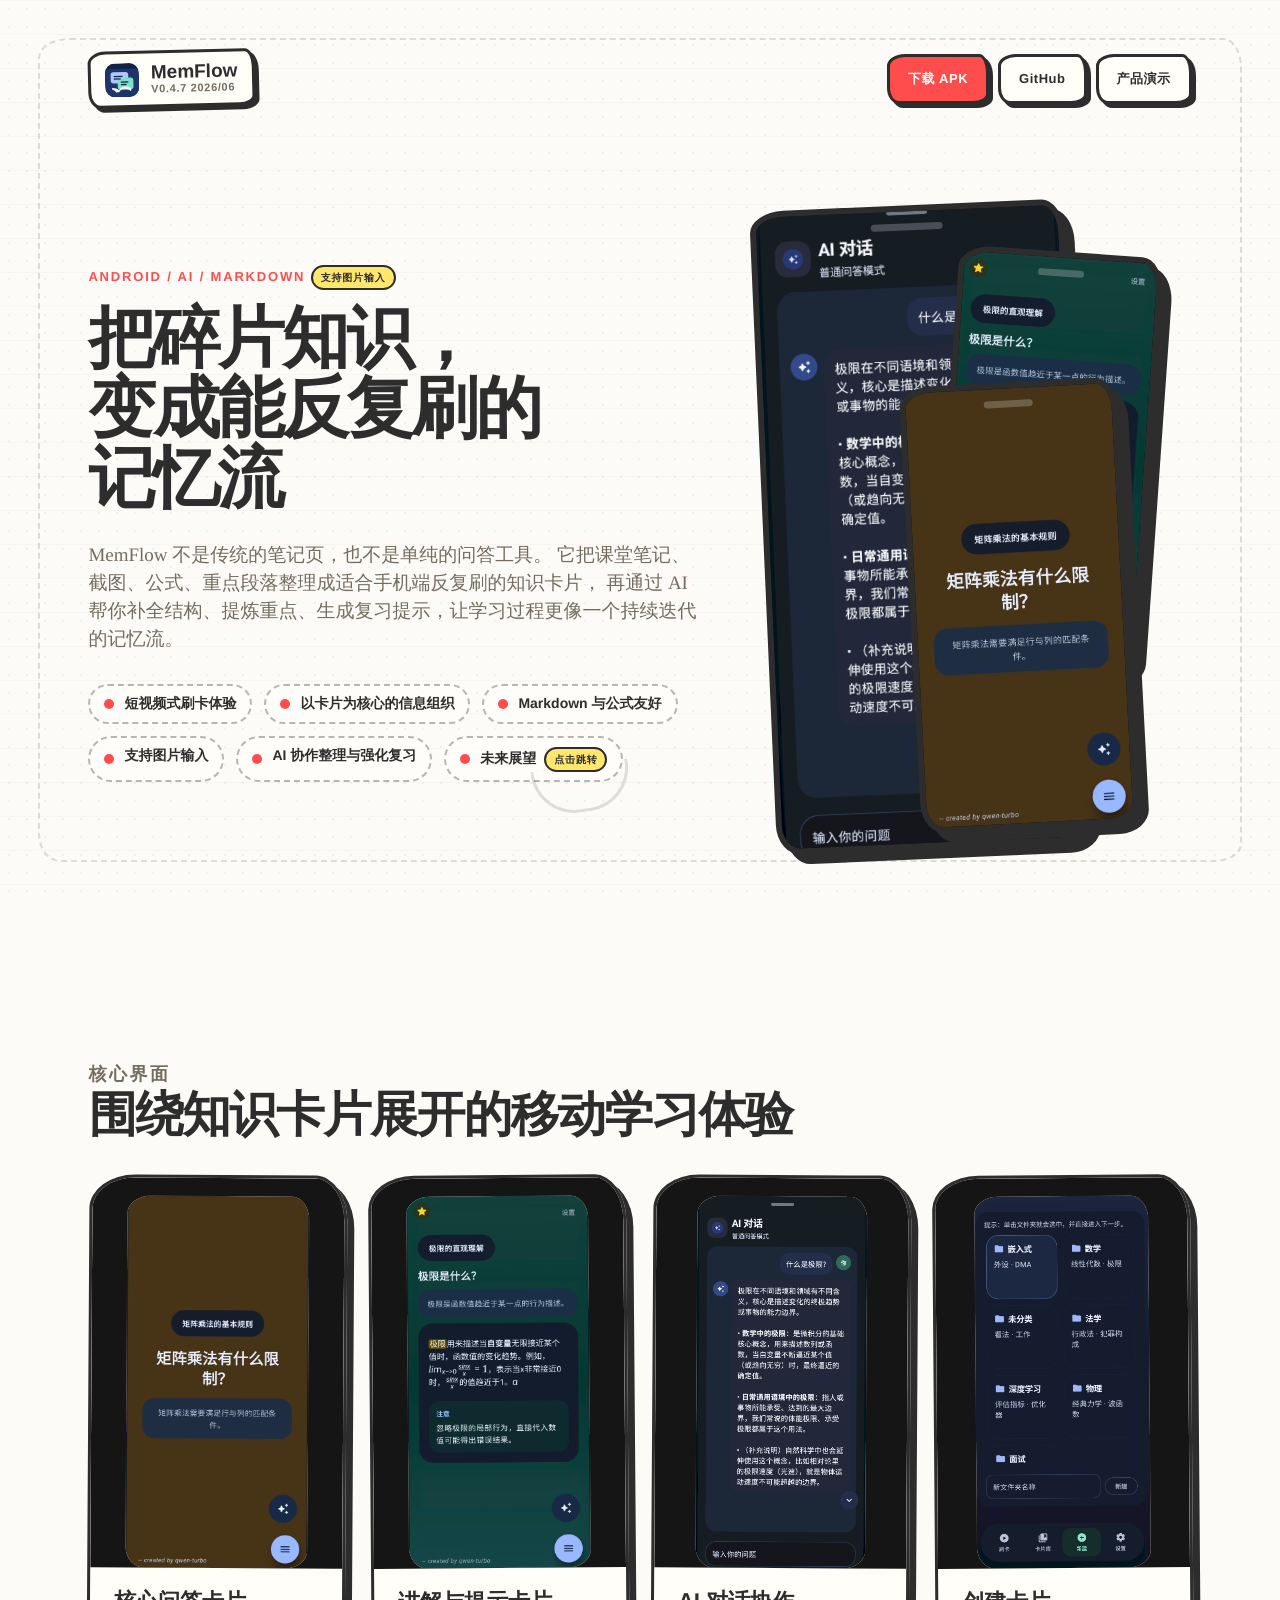
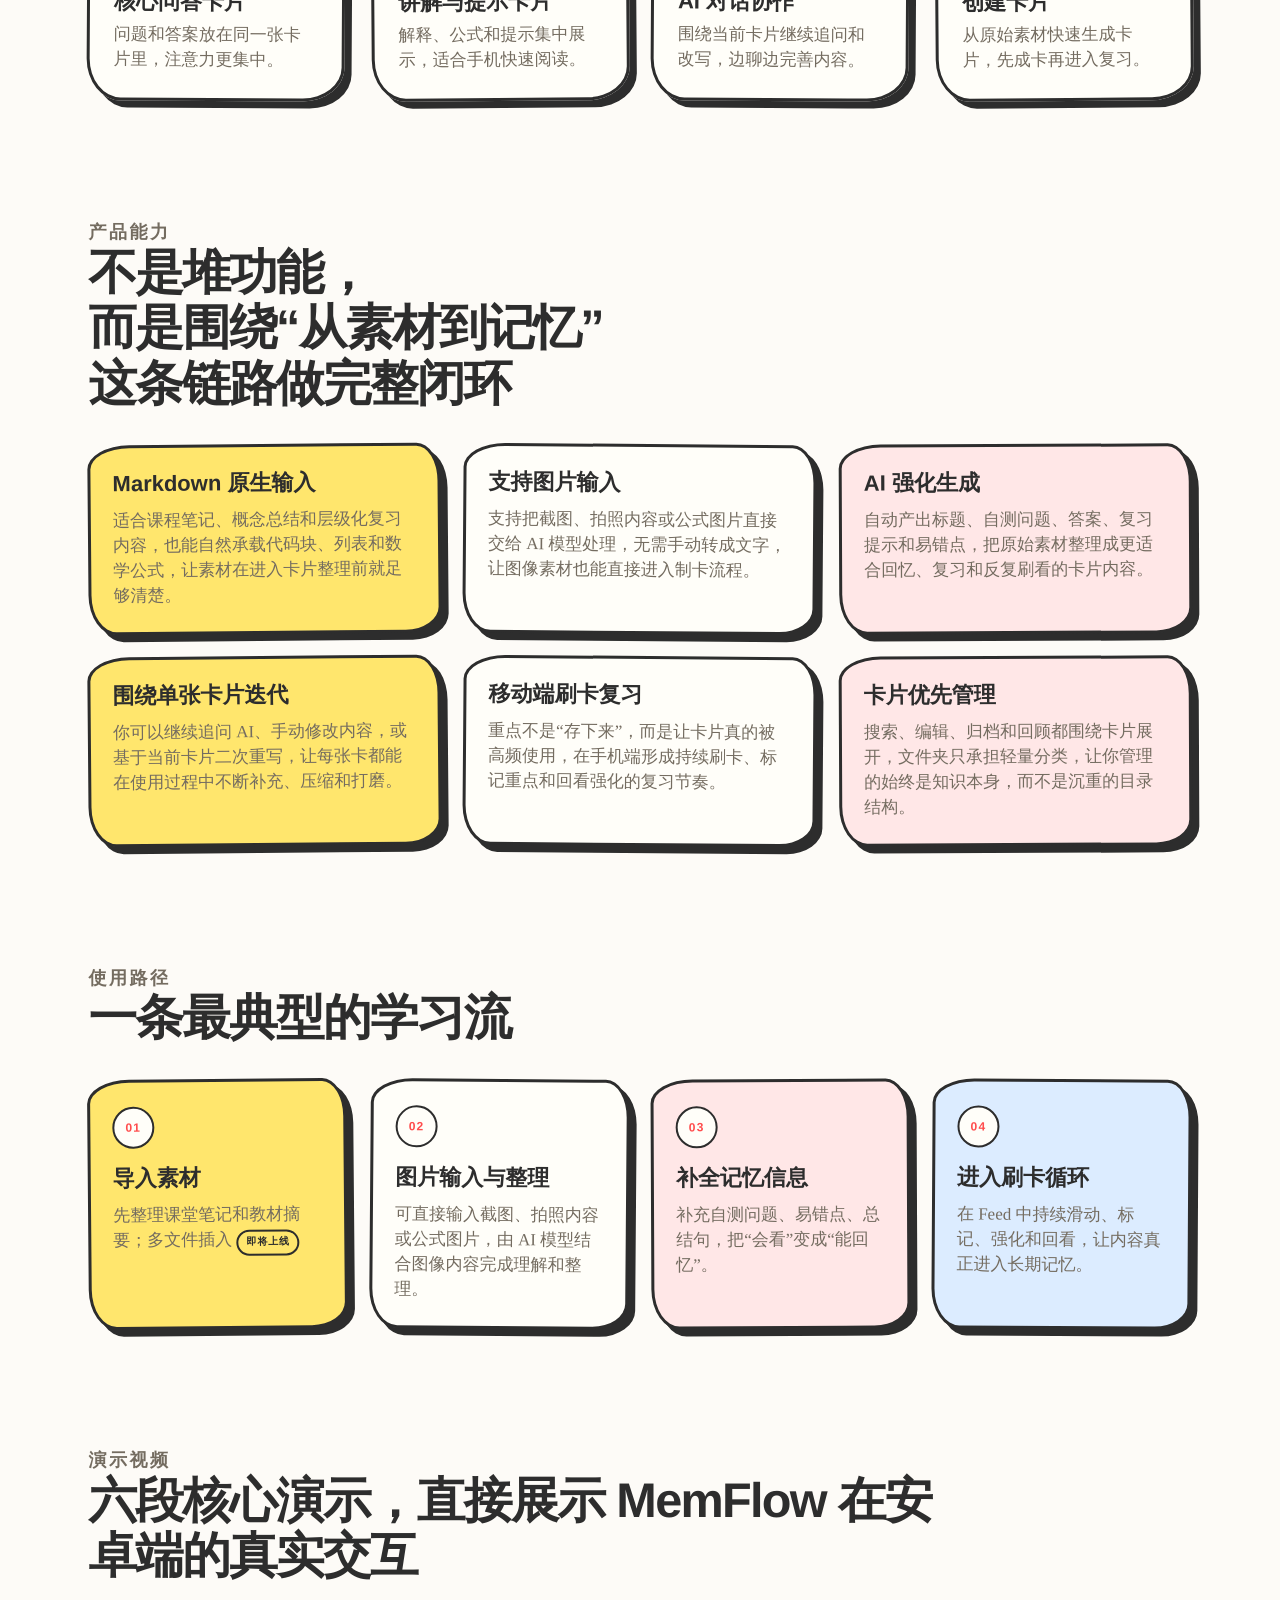
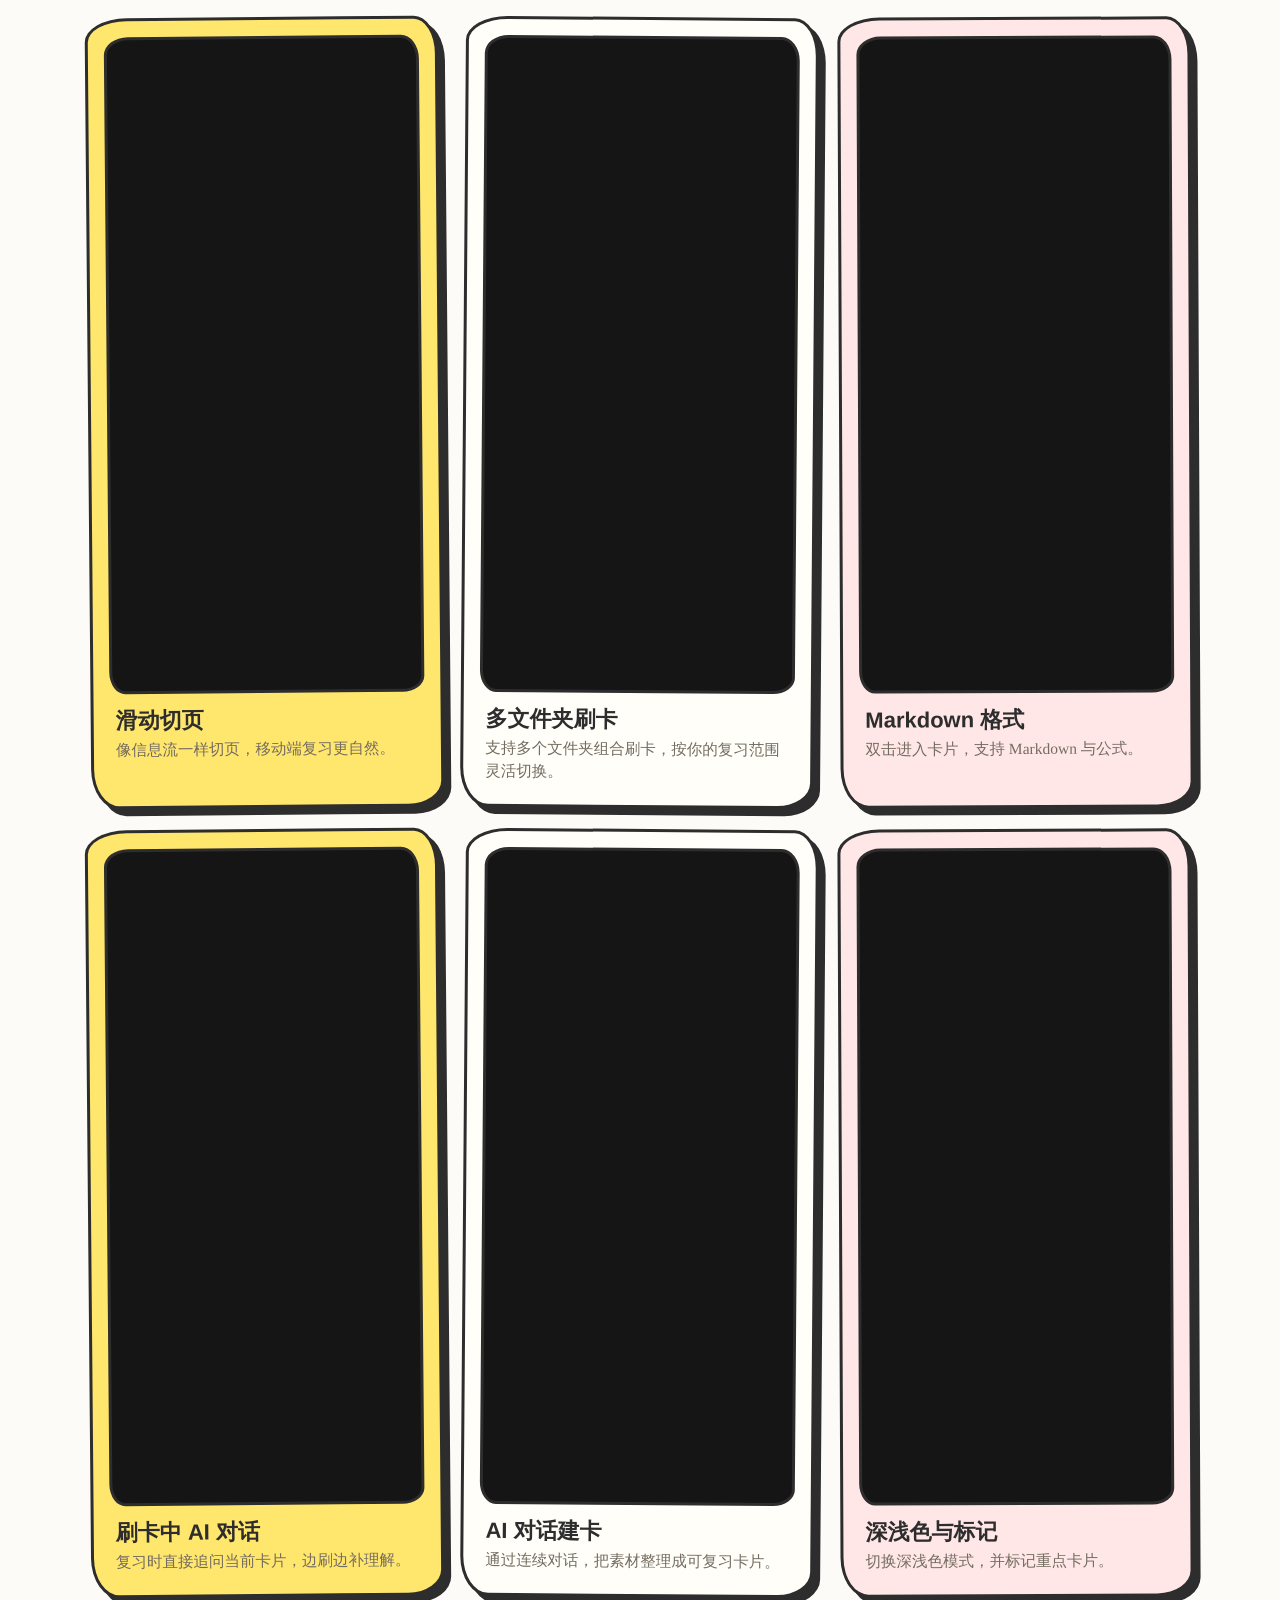
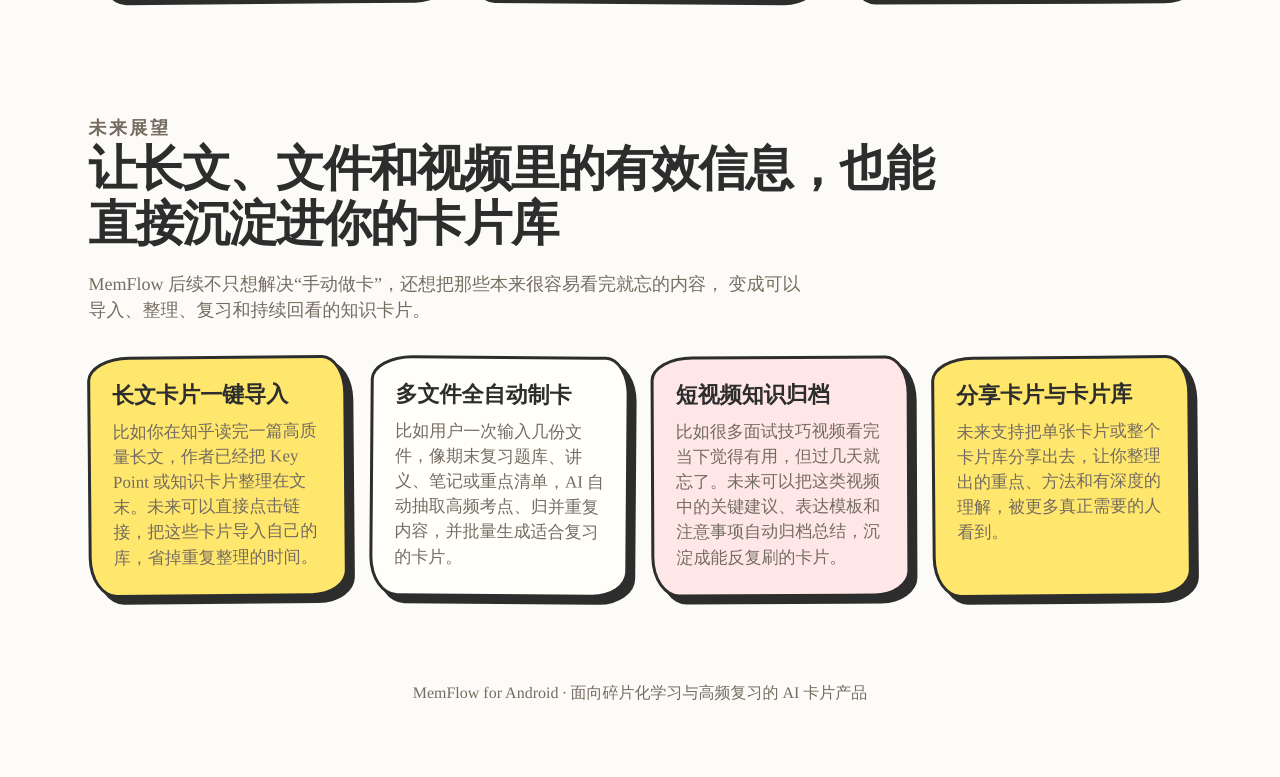
==== index.html @ 42849e8e "Fit preview cards to screenshot proportions" ====
<!DOCTYPE html>
<html lang="zh-CN">
<head>
  <meta charset="UTF-8">
  <meta name="viewport" content="width=device-width, initial-scale=1.0">
  <title>MemFlow | 让碎片知识变成可反复刷的记忆流</title>
  <meta
    name="description"
    content="MemFlow 是一款面向安卓端的 AI 学习卡片应用，支持 Markdown、图片输入、AI 强化整理与短视频式刷卡复习；多文件导入即将上线。"
  >
  <meta name="color-scheme" content="light">
  <meta name="theme-color" content="#fdfbf7">
  <link rel="stylesheet" href="./styles.css?v=20260608-preview-ratio-1">
</head>
<body>
  <div class="page-shell">
    <header class="hero" id="top">
      <nav class="topbar" aria-label="主导航">
        <a class="brand" href="#top">
          <img class="brand-logo" src="./logo.svg" alt="MemFlow 标志">
          <span class="brand-copy">
            <strong>MemFlow</strong>
            <span> V0.4.7  2026/06</span>
            <span class="brand-credit">--created by Michel Johnson</span>
          </span>
        </a>

        <div class="topnav">
          <a class="button button-primary button-nav" href="./MemFlow-latest.apk" download="MemFlow-latest.apk">下载 APK</a>
          <a class="button button-secondary button-nav" href="https://github.com/Michel-Johnson/MemFlow" target="_blank" rel="noreferrer">GitHub</a>
          <a class="button button-secondary button-nav" href="#demo">产品演示</a>
        </div>
      </nav>

      <div class="hero-panel">
        <section class="hero-copy">
          <p class="eyebrow">Android / AI / Markdown <span class="badge badge-link">支持图片输入</span></p>
          <h1>把碎片知识，<br>变成能反复刷的<br>记忆流</h1>
          <p class="hero-text">
            MemFlow 不是传统的笔记页，也不是单纯的问答工具。
            它把课堂笔记、截图、公式、重点段落整理成适合手机端反复刷的知识卡片，
            再通过 AI 帮你补全结构、提炼重点、生成复习提示，让学习过程更像一个持续迭代的记忆流。
          </p>

          <ul class="hero-tags" aria-label="产品关键词">
            <li>短视频式刷卡体验</li>
            <li>以卡片为核心的信息组织</li>
            <li>Markdown 与公式友好</li>
            <li>支持图片输入</li>
            <li>AI 协作整理与强化复习</li>
            <li>
              <a class="hero-tag-link" href="#future">
                未来展望
                <span class="badge badge-link">点击跳转</span>
              </a>
            </li>
          </ul>
        </section>

        <section class="hero-devices" aria-label="MemFlow 安卓端界面预览">
          <article class="device-frame device-main">
            <img src="./card-3.jpg" alt="MemFlow AI 对话卡片界面">
          </article>
          <article class="device-frame device-create">
            <img src="./card-2.jpg" alt="MemFlow 讲解卡片界面">
          </article>
          <article class="device-frame device-feed">
            <img src="./card-1.jpg" alt="MemFlow 问答卡片界面">
          </article>
        </section>
      </div>
    </header>

    <main>
      <section id="overview" class="section">
        <div class="section-heading">
          <p class="section-label">核心界面</p>
          <h2>围绕知识卡片展开的移动学习体验</h2>
        </div>

        <div class="screen-grid">
          <figure class="screen-card">
            <button class="screen-card-media" type="button" aria-label="预览 MemFlow 问答卡片界面">
              <img src="./card-1.jpg" alt="MemFlow 问答卡片界面">
            </button>
            <figcaption>
              <strong>核心问答卡片</strong>
              <span>问题和答案放在同一张卡片里，注意力更集中。</span>
            </figcaption>
          </figure>

          <figure class="screen-card">
            <button class="screen-card-media" type="button" aria-label="预览 MemFlow 讲解卡片界面">
              <img src="./card-2.jpg" alt="MemFlow 讲解卡片界面">
            </button>
            <figcaption>
              <strong>讲解与提示卡片</strong>
              <span>解释、公式和提示集中展示，适合手机快速阅读。</span>
            </figcaption>
          </figure>

          <figure class="screen-card">
            <button class="screen-card-media" type="button" aria-label="预览 MemFlow AI 对话界面">
              <img src="./card-3.jpg" alt="MemFlow AI 对话界面">
            </button>
            <figcaption>
              <strong>AI 对话协作</strong>
              <span>围绕当前卡片继续追问和改写，边聊边完善内容。</span>
            </figcaption>
          </figure>

          <figure class="screen-card">
            <button class="screen-card-media" type="button" aria-label="预览 MemFlow 创建卡片界面">
              <img src="./memflow_create.png" alt="MemFlow 创建卡片界面">
            </button>
            <figcaption>
              <strong>创建卡片</strong>
              <span>从原始素材快速生成卡片，先成卡再进入复习。</span>
            </figcaption>
          </figure>
        </div>
      </section>

      <section id="features" class="section">
        <div class="section-heading">
          <p class="section-label">产品能力</p>
          <h2>不是堆功能，<br>而是围绕“从素材到记忆”<br>这条链路做完整闭环</h2>
        </div>

        <div class="feature-grid features-grid">
          <article class="feature-card tone-blue">
            <h3>Markdown 原生输入</h3>
            <p>适合课程笔记、概念总结和层级化复习内容，也能自然承载代码块、列表和数学公式，让素材在进入卡片整理前就足够清楚。</p>
          </article>

          <article class="feature-card tone-mint">
            <h3>支持图片输入</h3>
            <p>支持把截图、拍照内容或公式图片直接交给 AI 模型处理，无需手动转成文字，让图像素材也能直接进入制卡流程。</p>
          </article>

          <article class="feature-card tone-indigo">
            <h3>AI 强化生成</h3>
            <p>自动产出标题、自测问题、答案、复习提示和易错点，把原始素材整理成更适合回忆、复习和反复刷看的卡片内容。</p>
          </article>

          <article class="feature-card tone-peach">
            <h3>围绕单张卡片迭代</h3>
            <p>你可以继续追问 AI、手动修改内容，或基于当前卡片二次重写，让每张卡都能在使用过程中不断补充、压缩和打磨。</p>
          </article>

          <article class="feature-card tone-rose">
            <h3>移动端刷卡复习</h3>
            <p>重点不是“存下来”，而是让卡片真的被高频使用，在手机端形成持续刷卡、标记重点和回看强化的复习节奏。</p>
          </article>

          <article class="feature-card tone-butter">
            <h3>卡片优先管理</h3>
            <p>搜索、编辑、归档和回顾都围绕卡片展开，文件夹只承担轻量分类，让你管理的始终是知识本身，而不是沉重的目录结构。</p>
          </article>
        </div>
      </section>

      <section class="section workflow">
        <div class="section-heading">
          <p class="section-label">使用路径</p>
          <h2>一条最典型的学习流</h2>
        </div>

        <div class="timeline">
          <article class="timeline-step">
            <span class="step-index">01</span>
            <h3>导入素材</h3>
            <p>先整理课堂笔记和教材摘要；多文件插入 <span class="badge badge-soon">即将上线</span></p>
          </article>

          <article class="timeline-step">
            <span class="step-index">02</span>
            <h3>图片输入与整理</h3>
            <p>可直接输入截图、拍照内容或公式图片，由 AI 模型结合图像内容完成理解和整理。</p>
          </article>

          <article class="timeline-step">
            <span class="step-index">03</span>
            <h3>补全记忆信息</h3>
            <p>补充自测问题、易错点、总结句，把“会看”变成“能回忆”。</p>
          </article>

          <article class="timeline-step">
            <span class="step-index">04</span>
            <h3>进入刷卡循环</h3>
            <p>在 Feed 中持续滑动、标记、强化和回看，让内容真正进入长期记忆。</p>
          </article>
        </div>
      </section>

      <section id="demo" class="section">
        <div class="section-heading">
          <p class="section-label">演示视频</p>
          <h2>六段核心演示，直接展示 MemFlow 在安卓端的真实交互</h2>
        </div>

        <div class="demo-grid">
          <article class="demo-item">
            <div class="video-shell">
              <video class="demo-video" autoplay muted loop playsinline preload="metadata">
                <source src="./demo-swipe.mp4" type="video/mp4">
                你的浏览器暂不支持 HTML5 视频播放。
              </video>
            </div>
            <div class="demo-caption">
              <strong>滑动切页</strong>
              <span>像信息流一样切页，移动端复习更自然。</span>
            </div>
          </article>

          <article class="demo-item">
            <div class="video-shell">
              <video class="demo-video" autoplay muted loop playsinline preload="metadata">
                <source src="./demo-multi-folder.mp4" type="video/mp4">
                你的浏览器暂不支持 HTML5 视频播放。
              </video>
            </div>
            <div class="demo-caption">
              <strong>多文件夹刷卡</strong>
              <span>支持多个文件夹组合刷卡，按你的复习范围灵活切换。</span>
            </div>
          </article>

          <article class="demo-item">
            <div class="video-shell">
              <video class="demo-video" autoplay muted loop playsinline preload="metadata">
                <source src="./demo-markdown.mp4" type="video/mp4">
                你的浏览器暂不支持 HTML5 视频播放。
              </video>
            </div>
            <div class="demo-caption">
              <strong>Markdown 格式</strong>
              <span>双击进入卡片，支持 Markdown 与公式。</span>
            </div>
          </article>

          <article class="demo-item">
            <div class="video-shell">
              <video class="demo-video" autoplay muted loop playsinline preload="metadata">
                <source src="./demo-feed-ai.mp4" type="video/mp4">
                你的浏览器暂不支持 HTML5 视频播放。
              </video>
            </div>
            <div class="demo-caption">
              <strong>刷卡中 AI 对话</strong>
              <span>复习时直接追问当前卡片，边刷边补理解。</span>
            </div>
          </article>

          <article class="demo-item">
            <div class="video-shell">
              <video class="demo-video" autoplay muted loop playsinline preload="metadata">
                <source src="./demo-ai-card.mp4" type="video/mp4">
                你的浏览器暂不支持 HTML5 视频播放。
              </video>
            </div>
            <div class="demo-caption">
              <strong>AI 对话建卡</strong>
              <span>通过连续对话，把素材整理成可复习卡片。</span>
            </div>
          </article>

          <article class="demo-item">
            <div class="video-shell">
              <video class="demo-video" autoplay muted loop playsinline preload="metadata">
                <source src="./demo-theme-mark.mp4" type="video/mp4">
                你的浏览器暂不支持 HTML5 视频播放。
              </video>
            </div>
            <div class="demo-caption">
              <strong>深浅色与标记</strong>
              <span>切换深浅色模式，并标记重点卡片。</span>
            </div>
          </article>
        </div>
      </section>

      <section id="future" class="section">
        <div class="section-heading">
          <p class="section-label future-section-label">未来展望</p>
          <h2>让长文、文件和视频里的有效信息，也能直接沉淀进你的卡片库</h2>
          <p>
            MemFlow 后续不只想解决“手动做卡”，还想把那些本来很容易看完就忘的内容，
            变成可以导入、整理、复习和持续回看的知识卡片。
          </p>
        </div>

        <div class="feature-grid future-grid">
          <article class="feature-card tone-blue">
            <h3>长文卡片一键导入</h3>
            <p>比如你在知乎读完一篇高质量长文，作者已经把 Key Point 或知识卡片整理在文末。未来可以直接点击链接，把这些卡片导入自己的库，省掉重复整理的时间。</p>
          </article>

          <article class="feature-card tone-mint">
            <h3>多文件全自动制卡</h3>
            <p>比如用户一次输入几份文件，像期末复习题库、讲义、笔记或重点清单，AI 自动抽取高频考点、归并重复内容，并批量生成适合复习的卡片。</p>
          </article>

          <article class="feature-card tone-indigo">
            <h3>短视频知识归档</h3>
            <p>比如很多面试技巧视频看完当下觉得有用，但过几天就忘了。未来可以把这类视频中的关键建议、表达模板和注意事项自动归档总结，沉淀成能反复刷的卡片。</p>
          </article>

          <article class="feature-card tone-rose">
            <h3>分享卡片与卡片库</h3>
            <p>未来支持把单张卡片或整个卡片库分享出去，让你整理出的重点、方法和有深度的理解，被更多真正需要的人看到。</p>
          </article>
        </div>
      </section>

    </main>

    <footer class="footer">
      <p>MemFlow for Android · 面向碎片化学习与高频复习的 AI 卡片产品</p>
    </footer>
  </div>
  <script>
    (() => {
      const heroDevices = document.querySelector(".hero-devices");
      if (!heroDevices || !window.matchMedia("(pointer: fine)").matches) return;

      const deviceFrames = Array.from(heroDevices.querySelectorAll(".device-frame"));
      if (deviceFrames.length === 0) return;

      const setActiveFrame = (nextActive) => {
        deviceFrames.forEach((frame) => {
          frame.classList.toggle("is-active", frame === nextActive);
        });
        heroDevices.classList.toggle("is-interacting", Boolean(nextActive));
      };

      heroDevices.addEventListener("mousemove", (event) => {
        const pointedFrame = document
          .elementsFromPoint(event.clientX, event.clientY)
          .find((element) => element.classList?.contains("device-frame"));

        if (pointedFrame && heroDevices.contains(pointedFrame)) {
          setActiveFrame(pointedFrame);
          return;
        }

        let nearestFrame = null;
        let nearestDistance = Number.POSITIVE_INFINITY;

        deviceFrames.forEach((frame) => {
          const rect = frame.getBoundingClientRect();
          const centerX = rect.left + rect.width / 2;
          const centerY = rect.top + rect.height / 2;
          const distance = Math.hypot(event.clientX - centerX, event.clientY - centerY);

          if (distance < nearestDistance) {
            nearestDistance = distance;
            nearestFrame = frame;
          }
        });

        setActiveFrame(nearestFrame);
      });

      heroDevices.addEventListener("mouseleave", () => {
        setActiveFrame(null);
      });
    })();
  </script>
</body>
</html>
---- styles.css ----
:root {
  color-scheme: only light;
  --bg: #fdfbf7;
  --paper: #fffef9;
  --paper-deep: #f3ead7;
  --ink: #2d2d2d;
  --muted: #746c60;
  --red: #ff4d4d;
  --yellow: #ffe66d;
  --mint: #ddfbef;
  --blue: #dcecff;
  --pink: #ffe7e7;
  --shadow: 7px 7px 0 #2d2d2d;
  --shadow-small: 4px 4px 0 #2d2d2d;
  --wobble-big: 42px 24px 36px 28px / 24px 38px 26px 40px;
  --wobble-small: 18px 10px 16px 12px / 12px 18px 10px 16px;
  --max-width: 1180px;
}

* { box-sizing: border-box; }

html { scroll-behavior: smooth; }

body {
  margin: 0;
  background: var(--bg);
  color: var(--ink);
  font-family: ui-sans-serif, -apple-system, BlinkMacSystemFont, "SF Pro Display", "SF Pro Text", "PingFang SC", "Hiragino Sans GB", "Microsoft YaHei", sans-serif;
  font-weight: 500;
  -webkit-font-smoothing: antialiased;
  text-rendering: geometricPrecision;
}

body::before {
  content: "";
  position: fixed;
  inset: 0;
  z-index: 0;
  pointer-events: none;
  opacity: .5;
  background-image:
    linear-gradient(rgba(45, 45, 45, .055) 1px, transparent 1px),
    radial-gradient(rgba(45, 45, 45, .11) .7px, transparent 1px);
  background-size: 100% 34px, 18px 18px;
}

img,
video { display: block; max-width: 100%; }
a { color: inherit; text-decoration: none; }

.page-shell {
  position: relative;
  z-index: 1;
  width: min(var(--max-width), 100%);
  margin: 0 auto;
  padding: clamp(18px, 3vw, 44px);
}

.page-shell::before {
  content: "";
  position: fixed;
  inset: clamp(16px, 3vw, 38px);
  z-index: -1;
  pointer-events: none;
  border: 2px dashed rgba(45, 45, 45, .15);
  border-radius: 32px 18px 28px 22px / 20px 30px 18px 28px;
}

.topbar {
  display: flex;
  align-items: center;
  justify-content: space-between;
  gap: 18px;
}

.brand {
  display: inline-flex;
  align-items: center;
  gap: 12px;
  border: 3px solid var(--ink);
  border-radius: var(--wobble-small);
  padding: 9px 14px 8px;
  background: var(--paper);
  box-shadow: var(--shadow-small);
  font-weight: 900;
  transform: rotate(-1.4deg);
}

.brand-logo {
  width: 34px;
  height: 34px;
  border-radius: 10px;
  object-fit: cover;
}

.brand-copy {
  display: grid;
  gap: 1px;
  line-height: 1.05;
}

.brand-copy strong { font-size: 19px; }
.brand-copy span {
  color: var(--muted);
  font-size: 11px;
  font-weight: 900;
  letter-spacing: .06em;
  text-transform: uppercase;
}

.brand-credit { display: none; }

.topnav {
  display: flex;
  align-items: center;
  gap: 9px;
}

.button {
  display: inline-flex;
  align-items: center;
  justify-content: center;
  min-height: 50px;
  border: 3px solid var(--ink);
  border-radius: var(--wobble-small);
  padding: 0 18px;
  box-shadow: var(--shadow-small);
  font-size: 13px;
  font-weight: 800;
  letter-spacing: .04em;
  -webkit-tap-highlight-color: transparent;
  transition:
    transform 110ms cubic-bezier(.2, .9, .25, 1),
    box-shadow 110ms cubic-bezier(.2, .9, .25, 1),
    background 140ms ease;
}

.button-primary { background: var(--red); color: #fffef9; }
.button-secondary { background: var(--paper); }
.button:hover { box-shadow: 5px 5px 0 var(--ink); transform: translate(-1px, -1px); }
.button:active { box-shadow: 1px 1px 0 var(--ink); transform: translate(4px, 4px); }

.hero { padding-top: 12px; }

.hero-panel {
  display: grid;
  grid-template-columns: minmax(0, 1.12fr) minmax(340px, .78fr);
  gap: clamp(28px, 5vw, 58px);
  align-items: center;
  min-height: calc(100vh - 112px);
  padding: clamp(40px, 7vw, 86px) 0 clamp(54px, 7vw, 90px);
}

.hero-copy { position: relative; }

.hero-copy::after {
  content: "";
  position: absolute;
  right: 12%;
  bottom: -30px;
  width: 92px;
  height: 44px;
  border: 3px solid var(--ink);
  border-top: 0;
  border-radius: 0 0 44px 44px;
  opacity: .14;
  transform: rotate(-8deg);
}

.eyebrow,
.section-label {
  margin: 0 0 14px;
  color: var(--red);
  font-size: 13px;
  font-weight: 900;
  letter-spacing: .14em;
  text-transform: uppercase;
}

.hero-copy h1,
.section-heading h2 {
  margin: 0;
  font-weight: 850;
  letter-spacing: -.045em;
}

.hero-copy h1 {
  max-width: 780px;
  font-size: clamp(48px, 5.25vw, 74px);
  line-height: 1.04;
  letter-spacing: -.04em;
}

.hero-text,
.section-heading p,
.screen-card figcaption span,
.feature-card p,
.timeline-step p,
.demo-caption span,
.footer {
  color: var(--muted);
  font-family: ui-serif, Georgia, "Times New Roman", "Songti SC", "Noto Serif CJK SC", serif;
  line-height: 1.48;
}

.hero-text {
  max-width: 650px;
  margin: 28px 0 0;
  font-size: 19px;
}

.hero-tags {
  display: flex;
  flex-wrap: wrap;
  gap: 12px;
  margin: 30px 0 0;
  padding: 0;
  list-style: none;
}

.hero-tags li {
  position: relative;
  border: 2px dashed rgba(45, 45, 45, .34);
  border-radius: 999px;
  padding: 9px 14px 8px 34px;
  background: rgba(255, 254, 249, .7);
  color: var(--ink);
  font-size: 14px;
  font-weight: 900;
}

.hero-tags li::before {
  content: "";
  position: absolute;
  left: 14px;
  top: 50%;
  width: 10px;
  height: 10px;
  border-radius: 999px;
  background: var(--red);
  transform: translateY(-50%);
}

.hero-tag-link { display: inline-flex; align-items: center; gap: 8px; }

.badge {
  display: inline-flex;
  align-items: center;
  justify-content: center;
  border: 2px solid var(--ink);
  border-radius: 999px;
  padding: 4px 8px 3px;
  background: var(--yellow);
  color: var(--ink);
  font-size: 10px;
  font-weight: 900;
  letter-spacing: .08em;
  text-transform: uppercase;
}

.hero-devices {
  position: relative;
  min-height: 660px;
  isolation: isolate;
}

.device-frame {
  position: absolute;
  overflow: hidden;
  aspect-ratio: 1080 / 2215;
  border: 6px solid var(--ink);
  border-radius: 34px 22px 30px 24px / 22px 34px 24px 30px;
  background: #151515;
  box-shadow: 10px 10px 0 var(--ink);
  cursor: pointer;
  transition: transform 180ms cubic-bezier(.2, .9, .25, 1), box-shadow 180ms ease, filter 180ms ease;
}

.device-frame::before {
  content: "";
  position: absolute;
  top: 12px;
  left: 50%;
  z-index: 2;
  width: 24%;
  height: 7px;
  border-radius: 999px;
  background: rgba(255, 255, 255, .22);
  transform: translateX(-50%);
}

.device-frame img { width: 100%; height: 100%; object-fit: cover; }
.device-frame:hover,
.device-frame.is-active { z-index: 20; filter: none; box-shadow: 14px 14px 0 var(--ink); }
.hero-devices:hover .device-frame:not(:hover),
.hero-devices.is-interacting .device-frame:not(.is-active) { filter: saturate(.7) brightness(.94); }

.device-main { width: 314px; left: 0; top: 12px; z-index: 2; transform: rotate(-2.5deg); }
.device-create { width: 205px; right: 42px; top: 58px; z-index: 3; transform: rotate(4deg); }
.device-feed { width: 218px; right: 64px; bottom: 24px; z-index: 5; transform: rotate(-3deg); }
.device-main:hover,
.device-main.is-active { transform: translate(-12px, -16px) scale(1.08) rotate(-2.5deg); }
.device-create:hover,
.device-create.is-active { transform: translate(18px, -22px) scale(1.22) rotate(4deg); }
.device-feed:hover,
.device-feed.is-active { transform: translate(14px, -28px) scale(1.28) rotate(-3deg); }

.section { padding-top: clamp(70px, 8vw, 100px); }
.section-heading { max-width: 850px; margin-bottom: 32px; }
.section-heading h2 {
  max-width: 920px;
  font-size: clamp(34px, 3.8vw, 52px);
  line-height: 1.14;
  letter-spacing: -.035em;
}
.section-heading p { margin: 18px 0 0; max-width: 720px; font-size: 18px; }
.future-section-label { color: var(--red); }

.screen-grid,
.feature-grid,
.timeline,
.demo-grid { display: grid; gap: 22px; }

.screen-grid {
  width: min(100%, 1120px);
  margin: 0 auto;
  grid-template-columns: repeat(4, minmax(0, 1fr));
  gap: 24px;
}
.features-grid { grid-template-columns: repeat(3, minmax(0, 1fr)); }
.future-grid,
.workflow .timeline { grid-template-columns: repeat(4, minmax(0, 1fr)); }
.demo-grid { grid-template-columns: repeat(3, minmax(0, 1fr)); }

.screen-card,
.feature-card,
.timeline-step,
.demo-item {
  position: relative;
  border: 3px solid var(--ink);
  border-radius: var(--wobble-big);
  background: rgba(255, 254, 249, .82);
  box-shadow: var(--shadow);
}

.screen-card { margin: 0; overflow: hidden; border-width: 3px; border-radius: 46px 32px 42px 34px / 34px 46px 34px 42px; box-shadow: 7px 7px 0 var(--ink); transition: transform 140ms ease, box-shadow 140ms ease; }
.screen-card:nth-child(odd) { transform: rotate(.35deg); }
.screen-card:nth-child(even) { transform: rotate(-.45deg); }
.screen-card:hover { z-index: 5; box-shadow: 10px 10px 0 var(--ink); transform: translate(-2px, -2px) scale(1.025); }

.screen-card-media {
  display: flex;
  align-items: flex-start;
  justify-content: center;
  width: 100%;
  height: clamp(390px, 29vw, 470px);
  padding: 18px 18px 0;
  border: 0;
  background: #151515;
  overflow: hidden;
  cursor: default;
}
.screen-card-media::after { content: ""; display: none; }
.screen-card img {
  width: auto;
  height: 100%;
  max-width: 100%;
  object-fit: contain;
  object-position: top center;
  border-radius: 24px 18px 22px 18px / 18px 24px 18px 22px;
  background: var(--paper-deep);
}
.screen-card figcaption { display: grid; gap: 8px; padding: 22px 24px 26px; }
.screen-card figcaption strong,
.feature-card h3,
.timeline-step h3,
.demo-caption strong { font-size: 22px; line-height: 1.08; font-weight: 820; }
.screen-card figcaption span { font-size: 17px; }

.feature-card,
.timeline-step { padding: 24px 22px; }
.feature-card:nth-child(3n + 1), .timeline-step:nth-child(4n + 1), .demo-item:nth-child(3n + 1) { background: var(--yellow); transform: rotate(-.5deg); }
.feature-card:nth-child(3n + 2), .timeline-step:nth-child(4n + 2), .demo-item:nth-child(3n + 2) { background: var(--paper); transform: rotate(.45deg); }
.feature-card:nth-child(3n), .timeline-step:nth-child(4n + 3), .demo-item:nth-child(3n) { background: var(--pink); transform: rotate(-.25deg); }
.timeline-step:nth-child(4n) { background: var(--blue); transform: rotate(.35deg); }
.feature-card h3,
.timeline-step h3 { margin: 0 0 12px; }
.feature-card p,
.timeline-step p { margin: 0; font-size: 17px; }

.step-index {
  display: inline-flex;
  align-items: center;
  justify-content: center;
  width: 42px;
  height: 42px;
  margin-bottom: 18px;
  border: 2px solid var(--ink);
  border-radius: 999px;
  background: var(--paper);
  color: var(--red);
  font-size: 12px;
  font-weight: 900;
  letter-spacing: .1em;
}

.demo-item { padding: 16px; }
.video-shell { padding: 8px; border: 3px solid var(--ink); border-radius: 24px 18px 22px 16px / 18px 24px 16px 22px; background: #151515; }
.demo-video { width: 100%; aspect-ratio: 9 / 19.5; object-fit: cover; border-radius: 16px; background: #151515; }
.demo-caption { display: grid; gap: 7px; padding: 15px 6px 4px; }
.demo-caption span { font-size: 15.5px; }

.footer {
  padding: 70px 0 16px;
  text-align: center;
  font-size: 16px;
}

@media (max-width: 1120px) {
  .hero-panel { grid-template-columns: 1fr; min-height: auto; }
  .hero-devices { min-height: 650px; max-width: 560px; }
  .screen-grid,
  .workflow .timeline,
  .demo-grid { grid-template-columns: repeat(2, minmax(0, 1fr)); }
  .features-grid,
  .future-grid { grid-template-columns: repeat(2, minmax(0, 1fr)); }
}

@media (max-width: 760px) {
  .page-shell { padding: 18px; }
  .page-shell::before { inset: 12px; border-radius: 28px 18px 24px 20px / 18px 26px 16px 24px; }
  .topbar { align-items: flex-start; flex-direction: column; gap: 18px; }
  .topnav { width: 100%; gap: 10px; flex-wrap: wrap; }
  .button { min-height: 48px; padding: 0 14px; font-size: 12px; }
  .brand { padding: 8px 12px 7px; font-size: 14px; }
  .hero-panel { gap: 46px; padding: 62px 0 78px; }
  .hero-copy h1 { max-width: 350px; font-size: clamp(36px, 10.6vw, 48px); line-height: 1.12; letter-spacing: -.035em; }
  .hero-text { margin-top: 24px; font-size: 17px; line-height: 1.55; }
  .hero-tags { display: grid; gap: 12px; }
  .hero-tags li { width: 100%; }
  .hero-devices { min-height: auto; display: grid; gap: 20px; max-width: none; }
  .device-frame { position: static; width: 100%; max-width: 330px; margin: 0 auto; transform: none !important; box-shadow: 5px 5px 0 var(--ink); }
  .device-frame:hover { transform: none !important; box-shadow: 5px 5px 0 var(--ink); }
  .section { padding-top: 72px; }
  .section-heading { margin-bottom: 26px; }
  .section-heading h2 { font-size: clamp(38px, 11vw, 56px); text-align: left; }
  .screen-grid,
  .features-grid,
  .future-grid,
  .workflow .timeline,
  .demo-grid { grid-template-columns: 1fr; gap: 24px; }
  .screen-card:nth-child(n),
  .feature-card:nth-child(n),
  .timeline-step:nth-child(n),
  .demo-item:nth-child(n) { transform: none; }
  .screen-card:hover { transform: none; box-shadow: var(--shadow); }
  .screen-card-media { padding: 18px 18px 0; }
  .screen-card img { width: min(100%, 260px); max-height: none; }
  .screen-card figcaption { padding: 20px 18px 21px; }
  .feature-card,
  .timeline-step { padding: 24px 20px; }
}
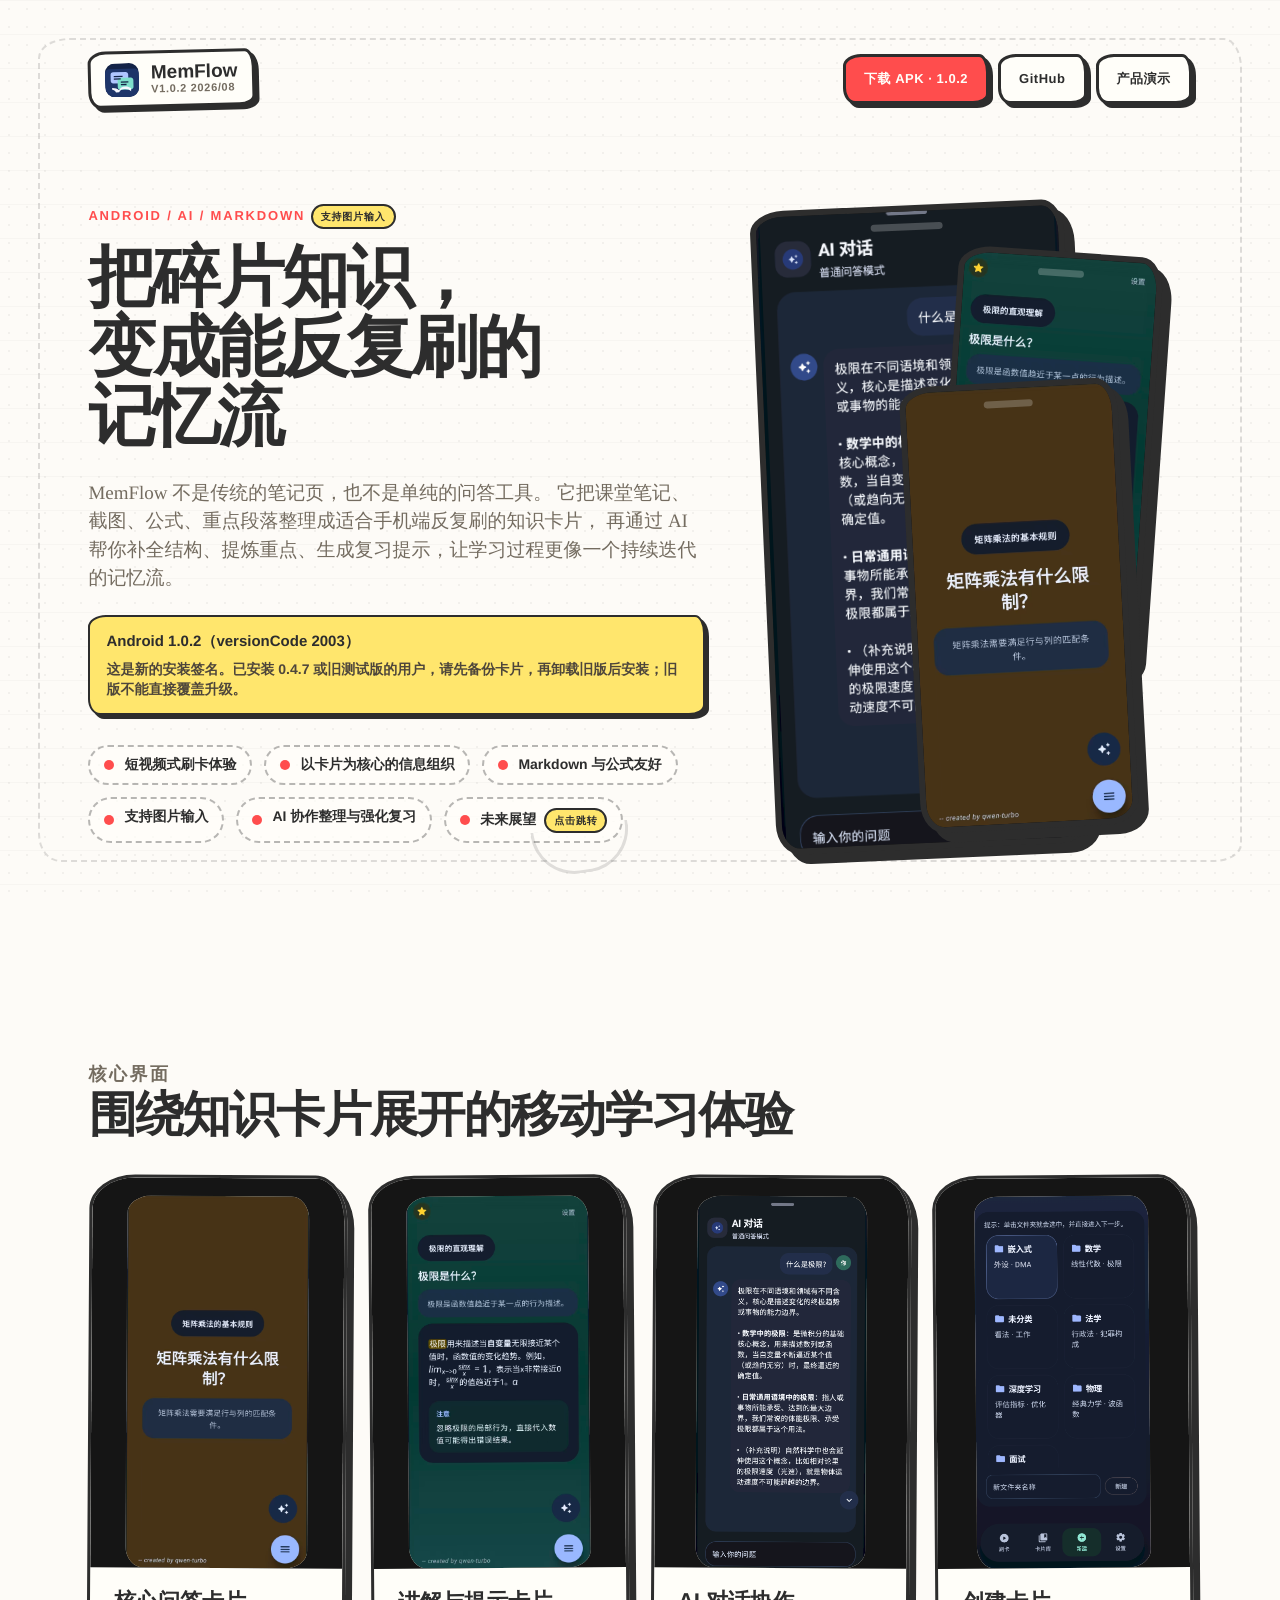
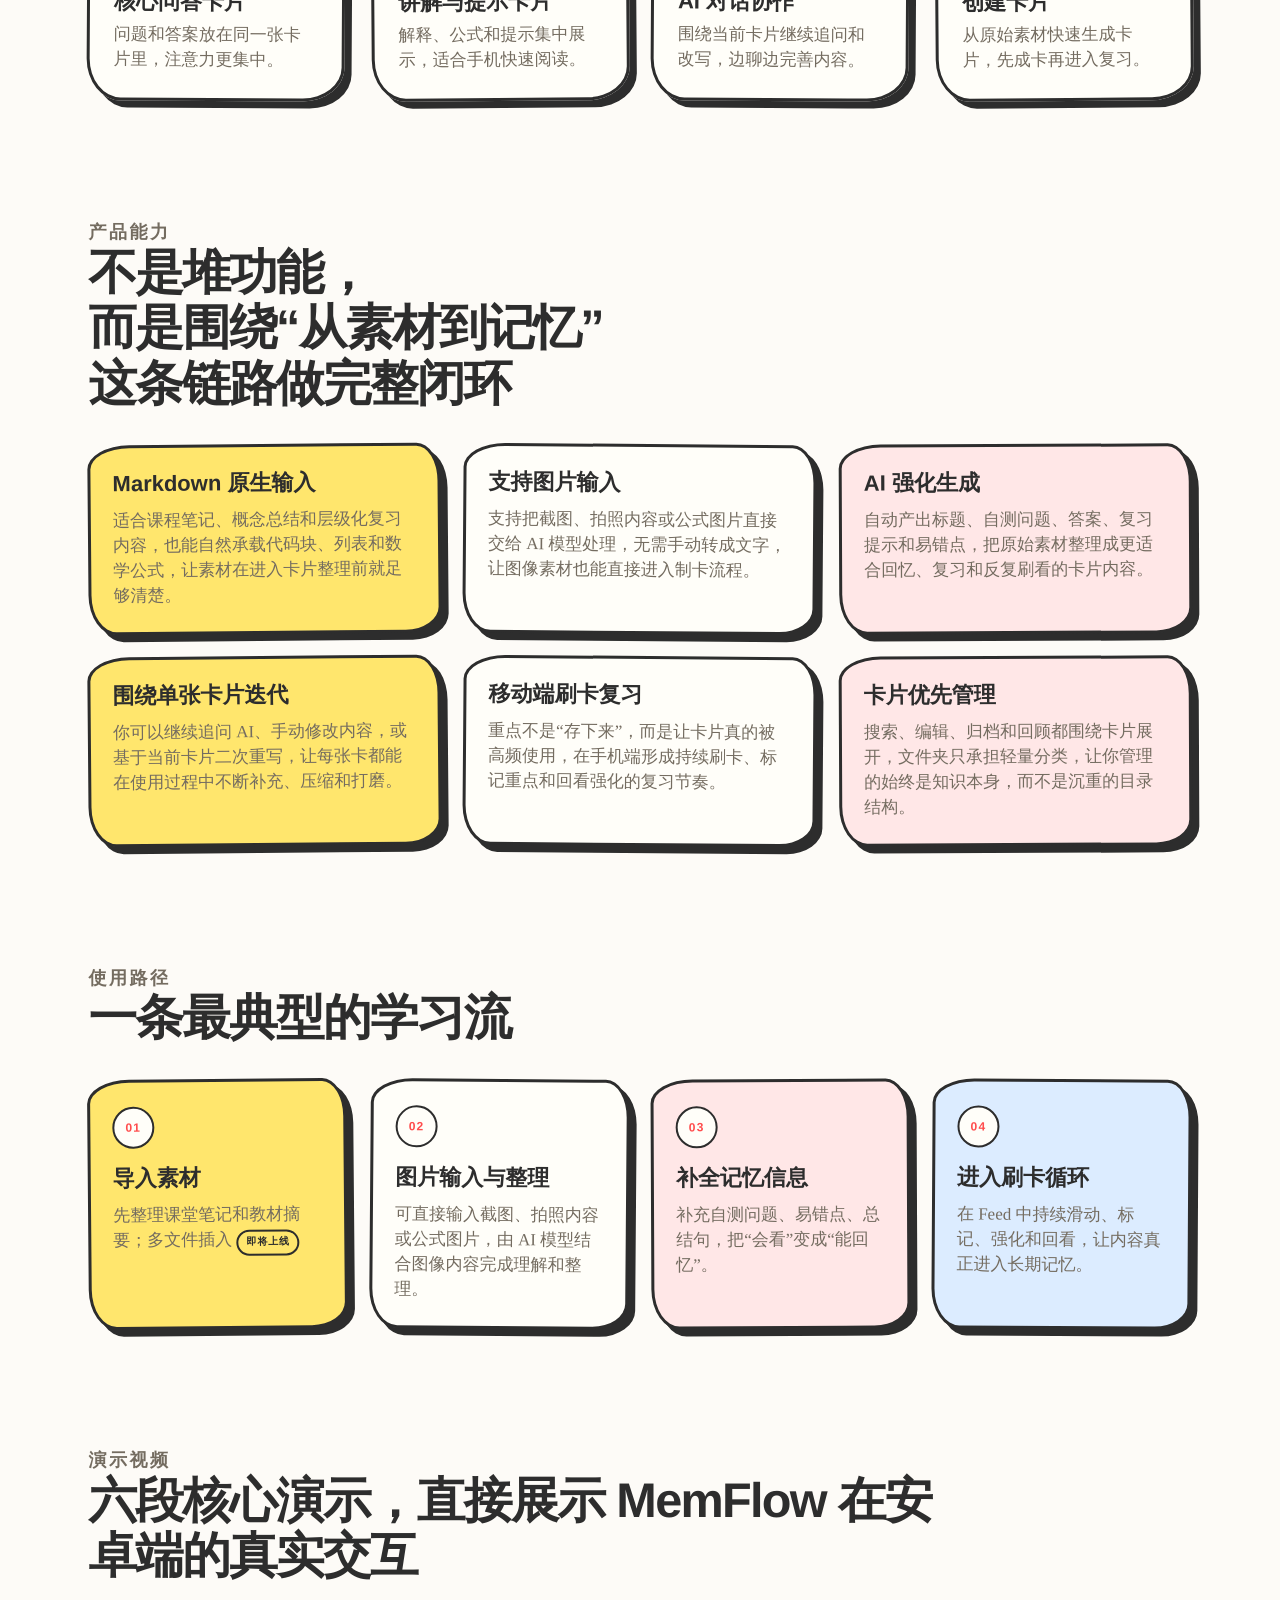
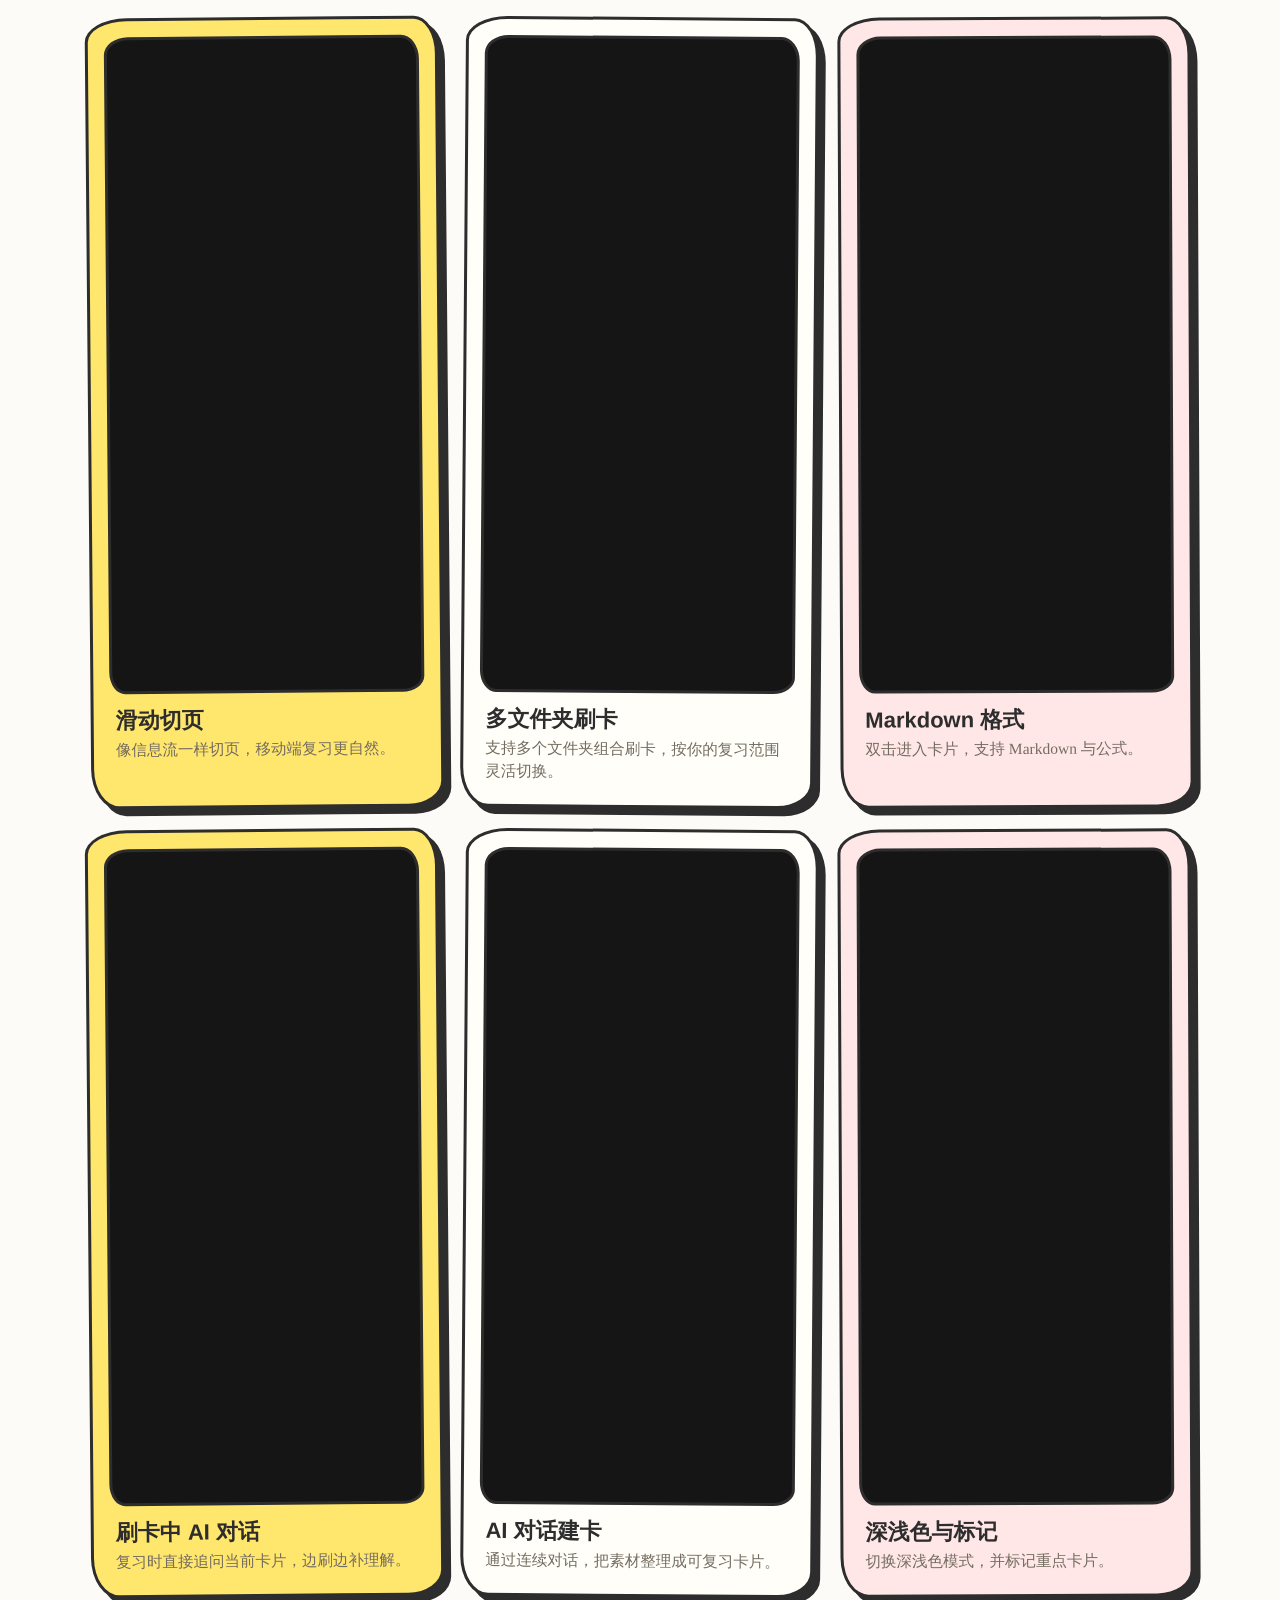
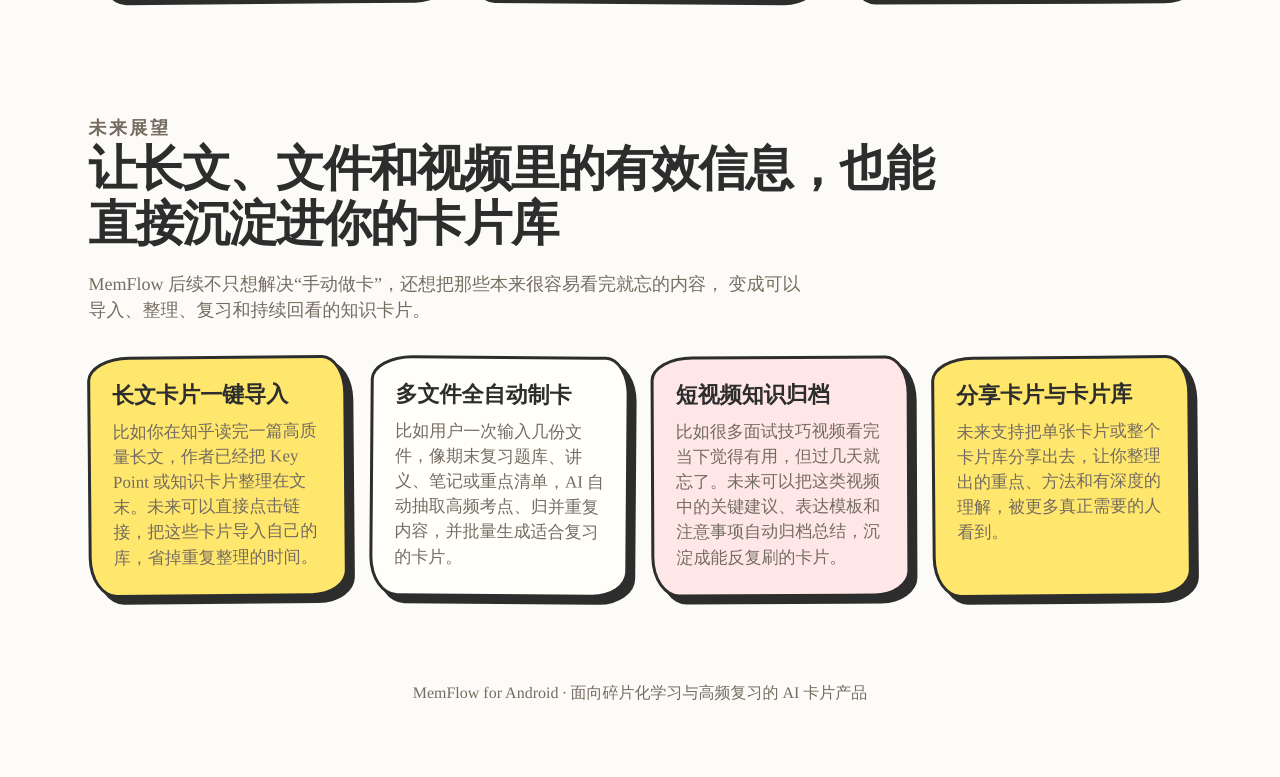
==== commit 386949eb: "Publish MemFlow Android 1.0.2" ====
--- a/index.html
+++ b/index.html
@@ -10,7 +10,7 @@
   >
   <meta name="color-scheme" content="light">
   <meta name="theme-color" content="#fdfbf7">
-  <link rel="stylesheet" href="./styles.css?v=20260608-preview-ratio-1">
+  <link rel="stylesheet" href="./styles.css?v=20260816-android-102">
 </head>
 <body>
   <div class="page-shell">
@@ -20,13 +20,13 @@
           <img class="brand-logo" src="./logo.svg" alt="MemFlow 标志">
           <span class="brand-copy">
             <strong>MemFlow</strong>
-            <span> V0.4.7  2026/06</span>
+            <span> V1.0.2  2026/08</span>
             <span class="brand-credit">--created by Michel Johnson</span>
           </span>
         </a>
 
         <div class="topnav">
-          <a class="button button-primary button-nav" href="./MemFlow-latest.apk" download="MemFlow-latest.apk">下载 APK</a>
+          <a class="button button-primary button-nav" href="./MemFlow-latest.apk" download="MemFlow-latest.apk">下载 APK · 1.0.2</a>
           <a class="button button-secondary button-nav" href="https://github.com/Michel-Johnson/MemFlow" target="_blank" rel="noreferrer">GitHub</a>
           <a class="button button-secondary button-nav" href="#demo">产品演示</a>
         </div>
@@ -41,6 +41,11 @@
             它把课堂笔记、截图、公式、重点段落整理成适合手机端反复刷的知识卡片，
             再通过 AI 帮你补全结构、提炼重点、生成复习提示，让学习过程更像一个持续迭代的记忆流。
           </p>
+
+          <aside class="release-notice" aria-label="APK 安装提示">
+            <strong>Android 1.0.2（versionCode 2003）</strong>
+            <span>这是新的安装签名。已安装 0.4.7 或旧测试版的用户，请先备份卡片，再卸载旧版后安装；旧版不能直接覆盖升级。</span>
+          </aside>
 
           <ul class="hero-tags" aria-label="产品关键词">
             <li>短视频式刷卡体验</li>
--- a/styles.css
+++ b/styles.css
@@ -208,6 +208,22 @@
   margin: 28px 0 0;
   font-size: 19px;
 }
+
+.release-notice {
+  display: grid;
+  gap: 6px;
+  max-width: 650px;
+  margin-top: 22px;
+  padding: 14px 16px;
+  border: 2px solid var(--ink);
+  border-radius: var(--wobble-small);
+  background: var(--yellow);
+  box-shadow: var(--shadow-small);
+  line-height: 1.45;
+}
+
+.release-notice strong { font-size: 15px; }
+.release-notice span { color: #4e463b; font-size: 14px; font-weight: 700; }
 
 .hero-tags {
   display: flex;
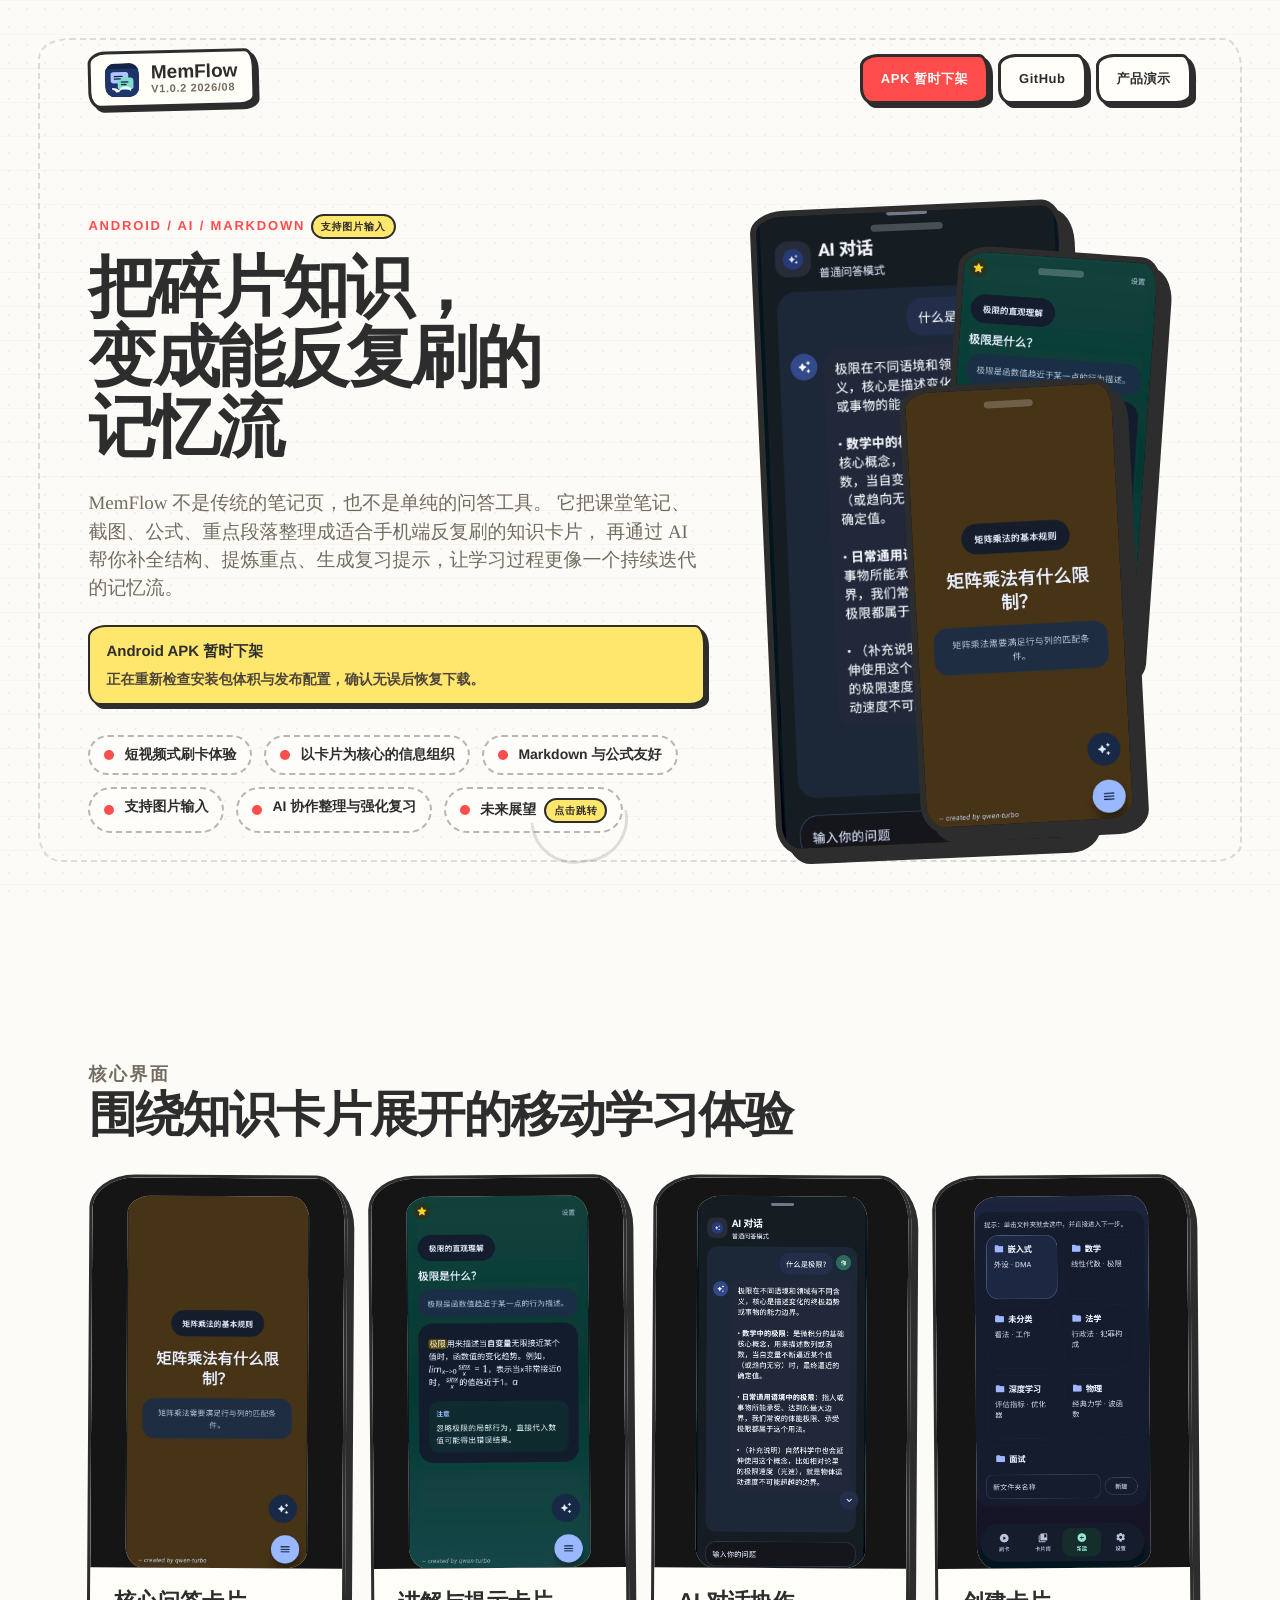
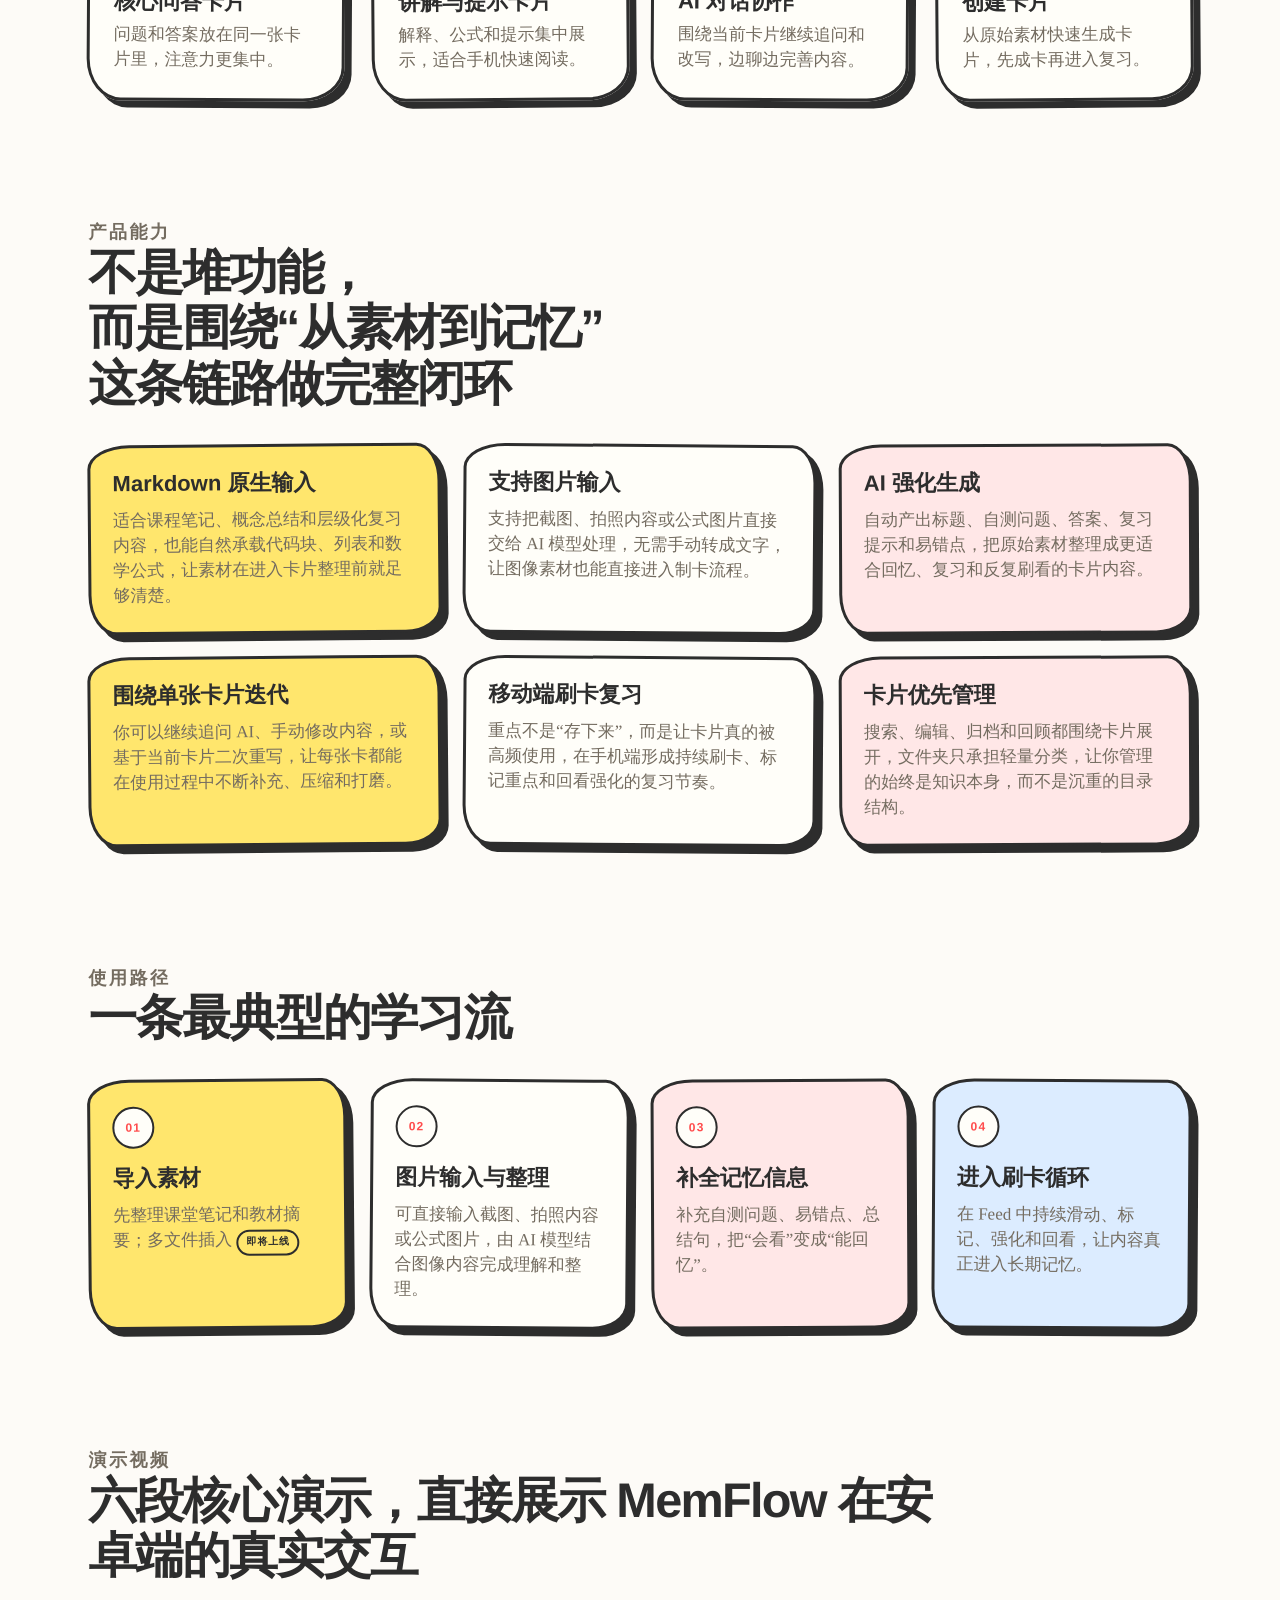
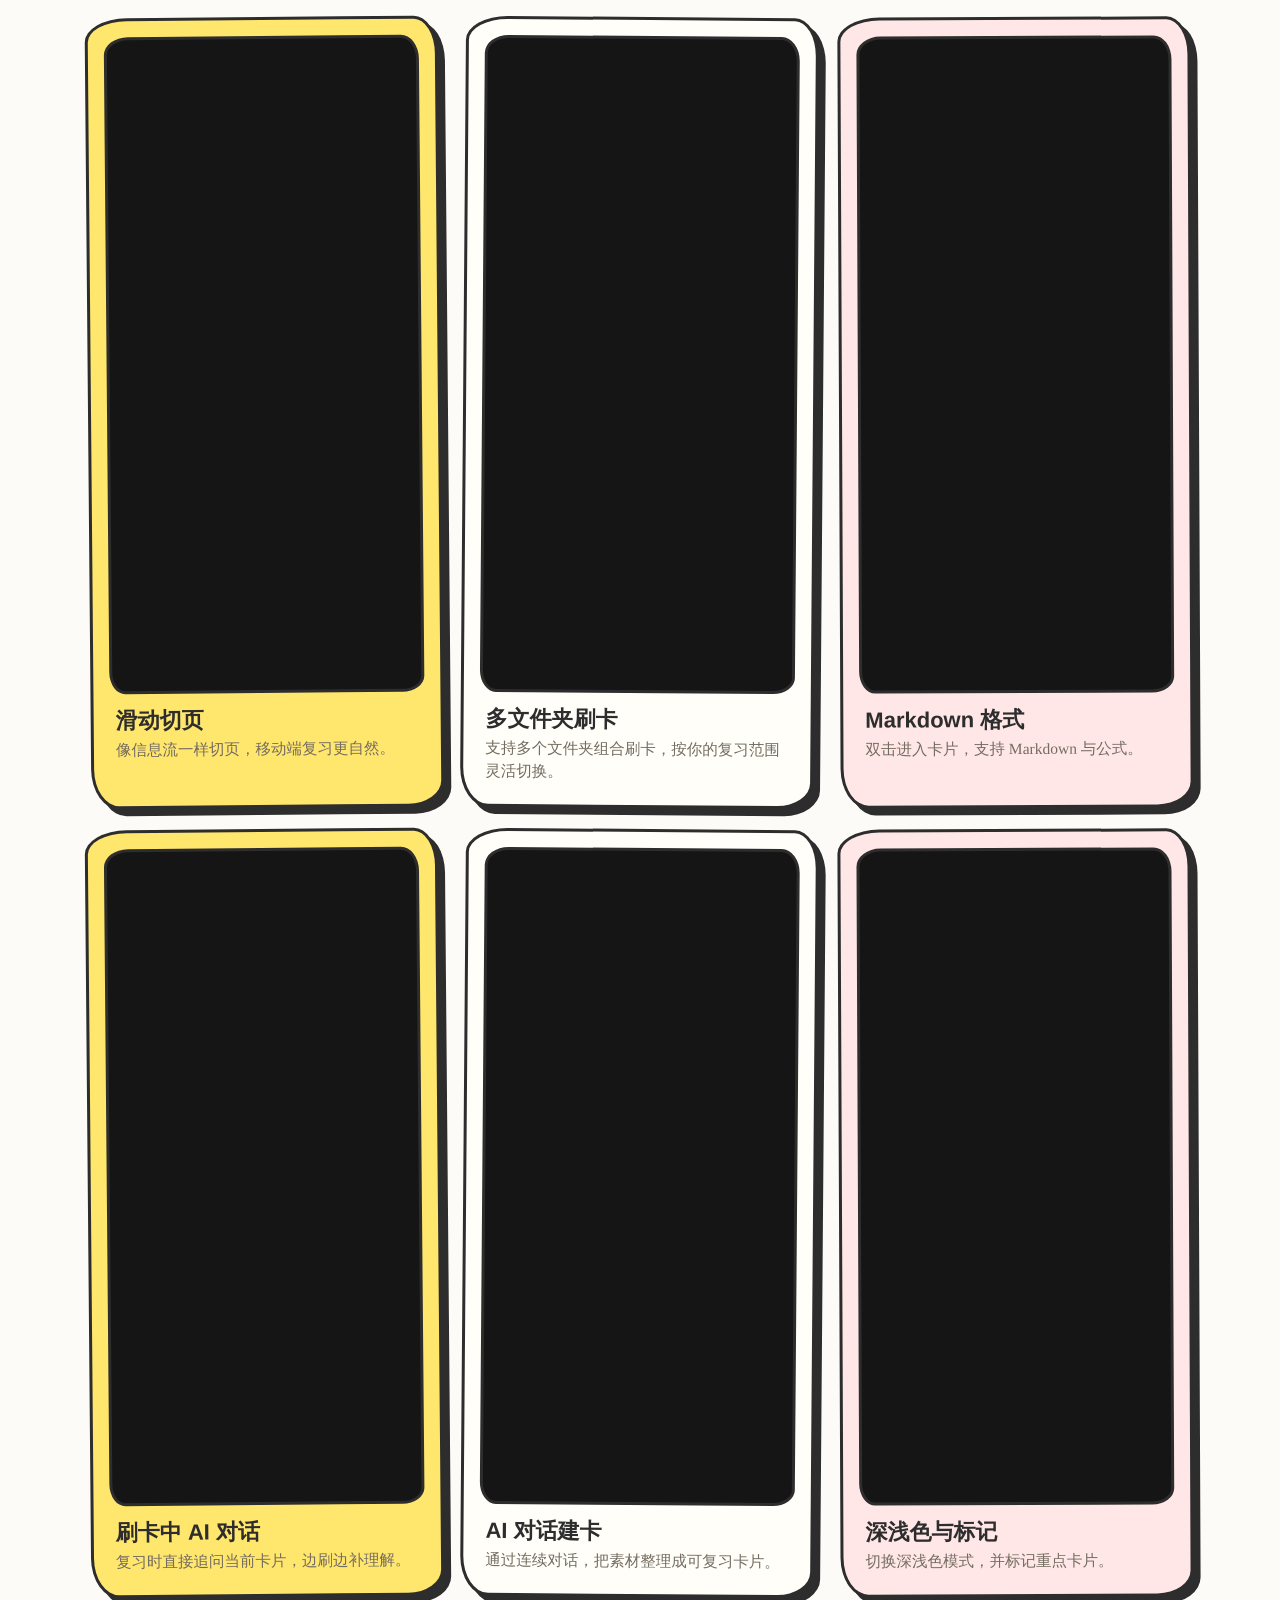
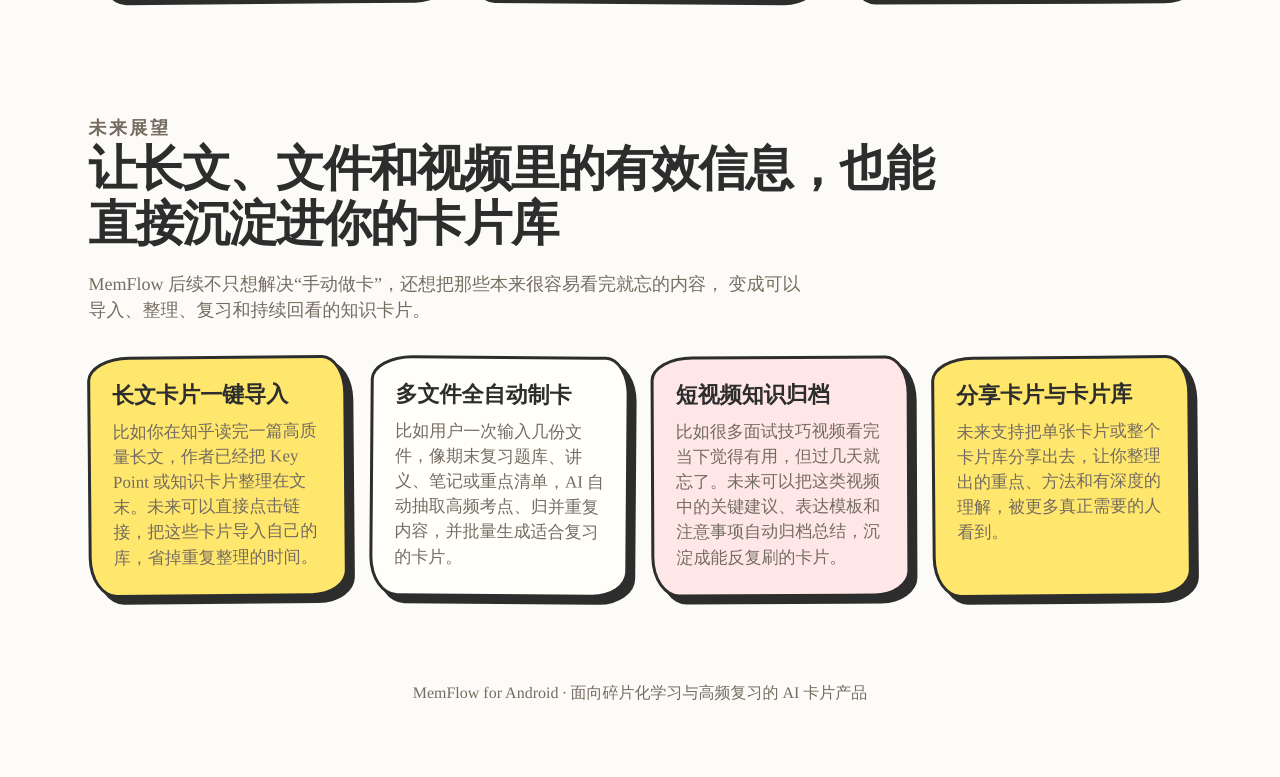
==== commit 51458f73: "Remove oversized Android APK" ====
--- a/index.html
+++ b/index.html
@@ -26,7 +26,7 @@
         </a>
 
         <div class="topnav">
-          <a class="button button-primary button-nav" href="./MemFlow-latest.apk" download="MemFlow-latest.apk">下载 APK · 1.0.2</a>
+          <span class="button button-primary button-nav" aria-disabled="true">APK 暂时下架</span>
           <a class="button button-secondary button-nav" href="https://github.com/Michel-Johnson/MemFlow" target="_blank" rel="noreferrer">GitHub</a>
           <a class="button button-secondary button-nav" href="#demo">产品演示</a>
         </div>
@@ -42,9 +42,9 @@
             再通过 AI 帮你补全结构、提炼重点、生成复习提示，让学习过程更像一个持续迭代的记忆流。
           </p>
 
-          <aside class="release-notice" aria-label="APK 安装提示">
-            <strong>Android 1.0.2（versionCode 2003）</strong>
-            <span>这是新的安装签名。已安装 0.4.7 或旧测试版的用户，请先备份卡片，再卸载旧版后安装；旧版不能直接覆盖升级。</span>
+          <aside class="release-notice" aria-label="APK 发布状态">
+            <strong>Android APK 暂时下架</strong>
+            <span>正在重新检查安装包体积与发布配置，确认无误后恢复下载。</span>
           </aside>
 
           <ul class="hero-tags" aria-label="产品关键词">
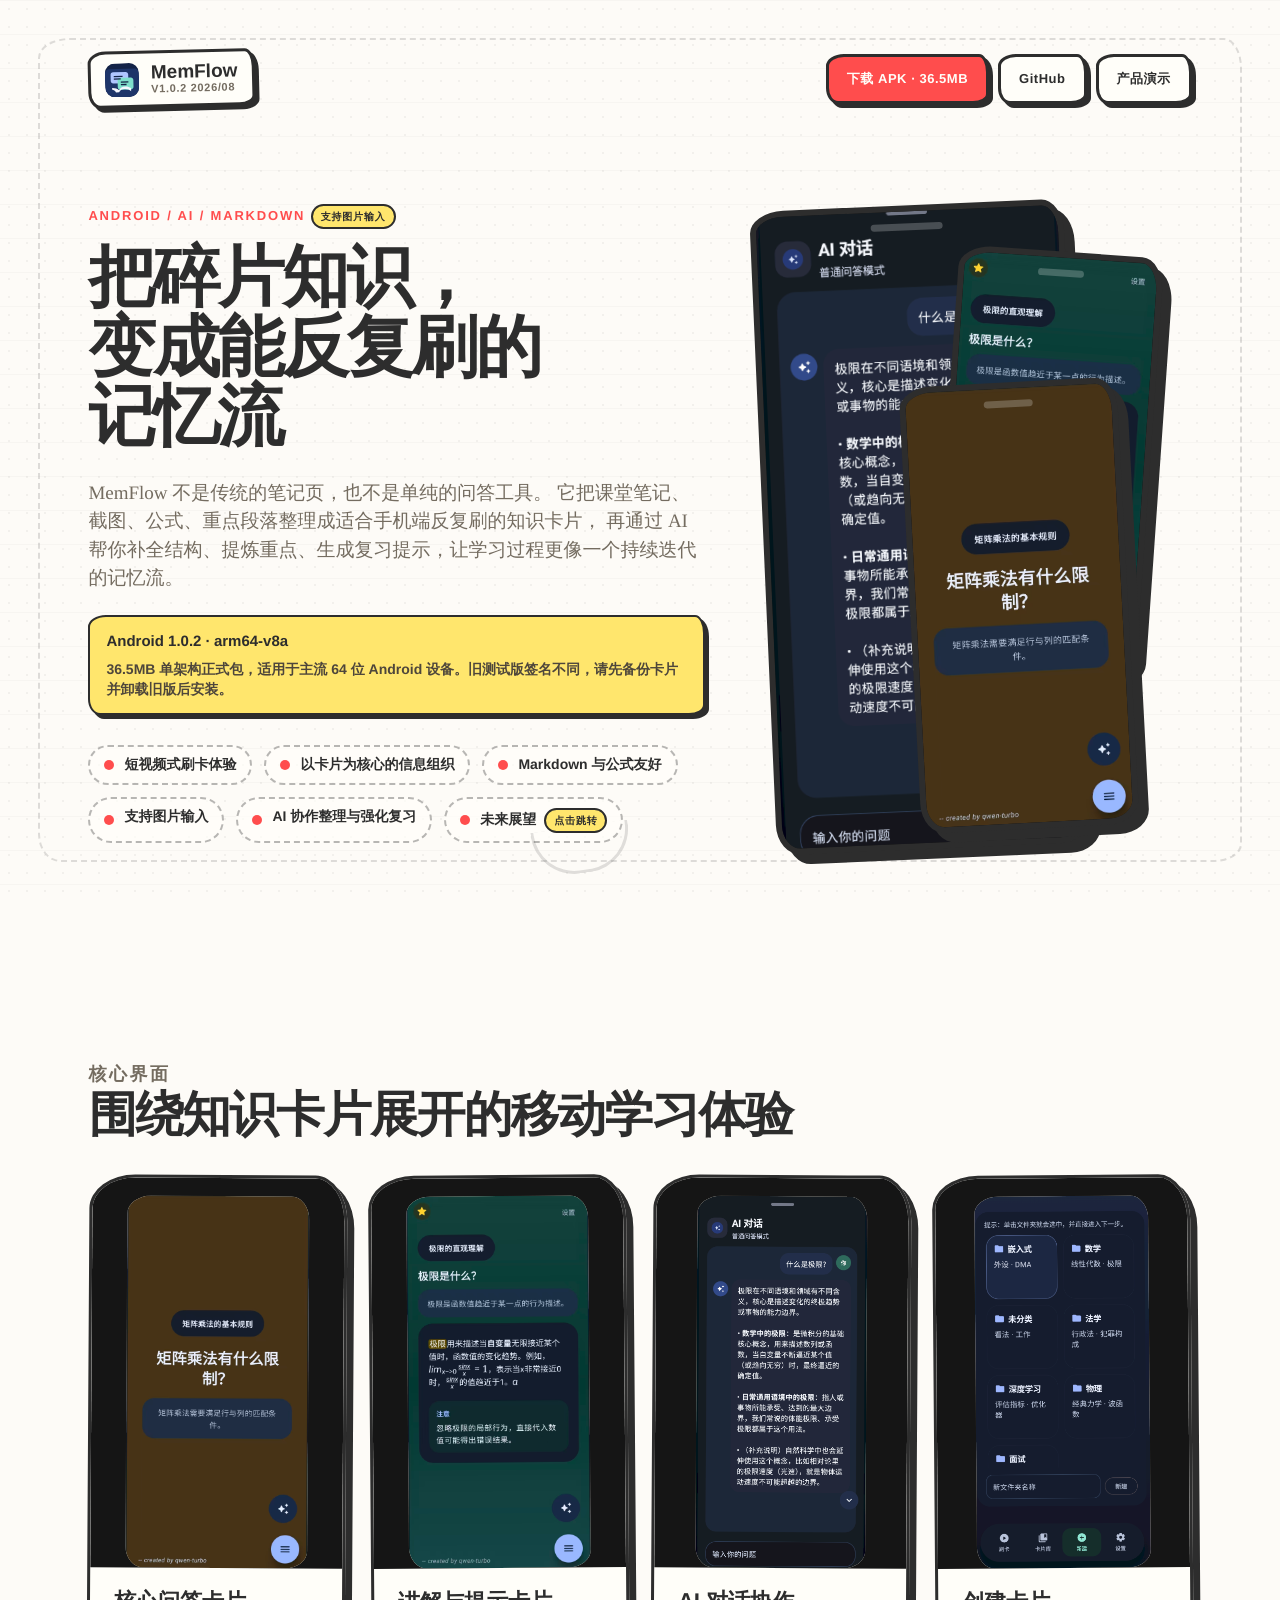
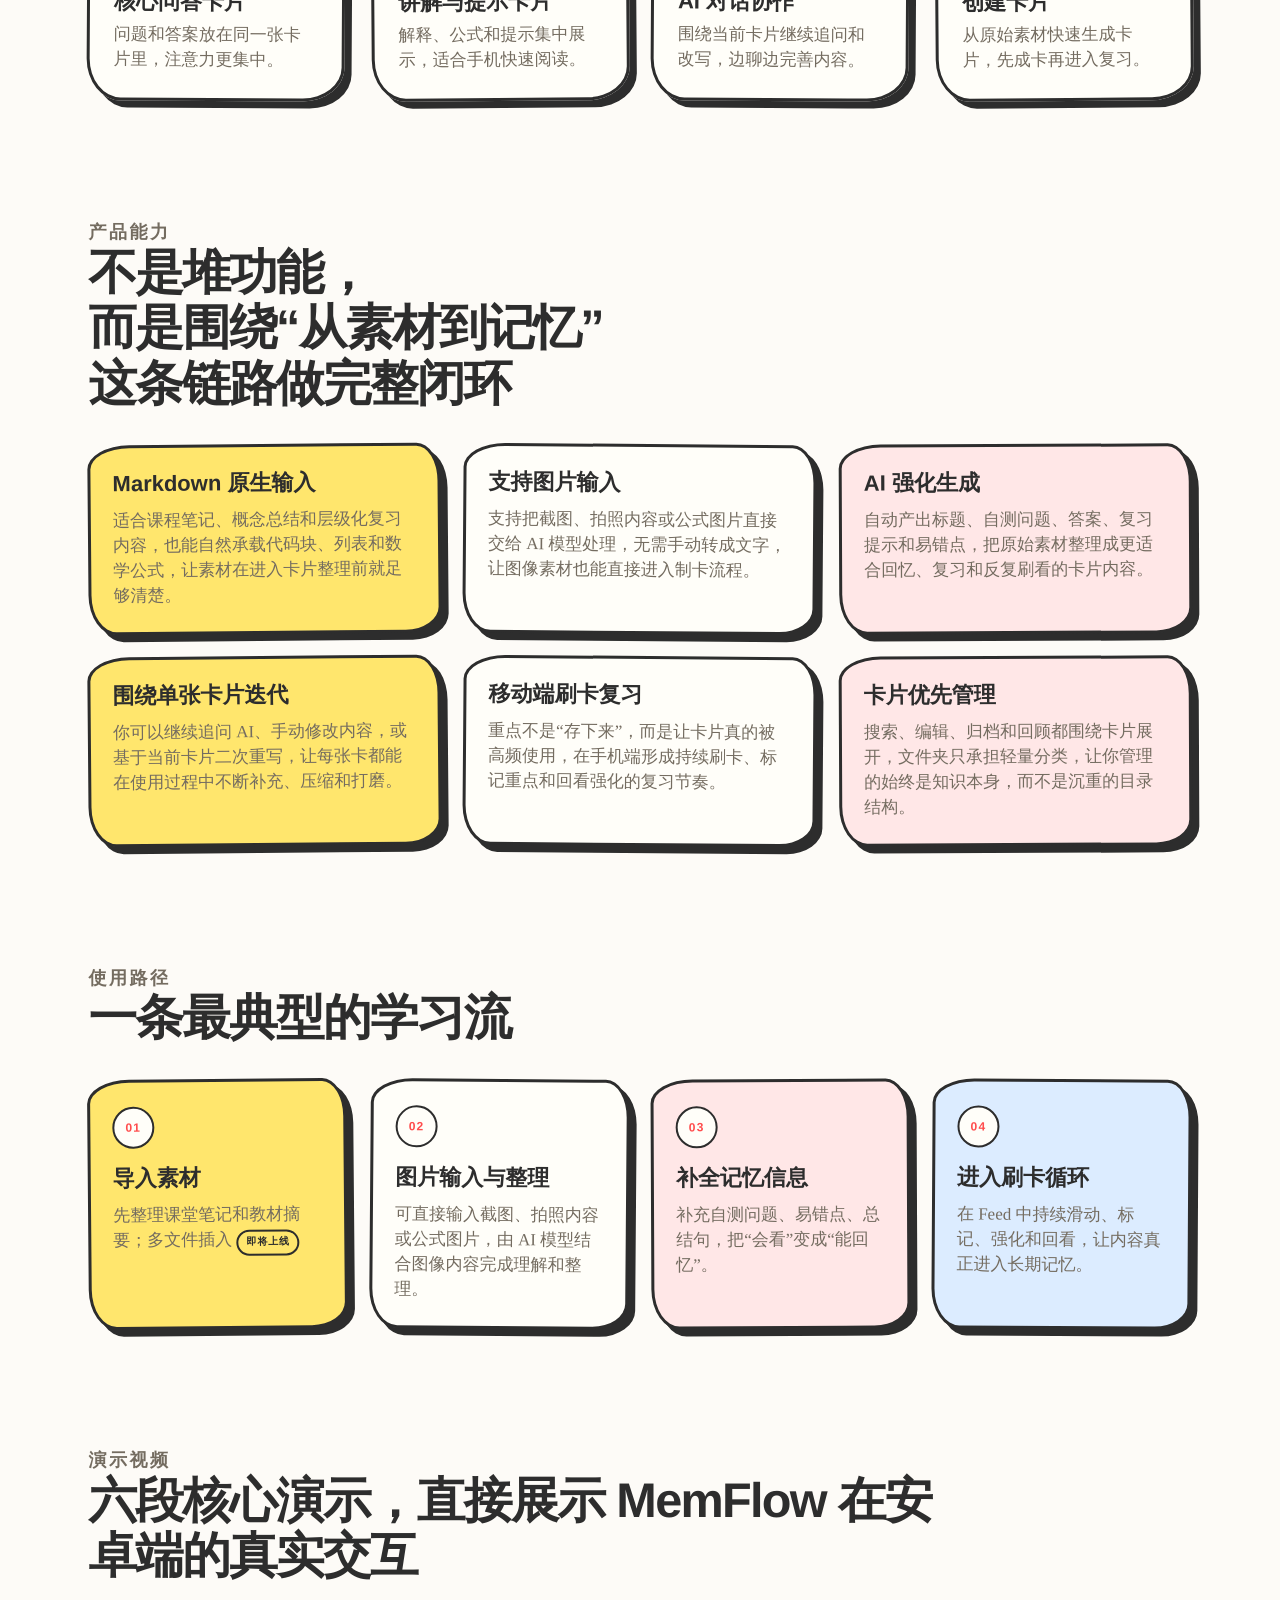
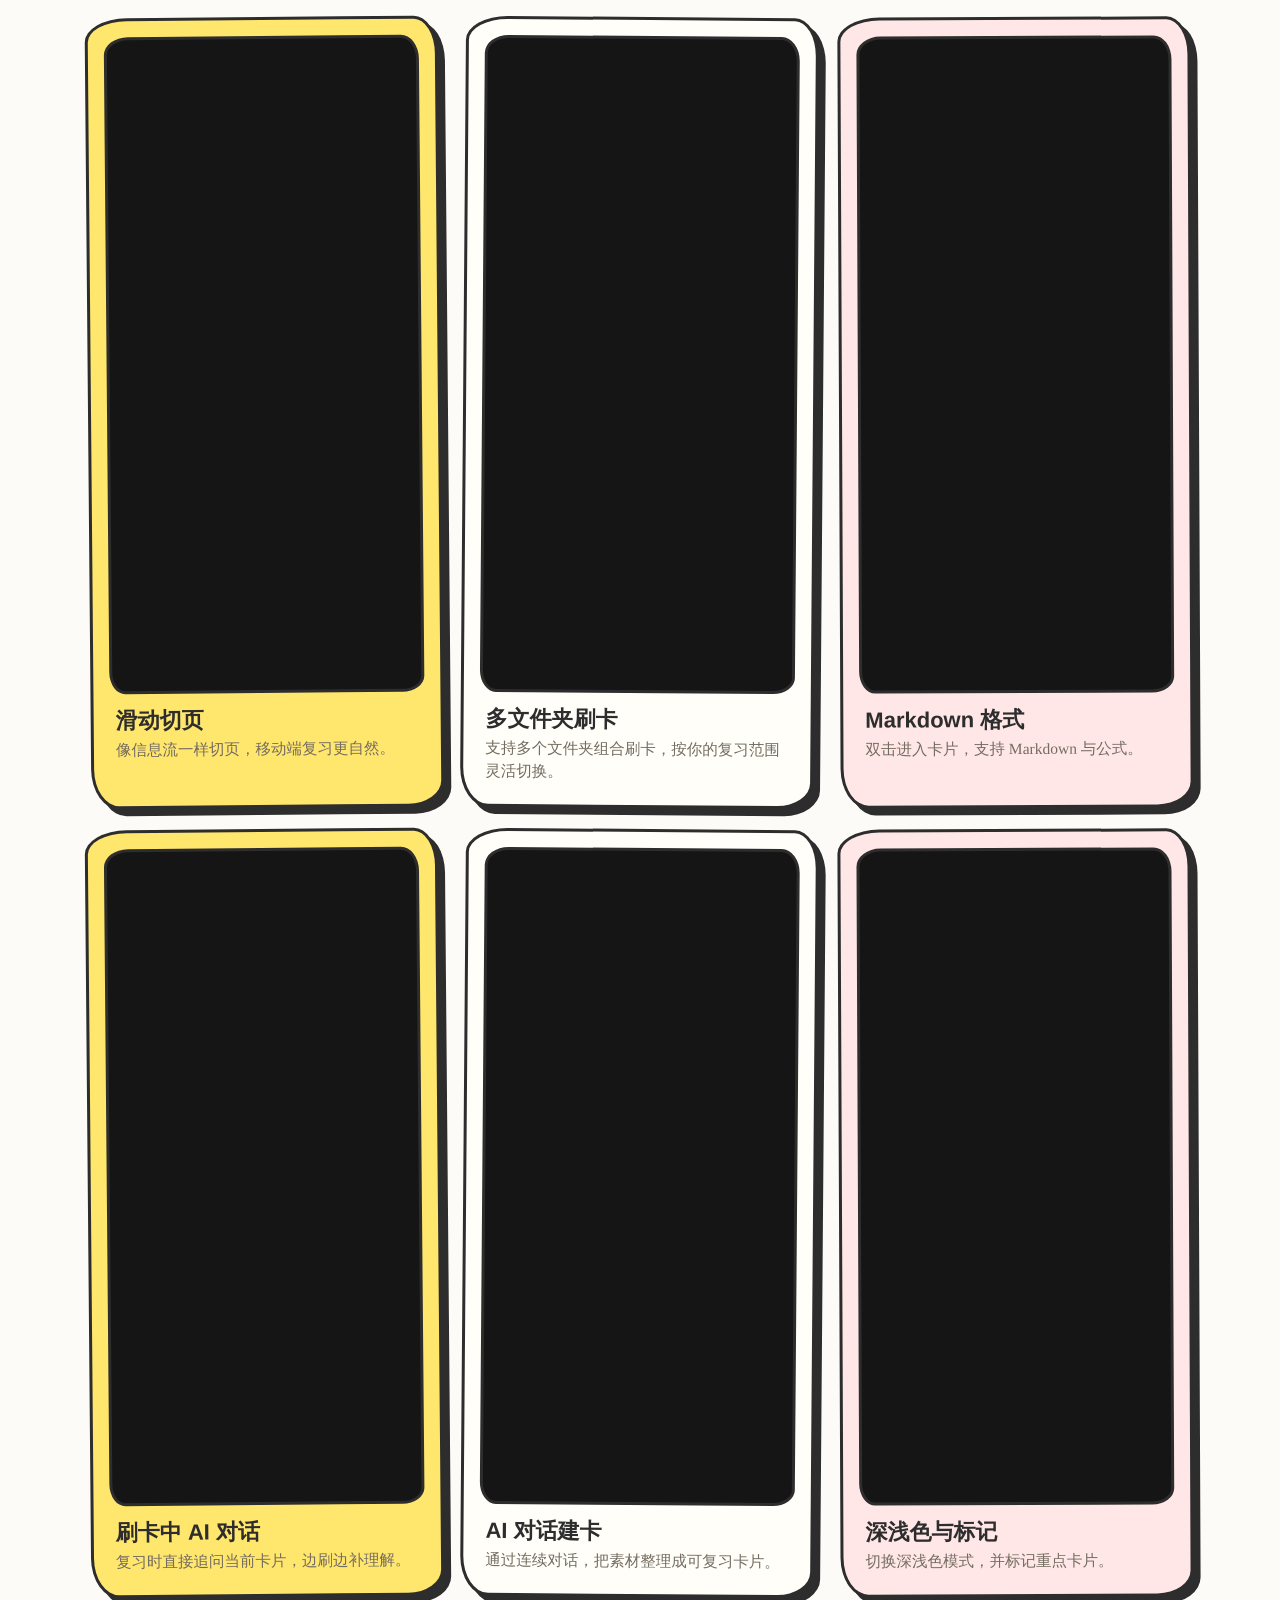
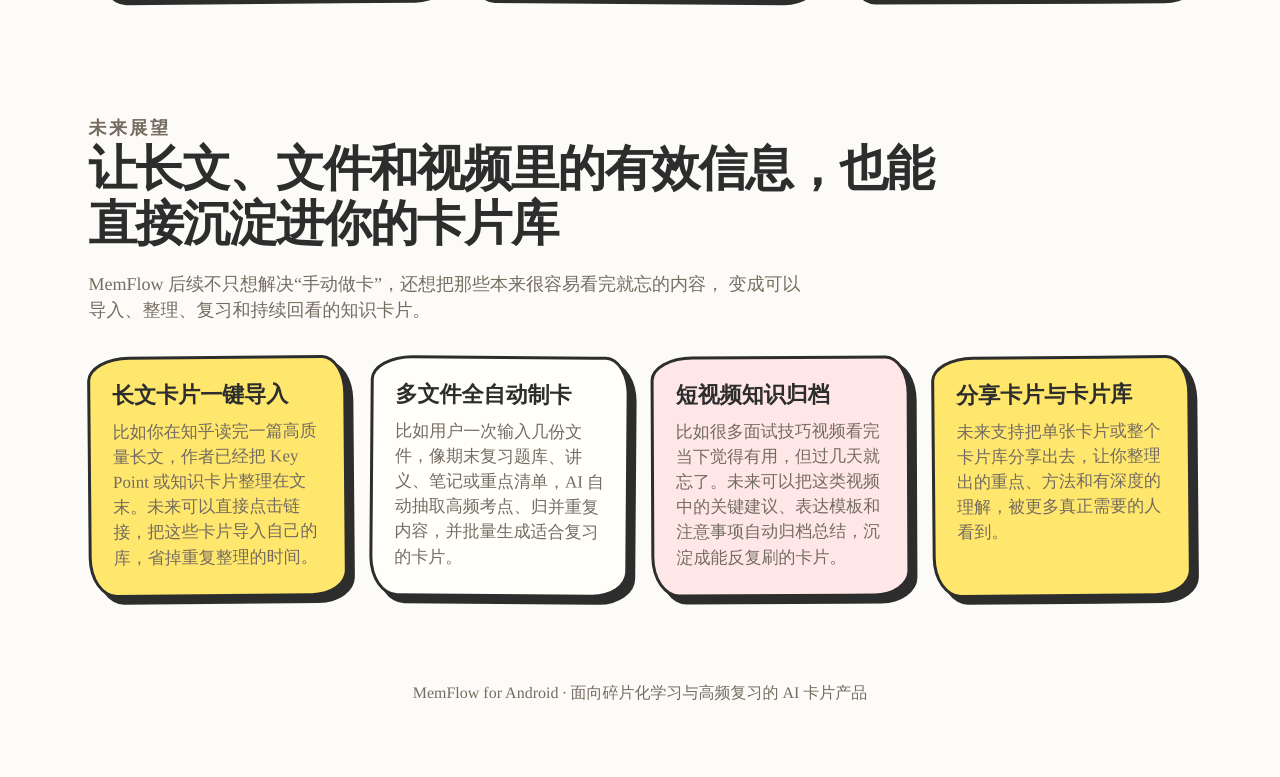
==== commit 3fc4dc59: "Publish arm64 Android APK" ====
--- a/index.html
+++ b/index.html
@@ -26,7 +26,7 @@
         </a>
 
         <div class="topnav">
-          <span class="button button-primary button-nav" aria-disabled="true">APK 暂时下架</span>
+          <a class="button button-primary button-nav" href="./MemFlow-v1.0.2-arm64.apk" download="MemFlow-v1.0.2-arm64.apk">下载 APK · 36.5MB</a>
           <a class="button button-secondary button-nav" href="https://github.com/Michel-Johnson/MemFlow" target="_blank" rel="noreferrer">GitHub</a>
           <a class="button button-secondary button-nav" href="#demo">产品演示</a>
         </div>
@@ -43,8 +43,8 @@
           </p>
 
           <aside class="release-notice" aria-label="APK 发布状态">
-            <strong>Android APK 暂时下架</strong>
-            <span>正在重新检查安装包体积与发布配置，确认无误后恢复下载。</span>
+            <strong>Android 1.0.2 · arm64-v8a</strong>
+            <span>36.5MB 单架构正式包，适用于主流 64 位 Android 设备。旧测试版签名不同，请先备份卡片并卸载旧版后安装。</span>
           </aside>
 
           <ul class="hero-tags" aria-label="产品关键词">
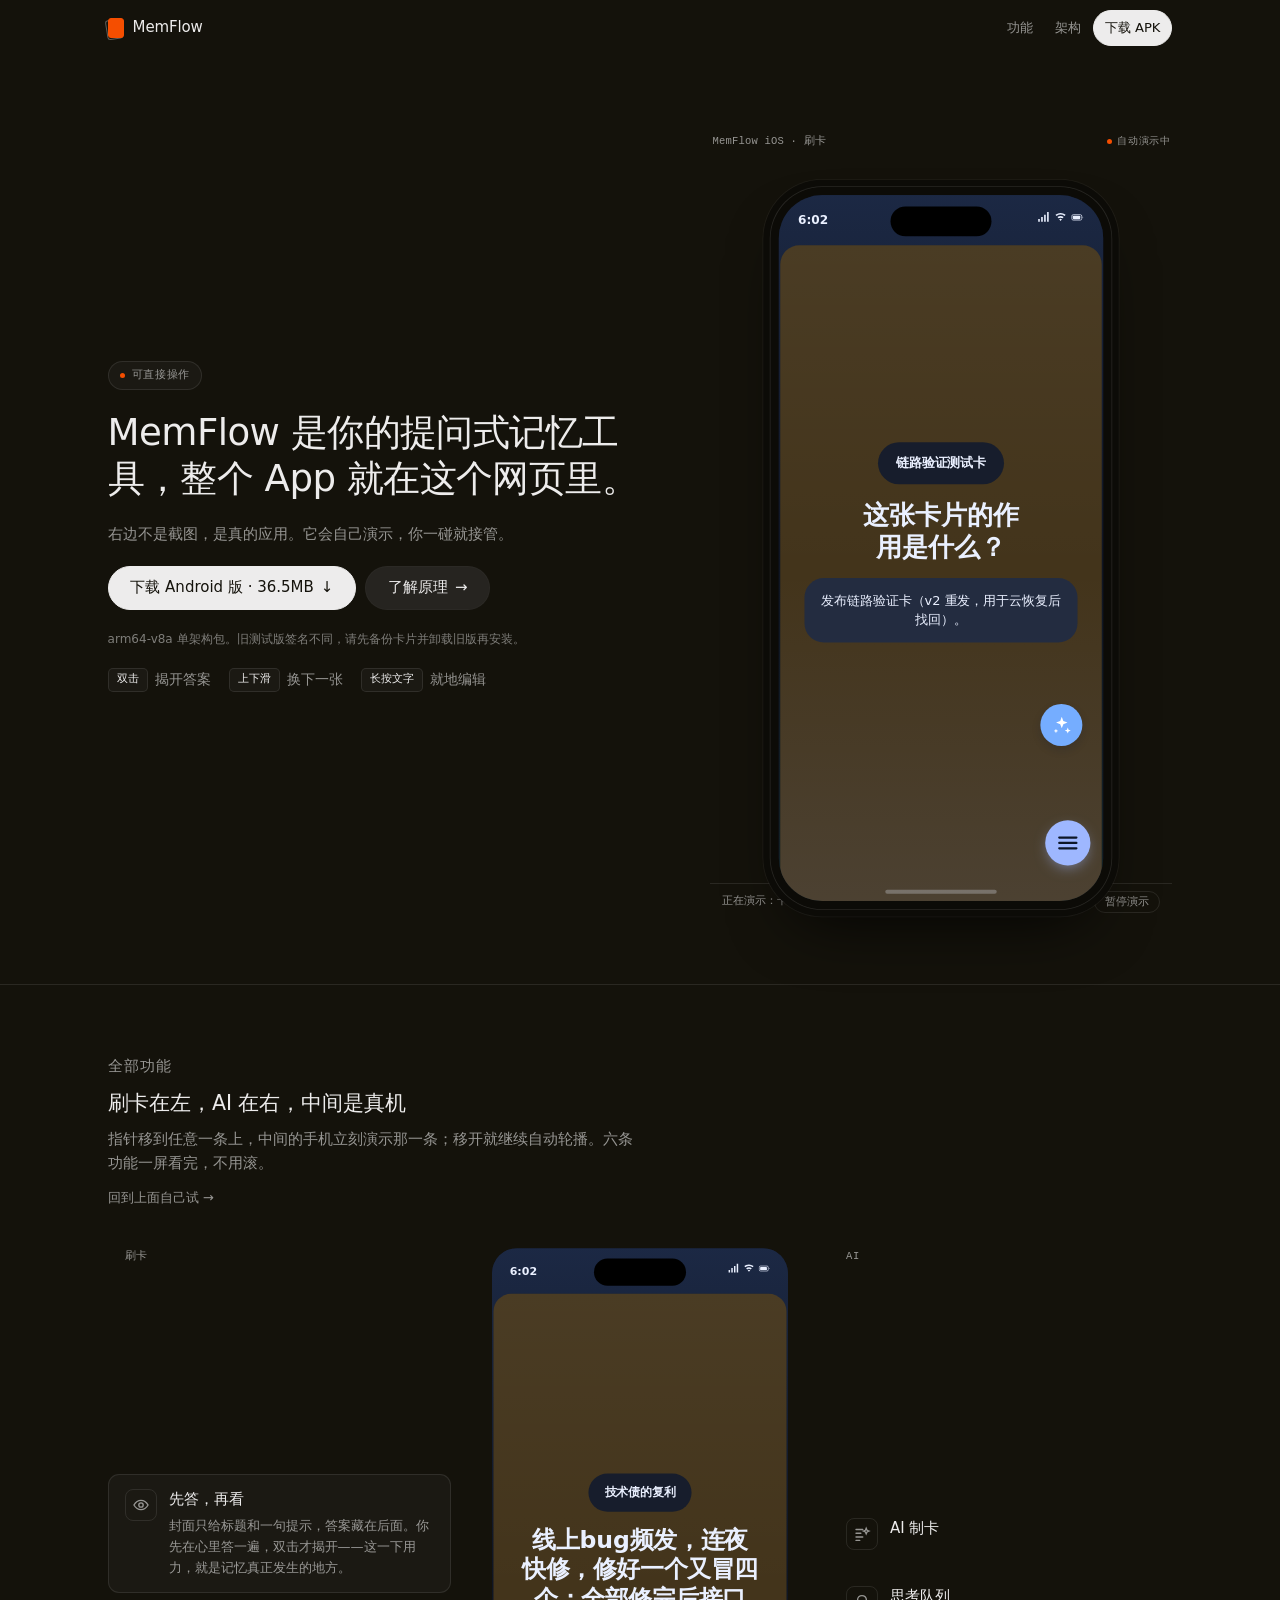
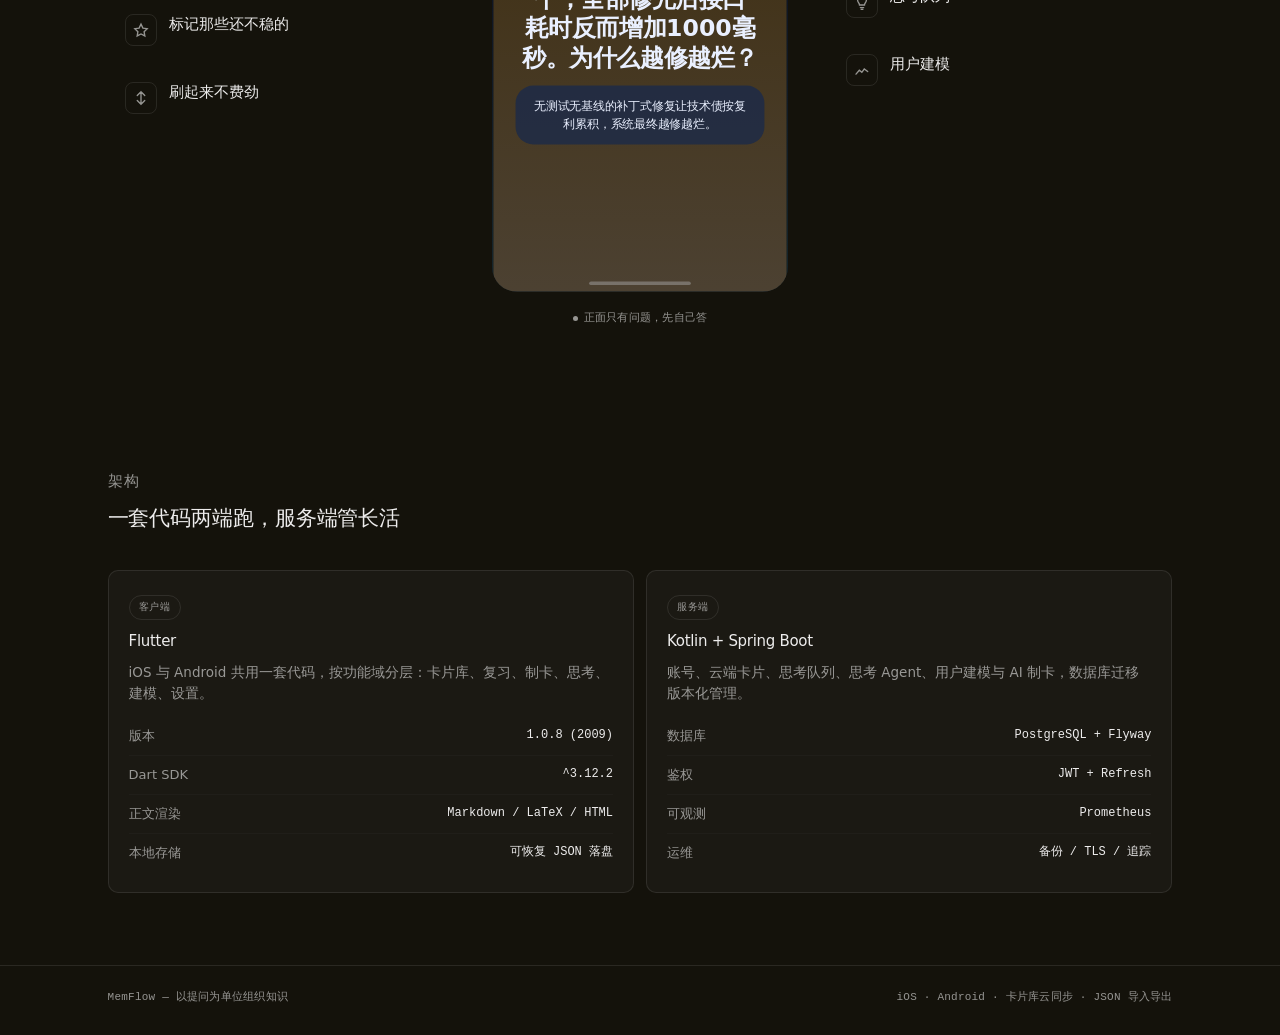
==== commit 2c4cf91c: "Replace landing page with interactive in-page app demo - Rebuild index.html as a self-contained sing" ====
--- a/index.html
+++ b/index.html
@@ -1,376 +1,4354 @@
 <!DOCTYPE html>
 <html lang="zh-CN">
 <head>
-  <meta charset="UTF-8">
-  <meta name="viewport" content="width=device-width, initial-scale=1.0">
-  <title>MemFlow | 让碎片知识变成可反复刷的记忆流</title>
-  <meta
-    name="description"
-    content="MemFlow 是一款面向安卓端的 AI 学习卡片应用，支持 Markdown、图片输入、AI 强化整理与短视频式刷卡复习；多文件导入即将上线。"
-  >
-  <meta name="color-scheme" content="light">
-  <meta name="theme-color" content="#fdfbf7">
-  <link rel="stylesheet" href="./styles.css?v=20260816-android-102">
+<meta charset="UTF-8">
+<meta name="viewport" content="width=device-width, initial-scale=1.0">
+<meta name="theme-color" content="#14120B">
+<title>MemFlow — 在这里直接试，不用下载</title>
+<meta name="description" content="MemFlow 是一款以提问为单位组织知识的卡片复习应用。双击揭示答案，双击标记，上下滑动换卡。整个 App 就在这个网页里，直接试。">
+
+<link rel="stylesheet" href="https://miaoda.feishu.cn/fonts/css2?family=Noto+Sans+SC:wght@300;400;500;700;800;900&family=Inter:wght@400;500;600&family=IBM+Plex+Mono:wght@400;500&display=swap">
+
+<style>
+/* ============================================================
+   Tokens — app_theme.dart / card_palette.dart / library_models.dart
+   / thinking_palette.dart
+   ============================================================ */
+:root{
+  /* 严格照 AppColors + ColorScheme.light(...) 取值，不再目测近似 */
+  --canvas:#F6F8FC;
+  --panel:#FFFFFF;               /* tokens.panel  = AppColors.white */
+  --raised:#EAF1FF;              /* tokens.raised = Color(0xFFEAF1FF)，不是白 */
+  --ink:#172033;                 /* scheme.onSurface */
+  --muted:#5E6B84;               /* tokens.mutedInk / onSurfaceVariant */
+  --primary:#5B8CFF;
+  --on-primary:#FFFFFF;
+  --secondary:#8AE5D1;
+  --tertiary:#6E5BFF;
+  --surface:#FFFFFF;
+  --surface-highest:#EAF1FF;     /* surfaceContainerHighest = AppColors.blue */
+  --edge:#D9E2F2;                /* tokens.edge */
+  --outline:#D9E2F2;             /* scheme.outline，与 edge 同值 */
+  --outline-variant:#CAC4D0;
+  --selected:#EEF3FF;
+  --primary-container:#EEF3FF;   /* primaryContainer = AppColors.selected */
+  --on-primary-container:#172033;/* onPrimaryContainer = AppColors.ink */
+  --secondary-container:#E8FBF6; /* secondaryContainer = AppColors.mint */
+  --error:#FF8F8F;
+  --c-blue:#EAF1FF;
+  --c-mint:#E8FBF6;
+  --c-lavender:#F0EDFF;
+  --c-peach:#FFE7DE;
+  --nav-sel-bg:#DDE9FF;
+  --nav-sel-fg:#4F86FF;
+  --fab:#75ADFF;
+  --star:#FFC107;
+  --star-glow:#FFE082;
+  --mark-text:#5B4300;
+  --badge-bg:rgba(106,86,0,.8);
+  /* thinkingPanelAlt = selected @ .82 / thinkingPill = white @ .74 */
+  --th-panel-alt:rgba(238,243,255,.82);
+  --th-pill:rgba(255,255,255,.74);
+  --th-field:#FFFFFF;             /* thinkingField 浅色 = scheme.surface */
+  --exit-edge:#FFB4B9;            /* 退出按钮描边（浅色写死值） */
+  --msg-me-bg:rgba(91,140,255,.18);/* thinkingUserBubble = primary@.18 */
+  /* AI 助手面板专属四色（memflow_assistant_sheet.dart:166）——
+     与思考页气泡是两套色，之前误用了思考页的值 */
+  --as-sheet:#FFFFFF;             /* sheetColor 浅 = scheme.surface */
+  --as-conv:#FFFFFF;              /* conversationColor 浅 = scheme.surface */
+  --as-bub-ai:#F1F3F8;            /* assistantBubbleColor 浅 */
+  --as-bub-me:#DDE7FF;            /* userBubbleColor 浅 */
+  --as-input:rgba(226,233,246,.72);/* inputColor 浅 = surfaceContainerHighest@.72 */
+  --circ-fg:#33465F;              /* surfaceButtonForeground 浅色 */
+  --circ-back-fg:#33465F;         /* backButtonForeground 浅色 */
+  --actgroup-bg:rgba(255,255,255,.9);
+  --actgroup-edge:rgba(215,225,243,.9);
+  --circ-dg-fg:#6D160E;
+  --cr-sub:#5E6B84;                /* 浅色 scheme.onSurfaceVariant */
+  --cr-pill-bg:rgba(234,241,255,.36);/* raised@.36 */
+  --cr-pill-edge:rgba(217,226,242,.18);/* outline@.18 */
+  --cr-bub-edge:rgba(217,226,242,.5);/* outlineVariant@.5 */
+  --cr-av-ai:rgba(138,229,209,.92); /* AppColors.secondary #8AE5D1 @.92 */
+  --cr-av-me:rgba(110,91,255,.92);  /* AppColors.tertiary #6E5BFF @.92 */
+  --cr-spin-bg:rgba(138,229,209,.18);
+  --cr-bar-bg:rgba(226,233,246,.55);/* surfaceContainerHighest@.55 */
+  --on-secondary:#172033;          /* 浅色 onSecondary = AppColors.ink */
+  --on-tertiary:#FFFFFF;
+  --on-primary-container:#172033;  /* 浅色 = AppColors.ink */
+  /* 源码里大量使用 scheme.surface / onSurface / edge 的 withValues(alpha:)，
+     用 RGB 三元组暴露出来，深浅两套主题才能共用同一批 alpha 规则 */
+  --surface-rgb:255,255,255;
+  --card-grad-top:.18;             /* 浅色 white@.18 */
+  --card-grad-bot:4%;              /* 浅色 primary@.04 */
+  --cover-sum-bg:rgba(255,255,255,.82);
+  --cover-sum-fg:#172033;          /* titleMedium → onSurface */
+  --asum-bg:rgba(255,255,255,.82);
+  --pit-bg:rgba(232,251,246,.6);    /* mint@.60 */
+  --dlgi-bg:rgba(226,233,246,.52);  /* surfaceContainerHighest@.52 */
+  --dlgi-hl-bg:rgba(238,243,255,.7);/* primaryContainer@.7 */
+  --dlgi-hl-fg:#172033;
+  --dlgi-dg-bg:#FFDAD6;            /* M3 浅色 errorContainer */
+  --dlgi-dg-fg:#410002;            /* M3 浅色 onErrorContainer */
+  --c-err:#B3261E;
+  --sw-track:rgba(217,226,242,.5);
+  --ink-rgb:23,32,51;
+  --edge-rgb:217,226,242;
+
+  /* ---- 站点外壳：对齐 cursor.com 实测 token ----
+     底色是暖近黑 #14120b（不是蓝黑），卡片 #1b1913、hover #201e18，
+     文字 #edecec、次级为其 60% 混色，描边为其 10%，强调色 #f54e00。
+     标题一律 font-weight 400 + 负字距，这是 Cursor 观感的关键。 */
+  --site-bg:#14120B;
+  --site-card:#1B1913;
+  --site-card-hover:#201E18;
+  --site-ink:#EDECEC;
+  --site-muted:color-mix(in oklab,#EDECEC 60%,transparent);
+  --site-line:color-mix(in oklab,#EDECEC 10%,transparent);
+  --site-line-soft:color-mix(in oklab,#EDECEC 2.5%,transparent);
+  --site-line-bright:color-mix(in oklab,#EDECEC 20%,transparent);
+  --site-accent:#F54E00;
+  --site-green:#1F8A65;
+  --site-red:#CF2D56;
+  --site-dur:.14s;
+
+  --sans:"Inter","Noto Sans SC","PingFang SC","Hiragino Sans GB",system-ui,-apple-system,"Helvetica Neue",Arial,sans-serif;
+  --serif:"Inter","Noto Sans SC",system-ui,sans-serif;
+  --mono:"IBM Plex Mono",ui-monospace,SFMono-Regular,Menlo,Monaco,Consolas,monospace;
+  --gut:clamp(18px,4.5vw,72px);
+
+  /* 设备安全区 —— 按 iPhone 17 Pro（iOS 26.5）模拟器实测标定：
+     屏幕 1206×2622 @3x = 逻辑 402×874；
+     灵动岛实测 top 14 / 高 36.7 / 宽 125.3；
+     底部导航实测距屏底 44.3 = safe-bottom 34 + nav bottom 10，与源码一致；
+     顶部：搜索框上边实测在 y=76，源码 SafeArea + SliverPadding top:14
+     → safe-top = 76 - 14 = 62（灵动岛机型的实际值，不是 47）。 */
+  --safe-top:62px;
+  --safe-bottom:34px;
+}
+*{box-sizing:border-box;}
+html{-webkit-text-size-adjust:100%;scroll-behavior:smooth;}
+body{
+  margin:0;background:var(--site-bg);color:var(--site-ink);
+  font-family:var(--sans);line-height:1.7;-webkit-font-smoothing:antialiased;text-wrap:pretty;
+}
+p{margin:0;}
+/* Cursor 的标题全是 weight 400 + 负字距，靠字号和留白建立层级，不靠加粗 */
+h1,h2,h3,h4{margin:0;font-weight:400;letter-spacing:-.02em;text-wrap:balance;}
+.wrap{max-width:1180px;margin:0 auto;padding:0 var(--gut);}
+.eyebrow{font-family:var(--mono);font-size:11.5px;font-weight:400;letter-spacing:.08em;
+  text-transform:uppercase;color:var(--site-muted);margin:0;}
+
+/* 顶栏：固定、纯色不透明、无毛玻璃、无描边（cursor.com 实测 56px / bg 同底色） */
+.nav{position:sticky;top:0;z-index:90;background:var(--site-bg);}
+.nav-in{max-width:1180px;margin:0 auto;padding:0 var(--gut);height:56px;
+  display:flex;align-items:center;justify-content:space-between;gap:18px;}
+.brand{display:flex;align-items:center;gap:9px;text-decoration:none;color:inherit;
+  font-weight:400;font-size:15px;letter-spacing:-.01em;}
+.brand-mk{position:relative;width:16px;height:20px;flex:none;}
+.brand-mk i{position:absolute;inset:0;border-radius:3px;border:1.4px solid currentColor;}
+.brand-mk i:nth-child(1){transform:rotate(-9deg) translate(-2px,1px);opacity:.34;}
+.brand-mk i:nth-child(2){background:var(--site-accent);border-color:var(--site-accent);}
+.nav-r{display:flex;align-items:center;gap:2px;}
+.nav-r a{font-size:13.125px;color:var(--site-muted);text-decoration:none;padding:6px 10px;
+  border-radius:999px;transition:color var(--site-dur),background var(--site-dur);}
+.nav-r a:hover{color:var(--site-ink);background:var(--site-card-hover);}
+/* 主按钮是浅底深字的胶囊，13.125px / weight 400 / 高 27 */
+.nav-r .cta{background:var(--site-ink);color:var(--site-bg);border:1px solid var(--site-ink);
+  padding:6px 11px;font-weight:400;}
+.nav-r .cta:hover{background:#fff;color:var(--site-bg);}
+@media (max-width:860px){.nav-hide{display:none;}}
+
+/* Hero：无彩色光晕，靠留白和字号，标题 weight 400 */
+.hero{padding:clamp(44px,6vw,92px) 0 clamp(44px,5vw,76px);}
+.hero-in{display:grid;grid-template-columns:1fr auto;gap:clamp(32px,4.6vw,72px);align-items:center;}
+/* 用绝对值限宽，不用 ch —— ch 跟随容器字号(16px)而非标题字号，
+   52ch 只有 525px，40px 的中文标题一行仅剩 ~11 字，会断成 3 行。 */
+.hero-copy{display:flex;flex-direction:column;gap:20px;max-width:680px;}
+.hero-copy h1{font-size:clamp(28px,2.9vw,40px);line-height:1.24;letter-spacing:-.015em;
+  font-weight:400;text-wrap:balance;}
+.hero-copy .sub{font-size:15px;line-height:1.6;color:var(--site-muted);}
+.hero-cta{display:flex;flex-wrap:wrap;gap:9px;}
+/* 实测：主/次按钮同为 44px 高胶囊，padding 13.35/21.75，字号 15 weight 400 */
+.btn-p,.btn-s{display:inline-flex;align-items:center;gap:7px;height:44px;padding:0 21.75px;
+  border-radius:999px;font-family:var(--sans);font-size:15px;font-weight:400;
+  text-decoration:none;cursor:pointer;transition:background var(--site-dur),border-color var(--site-dur);}
+.btn-p{background:var(--site-ink);color:var(--site-bg);border:1px solid var(--site-ink);}
+.btn-p:hover{background:#fff;}
+.btn-s{background:#262420;color:var(--site-ink);border:1px solid var(--site-line-soft);}
+.btn-s:hover{background:var(--site-card-hover);border-color:var(--site-line);}
+.live-badge{display:inline-flex;align-items:center;gap:7px;align-self:flex-start;
+  font-family:var(--mono);font-size:11px;letter-spacing:.06em;text-transform:uppercase;
+  color:var(--site-muted);background:var(--site-card);border:1px solid var(--site-line);
+  padding:4px 11px;border-radius:999px;}
+.live-dot{width:5px;height:5px;border-radius:50%;background:var(--site-accent);animation:pulse 2s ease-in-out infinite;}
+@keyframes pulse{0%,100%{opacity:1;}50%{opacity:.3;}}
+/* 精简到三条最核心的手势后改横排单行：
+   竖排三行占 88px，横排只要 24px，hero 不再被提示清单压住。
+   原先六行竖排时曾用两列 grid 解决 kbd 宽度不一导致的文字参差；
+   现在每项 kbd 紧跟自己的说明，不存在跨行对齐问题，用 flex 即可。
+   flex-wrap 保留：窄屏放不下时自动折行，不会溢出。 */
+/* 安装提示：签名不同导致的覆盖安装失败是真实会踩的坑，
+   放在下载按钮下方、提示列表上方。 */
+.apk-note{margin:0;font-size:12px;line-height:1.5;color:var(--site-muted);opacity:.82;}
+.try-list{list-style:none;margin:0;padding:0;
+  display:flex;flex-wrap:wrap;gap:9px 18px;align-items:center;}
+.try-list li{display:inline-flex;align-items:center;gap:7px;}
+.try-list kbd{flex:none;font-family:var(--mono);font-size:10.5px;font-weight:400;
+  background:var(--site-card);border:1px solid var(--site-line);color:var(--site-ink);
+  padding:2px 8px;border-radius:5px;white-space:nowrap;}
+.try-list li>span{font-size:13.5px;line-height:1.55;color:var(--site-muted);white-space:nowrap;}
+
+/* ============================================================
+   设备外壳
+   ============================================================ */
+/* 演示区外框：对齐 cursor.com 的做法——卡片底 #1b1913、圆角 10、1px 描边，
+   顶部一条 26px 高的标签栏，底部一条状态行。设备壳嵌在这个容器里。 */
+.stage{display:flex;flex-direction:column;align-items:stretch;}
+/* 去掉外框描边与标题栏分隔线：这两条 1px 亮线在深色底上很显眼，
+   而真机 App 本身没有这层「浏览器窗口」装饰，属于多余边框。 */
+/* 透明容器：不再画「窗口外壳」。手机自己已有边框和圆角，
+   外面再套底色+圆角会显出多余边界（mini-demo 已同样处理）。 */
+.demo-frame{background:none;border:0;border-radius:0;overflow:visible;}
+/* 状态行：保留「在演示什么 / 是否在播」的信息，但不再做成窗口标题栏 */
+.demo-bar{height:auto;display:flex;align-items:center;gap:8px;padding:0 2px 10px;}
+/* 三个红绿灯圆点属于「窗口」装饰，去掉外框后就不该留 */
+.demo-dots{display:none !important;}
+.demo-dots i{width:7px;height:7px;border-radius:50%;background:var(--site-line-bright);}
+.demo-tag{font-family:var(--mono);font-size:10.5px;color:var(--site-muted);letter-spacing:.02em;}
+.demo-live{margin-left:auto;display:inline-flex;align-items:center;gap:5px;
+  font-family:var(--mono);font-size:10px;color:var(--site-muted);text-transform:uppercase;letter-spacing:.06em;}
+.demo-live i{width:5px;height:5px;border-radius:50%;background:var(--site-green);}
+.demo-live.playing i{background:var(--site-accent);animation:pulse 1.4s ease-in-out infinite;}
+.demo-body{display:flex;justify-content:center;padding:26px 20px;}
+.demo-foot{border-top:1px solid var(--site-line);padding:7px 12px;display:flex;
+  align-items:center;justify-content:space-between;gap:12px;
+  font-family:var(--mono);font-size:10.5px;color:var(--site-muted);}
+.demo-foot button{font-family:var(--mono);font-size:10.5px;color:var(--site-muted);
+  background:transparent;border:1px solid var(--site-line);border-radius:999px;
+  padding:3px 10px;cursor:pointer;transition:color var(--site-dur),border-color var(--site-dur);}
+.demo-foot button:hover{color:var(--site-ink);border-color:var(--site-line-bright);}
+
+.phone{
+  /* iPhone 17 Pro 逻辑分辨率 402×874（实测 1206×2622 @3x）。
+     注意：402×874 是**屏幕**尺寸，边框要加在外面，
+     所以外壳宽高 = 屏幕 + 2×padding，否则屏幕会被边框吃掉变成 382。 */
+  position:relative;width:422px;height:894px;flex:none;box-sizing:border-box;
+  background:#0C0B07;border-radius:64px;padding:10px;
+  box-shadow:0 0 0 1px color-mix(in oklab,#EDECEC 12%,transparent),
+    0 0 0 9px #0C0B07,0 0 0 10px color-mix(in oklab,#EDECEC 6%,transparent),
+    0 40px 80px -32px rgba(0,0,0,.9);
+}
+.phone-screen{
+  /* 圆角必须与外壳**同心**：外壳 border-radius 64 - padding 10 = 54。
+     写 44 会让屏幕的圆角比边框内圈更"方"，四角各漏出约 4px 楔形
+     （45° 对角线上 22.37 - 18.23），浅色卡面就从黑色边框外缘透出来。 */
+  position:relative;width:100%;height:100%;border-radius:54px;overflow:hidden;
+  background:var(--canvas);font-family:var(--sans);color:var(--ink);line-height:1.6;isolation:isolate;
+}
+
+/* ============================================================
+   深色主题 —— 严格照 buildMemFlowTheme(Brightness.dark) 的
+   ColorScheme.dark(...) 与 MemFlowThemeContext 的 dark 分支取值。
+   模拟器实测 appearance=dark，App 默认跟随系统，故这里默认开启。
+   只作用于手机壳内部，站点外壳的 --site-* 不受影响。
+   ============================================================ */
+.phone-screen[data-appearance="dark"]{
+  --canvas:#0F1523;              /* AppColors.darkCanvas */
+  --panel:#151C2D;               /* AppColors.darkPanel */
+  --raised:#212C44;              /* AppColors.darkRaised */
+  --ink:#EAF0FF;                 /* AppColors.darkInk = scheme.onSurface */
+  --muted:#B8C3DA;               /* AppColors.darkMutedInk */
+  --primary:#9EB7FF;
+  --on-primary:#0D1627;
+  --secondary:#90E7D4;
+  --tertiary:#C4BAFF;
+  --surface:#151C2D;             /* scheme.surface = darkPanel */
+  --surface-highest:#212C44;     /* surfaceContainerHighest = darkRaised */
+  --edge:#33415E;                /* tokens.edge（dark） */
+  --outline:#33415E;
+  --outline-variant:#49454F;
+  --selected:#173B34;            /* tokens.selected（dark） */
+  --primary-container:#1C2945;
+  --on-primary-container:#E8EEFF;
+  --secondary-container:#17312B;
+  --error:#FFA7A7;
+  /* 卡片色板深色六色（card_palette.dart memFlowDarkCardPalette）。
+     注意：深色板是按**下标**与浅色板对应的，不是按色相匹配——
+     浅色 [mint,blue,lavender,peach,rose,butter] 对应
+     深色 [#202D47,#173A34,#312545,#43341B,#402736,#243244]。 */
+  --c-mint:#202D47;              /* 下标 0，对应浅色 mint */
+  --c-blue:#173A34;              /* 下标 1，对应浅色 blue */
+  --c-lavender:#312545;          /* 下标 2 */
+  --c-peach:#43341B;             /* 下标 3 */
+  /* thinkingPanelAlt = surfaceContainerHighest@.72 / thinkingPill = 同@.9 */
+  --th-panel-alt:rgba(33,44,68,.72);
+  --th-pill:rgba(33,44,68,.9);
+  --th-field:rgba(33,44,68,.64);  /* 深色 = surfaceContainerHighest@.64 */
+  --exit-edge:rgba(255,167,167,.5);/* 深色 error 派生 */
+  /* 导航选中态：深色 = secondaryContainer@.92 + scheme.secondary */
+  --nav-sel-bg:rgba(23,49,43,.92);
+  --nav-sel-fg:#90E7D4;
+  --circ-fg:#D7E0F0;              /* 深色 surfaceButtonForeground */
+  --circ-back-fg:#F4F7FB;         /* 深色 backButtonForeground */
+  --actgroup-bg:rgba(18,26,40,.82);/* #121A28@.82 */
+  --actgroup-edge:rgba(60,64,85,.28);
+  --circ-dg-fg:#FFA7A7;
+  --cr-sub:#C0C9D7;                /* 深色写死值，非 onSurfaceVariant */
+  --cr-pill-bg:#141922;
+  --cr-pill-edge:rgba(255,255,255,.05);
+  --cr-bub-edge:rgba(73,69,79,.5);  /* outlineVariant@.5 */
+  --cr-av-ai:rgba(144,231,212,.92); /* secondary@.92 */
+  --cr-av-me:rgba(196,186,255,.92); /* tertiary@.92 */
+  --cr-spin-bg:rgba(144,231,212,.18);
+  --cr-bar-bg:rgba(33,44,68,.55);
+  --on-secondary:#11211D;
+  --on-tertiary:#332D41;  /* dark scheme 未覆写，取 M3 默认 */
+  --on-primary-container:#E8EEFF;
+  --msg-me-bg:rgba(28,41,69,.76);  /* 深色 = primaryContainer@.76 */
+  --as-sheet:#1F2531;             /* sheetColor 深（源码写死）*/
+  --as-conv:#222C3D;              /* conversationColor 深 */
+  --as-bub-ai:#222C3D;            /* assistantBubbleColor 深 */
+  --as-bub-me:#334A73;            /* userBubbleColor 深 */
+  --as-input:#131924;             /* inputColor 深（源码写死）*/
+  --surface-rgb:21,28,45;        /* darkPanel */
+  --card-grad-top:.04;             /* 深色 white@.04 */
+  --card-grad-bot:10%;             /* 深色 primary@.10 */
+  --cover-sum-bg:rgba(33,44,68,.92);/* darkRaised #212C44 @.92 */
+  --cover-sum-fg:#EAF0FF;          /* darkInk */
+  --asum-bg:#212C44;               /* 深色是不透明 raised */
+  --pit-bg:rgba(23,49,43,.6);      /* #17312B@.60 */
+  --dlgi-bg:#202A3D;               /* 源码深色写死值 */
+  --dlgi-hl-bg:#22385F;            /* 源码深色写死值 */
+  --dlgi-hl-fg:#EAF1FF;
+  --dlgi-dg-bg:rgba(147,0,10,.82); /* M3 深色 errorContainer@.82 */
+  --dlgi-dg-fg:#FFDAD6;            /* M3 深色 onErrorContainer */
+  --c-err:#FFA7A7;                 /* dark scheme.error */
+  --sw-track:rgba(51,65,94,.6);     /* 深色轨道 */
+  /* Mark 庆祝动画：源码 light/dark 四色各不相同 */
+  --star:#FFD54F;                  /* 深色 starTint */
+  --star-glow:#FFF3B0;             /* 深色 glowTint */
+  --mark-text:#FFF4C2;             /* 深色 textTint */
+  --badge-bg:rgba(54,39,0,.42);    /* 深色 0x6B362700 */
+  --ink-rgb:234,240,255;         /* darkInk */
+  --edge-rgb:51,65,94;           /* dark edge */
+}
+/* 灵动岛：实测 top 14 / 宽 125.3 / 高 36.7 */
+.notch{position:absolute;top:14px;left:50%;transform:translateX(-50%);
+  width:125px;height:37px;background:#000;border-radius:999px;z-index:60;}
+/* 状态栏：实测时间文字占 logical y 31–38，左右分列在灵动岛两侧 */
+.statusbar{
+  position:absolute;top:0;left:0;right:0;height:var(--safe-top);padding:19px 24px 0;
+  display:flex;align-items:flex-start;justify-content:space-between;
+  font-size:15px;font-weight:600;z-index:59;pointer-events:none;letter-spacing:0;
+}
+.sb-icons{display:flex;align-items:center;gap:5px;}
+.sb-icons svg{width:16px;height:16px;}
+.homebar{position:absolute;bottom:9px;left:50%;transform:translateX(-50%);width:138px;height:5px;border-radius:999px;background:rgba(var(--ink-rgb),.28);z-index:58;pointer-events:none;}
+
+.app{position:absolute;inset:0;overflow:hidden;}
+/* 复刻 MainShellFrame._buildTabStage：所有已挂载 tab 常驻，Offstage 控制可见性，
+   转场期间当前页与上一页同时在场，由 JS 按 fastOutSlowIn 分段驱动 */
+.app>.screen{position:absolute;inset:0;display:flex;flex-direction:column;}
+.app>.screen.offstage{display:none;}
+.app>.screen.notick{pointer-events:none;}
+
+@media (max-width:1120px){.hero-in{grid-template-columns:1fr;justify-items:center;}.hero-copy{max-width:680px;}}
+@media (max-width:460px){
+  .phone{width:100%;max-width:352px;height:min(762px,160vw);border-radius:46px;padding:9px;
+    box-shadow:0 0 0 1px color-mix(in oklab,#EDECEC 12%,transparent),0 0 0 8px #0C0B07,0 24px 50px -20px rgba(0,0,0,.85);}
+  .phone-screen{border-radius:37px;}  /* = 46 - 9，保持同心 */
+  .demo-body{padding:16px 10px;}
+}
+
+/* ============================================================
+   刷卡页
+   ============================================================ */
+/* 背景渐变 = primaryContainer@.96 → tokens.canvas → secondaryContainer@.5，
+   三个色标在深浅两套主题下都不同，必须走变量而不是写死浅色值 */
+.review{background:linear-gradient(to bottom,
+  color-mix(in srgb,var(--primary-container) 96%,transparent),
+  var(--canvas) 52%,
+  color-mix(in srgb,var(--secondary-container) 50%,transparent));}
+.pager{position:absolute;inset:0;overflow-y:scroll;scroll-snap-type:y mandatory;scrollbar-width:none;-webkit-overflow-scrolling:touch;}
+.pager::-webkit-scrollbar{display:none;}
+.pager.locked{overflow-y:hidden;}
+.page{height:100%;scroll-snap-align:start;scroll-snap-stop:always;padding:var(--safe-top) 2px 0;display:flex;}
+.rcard{
+  position:relative;flex:1;border-radius:24px;overflow:hidden;cursor:pointer;
+  user-select:none;-webkit-user-select:none;-webkit-tap-highlight-color:transparent;
+}
+/* 卡面渐变：源码顶部是纯白叠加（深色 .04 / 浅色 .18），不是 surface；
+   底部是 primary（深色 .10 / 浅色 .04）。之前误用 surface-rgb，
+   深色下把暖色卡面染成了藏青，肉眼看就是「配色不对」。 */
+.rcard::before{content:"";position:absolute;inset:0;pointer-events:none;z-index:1;
+  background:linear-gradient(to bottom,
+    rgba(255,255,255,var(--card-grad-top)),
+    transparent 50%,
+    color-mix(in srgb,var(--primary) var(--card-grad-bot),transparent));}
+
+/* _ReviewCardPage 的揭示是 InkWell/GestureDetector 直接换 widget —— 无任何过渡动画。
+   这里必须瞬切，加 transition 反而不像真机。 */
+.face{position:absolute;inset:0;display:flex;flex-direction:column;z-index:2;}
+.face-answer{display:none;}
+.rcard.open .face-cover{display:none;}
+.rcard.open .face-answer{display:flex;}
+/* _CoverFace padding: EdgeInsets.fromLTRB(30, maxHeight*0.30, 30, 0)
+   注意：CSS 的 padding-top:% 是相对**宽度**解析的，Flutter 这里是相对**高度**。
+   直接写 30% 会少掉一百多像素，badge/问题/summary 整体上移，排版完全不对。
+   卡面是绝对定位铺满，用 top:30% 定位内容层才能对上高度基准。 */
+.face-cover{padding:0 30px 0;}
+.face-cover .cover-inner{position:absolute;left:30px;right:30px;top:30%;
+  display:flex;flex-direction:column;align-items:stretch;}
+.badge{align-self:center;background:rgba(var(--surface-rgb),.94);border-radius:999px;padding:14px 22px;font-size:16px;font-weight:800;line-height:1.5;}
+/* headlineLarge.copyWith(fontSize:32, height:1.25)；w800 来自 headlineLarge */
+.cover-q{margin-top:18px;font-size:32px;font-weight:800;line-height:1.25;text-align:center;letter-spacing:0;}
+/* summary 用 titleMedium.copyWith(16/1.5)，titleMedium 的 color 是 mutedInk 且 w500 */
+/* summary 盒：深色 surfaceContainerHighest@.92，浅色 white@.82（源码两条分支不同色） */
+.cover-sum{margin-top:18px;align-self:center;background:var(--cover-sum-bg);border-radius:24px;
+  padding:16px 18px;font-size:16px;line-height:1.5;font-weight:500;color:var(--cover-sum-fg);text-align:center;}
+
+.face-answer{padding:18px 20px;}
+.a-inner{position:relative;flex:1;min-height:0;}
+.a-col{position:absolute;left:0;right:0;top:64px;bottom:22px;display:flex;flex-direction:column;}
+.a-scroll{flex:1;min-height:0;overflow-y:auto;padding-bottom:16px;scrollbar-width:none;}
+.a-scroll::-webkit-scrollbar{display:none;}
+/* 必须是块级盒：作为 inline <span> 时垂直 padding 不参与行高，
+   52px 的盒子塞进 24px 行盒会上溢 ~14px，被 .a-scroll 的 overflow 裁掉顶部圆角。
+   源码对应 Align(child:_Badge)，是独立块级盒，不是 inline。 */
+.a-badge{display:inline-block;align-self:flex-start;margin-right:auto;
+  background:rgba(var(--surface-rgb),.94);border-radius:999px;padding:14px 22px;
+  font-size:16px;font-weight:800;line-height:1.5;}
+/* 让徽标独占一行并左对齐，等价于源码的 Align(centerLeft) */
+.a-scroll>.a-badge{display:table;}
+/* titleLarge.copyWith(22/1.27/w700) */
+.a-q{margin-top:12px;font-size:22px;font-weight:700;line-height:1.27;letter-spacing:0;}
+/* titleMedium.copyWith(16/1.5) → w500 + mutedInk，textAlign center 但 Align 靠左 */
+/* 答案面 summary：深色是不透明 tokens.raised，浅色才是 white@.82；
+   而且源码这里 textAlign 用的是默认左对齐，不是 center */
+.a-sum{margin-top:12px;align-self:flex-start;background:var(--asum-bg);border-radius:24px;
+  padding:16px 18px;font-size:16px;line-height:1.5;font-weight:500;color:var(--cover-sum-fg);text-align:left;}
+.a-surface{margin-top:12px;background:rgba(var(--surface-rgb),.96);border-radius:28px;padding:20px;}
+/* bodyLarge.copyWith(16/1.5)：无 fontWeight → 常规字重，色为 ink */
+.a-body{font-size:16px;line-height:1.5;color:var(--ink);letter-spacing:0;}
+.a-body p+p{margin-top:8px;}
+/* secondaryContainer(#E8FBF6) @ .60 */
+/* pitfall 块：源码是 secondaryContainer@.60；浅色 mint #E8FBF6、深色 #17312B。
+   之前写死了浅色 mint，深色下这块会发亮，明显跳出主题。 */
+.a-pit{margin-top:16px;background:var(--pit-bg);border-radius:20px;padding:14px;}
+.a-pit b{display:block;color:var(--primary);font-size:14px;font-weight:700;line-height:calc(20/14);margin-bottom:6px;}
+.a-pit span{font-size:16px;line-height:1.5;color:var(--ink);}
+.sig{flex:none;padding:6px 0 0 8px;font-size:12px;line-height:calc(16/12);font-style:italic;color:var(--muted);opacity:.84;}
+
+.editable{cursor:text;border-radius:8px;}
+.editing-lab{position:absolute;top:0;left:0;font-size:12px;font-weight:500;color:#D2645F;}
+.ta{width:100%;font-family:var(--sans);color:var(--ink);background:rgba(var(--surface-rgb),.5);
+  border:1px dashed var(--primary);border-radius:8px;padding:4px 6px;resize:none;display:block;}
+.ta:focus{outline:2px solid var(--primary);outline-offset:0;}
+
+.a-actions{position:absolute;top:21px;right:-12px;display:flex;gap:6px;z-index:4;}
+.a-actions button{min-width:58px;min-height:40px;padding:0 12px;border:0;background:transparent;
+  font-family:var(--sans);font-size:14px;line-height:calc(20/14);font-weight:500;color:var(--muted);border-radius:14px;cursor:pointer;}
+.a-actions button:hover{background:rgba(var(--surface-rgb),.62);}
+
+/* _MarkedStarOverlay：badge 240ms fastOutSlowIn，庆祝 980ms。
+   所有分段进度由 JS 按 _segment/_envelope + Curves.fastOutSlowIn 逐帧算，
+   不用 CSS keyframes——keyframes 的线性插值和 Flutter 的曲线对不上。 */
+.markwrap{position:absolute;top:21px;left:-12px;width:148px;height:44px;z-index:4;pointer-events:none;}
+.markbadge{position:absolute;left:4px;top:4px;width:34px;height:34px;border-radius:999px;background:var(--badge-bg);
+  display:grid;place-items:center;opacity:0;transform:scale(.76);}
+.markbadge svg{width:24px;height:24px;fill:var(--star);}
+.burst{position:absolute;inset:0;}
+.glow{position:absolute;left:2px;top:2px;width:40px;height:40px;opacity:0;}
+.glow svg{width:100%;height:100%;fill:var(--star-glow);}
+.burst i{position:absolute;opacity:0;}
+.burst i svg{width:100%;height:100%;fill:var(--star);}
+.burst b{position:absolute;font-size:17px;font-weight:800;color:var(--mark-text);white-space:nowrap;opacity:0;}
+
+/* ============================================================
+   卡片库
+   ============================================================ */
+.lib{background:var(--canvas);}
+.lib-scroll{flex:1;min-height:0;overflow-y:auto;padding:calc(var(--safe-top) + 14px) 12px 158px;scrollbar-width:none;}
+.lib-scroll::-webkit-scrollbar{display:none;}
+.search{
+  margin:0 4px;height:56px;border-radius:24px;border:1.2px solid var(--edge);
+  background:rgba(var(--surface-rgb),.92);display:flex;align-items:center;gap:10px;padding:0 16px;
+}
+.search svg{width:24px;height:24px;flex:none;color:var(--muted);}
+.search input{flex:1;min-width:0;border:0;background:transparent;font-family:var(--sans);font-size:16px;color:var(--ink);}
+.search input:focus{outline:none;}
+.search input::placeholder{color:var(--muted);}
+/* focusedBorder：primary 1.5px */
+.search:focus-within{border:1.5px solid var(--primary);}
+.lib-h{margin:24px 0 8px;font-size:24px;font-weight:700;line-height:calc(32/24);}
+/* 命中计数用 bodyMedium(14/1.43) + onSurfaceVariant，常规字重；上下各 8 */
+.lib-found{margin:8px 0 8px;padding:0 4px;font-size:14px;line-height:1.43;font-weight:400;color:var(--muted);}
+
+/* 搜索结果：_LibrarySearchResultCard，surface@.97、圆角 24、padding 16、间距 12 */
+.search-results{margin:4px 4px 0;display:flex;flex-direction:column;gap:12px;}
+.screscard{width:100%;background:rgba(var(--surface-rgb),.97);border:0;border-radius:24px;padding:16px;
+  cursor:pointer;text-align:left;font-family:var(--sans);display:flex;flex-direction:column;}
+/* titleMedium.copyWith(w800) → 17/1.45，但 titleMedium 色是 muted，w800 覆盖字重 */
+.sres-t{font-size:17px;line-height:1.45;font-weight:800;color:var(--muted);
+  overflow:hidden;display:-webkit-box;-webkit-line-clamp:2;-webkit-box-orient:vertical;}
+/* bodyMedium + scheme.primary */
+.sres-f{margin-top:8px;font-size:14px;line-height:1.43;color:var(--primary);
+  overflow:hidden;text-overflow:ellipsis;white-space:nowrap;}
+/* bodyLarge 17/1.55 ink，最多 4 行 */
+.sres-s{margin-top:8px;font-size:17px;line-height:1.55;color:var(--ink);
+  overflow:hidden;display:-webkit-box;-webkit-line-clamp:4;-webkit-box-orient:vertical;}
+/* bodySmall + onSurfaceVariant */
+.sres-h{margin-top:8px;font-size:12px;line-height:1.33;color:var(--muted);}
+/* 搜索无结果：居中 titleLarge w800 + bodyLarge muted */
+.search-empty{padding:24px 24px 158px;text-align:center;}
+.search-empty b{display:block;font-size:22px;line-height:1.3;font-weight:800;color:var(--ink);}
+.search-empty span{display:block;margin-top:8px;font-size:17px;line-height:1.55;color:var(--muted);}
+/* 按钮行：外层触控区高 56（SizedBox height:56），内部可视按钮高 48（居中）。
+   之前只做了 48，导致这一行整体上移 8px、后续所有区块都跟着偏。 */
+.lib-btns{display:flex;gap:10px;height:56px;align-items:center;}
+.libact{
+  flex:1;min-width:0;height:48px;border:0;border-radius:18px;cursor:pointer;
+  font-family:var(--sans);font-size:15px;font-weight:700;
+  display:inline-flex;align-items:center;justify-content:center;gap:6px;
+}
+.libact svg{width:19px;height:19px;flex:none;}
+.libact-start{background:#DDF5EC;color:#155240;}
+.libact-trash{background:#F2F5FB;color:#334155;}
+.libact-new{background:#E2EBFF;color:#2450B8;}
+/* 深色下三个按钮换成另一套底/字色（源码 darkMode 分支） */
+[data-appearance="dark"] .libact-start{background:#0F5A4A;color:#F2FFF8;}
+[data-appearance="dark"] .libact-trash{background:#171D33;color:#DCE5FF;}
+[data-appearance="dark"] .libact-new{background:#1F4FBF;color:#F5F8FF;}
+.libact:focus-visible{outline:2px solid var(--primary);outline-offset:2px;}
+
+/* SliverPadding fromLTRB(12,6,12,14) + 上一段 SizedBox(height:7)
+   → Mark 通栏顶部间距 6+7=13、底部 14；网格再有 top:6。
+   注意用 padding 而非 margin，否则相邻 margin 会折叠导致网格上移。 */
+.markfolder{position:relative;height:118px;margin:13px 0 0;cursor:pointer;border:0;padding:0;background:none;display:block;width:100%;}
+.folders{margin-top:20px;display:grid;grid-template-columns:1fr 1fr;gap:14px;}
+/* AnimatedScale 0.972 / 90ms fastOutSlowIn（AnimatedPositioned 同为 90ms） */
+.folder{position:relative;height:136px;cursor:pointer;border:0;padding:0;background:none;
+  transition:transform .09s cubic-bezier(.4,0,.2,1);}
+.markfolder{transition:transform .09s cubic-bezier(.4,0,.2,1);}
+.folder.press,.markfolder.press{transform:scale(.972);}
+.folder:focus-visible,.markfolder:focus-visible{outline:2px solid var(--primary);outline-offset:4px;}
+.deck-back,.deck-mid,.deck-front{position:absolute;border-radius:18px;}
+.folder .deck-back{left:10px;right:10px;top:-9px;bottom:22px;}
+.folder .deck-mid{left:5px;right:5px;top:-4px;bottom:11px;}
+.folder .deck-front{inset:0;}
+.markfolder .deck-back{left:12px;right:12px;top:-10px;bottom:18px;border-radius:20px;}
+.markfolder .deck-mid{left:6px;right:6px;top:-5px;bottom:9px;border-radius:20px;}
+.markfolder .deck-front{inset:0;border-radius:20px;}
+.deck-front{border:1.2px solid;box-shadow:0 2px 6px rgba(14,27,54,.08);
+  padding:16px;display:flex;flex-direction:column;justify-content:space-between;text-align:left;}
+.markfolder .deck-front{padding:16px 20px;}
+/* Mark 通栏标题行 gap 源码是 SizedBox(width:10)，普通 tile 是 8 */
+.deck-top{display:flex;align-items:center;gap:8px;}
+.markfolder .deck-top{gap:10px;}
+/* 名称 18/1.2/w800 letterSpacing 0，单行省略 */
+.deck-top>b{flex:1;min-width:0;font-size:18px;font-weight:800;line-height:1.2;letter-spacing:0;
+  overflow:hidden;text-overflow:ellipsis;white-space:nowrap;}
+.markfolder .deck-top>b{font-size:21px;line-height:calc(24/21);}
+.deck-top svg{width:24px;height:24px;flex:none;}
+/* 计数徽章：非展开 fontSize 11、padding h10/v5、圆角 12、无 height */
+.deck-badge{flex:none;border-radius:12px;padding:5px 10px;font-size:11px;font-weight:800;}
+.markfolder .deck-badge{padding:5px 13px;}
+/* preview 非展开 12/1.45，两行省略 */
+.deck-prev{font-size:12px;line-height:1.45;overflow:hidden;display:-webkit-box;-webkit-line-clamp:2;-webkit-box-orient:vertical;}
+.markfolder .deck-prev{-webkit-line-clamp:1;}
+
+/* 文件夹详情：route transitionDuration 1000ms，_detailProgress = fastOutSlowIn。
+   整页淡入只占 Interval(0,0.16)，其余靠内部分段动画。JS 逐帧驱动。 */
+.detail{position:absolute;inset:0;z-index:44;display:none;flex-direction:column;background:var(--canvas);}
+.detail.on{display:flex;}
+.detail-scroll{flex:1;min-height:0;overflow-y:auto;padding:calc(var(--safe-top) + 10px) 16px 158px;scrollbar-width:none;}
+.detail-scroll::-webkit-scrollbar{display:none;}
+.detail-acts{display:flex;align-items:center;justify-content:space-between;}
+/* 详情页操作按钮：surfaceButtonForeground 浅 #33465F / 深 #D7E0F0；
+   返回键 backButtonForeground 浅 #33465F / 深 #F4F7FB；
+   容器底 浅 white@.9 / 深 #121A28@.82，描边 浅 #D7E1F3@.9 / 深 folderTheme.border@.28 */
+.circ{width:40px;height:40px;border-radius:999px;border:0;background:transparent;cursor:pointer;
+  display:grid;place-items:center;color:var(--circ-fg);flex:none;}
+.circ svg{width:22px;height:22px;}
+.circ-out{border:1px solid;}
+.act-group{display:flex;align-items:center;gap:6px;background:var(--actgroup-bg);
+  border:1px solid var(--actgroup-edge);border-radius:999px;padding:6px 8px;}
+.circ-sel{border-radius:999px;}
+/* destructiveForeground：浅 #6D160E / 深 scheme.error #FFA7A7 */
+.circ-dg{color:var(--circ-dg-fg);}
+/* Hero 飞行：由 JS 做 FLIP，从网格原位补间到这里 */
+.detail-hero{position:relative;height:176px;margin-top:6px;transform-origin:top left;}
+.detail-hero .deck-front{inset:0;border-radius:24px;padding:18px;justify-content:flex-start;}
+.dh-text,.dh-meta{will-change:transform,opacity;}
+.dh-row{display:flex;align-items:flex-start;gap:12px;width:100%;}
+.dh-col{flex:1;min-width:0;}
+.dh-name{font-size:28px;font-weight:800;line-height:1.2;letter-spacing:0;overflow:hidden;text-overflow:ellipsis;white-space:nowrap;}
+.dh-prev{margin-top:8px;font-size:14px;line-height:calc(20/14);overflow:hidden;display:-webkit-box;-webkit-line-clamp:2;-webkit-box-orient:vertical;}
+/* 展开态徽章：19px / height 1 / 圆角 10 / padding h12 v6，只有数字 */
+.dh-badge{flex:none;border-radius:10px;padding:6px 12px;font-size:19px;font-weight:800;line-height:1;}
+.dh-meta{position:absolute;left:18px;bottom:18px;display:flex;gap:10px;}
+/* white @ .9，14px w700 mutedInk */
+.dh-pill{background:rgba(var(--surface-rgb),.9);color:var(--muted);border-radius:999px;padding:8px 12px;font-size:14px;font-weight:700;}
+.detail-grid{margin-top:14px;display:grid;grid-template-columns:1fr 1fr;gap:14px;}
+/* 卡片瓦片边框：scheme.outline@.26（library_screen.dart:5355），
+   浅色 outline #D9E2F2、深色 #33415E；之前写死浅色 rgba 在深色下偏亮 */
+.lcard{position:relative;height:164px;border-radius:26px;
+  border:1px solid color-mix(in srgb,var(--edge) 26%,transparent);
+  overflow:hidden;cursor:pointer;padding:0;text-align:left;font-family:var(--sans);
+  will-change:transform,opacity;}
+.lcard-accent{position:absolute;top:0;left:0;right:0;height:6px;}
+.lcard-in{position:absolute;inset:0;padding:18px 52px 16px 16px;display:flex;flex-direction:column;}
+.lcard-t{font-size:16px;line-height:1.5;font-weight:800;color:var(--ink);
+  overflow:hidden;display:-webkit-box;-webkit-line-clamp:2;-webkit-box-orient:vertical;}
+.lcard-q{margin-top:10px;flex:1;min-height:0;font-size:16px;line-height:1.5;color:var(--muted);
+  overflow:hidden;display:-webkit-box;-webkit-line-clamp:4;-webkit-box-orient:vertical;}
+.lcard-menu{position:absolute;top:8px;right:8px;width:30px;height:30px;border:0;background:transparent;
+  cursor:pointer;display:grid;place-items:center;color:var(--muted);border-radius:999px;}
+.lcard-menu svg{width:24px;height:24px;}
+.detail-empty{margin-top:28px;text-align:center;padding:0 12px;}
+.detail-empty b{display:block;font-size:18px;font-weight:800;}
+.detail-empty span{display:block;margin-top:8px;font-size:14px;line-height:calc(20/14);color:var(--muted);}
+
+/* ============================================================
+   思考
+   ============================================================ */
+.think{background:var(--canvas);}
+/* SafeArea 包在 CustomScrollView 外层 → 视口从安全区下沿开始，吸顶 header 也钉在这里 */
+.think-scroll{position:absolute;left:0;right:0;bottom:0;top:var(--safe-top);overflow-y:auto;scrollbar-width:none;}
+.think-scroll::-webkit-scrollbar{display:none;}
+.th-pad{padding:18px 16px 0;}
+.th-hero{background:var(--th-panel-alt);border-radius:28px;padding:16px 18px;display:flex;align-items:flex-start;gap:12px;}
+.th-hero b{flex:1;min-width:0;font-size:24px;font-weight:700;line-height:calc(28/24);letter-spacing:0;
+  color:rgba(var(--ink-rgb),.94);overflow:hidden;text-overflow:ellipsis;white-space:nowrap;}
+/* labelLarge 16/1.25/w700，padding h13 v9 */
+.th-agent{flex:none;border:0;border-radius:999px;background:var(--primary);color:var(--on-primary);cursor:pointer;
+  font-family:var(--sans);font-size:16px;line-height:1.25;font-weight:700;padding:9px 13px;
+  display:inline-flex;align-items:center;gap:6px;}
+.th-agent svg{width:16px;height:16px;}
+/* 输入框：height 64，切到推荐阅读时折叠 */
+.th-input-collapse{overflow:hidden;transition:height .22s cubic-bezier(.4,0,.2,1),opacity .22s ease;}
+.th-input-collapse.collapsed{height:0 !important;opacity:0;}
+.th-input-wrap{padding:12px 0;}
+/* thinkingField：浅色 = scheme.surface；深色 = surfaceContainerHighest@.64 */
+.th-field{position:relative;height:64px;background:var(--th-field);border:1px solid var(--edge);border-radius:24px;
+  display:flex;align-items:center;padding-left:18px;padding-right:8px;}
+.th-field input{flex:1;min-width:0;border:0;background:transparent;font-family:var(--sans);font-size:16px;color:var(--ink);}
+.th-field input:focus{outline:none;}
+.th-field input::placeholder{color:var(--muted);}
+.th-rec{flex:none;height:48px;padding:0 12px;border:0;border-radius:18px;background:var(--primary);color:var(--on-primary);
+  font-family:var(--sans);font-size:16px;font-weight:700;cursor:pointer;display:inline-flex;align-items:center;gap:6px;}
+.th-rec svg{width:17px;height:17px;}
+.th-rec:disabled{background:rgba(var(--ink-rgb),.12);color:rgba(var(--ink-rgb),.38);cursor:default;}
+/* 吸顶 Tab header：68px 高，内 padding 24/12 */
+.th-tabs{position:sticky;top:0;z-index:6;background:var(--canvas);height:68px;padding:12px 24px;display:flex;gap:12px;}
+/* _TabButton：AnimatedContainer 220ms fastOutSlowIn */
+.th-tab{flex:1;height:44px;border-radius:999px;border:1px solid var(--edge);background:var(--panel);
+  font-family:var(--sans);font-size:16px;font-weight:800;color:var(--ink);cursor:pointer;
+  transition:background-color .22s cubic-bezier(.4,0,.2,1),color .22s cubic-bezier(.4,0,.2,1);}
+.th-tab.on{background:var(--primary);color:var(--on-primary);}
+.th-list{padding:12px 16px calc(var(--safe-bottom) + 132px);display:flex;flex-direction:column;gap:12px;}
+.qcard{background:var(--panel);border:1px solid rgba(var(--edge-rgb),.58);border-radius:24px;padding:16px;
+  cursor:pointer;text-align:left;font-family:var(--sans);width:100%;}
+.qcard-top{display:flex;align-items:flex-start;gap:12px;}
+.qcard-top>b{flex:1;min-width:0;font-size:16px;line-height:1.5;font-weight:900;color:var(--ink);
+  overflow:hidden;display:-webkit-box;-webkit-line-clamp:3;-webkit-box-orient:vertical;}
+.pill{flex:none;background:var(--th-pill);border:1px solid rgba(var(--edge-rgb),.46);border-radius:999px;
+  padding:6px 10px;font-size:12px;line-height:calc(16/12);font-weight:700;color:rgba(var(--ink-rgb),.78);}
+.qmenu{flex:none;width:34px;height:34px;border-radius:999px;background:var(--th-pill);
+  border:1px solid rgba(var(--edge-rgb),.46);cursor:pointer;display:grid;place-items:center;
+  color:rgba(var(--ink-rgb),.72);margin-left:6px;padding:0;}
+.qmenu svg{width:18px;height:18px;}
+.qsrc{margin-top:10px;font-size:14px;line-height:calc(20/14);color:var(--muted);
+  overflow:hidden;text-overflow:ellipsis;white-space:nowrap;}
+.qstages{margin-top:10px;display:flex;gap:8px;flex-wrap:wrap;}
+/* 新入队那张卡的入场动画：不加这个，卡片是"凭空出现"，
+   看不出"刚被记录进队列"这件事。 */
+@keyframes thfresh{
+  from{opacity:0;transform:translateY(-10px) scale(.985);}
+  to{opacity:1;transform:none;}
+}
+.qcard.th-fresh{animation:thfresh .34s cubic-bezier(.4,0,.2,1) both;}
+/* 状态胶囊在多轮推进时会反复改字，给它一点过渡，读起来像在推进 */
+.qcard .pill{transition:background-color .22s ease,color .22s ease;}
+.mini{background:var(--th-pill);border-radius:999px;padding:6px 10px;font-size:12px;line-height:calc(16/12);font-weight:700;color:var(--muted);}
+.th-empty{background:var(--th-panel-alt);border:1px solid rgba(var(--edge-rgb),.42);border-radius:22px;padding:18px;}
+.th-empty b{display:block;font-size:16px;line-height:1.5;font-weight:900;}
+.th-empty span{display:block;margin-top:8px;font-size:14px;line-height:calc(20/14);color:var(--muted);}
+
+/* 思考详情（长文 HTML） */
+.tdetail{position:absolute;inset:0;z-index:44;display:none;flex-direction:column;background:var(--canvas);}
+.tdetail.on{display:flex;}
+.tdetail-bar{flex:none;padding:calc(var(--safe-top) + 10px) 16px 10px;display:flex;align-items:center;gap:10px;}
+.tdetail-bar b{flex:1;min-width:0;font-size:17px;font-weight:800;
+  overflow:hidden;text-overflow:ellipsis;white-space:nowrap;}
+.tdetail-body{flex:1;min-height:0;overflow-y:auto;padding:4px 20px calc(var(--safe-bottom) + 140px);scrollbar-width:none;}
+.tdetail-body::-webkit-scrollbar{display:none;}
+
+/* ── AI 制卡页 create_card_screen.dart ──
+   整页路由从右滑入：_CreateCardPageRoute transitionDuration 320ms + fastOutSlowIn */
+.create{position:absolute;inset:0;z-index:46;display:none;flex-direction:column;
+  background:var(--canvas);transform:translateX(100%);}
+.create.on{display:flex;}
+.create.anim{transition:transform .32s cubic-bezier(.4,0,.2,1);}
+.create.shown{transform:translateX(0);}
+/* _CreateHeader padding EdgeInsets.fromLTRB(14,7,14,7) */
+.cr-head{flex:none;display:flex;align-items:center;gap:8px;
+  padding:calc(var(--safe-top) + 7px) 14px 7px;}
+/* 返回键 TextButton.icon：min-h 48、padding 10、bg tokens.raised、fg primary、StadiumBorder */
+.cr-back{display:inline-flex;align-items:center;gap:7px;min-height:48px;padding:0 10px;
+  border:0;border-radius:999px;background:var(--raised);color:var(--primary);
+  font:inherit;font-size:15px;font-weight:700;cursor:pointer;}
+.cr-back svg{width:16px;height:16px;}
+.cr-folder{flex:1;min-width:0;text-align:center;font-size:13px;color:var(--muted);
+  overflow:hidden;text-overflow:ellipsis;white-space:nowrap;}
+/* 右侧动作键：FilledButton 风格，随 busyState 换文案 */
+.cr-act{min-height:44px;padding:0 16px;border:0;border-radius:999px;
+  background:var(--primary);color:var(--on-primary);font:inherit;font-size:15px;
+  font-weight:700;cursor:pointer;white-space:nowrap;}
+.cr-act[data-busy="1"]{background:var(--raised);color:var(--muted);}
+.cr-body{flex:1;min-height:0;overflow-y:auto;scrollbar-width:none;}
+.cr-body::-webkit-scrollbar{display:none;}
+/* _EmptyCreateState padding symmetric(horizontal:22, vertical:24) */
+.cr-empty{padding:24px 22px;}
+.cr-empty h3{font-size:30px;line-height:1.22;font-weight:700;margin:0;}
+.cr-empty>p{margin:16px 0 16px;font-size:17px;line-height:1.55;color:var(--cr-sub);}
+.cr-sugs{display:flex;flex-direction:column;align-items:flex-start;gap:14px;}
+/* _SuggestionPill：padding 16/12、圆角 999、深色底 #141922、描边 white@.05 */
+.cr-sug{display:inline-flex;align-items:center;gap:9px;padding:12px 16px;
+  border-radius:999px;border:1px solid var(--cr-pill-edge);background:var(--cr-pill-bg);
+  color:var(--ink);font:inherit;font-size:15px;font-weight:500;cursor:pointer;text-align:left;}
+.cr-sug em{font-style:normal;font-size:16px;}
+.cr-msgs{display:none;flex-direction:column;gap:14px;padding:14px 16px 8px;}
+.cr-msgs.on{display:flex;}
+/* _MessageBubble：Row + 34px 头像 + 8px 间距，气泡 maxWidth (w-42).clamp(0,292) */
+.cr-row{display:flex;align-items:flex-start;gap:8px;}
+.cr-row.me{justify-content:flex-end;}
+.cr-av{flex:none;width:34px;height:34px;border-radius:999px;display:grid;place-items:center;
+  font-size:12px;font-weight:700;}
+.cr-av.ai{background:var(--cr-av-ai);color:var(--on-secondary);}
+.cr-av.ai svg{width:18px;height:18px;}
+.cr-av.me{background:var(--cr-av-me);color:var(--on-tertiary);}
+/* 气泡：user=primaryContainer 无描边；ai=surface + outlineVariant@.5，圆角 20，padding 14/12 */
+.cr-bub{max-width:292px;padding:12px 14px;border-radius:20px;font-size:17px;line-height:1.55;}
+.cr-row.ai .cr-bub{background:var(--surface);border:1px solid var(--cr-bub-edge);color:var(--ink);}
+.cr-row.me .cr-bub{background:var(--primary-container);color:var(--on-primary-container);}
+/* _StreamingAssistantIndicator：28px spinner strokeWidth 2.5 + 6px + labelMedium */
+.cr-load{display:flex;flex-direction:column;align-items:flex-start;gap:6px;}
+.cr-spin{width:28px;height:28px;border-radius:50%;
+  border:2.5px solid var(--cr-spin-bg);border-top-color:var(--secondary);
+  animation:crspin .9s linear infinite;}
+@keyframes crspin{to{transform:rotate(360deg)}}
+.cr-load span{font-size:12px;line-height:1.33;color:var(--muted);}
+/* 抽屉里的小号 spinner + 等待文案，与卡内问答共用 */
+.cr-spin.sm{width:16px;height:16px;border-width:2px;display:inline-block;vertical-align:-3px;}
+.msg-wait{margin-left:8px;color:var(--muted);font-size:14px;}
+.msg .cur{display:inline-block;width:2px;height:1em;margin-left:1px;
+  background:var(--primary);vertical-align:-2px;animation:crcur 1s steps(1) infinite;}
+/* 打字光标：模拟流式输出时的插入符 */
+.cr-bub .cur{display:inline-block;width:2px;height:1em;margin-left:1px;
+  background:var(--primary);vertical-align:-2px;animation:crcur 1s steps(1) infinite;}
+@keyframes crcur{50%{opacity:0}}
+/* _CreateInlineGenerationProgress：padding fromLTRB(18,0,18,10) */
+.cr-prog{flex:none;display:none;padding:0 18px 10px;}
+.cr-prog.on{display:block;}
+.cr-prog b{display:block;font-size:16px;font-weight:600;}
+.cr-prog span{display:block;margin-top:2px;font-size:13px;color:var(--muted);}
+.cr-bar{margin-top:8px;height:5px;border-radius:999px;overflow:hidden;
+  background:var(--cr-bar-bg);}
+.cr-bar i{display:block;height:100%;background:var(--primary);width:0;
+  transition:width .3s cubic-bezier(.4,0,.2,1);}
+.cr-bar.indet i{width:35%;animation:crindet 1.1s ease-in-out infinite;}
+@keyframes crindet{0%{margin-left:-35%}100%{margin-left:100%}}
+.cr-input{flex:none;display:flex;align-items:center;gap:10px;
+  padding:8px 16px calc(var(--safe-bottom) + 10px);}
+.cr-field{flex:1;min-height:46px;display:flex;align-items:center;padding:0 16px;
+  border-radius:999px;background:var(--th-field);border:1px solid var(--edge);
+  font-size:16px;color:var(--muted);}
+.cr-field.has{color:var(--ink);}
+.cr-caret{display:none;width:2px;height:18px;margin-left:1px;background:var(--primary);
+  animation:crcur 1s steps(1) infinite;}
+.cr-field.typing .cr-caret{display:inline-block;}
+.cr-send{flex:none;width:46px;height:46px;border-radius:999px;border:0;
+  background:var(--primary);color:var(--on-primary);display:grid;place-items:center;cursor:pointer;}
+.cr-send svg{width:22px;height:22px;}
+.art h2{font-size:20px;font-weight:800;line-height:1.4;margin:18px 0 8px;}
+.art h3{font-size:17px;font-weight:800;line-height:1.45;margin:16px 0 8px;}
+.art p{font-size:16px;line-height:1.62;margin:10px 0;}
+.art strong{font-weight:800;}
+.art blockquote{margin:14px 0;padding:12px 16px;border-left:3px solid var(--primary);
+  background:var(--th-panel-alt);border-radius:0 14px 14px 0;font-size:15.5px;line-height:1.6;}
+.art ul,.art ol{margin:10px 0;padding-left:22px;}
+.art li{font-size:16px;line-height:1.62;margin:6px 0;}
+.art mark{background:rgba(138,229,209,.5);color:inherit;padding:1px 4px;border-radius:5px;}
+
+/* ============================================================
+   设置
+   ============================================================ */
+/* 设置页顶：primaryContainer@.58 → tokens.canvas（源码 settings_screen.dart:267）*/
+.setting{background:linear-gradient(to bottom,
+  color-mix(in srgb,var(--primary-container) 58%,transparent),var(--canvas));}
+.set-scroll{flex:1;min-height:0;overflow-y:auto;padding:calc(var(--safe-top) + 16px) 16px calc(var(--safe-bottom) + 142px);scrollbar-width:none;}
+.set-scroll::-webkit-scrollbar{display:none;}
+.panel{background:var(--panel);border-radius:24px;padding:14px 16px;}
+.panel+.panel{margin-top:12px;}
+.sec-t{font-size:23px;font-weight:800;line-height:1.3;margin-bottom:10px;}
+/* 账号卡：tokens.raised 底、圆角 22、padding h12/v10 */
+.acct{background:var(--raised);border-radius:22px;padding:10px 12px;display:flex;align-items:center;gap:12px;}
+/* _AccountInitial：25px w800 且色为 scheme.primary（不是 onPrimaryContainer） */
+.avatar{width:56px;height:56px;border-radius:999px;background:var(--primary-container);
+  display:grid;place-items:center;font-size:25px;font-weight:800;color:var(--primary);flex:none;cursor:pointer;border:0;}
+.acct-col{flex:1;min-width:0;}
+.acct-col b{display:block;font-size:18px;font-weight:800;overflow:hidden;text-overflow:ellipsis;white-space:nowrap;}
+.iconbtn{width:40px;height:40px;border:0;background:transparent;border-radius:999px;cursor:pointer;
+  display:grid;place-items:center;color:var(--muted);flex:none;}
+.iconbtn svg{width:22px;height:22px;}
+/* OutlinedButton 默认 labelLarge 16/w700 */
+.exit{min-width:70px;height:42px;border-radius:999px;border:1px solid var(--exit-edge);background:transparent;
+  color:var(--error);font-family:var(--sans);font-size:16px;line-height:1.25;font-weight:700;cursor:pointer;flex:none;}
+/* 画像行 */
+.prof{display:flex;align-items:center;gap:12px;}
+.prof-ic{width:42px;height:42px;border-radius:14px;background:var(--primary-container);
+  display:grid;place-items:center;color:var(--on-primary-container);flex:none;}
+.prof-ic svg{width:22px;height:22px;}
+.prof-col{flex:1;min-width:0;}
+.prof-col b{display:block;font-size:16px;font-weight:900;}
+.prof-col span{display:block;margin-top:2px;font-size:12.5px;line-height:1.35;color:var(--muted);}
+/* 云端状态块 */
+.cloud-head{display:flex;align-items:center;gap:8px;}
+.cloud-head .sec-t{flex:1;margin-bottom:0;}
+.cstat{margin-top:8px;border-radius:8px;padding:10px 12px;border:1px solid;}
+.cstat b{display:block;font-size:14px;font-weight:900;}
+.cstat span{display:block;margin-top:4px;font-size:13px;line-height:1.4;color:var(--muted);}
+.cnote{margin-top:10px;font-size:13px;line-height:1.45;color:var(--muted);}
+.crow{margin-top:12px;display:flex;gap:8px;}
+.btn-out{flex:1;height:40px;border-radius:999px;border:1px solid var(--edge);background:transparent;
+  color:var(--muted);font-family:var(--sans);font-size:15px;font-weight:600;cursor:pointer;
+  display:inline-flex;align-items:center;justify-content:center;gap:6px;}
+.btn-fill{flex:1;height:40px;border-radius:999px;border:0;background:var(--primary);color:var(--on-primary);
+  font-family:var(--sans);font-size:15px;font-weight:600;cursor:pointer;
+  display:inline-flex;align-items:center;justify-content:center;gap:6px;}
+.btn-out svg,.btn-fill svg{width:19px;height:19px;}
+.btn-wide{width:100%;margin-top:8px;}
+/* 外观分组 */
+.lwrap{min-height:44px;display:flex;flex-wrap:wrap;align-items:center;gap:7px;}
+.lwrap>b{font-size:17px;font-weight:800;}
+.cchip{min-width:56px;min-height:30px;padding:5px 10px;border-radius:999px;border:1px solid var(--outline);
+  background:transparent;font-family:var(--sans);font-size:12px;font-weight:700;color:var(--muted);cursor:pointer;}
+.cchip.on{background:var(--primary-container);border-color:color-mix(in srgb,var(--primary) 55%,transparent);color:var(--ink);}
+.swrow{margin-top:12px;display:flex;align-items:center;gap:12px;}
+.swrow>b{flex:1;font-size:17px;font-weight:800;}
+/* Switch 未选中轨道：项目未覆写 SwitchTheme，走 M3 默认（深浅不同色） */
+.sw{flex:none;width:52px;height:32px;border-radius:999px;background:var(--sw-track);
+  border:0;cursor:pointer;position:relative;transition:background .2s;}
+.sw::after{content:"";position:absolute;top:4px;left:4px;width:24px;height:24px;border-radius:50%;background:#fff;
+  box-shadow:0 1px 3px rgba(0,0,0,.24);transition:transform .2s cubic-bezier(.4,0,.2,1);}
+.sw.on{background:var(--primary);}
+.sw.on::after{transform:translateX(20px);}
+/* 应用更新 */
+.up-head{display:flex;align-items:center;gap:8px;}
+.up-head .sec-t{flex:1;margin-bottom:0;}
+.rchip{flex:none;border:1px solid var(--edge);border-radius:999px;padding:4px 10px;
+  font-family:var(--mono);font-size:11.5px;font-weight:500;color:var(--muted);}
+.up-note{font-size:13.5px;line-height:1.45;color:var(--muted);}
+.up-act{margin-top:12px;display:flex;justify-content:flex-end;}
+.up-act .btn-out{flex:none;padding:0 16px;}
+
+/* ============================================================
+   底部导航 / FAB
+   ============================================================ */
+/* MemFlowBottomNav：800ms fastOutSlowIn，五条分段进度各管一件事
+   widthProgress p/.65 · heightProgress (p-.18)/.82 · colorProgress (p-.52)/.48
+   iconAlpha 1-(p-.58)/.18 · itemsAlpha (p-.72)/.22
+   CSS transition 无法表达「同一时间轴上不同属性走不同区间」，故由 JS 逐帧驱动 */
+.navbar{
+  position:absolute;right:16px;bottom:calc(var(--safe-bottom) + 10px);height:56px;width:56px;border-radius:999px;
+  background:var(--primary);z-index:50;overflow:hidden;
+  box-shadow:0 6px 18px -6px rgba(91,140,255,.7);
+  will-change:width,height,background-color;
+}
+.nav-burger{position:absolute;right:0;top:0;width:56px;height:56px;border:0;background:transparent;cursor:pointer;
+  display:grid;place-items:center;color:var(--on-primary);}
+.nav-burger svg{width:32px;height:32px;}
+.nav-items{position:absolute;inset:0;display:flex;align-items:center;padding:8px 10px;opacity:0;pointer-events:none;}
+.nav-item{flex:1;min-width:0;height:65px;border:0;background:transparent;cursor:pointer;border-radius:20px;
+  display:flex;flex-direction:column;align-items:center;justify-content:center;gap:4px;
+  font-family:var(--sans);font-size:13px;font-weight:500;color:var(--muted);}
+.nav-item svg{width:24px;height:24px;}
+.nav-item.on{background:var(--nav-sel-bg);color:var(--nav-sel-fg);}
+
+/* MemFlowAiFab：AnimatedOpacity 220ms；按压无位移（仅 Mondrian 有） */
+.fab{position:absolute;right:26px;bottom:calc(var(--safe-bottom) + 158px);width:52px;height:52px;border-radius:50%;border:0;cursor:pointer;
+  background:var(--fab);display:grid;place-items:center;box-shadow:0 5px 10px rgba(14,27,54,.19);z-index:48;
+  transition:opacity .22s cubic-bezier(.4,0,.2,1);touch-action:none;}
+/* FAB 底色与图标色在深浅两套主题下都不变：#75ADFF + 纯白图标 */
+.fab svg{width:27px;height:27px;color:#FFFFFF;}
+
+/* 对话框 */
+.dlg{position:absolute;inset:0;z-index:70;display:flex;align-items:center;justify-content:center;padding:24px 40px;
+  opacity:0;pointer-events:none;transition:opacity .22s ease;}
+.dlg.on{opacity:1;pointer-events:auto;}
+.dlg-veil{position:absolute;inset:0;background:rgba(15,21,35,.42);border:0;cursor:pointer;}
+.dlg-box{position:relative;width:100%;max-height:100%;overflow-y:auto;scrollbar-width:none;
+  background:var(--panel);border-radius:30px;padding:20px;
+  box-shadow:0 12px 34px -10px rgba(23,32,51,.4);transform:scale(.96);transition:transform .22s cubic-bezier(.4,0,.2,1);}
+.dlg-box::-webkit-scrollbar{display:none;}
+.dlg.on .dlg-box{transform:none;}
+.dlg-t{font-size:22px;font-weight:800;}
+.dlg-p{margin-top:12px;font-size:16px;line-height:1.5;}
+.dlg-sub{margin-top:14px;font-size:15px;line-height:1.45;color:var(--muted);}
+.dlg-lab{margin-top:14px;font-size:16px;}
+.dlg-chips{margin-top:10px;display:flex;gap:8px;flex-wrap:wrap;}
+.fchip{border:1px solid var(--outline);background:transparent;font-family:var(--sans);font-size:14px;color:var(--ink);
+  padding:0 14px;height:36px;border-radius:999px;cursor:pointer;}
+/* FilterChip selectedColor = scheme.secondaryContainer，源码没有 alpha，
+   之前写死浅色 mint@.7，深色下会发亮 */
+.fchip.on{background:var(--secondary-container);border-color:transparent;font-weight:600;}
+.dlg-acts{margin-top:20px;display:flex;justify-content:flex-end;gap:8px;}
+.dlg-btn{border:0;background:transparent;font-family:var(--sans);font-size:15px;font-weight:600;color:var(--primary);
+  padding:0 16px;height:42px;border-radius:18px;cursor:pointer;}
+.dlg-btn:hover{background:var(--c-blue);}
+.dlg-list{margin-top:14px;display:flex;flex-direction:column;gap:12px;}
+/* _FolderQuickAction：三种状态各有独立底色，且深浅两套不同（library_screen.dart:1557）
+   普通 深 #202A3D / 浅 surfaceContainerHighest@.52
+   高亮 深 #22385F / 浅 primaryContainer@.7
+   危险 errorContainer（深 @.82 / 浅 @1），前景 onErrorContainer */
+.dlg-item{width:100%;border:1px solid var(--edge);background:var(--dlgi-bg);border-radius:22px;padding:13px 14px;
+  display:flex;align-items:center;gap:12px;cursor:pointer;font-family:var(--sans);text-align:left;color:var(--ink);}
+.dlg-ic{width:40px;height:40px;border-radius:14px;display:grid;place-items:center;flex:none;background:var(--selected);}
+.dlg-ic svg{width:21px;height:21px;}
+.dlg-item b{flex:1;font-size:15px;font-weight:800;}
+.dlg-item.hl{background:var(--dlgi-hl-bg);border-color:color-mix(in srgb,var(--primary) 22%,transparent);color:var(--dlgi-hl-fg);}
+.dlg-item.dg{background:var(--dlgi-dg-bg);border-color:color-mix(in srgb,var(--c-err) 28%,transparent);color:var(--dlgi-dg-fg);}
+.dlg-item.dg .dlg-ic{background:color-mix(in srgb,var(--c-err) 22%,transparent);color:var(--c-err);}
+.dlg-head{display:flex;align-items:center;gap:12px;margin-top:14px;}
+.dlg-head .dlg-ic{width:46px;height:46px;border-radius:16px;}
+.dlg-head-col{flex:1;min-width:0;}
+.dlg-head-col b{display:block;font-size:17px;font-weight:800;}
+.dlg-head-col span{display:block;font-size:13px;color:var(--muted);}
+.dlg-count{flex:none;font-size:24px;font-weight:800;}
+.dlg-count em{font-size:13px;font-style:normal;font-weight:600;color:var(--muted);margin-left:3px;}
+.dlg-radio{margin-left:auto;width:12px;height:12px;border-radius:999px;border:2px solid var(--outline);flex:none;}
+.dlg-item.sel .dlg-radio{background:var(--primary);border-color:var(--primary);}
+
+/* AI 抽屉 */
+/* showModalBottomSheet sheetAnimationStyle：360ms 进 / 320ms 出 */
+.sheet{position:absolute;inset:0;z-index:65;display:flex;flex-direction:column;justify-content:flex-end;
+  opacity:0;pointer-events:none;transition:opacity .32s cubic-bezier(.4,0,.2,1);}
+.sheet.on{opacity:1;pointer-events:auto;transition-duration:.36s;}
+.sheet-veil{position:absolute;inset:0;background:rgba(0,0,0,.34);border:0;cursor:pointer;}
+/* 面板本体（memflow_assistant_sheet.dart:202）：
+   AnimatedContainer margin fromLTRB(18,8,18,8)、四角全圆 radius 28、
+   height = 屏高 * _expandedFraction(.96)，非贴底铺满。
+   之前实现成「贴底 + 上圆角 + max-height 78%」，结构就不对。 */
+.sheet-panel{position:relative;background:var(--as-sheet);border-radius:28px;
+  margin:8px 18px;height:96%;padding:16px 18px 112px;
+  transform:translateY(100%);transition:transform .32s cubic-bezier(.4,0,.2,1);
+  display:flex;flex-direction:column;box-shadow:0 10px 24px rgba(0,0,0,.2);overflow:hidden;}
+.sheet.on .sheet-panel{transform:none;transition-duration:.36s;}
+/* 拖拽把手：52x6，容器 72x24，mutedInk@.48 */
+.sheet-grip{width:52px;height:6px;border-radius:999px;background:color-mix(in srgb,var(--muted) 48%,transparent);
+  margin:9px auto;flex:none;}
+/* 标题：Align.centerLeft + titleMedium w600，源码无「关闭」按钮同排 */
+.sheet-h{display:block;margin-top:2px;flex:none;}
+.sheet-h b{display:block;font-size:16px;font-weight:600;line-height:1.5;text-align:left;}
+/* 会话面板：conversationColor + radius 26，包住消息列表 */
+.sheet-body{margin-top:14px;flex:1;min-height:0;overflow-y:auto;scrollbar-width:none;
+  display:flex;flex-direction:column;gap:10px;
+  background:var(--as-conv);border-radius:26px;padding:14px;}
+.sheet-body::-webkit-scrollbar{display:none;}
+/* 气泡：padding 14h/12v、radius 20、maxWidth = 屏宽*.76（源码 :398-408）*/
+.msg{border-radius:20px;padding:12px 14px;font-size:15px;line-height:1.55;max-width:76%;}
+/* thinkingAssistantBubble = selected@.82 / thinkingUserBubble = primary@.18 */
+.msg-ai{background:var(--as-bub-ai);align-self:flex-start;}
+.msg-me{background:var(--as-bub-me);align-self:flex-end;}
+.sheet-quick{display:flex;gap:8px;flex-wrap:wrap;margin-top:12px;flex:none;}
+.sheet-quick button{border:1px solid var(--edge);background:transparent;font-family:var(--sans);font-size:13px;
+  color:var(--muted);padding:0 14px;height:40px;border-radius:999px;cursor:pointer;}
+.sheet-quick button:hover{background:var(--canvas);color:var(--ink);}
+/* 输入壳（源码 :309）：绝对定位 left/right 18、bottom 16、minHeight 56、radius 26 */
+.sheet-input{position:absolute;left:18px;right:18px;bottom:16px;min-height:56px;
+  background:var(--as-input);border:1.5px solid color-mix(in srgb,var(--outline) 82%,transparent);
+  border-radius:26px;display:flex;align-items:center;padding:8px 62px 8px 14px;}
+.sheet-input-hint{font-size:15px;color:var(--muted);}
+/* 收起按钮（源码 :365）：right 18、bottom 132 */
+.sheet-collapse{position:absolute;right:18px;bottom:132px;width:40px;height:40px;border-radius:999px;
+  border:1px solid var(--edge);background:var(--as-sheet);color:var(--muted);
+  display:grid;place-items:center;cursor:pointer;z-index:3;}
+.sheet-collapse svg{width:20px;height:20px;}
+
+/* SnackBar */
+/* SnackBar 用 Material 默认深色底 + 固定浅色字，两套主题一致，不跟 onPrimary 走 */
+.snack{position:absolute;left:16px;right:16px;bottom:16px;background:#2E3440;color:#FFFFFF;border-radius:6px;
+  padding:14px 16px;font-size:15px;line-height:1.4;z-index:80;opacity:0;transform:translateY(10px);
+  transition:opacity .2s ease,transform .2s ease;pointer-events:none;}
+.snack.on{opacity:1;transform:none;}
+
+/* ============================================================
+   站点区块
+   ============================================================ */
+/* 区块：Cursor 用「小标题 + 说明 + 演示」的重复节奏，标题只有 20.625px，
+   不靠大字号砸人；分区靠 1px 描边和卡片底色区分，不用大色块 */
+.band{padding:clamp(48px,5.6vw,88px) 0;}
+.band-panel{border-top:1px solid var(--site-line);}
+.sec-head{display:flex;flex-direction:column;gap:10px;max-width:52ch;margin-bottom:clamp(26px,3vw,40px);}
+.sec-head h2{font-size:20.625px;line-height:1.3;letter-spacing:-.005em;font-weight:400;}
+.sec-head p{font-size:15px;line-height:1.6;color:var(--site-muted);}
+.sec-link{align-self:flex-start;margin-top:2px;font-size:13.125px;color:var(--site-muted);
+  text-decoration:none;transition:color var(--site-dur);}
+.sec-link:hover{color:var(--site-ink);}
+.trio{display:grid;grid-template-columns:repeat(3,1fr);gap:12px;}
+/* ---- combo：一个功能块一台手机 + 三条要点 ----
+   之前是「一个细节一整行、每行一台手机」（6 行 6 台），页面被拉得极长，
+   每个小细节都占满一屏。现在按功能族合并成 2 块，手机轮播三个子功能，
+   左侧三条要点跟着高亮，可点切换。 */
+/* 悬停不再压缩内部动画速度。
+   之前用 * 规则把所有 transition 统一压到 .22s，真机是 .18~.32s 各不同，
+   统一压短后动作看着赶。现在悬停只负责"立即开始播放"，
+   内部动画按各自写死的真机原速播。is-fast 类仍保留，仅用于触摸指示器。 */
+
+/* ---- V02 三栏：左三条 · 中真机 · 右三条 ----
+   指针悬停某条即切到该功能的演示，移开恢复自动轮播。 */
+/* 中栏必须固定宽：写 auto 时轨道会塌成 ~57px，
+   因为 .fdemo 用 width:100%+max-width，百分比宽度对 auto 轨道贡献为 0。
+   （combo 布局踩过同一个坑，这里不要再写 auto） */
+.split{display:grid;grid-template-columns:minmax(0,1fr) 296px minmax(0,1fr);
+  gap:clamp(24px,3.2vw,56px);
+  /* start 而非 center：center 会让两栏各按自身高度居中，
+     左右「刷卡 / AI」标签就错开了（实测差 11px） */
+  align-items:start;justify-content:center;margin-top:22px;}
+.sp-col{display:flex;flex-direction:column;gap:6px;min-width:0;
+  /* 两栏撑到与手机等高并均分：否则手机高出 283px，左右大片留白 */
+  align-self:stretch;
+  /* 栏本身用 1fr 自适应，内容限 380 可读宽 —— 写死 380px 轨道时
+     三栏合计 1168 > wrap 可用 1036，gap 会被挤没 */
+  max-width:380px;}
+.sp-col:first-of-type{margin-left:auto;}
+.sp-col:last-of-type{margin-right:auto;}
+.sp-col .pt:first-of-type{margin-top:auto;}
+.sp-col .pt:last-of-type{margin-bottom:auto;}
+.sp-cap{font-family:var(--mono);font-size:10.5px;letter-spacing:.08em;
+  text-transform:uppercase;color:var(--site-muted);padding:0 17px 4px;}
+.sp-mid{display:flex;flex-direction:column;align-items:center;gap:9px;
+  /* 手机吸顶：否则滚到下面几条要点时手机已被顶出视口，
+     指过去看不到任何演示（表现为"没反应"）。 */
+  position:sticky;top:clamp(12px,4vh,40px);align-self:start;}
+.sp-mid .fdemo{margin-top:0;width:296px;max-width:296px;height:644px;
+  /* 这台手机纯展示、不接受操作。让它不拦指针：
+     万一将来布局变动与要点重叠，指针仍能落到要点上。 */
+  pointer-events:none;}
+.sp-mid .fdemo-cap{justify-content:center;}
+
+/* 要点：默认低对比，命中（悬停或当前演示）才提亮 */
+.pt{display:grid;grid-template-columns:32px 1fr;gap:12px;align-items:start;
+  padding:14px 16px;border-radius:11px;border:1px solid transparent;background:none;
+  text-align:left;cursor:pointer;font-family:inherit;color:inherit;width:100%;
+  transition:background var(--site-dur),border-color var(--site-dur);}
+.pt:hover,.pt:focus-visible{background:var(--site-card);border-color:var(--site-line);}
+.pt.on{background:var(--site-card);border-color:var(--site-line);}
+.pt:focus-visible{outline:2px solid var(--site-accent);outline-offset:2px;}
+/* 点击锁定：移开指针也不切走，用左侧 accent 条标出来 */
+.pt.locked{background:var(--site-card);border-color:var(--site-line);
+  box-shadow:inset 2px 0 0 var(--site-accent);}
+.pt .feat-ic{width:32px;height:32px;}
+.pt-tx{display:flex;flex-direction:column;gap:4px;min-width:0;}
+.pt-tx b{font-size:15px;font-weight:500;line-height:1.45;}
+.pt-tx i{font-style:normal;font-size:13px;line-height:1.62;color:var(--site-muted);}
+/* 只有命中项展开正文；用 grid-template-rows 过渡而不是 display:none，
+   否则条目高度会在 62↔98 之间跳，六条位置跟着抖。 */
+.pt-tx i{display:block;overflow:hidden;
+  max-height:0;opacity:0;
+  transition:max-height .18s ease,opacity .18s ease,margin-top .18s ease;}
+.pt.on .pt-tx i,.pt:hover .pt-tx i,.pt:focus-visible .pt-tx i{
+  max-height:8em;opacity:1;}
+
+@media (max-width:1000px){
+  .split{grid-template-columns:minmax(0,1fr);gap:18px;justify-items:center;}
+  /* 单列下必须取消 sticky：否则手机会浮在要点之上，
+     指针命中的是手机内部元素，要点收不到 pointerenter（表现为"没反应"）。 */
+  .sp-mid{order:-1;position:static;}
+  .sp-col{width:100%;max-width:420px;}
+  .sp-cap{padding-left:0;}
+  .pt-tx i{max-height:8em;opacity:1;}   /* 窄屏全展开，纵向读更完整 */
+}
+
+/* ---- 功能行：纵向堆叠 + 文案/演示左右分栏（替代三列并排）----
+   三列并排时每列仅 ~230px，文案被压成 4 行、手机也缩得很小；
+   改成一行一个功能，文案与 demo 各占一半，阅读和演示都能舒展。 */
+.trio.stacked{grid-template-columns:1fr;gap:14px;}
+.trio.stacked .feat{display:grid;
+  /* 文案栏不再无限拉宽：宽屏下会把标题孤立在左边、与手机之间留下大片空白。
+     用 auto 让文案只占所需宽度，手机栏固定，整体靠 justify-content 收紧。 */
+  /* 手机栏必须给固定宽度：写 auto 时轨道会塌成 ~80px，
+     因为 .fdemo 用的是 width:100%+max-width，百分比宽度对 auto 轨道贡献为 0。 */
+  grid-template-columns:minmax(0,520px) 340px;
+  gap:clamp(28px,3.4vw,64px);align-items:center;padding:28px 32px;
+  justify-content:center;}
+.trio.stacked .feat-copy{max-width:520px;}
+/* 偶数行左右对调，避免一路看下来节奏单调 */
+.trio.stacked .feat:nth-child(even){grid-template-columns:340px minmax(0,520px);}
+.trio.stacked .feat:nth-child(even) .feat-copy{order:2;}
+.trio.stacked .feat:nth-child(even) .feat-visual{order:1;}
+.feat-copy{display:flex;flex-direction:column;gap:10px;min-width:0;}
+.feat-visual{display:flex;flex-direction:column;min-width:0;}
+/* 分栏后文案有更多横向空间，字号可以回到正常阅读尺寸 */
+.trio.stacked .feat h3{font-size:19px;line-height:1.4;font-weight:500;}
+.trio.stacked .feat p{font-size:14.5px;line-height:1.7;}
+/* 堆叠布局下手机可以更大：258px 宽时正文只有 10.3px，基本读不了。
+   放宽到 340px，缩放比从 0.64 提到约 0.85，正文回到 13px 以上。 */
+.trio.stacked .fdemo{margin-top:0;max-width:366px;height:710px;}
+@media (max-width:860px){
+  /* 窄屏回退成上下堆叠，避免两栏都挤 */
+  .trio.stacked .feat,
+  .trio.stacked .feat:nth-child(even){grid-template-columns:1fr;gap:18px;}
+  .trio.stacked .feat-copy{max-width:none;}
+  .trio.stacked .feat:nth-child(even) .feat-copy{order:1;}
+  .trio.stacked .feat:nth-child(even) .feat-visual{order:2;}
+  .trio.stacked .fdemo{max-width:366px;height:710px;margin-left:auto;margin-right:auto;}
+}
+.feat{background:var(--site-card);border:1px solid var(--site-line);border-radius:10px;
+  padding:20px;display:flex;flex-direction:column;gap:10px;transition:background var(--site-dur);}
+.feat:hover{background:var(--site-card-hover);}
+.feat-ic{width:34px;height:34px;border-radius:8px;display:grid;place-items:center;flex:none;
+  border:1px solid var(--site-line);color:var(--site-muted);}
+.feat-ic svg{width:18px;height:18px;}
+.ic-b,.ic-v,.ic-m{background:transparent;}
+.feat h3{font-size:15px;line-height:1.5;font-weight:400;}
+.feat p{font-size:13.5px;line-height:1.6;color:var(--site-muted);}
+.flow{display:flex;flex-direction:column;}
+.fl{display:grid;grid-template-columns:52px 1fr 168px;gap:clamp(14px,2.2vw,28px);
+  padding:16px 0;border-top:1px solid var(--site-line);align-items:baseline;}
+.fl:last-child{border-bottom:1px solid var(--site-line);}
+.fl-n{font-family:var(--mono);font-size:15px;color:var(--site-muted);}
+.fl-m h4{font-size:15px;font-weight:400;margin-bottom:5px;}
+.fl-m p{font-size:13.5px;line-height:1.6;color:var(--site-muted);}
+.fl-t{font-family:var(--mono);font-size:10.5px;letter-spacing:.04em;color:var(--site-muted);}
+.fl-t b{display:block;color:var(--site-ink);font-weight:400;margin-bottom:3px;}
+.fl-kill .fl-t b{color:var(--site-accent);}
+.stack3{display:grid;grid-template-columns:repeat(3,1fr);gap:12px;}
+/* 架构只剩客户端 / 服务端两张卡：仍用 3 列会留一条空轨道，
+   两张卡被挤在左侧 2/3。改成两等列铺满。 */
+.stack3.stack2{grid-template-columns:repeat(2,1fr);}
+.st{background:var(--site-card);border:1px solid var(--site-line);border-radius:10px;padding:20px;}
+.st h3{font-size:15px;font-weight:400;margin:9px 0 7px;}
+.st>p{font-size:13.5px;line-height:1.6;color:var(--site-muted);}
+.tag{display:inline-block;font-family:var(--mono);font-size:10px;letter-spacing:.07em;text-transform:uppercase;
+  padding:3px 9px;border-radius:999px;border:1px solid var(--site-line);color:var(--site-muted);background:transparent;}
+.tag-w{border-color:color-mix(in oklab,#F54E00 40%,transparent);color:var(--site-accent);}
+.kv{margin-top:12px;}
+.kv div{display:flex;justify-content:space-between;gap:14px;padding:8px 0;border-bottom:1px solid var(--site-line-soft);font-size:13px;}
+.kv div:last-child{border-bottom:0;}
+.kv span:first-child{color:var(--site-muted);}
+.kv span:last-child{font-family:var(--mono);font-size:12px;text-align:right;}
+.foot{border-top:1px solid var(--site-line);padding:22px 0 30px;}
+.foot-in{max-width:1180px;margin:0 auto;padding:0 var(--gut);display:flex;flex-wrap:wrap;gap:10px 22px;
+  align-items:center;justify-content:space-between;font-family:var(--mono);font-size:11px;
+  letter-spacing:.02em;color:var(--site-muted);}
+/* ============================================================
+   功能级 mini-demo（仿 Cursor：每个功能配自己的动画，而非共用一条长演示）
+   做法：克隆已对齐真机的真实 DOM，用 transform:scale 缩到卡片里，
+   由 IntersectionObserver 在滚动进入时播放、离开时暂停并复位。
+   ============================================================ */
+/* 纯定位容器：不画描边 / 不铺底色 / 不加圆角。
+   手机本身已有 34px 圆角外壳和深色底，外面再套一层框会显出多余边界。
+   宽度按竖屏收窄（否则 402x874 塞进宽横盒只能缩到 40% 利用率），
+   高度不超过视口，否则 IntersectionObserver 的 ratio 到不了阈值就不播。 */
+.fdemo{position:relative;margin-top:16px;background:none;border:0;overflow:visible;
+  height:520px;width:100%;max-width:286px;align-self:center;}
+.fdemo-stage{position:absolute;inset:0;}
+/* 缩放舞台：内部始终按 402x874 真机尺寸布局，再整体缩放 */
+/* 关键：scaler 必须同时是 .phone-screen 并带 data-appearance，
+   否则主题 CSS 变量（作用域在 .phone-screen[data-appearance]）不生效，
+   clone 出来的屏会掉回浅色默认值。 */
+.fdemo-scaler{width:402px;height:874px;transform-origin:0 0;flex:none;
+  border-radius:34px;overflow:hidden;position:absolute;left:0;top:0;background:var(--surface);}
+/* caption 放在手机下方独立一行，不再 absolute 悬浮 ——
+   悬浮时会压住手机底部导航栏，遮挡真实 UI。 */
+/* ---- 触摸指示器 ----
+   演示是脚本驱动的，画面会自己变，但看不出"手指点在哪"。
+   这一层把每次点击 / 双击 / 滑动的落点画出来。
+   它是 .fdemo-scaler 的直接子级，所以坐标直接用 402x874 逻辑像素，
+   不必再换算缩放。深色主题下用白色描边 + 深色外阴影保证任何底色上都可见。 */
+.tapdot{position:absolute;left:0;top:0;width:0;height:0;z-index:90;pointer-events:none;}
+.tapdot i,.tapdot b{position:absolute;left:0;top:0;border-radius:999px;opacity:0;}
+.tapdot i{width:56px;height:56px;margin:-28px 0 0 -28px;
+  background:radial-gradient(circle,rgba(255,255,255,.46) 0 36%,rgba(255,255,255,.13) 37% 63%,transparent 64%);
+  box-shadow:0 0 0 2.5px rgba(255,255,255,.85),0 0 0 4px rgba(0,0,0,.34),0 3px 14px rgba(0,0,0,.45);}
+/* 点击涟漪：缩放 + 淡出，落点一目了然 */
+@keyframes tapring{
+  0%{opacity:0;transform:scale(.42);}
+  20%{opacity:1;transform:scale(.96);}
+  100%{opacity:0;transform:scale(1.55);}
+}
+.tapdot i.go{animation:tapring .46s cubic-bezier(.4,0,.2,1) both;}
+/* 滑动/拖拽：一个持续可见的圆点沿路径移动 */
+.tapdot b{width:42px;height:42px;margin:-21px 0 0 -21px;
+  background:rgba(255,255,255,.26);
+  box-shadow:0 0 0 2.5px rgba(255,255,255,.85),0 0 0 4px rgba(0,0,0,.34),0 3px 14px rgba(0,0,0,.45);}
+.tapdot b.on{opacity:1;}
+.tapdot b.mv{transition:left .46s cubic-bezier(.4,0,.2,1),top .46s cubic-bezier(.4,0,.2,1),opacity .18s linear;}
+/* 悬停加速时，指示器也跟着变快，否则它会拖在动作后面 */
+.fdemo.is-fast .tapdot i.go{animation-duration:.42s!important;}
+.fdemo.is-fast .tapdot b.mv{transition-duration:.42s!important;}
+
+.fdemo-cap{display:flex;align-items:center;gap:6px;margin-top:8px;
+  font-family:var(--mono);font-size:11px;letter-spacing:.02em;color:var(--site-muted);
+  min-height:16px;
+  /* 跟手机同宽并对齐：否则字幕会甩到手机外面很远（实测 693 vs 340） */
+  max-width:296px;width:100%;}
+.combo .fdemo-cap{justify-content:center;align-self:center;}
+.fdemo-cap i{width:5px;height:5px;border-radius:50%;background:var(--site-green);flex:none;}
+.fdemo-cap.idle i{background:var(--site-muted);}
+.feat-demo{margin-top:14px;}
+@media (max-width:960px){.fdemo{height:560px;width:100%;max-width:300px;}}
+/* 主舞台等比缩放：真机 402x874 在 phone 外框后是 422x894，
+   比常见视口高度还高，首屏放不下。用 --hero-k 按可用高度缩放。 */
+/* 只缩 .phone；.demo-body 自身不缩，这样它的 height 才能精确
+   等于缩放后的视觉高度（若缩 body，它设的 height 会再被缩一次）。 */
+.hero .phone{transform:scale(var(--hero-k,1));transform-origin:top center;}
+.demo-body{display:flex;justify-content:center;}
+@media (max-width:1120px){.stage{align-items:center;}.demo-frame{max-width:100%;}}
+@media (max-width:960px){.trio,.stack3{grid-template-columns:1fr;}.fl{grid-template-columns:48px 1fr;}.fl-t{grid-column:2;}}
+@media (prefers-reduced-motion:reduce){html{scroll-behavior:auto;}*{animation-duration:.01ms !important;transition-duration:.01ms !important;}}
+</style>
 </head>
 <body>
-  <div class="page-shell">
-    <header class="hero" id="top">
-      <nav class="topbar" aria-label="主导航">
-        <a class="brand" href="#top">
-          <img class="brand-logo" src="./logo.svg" alt="MemFlow 标志">
-          <span class="brand-copy">
-            <strong>MemFlow</strong>
-            <span> V1.0.2  2026/08</span>
-            <span class="brand-credit">--created by Michel Johnson</span>
-          </span>
-        </a>
-
-        <div class="topnav">
-          <a class="button button-primary button-nav" href="./MemFlow-v1.0.2-arm64.apk" download="MemFlow-v1.0.2-arm64.apk">下载 APK · 36.5MB</a>
-          <a class="button button-secondary button-nav" href="https://github.com/Michel-Johnson/MemFlow" target="_blank" rel="noreferrer">GitHub</a>
-          <a class="button button-secondary button-nav" href="#demo">产品演示</a>
+
+<header class="nav">
+  <div class="nav-in">
+    <a class="brand" href="#top"><span class="brand-mk" aria-hidden="true"><i></i><i></i></span>MemFlow</a>
+    <nav class="nav-r" aria-label="主导航">
+      <a class="nav-hide" href="#how">功能</a>
+      <a class="nav-hide" href="#stack">架构</a>
+      <a class="cta" href="./MemFlow-v1.0.2-arm64.apk" download>下载 APK</a>
+    </nav>
+  </div>
+</header>
+
+<section class="hero" id="top">
+  <div class="wrap hero-in">
+    <div class="hero-copy">
+      <span class="live-badge"><i class="live-dot"></i>可直接操作</span>
+      <h1>MemFlow 是你的提问式记忆工具，整个 App 就在这个网页里。</h1>
+      <p class="sub">右边不是截图，是真的应用。它会自己演示，你一碰就接管。</p>
+      <div class="hero-cta">
+        <!-- 真实下载：download 属性让浏览器直接下载而非导航。
+             APK 与本页同目录（仓库根），故用相对路径。
+             文件名跟随仓库当前发布包，改版本时需同步这里。 -->
+        <a class="btn-p" href="./MemFlow-v1.0.2-arm64.apk" download>
+          下载 Android 版 · 36.5MB<span aria-hidden="true">↓</span></a>
+        <a class="btn-s" href="#how">了解原理<span aria-hidden="true">→</span></a>
+      </div>
+      <p class="apk-note">arm64-v8a 单架构包。旧测试版签名不同，请先备份卡片并卸载旧版再安装。</p>
+      <ul class="try-list">
+        <li><kbd>双击</kbd><span>揭开答案</span></li>
+        <li><kbd>上下滑</kbd><span>换下一张</span></li>
+        <li><kbd>长按文字</kbd><span>就地编辑</span></li>
+      </ul>
+    </div>
+
+    <div class="stage">
+      <div class="demo-frame">
+        <div class="demo-bar">
+          <span class="demo-dots" aria-hidden="true"><i></i><i></i><i></i></span>
+          <span class="demo-tag" id="demoTag">MemFlow iOS · 刷卡</span>
+          <span class="demo-live playing" id="demoLive"><i></i><span id="demoLiveText">自动演示中</span></span>
         </div>
-      </nav>
-
-      <div class="hero-panel">
-        <section class="hero-copy">
-          <p class="eyebrow">Android / AI / Markdown <span class="badge badge-link">支持图片输入</span></p>
-          <h1>把碎片知识，<br>变成能反复刷的<br>记忆流</h1>
-          <p class="hero-text">
-            MemFlow 不是传统的笔记页，也不是单纯的问答工具。
-            它把课堂笔记、截图、公式、重点段落整理成适合手机端反复刷的知识卡片，
-            再通过 AI 帮你补全结构、提炼重点、生成复习提示，让学习过程更像一个持续迭代的记忆流。
-          </p>
-
-          <aside class="release-notice" aria-label="APK 发布状态">
-            <strong>Android 1.0.2 · arm64-v8a</strong>
-            <span>36.5MB 单架构正式包，适用于主流 64 位 Android 设备。旧测试版签名不同，请先备份卡片并卸载旧版后安装。</span>
-          </aside>
-
-          <ul class="hero-tags" aria-label="产品关键词">
-            <li>短视频式刷卡体验</li>
-            <li>以卡片为核心的信息组织</li>
-            <li>Markdown 与公式友好</li>
-            <li>支持图片输入</li>
-            <li>AI 协作整理与强化复习</li>
-            <li>
-              <a class="hero-tag-link" href="#future">
-                未来展望
-                <span class="badge badge-link">点击跳转</span>
-              </a>
-            </li>
-          </ul>
-        </section>
-
-        <section class="hero-devices" aria-label="MemFlow 安卓端界面预览">
-          <article class="device-frame device-main">
-            <img src="./card-3.jpg" alt="MemFlow AI 对话卡片界面">
-          </article>
-          <article class="device-frame device-create">
-            <img src="./card-2.jpg" alt="MemFlow 讲解卡片界面">
-          </article>
-          <article class="device-frame device-feed">
-            <img src="./card-1.jpg" alt="MemFlow 问答卡片界面">
-          </article>
-        </section>
+        <div class="demo-body">
+      <div class="phone">
+        <div class="phone-screen" data-appearance="dark">
+          <div class="notch" aria-hidden="true"></div>
+          <div class="statusbar" aria-hidden="true">
+            <span id="clock">9:41</span>
+            <span class="sb-icons">
+              <svg viewBox="0 0 24 24" fill="currentColor"><path d="M2 16h3v5H2zM7.5 12h3v9h-3zM13 8h3v13h-3zM18.5 3h3v18h-3z"></path></svg>
+              <svg viewBox="0 0 24 24" fill="currentColor"><path d="M12 19.5l2.6-3.2a4.2 4.2 0 0 0-5.2 0zM6.3 12.4l1.9 2.3a7.2 7.2 0 0 1 7.6 0l1.9-2.3a10.2 10.2 0 0 0-11.4 0zM2.6 7.9l1.9 2.3a13.2 13.2 0 0 1 15 0l1.9-2.3a16.2 16.2 0 0 0-18.8 0z"></path></svg>
+              <svg viewBox="0 0 26 24" fill="none"><rect x="1.5" y="7.5" width="20" height="11" rx="3" stroke="currentColor" stroke-width="1.4"></rect><rect x="3.5" y="9.5" width="15" height="7" rx="1.6" fill="currentColor"></rect><path d="M23.4 11.2v3.6a2.4 2.4 0 0 0 0-3.6z" fill="currentColor"></path></svg>
+            </span>
+          </div>
+
+          <div class="app" id="app">
+            <section class="screen review on" data-screen="review" aria-label="刷卡">
+              <div class="pager" id="pager"></div>
+            </section>
+
+            <section class="screen lib" data-screen="library" aria-label="卡片库">
+              <div class="lib-scroll" id="libScroll">
+                <div class="search">
+                  <svg viewBox="0 0 24 24" fill="none" stroke="currentColor" stroke-width="2" stroke-linecap="round"><circle cx="11" cy="11" r="6.6"></circle><path d="M19.4 19.4l-3.6-3.6"></path></svg>
+                  <input id="libSearch" type="search" placeholder="搜索卡片库" aria-label="搜索卡片库">
+                </div>
+                <h2 class="lib-h" id="libTitle">知识文件夹</h2>
+                <div class="lib-btns" id="libBtns">
+                  <button class="libact libact-start" type="button" id="libStart">
+                    <svg viewBox="0 0 24 24" fill="currentColor"><path d="M12 2.6A9.4 9.4 0 1 0 21.4 12 9.41 9.41 0 0 0 12 2.6zM9.9 16.6V7.4L16.6 12z"></path></svg>开始刷
+                  </button>
+                  <button class="libact libact-trash" type="button" id="libTrash">
+                    <svg viewBox="0 0 24 24" fill="none" stroke="currentColor" stroke-width="1.9" stroke-linecap="round"><path d="M4.6 7.6h14.8M9 7.6V5.6h6v2M6.6 7.6l1 11.8h8.8l1-11.8"></path></svg>回收站
+                  </button>
+                  <button class="libact libact-new" type="button" id="libNew">
+                    <svg viewBox="0 0 24 24" fill="none" stroke="currentColor" stroke-width="1.9" stroke-linecap="round"><path d="M3 7.4A1.4 1.4 0 0 1 4.4 6h4L10.5 8.3h9.1A1.4 1.4 0 0 1 21 9.7v7.9A1.4 1.4 0 0 1 19.6 19H4.4A1.4 1.4 0 0 1 3 17.6z"></path><path d="M12 11.4v4.4M9.8 13.6h4.4"></path></svg>新建
+                  </button>
+                </div>
+                <div id="markFolderHost"></div>
+                <div class="folders" id="folders"></div>
+                <div class="search-results" id="searchResults" style="display:none"></div>
+              </div>
+            </section>
+
+            <section class="screen think" data-screen="thinking" aria-label="思考">
+              <div class="think-scroll" id="thinkScroll">
+                <div class="th-pad">
+                  <div class="th-hero">
+                    <b>思考</b>
+                    <button class="th-agent" type="button" id="thAgent">
+                      <svg viewBox="0 0 24 24" fill="currentColor"><path d="M12 2.6A9.4 9.4 0 1 0 21.4 12 9.41 9.41 0 0 0 12 2.6zm1 13.4h-2v-3H8v-2h3V8h2v3h3v2h-3z"></path></svg>对话
+                    </button>
+                  </div>
+                  <div class="th-input-collapse" id="thCollapse">
+                    <div class="th-input-wrap">
+                      <div class="th-field">
+                        <input id="jotInput" type="text" placeholder="记下一个暂时不懂的问题" aria-label="记下一个暂时不懂的问题">
+                        <button class="th-rec" type="button" id="jotBtn" disabled>
+                          <svg viewBox="0 0 24 24" fill="currentColor"><path d="M12 2.6A9.4 9.4 0 1 0 21.4 12 9.41 9.41 0 0 0 12 2.6zm1 13.4h-2v-3H8v-2h3V8h2v3h3v2h-3z"></path></svg>记录
+                        </button>
+                      </div>
+                    </div>
+                  </div>
+                </div>
+                <div class="th-tabs" role="tablist" aria-label="思考视图">
+                  <button class="th-tab on" type="button" data-think="queue" role="tab" aria-selected="true">思考队列 <span id="qCount">2</span></button>
+                  <button class="th-tab" type="button" data-think="recommended" role="tab" aria-selected="false">推荐阅读 <span id="rCount">3</span></button>
+                </div>
+                <div class="th-list" id="thinkList"></div>
+              </div>
+            </section>
+
+            <section class="screen setting" data-screen="settings" aria-label="设置">
+              <div class="set-scroll">
+                <!-- 账号 -->
+                <div class="panel">
+                  <div class="acct">
+                    <button class="avatar" type="button" id="avatarBtn" aria-label="更换头像">体</button>
+                    <div class="acct-col"><b>体验模式</b></div>
+                    <button class="exit" type="button" data-snack="退出后本机卡片仍保留，可重新登录同步。">退出</button>
+                  </div>
+                </div>
+                <!-- AI 用户画像 -->
+                <div class="panel">
+                  <div class="prof">
+                    <span class="prof-ic" aria-hidden="true"><svg viewBox="0 0 24 24" fill="none" stroke="currentColor" stroke-width="1.8" stroke-linecap="round"><path d="M12 3.6a5.9 5.9 0 0 1 5.9 5.9c0 2.1-1.2 3.3-1.9 4.4-.6.9-.7 1.7-.7 2.3H8.7c0-.6-.1-1.4-.7-2.3-.7-1.1-1.9-2.3-1.9-4.4A5.9 5.9 0 0 1 12 3.6z"></path><path d="M9.8 19.4h4.4M10.8 21.8h2.4"></path></svg></span>
+                    <div class="prof-col"><b>AI 用户画像</b><span>查看、导出或重置个性化数据</span></div>
+                    <button class="iconbtn" type="button" data-snack="建模数据要在真实使用后才有意义。" aria-label="管理用户画像">
+                      <svg viewBox="0 0 24 24" fill="none" stroke="currentColor" stroke-width="2" stroke-linecap="round"><path d="M9.5 6l6 6-6 6"></path></svg>
+                    </button>
+                  </div>
+                </div>
+                <!-- 云端卡片 -->
+                <div class="panel">
+                  <div class="cloud-head">
+                    <p class="sec-t">云端卡片</p>
+                    <button class="iconbtn" type="button" data-snack="正在比较本机与云端版本。" aria-label="重新检查">
+                      <svg viewBox="0 0 24 24" fill="none" stroke="currentColor" stroke-width="1.9" stroke-linecap="round"><path d="M20 11.5A8 8 0 1 0 12 20a8 8 0 0 0 5.7-2.4"></path><path d="M20 5.5v6h-6"></path></svg>
+                    </button>
+                  </div>
+                  <div class="cstat" style="background:rgba(199,122,0,.09);border-color:rgba(199,122,0,.45)">
+                    <b style="color:#C77A00">本机有待备份改动</b>
+                    <span>云端版本没有变化，但本机卡片已修改。确认后可备份到云端。</span>
+                  </div>
+                  <p class="cnote">同步只在你确认后执行，避免后台自动覆盖另一台设备的内容。</p>
+                  <div class="crow">
+                    <button class="btn-out" type="button" data-snack="恢复前会自动保留本机版本，可随时撤销恢复。">
+                      <svg viewBox="0 0 24 24" fill="currentColor"><path d="M12 16.5l-4-4h2.6V8h2.8v4.5H16zM6 19h12v2H6z"></path></svg>从云端恢复
+                    </button>
+                    <button class="btn-fill" type="button" data-snack="已备份 4 个文件夹、11 张卡片到云端。">
+                      <svg viewBox="0 0 24 24" fill="currentColor"><path d="M12 7.5l4 4h-2.6V16h-2.8v-4.5H8zM6 19h12v2H6z"></path></svg>备份到云端
+                    </button>
+                  </div>
+                </div>
+                <!-- 外观与 AI 入口 -->
+                <div class="panel">
+                  <p class="sec-t">外观与 AI 入口</p>
+                  <div class="lwrap">
+                    <b>语言：</b>
+                    <button class="cchip on" type="button" data-lang="中文">中文</button>
+                    <button class="cchip" type="button" data-lang="English">English</button>
+                  </div>
+                  <div class="lwrap" style="margin-top:8px">
+                    <b>外观：</b>
+                    <button class="cchip on" type="button" data-theme="跟随系统">跟随系统</button>
+                    <button class="cchip" type="button" data-theme="浅色">浅色</button>
+                    <button class="cchip" type="button" data-theme="深色">深色</button>
+                    <button class="cchip" type="button" data-theme="蒙德里安">蒙德里安</button>
+                  </div>
+                  <div class="swrow">
+                    <b>显示 AI 图标</b>
+                    <button class="sw on" type="button" id="aiToggle" role="switch" aria-checked="true" aria-label="显示 AI 图标"></button>
+                  </div>
+                </div>
+                <!-- 应用更新 -->
+                <div class="panel">
+                  <div class="up-head">
+                    <p class="sec-t">应用更新</p>
+                    <span class="rchip">ios v1.0.6 (2007)</span>
+                  </div>
+                  <p class="up-note" id="upNote">检查当前平台是否有可用的新版本。</p>
+                  <div class="up-act">
+                    <button class="btn-out" type="button" id="upCheck">
+                      <svg viewBox="0 0 24 24" fill="currentColor"><path d="M12 16l-4.5-4.5h3V4h3v7.5h3zM5 18h14v2H5z"></path></svg>检查更新
+                    </button>
+                  </div>
+                </div>
+                <!-- 操作引导 -->
+                <div class="panel">
+                  <button class="btn-out btn-wide" type="button" id="guideBtn" style="margin-top:0">进入操作引导</button>
+                </div>
+              </div>
+            </section>
+
+            <!-- 文件夹详情 -->
+            <section class="detail" id="detail" aria-label="文件夹详情">
+              <div class="detail-scroll">
+                <div class="detail-acts">
+                  <button class="circ circ-out" type="button" id="detailBack" aria-label="返回">
+                    <svg viewBox="0 0 24 24" fill="none" stroke="currentColor" stroke-width="2" stroke-linecap="round"><path d="M14.5 6l-6 6 6 6"></path></svg>
+                  </button>
+                  <div class="act-group" id="detailActs"></div>
+                </div>
+                <div class="detail-hero" id="detailHero"></div>
+                <div id="detailBody"></div>
+              </div>
+            </section>
+
+            <!-- 思考详情（长文） -->
+            <section class="tdetail" id="tdetail" aria-label="思考详情">
+              <div class="tdetail-bar">
+                <button class="circ circ-out" type="button" id="tdetailBack" aria-label="返回">
+                  <svg viewBox="0 0 24 24" fill="none" stroke="currentColor" stroke-width="2" stroke-linecap="round"><path d="M14.5 6l-6 6 6 6"></path></svg>
+                </button>
+                <b id="tdetailTitle"></b>
+                <span class="pill" id="tdetailStatus"></span>
+              </div>
+              <div class="tdetail-body"><div class="art" id="tdetailBody"></div></div>
+            </section>
+
+            <!-- AI 制卡（create_card_screen.dart）：从右侧滑入的整页路由，
+                 320ms fastOutSlowIn，与 _CreateCardPageRoute 一致 -->
+            <section class="create" id="create" aria-label="AI 制卡">
+              <!-- _CreateHeader：padding 14/7，返回键 TextButton.icon min-h 48 -->
+              <div class="cr-head">
+                <button class="cr-back" type="button" id="crBack">
+                  <svg viewBox="0 0 24 24" fill="none" stroke="currentColor" stroke-width="2" stroke-linecap="round"><path d="M14.5 6l-6 6 6 6"></path></svg>
+                  <span id="crBackLabel">卡片库</span>
+                </button>
+                <span class="cr-folder" id="crFolder">AI Infra</span>
+                <button class="cr-act" type="button" id="crAct">生成卡片</button>
+              </div>
+              <!-- 会话区：空态是 _EmptyCreateState，有消息后换成气泡流 -->
+              <div class="cr-body" id="crBody">
+                <div class="cr-empty" id="crEmpty">
+                  <h3>需要我帮你做什么？</h3>
+                  <p>把问题、素材或目标交给 DeepSeek Agent，我会先和你确认，再帮你生成卡片。</p>
+                  <div class="cr-sugs" id="crSugs"></div>
+                </div>
+                <div class="cr-msgs" id="crMsgs"></div>
+              </div>
+              <!-- _CreateInlineGenerationProgress：padding 18/0/18/10 -->
+              <div class="cr-prog" id="crProg">
+                <b id="crProgT">正在解析制卡方案</b>
+                <span id="crProgD">AI 正在分析素材并规划卡片</span>
+                <div class="cr-bar"><i id="crBarFill"></i></div>
+              </div>
+              <div class="cr-input">
+                <div class="cr-field"><span id="crFieldText">把想记住的内容发给我</span><i class="cr-caret"></i></div>
+                <button class="cr-send" type="button" id="crSend" aria-label="发送">
+                  <svg viewBox="0 0 24 24" fill="currentColor"><path d="M4 20l16-8L4 4v5l10 3-10 3z"></path></svg>
+                </button>
+              </div>
+            </section>
+
+            <button class="fab" type="button" id="fab" aria-label="AI 助手">
+              <svg viewBox="0 0 24 24" fill="currentColor"><path d="M12 2.6l1.7 4.6 4.6 1.7-4.6 1.7L12 15.2l-1.7-4.6-4.6-1.7 4.6-1.7zM18.6 14.4l.9 2.4 2.4.9-2.4.9-.9 2.4-.9-2.4-2.4-.9 2.4-.9zM5.6 15.6l.7 1.8 1.8.7-1.8.7-.7 1.8-.7-1.8-1.8-.7 1.8-.7z"></path></svg>
+            </button>
+
+            <div class="navbar" id="navbar">
+              <button class="nav-burger" type="button" id="burger" aria-label="显示导航" aria-expanded="false">
+                <svg viewBox="0 0 24 24" fill="none" stroke="currentColor" stroke-width="2" stroke-linecap="round"><path d="M4 7h16M4 12h16M4 17h16"></path></svg>
+              </button>
+              <div class="nav-items" id="navItems" role="tablist" aria-label="主导航">
+                <button class="nav-item on" type="button" data-tab="review" role="tab" aria-selected="true">
+                  <svg viewBox="0 0 24 24" fill="currentColor"><path d="M12 2.6A9.4 9.4 0 1 0 21.4 12 9.41 9.41 0 0 0 12 2.6zM9.9 16.6V7.4L16.6 12z"></path></svg>刷卡
+                </button>
+                <button class="nav-item" type="button" data-tab="library" role="tab" aria-selected="false">
+                  <svg viewBox="0 0 24 24" fill="currentColor"><path d="M4 5h2.6v13H4zM8 4h2.6v15H8zM12.4 4.6l2.5-.5 2.9 14.3-2.5.5z"></path></svg>卡片库
+                </button>
+                <button class="nav-item" type="button" data-tab="thinking" role="tab" aria-selected="false">
+                  <svg viewBox="0 0 24 24" fill="currentColor"><path d="M6 2h12v6l-4 4 4 4v6H6v-6l4-4-4-4zm2 1.6v3.6l4 4 4-4V3.6z"></path></svg>思考
+                </button>
+                <button class="nav-item" type="button" data-tab="settings" role="tab" aria-selected="false">
+                  <svg viewBox="0 0 24 24" fill="none" stroke="currentColor" stroke-width="1.9" stroke-linecap="round"><circle cx="12" cy="12" r="3.1"></circle><path d="M12 4.2v2M12 17.8v2M4.2 12h2M17.8 12h2M6.5 6.5l1.4 1.4M16.1 16.1l1.4 1.4M17.5 6.5l-1.4 1.4M7.9 16.1L6.5 17.5"></path></svg>设置
+                </button>
+              </div>
+            </div>
+
+            <!-- 刷卡设置 -->
+            <div class="dlg" id="dlgReview" role="dialog" aria-modal="true" aria-label="刷卡设置">
+              <button class="dlg-veil" type="button" data-close="dlgReview" aria-label="关闭"></button>
+              <div class="dlg-box">
+                <p class="dlg-t">刷卡设置</p>
+                <p class="dlg-lab">选择要刷的文件夹</p>
+                <div class="dlg-chips" id="revFolders"></div>
+                <p class="dlg-sub">系统会优先推荐已到期、刚学还不稳，以及已加入 Mark 的卡片。</p>
+                <p class="dlg-lab">刷卡顺序</p>
+                <div class="dlg-chips">
+                  <button class="fchip on" type="button" data-order="顺序刷">顺序刷</button>
+                  <button class="fchip" type="button" data-order="随机刷">随机刷</button>
+                </div>
+                <div class="dlg-acts"><button class="dlg-btn" type="button" data-close="dlgReview">完成</button></div>
+              </div>
+            </div>
+
+            <!-- 文件夹操作 -->
+            <div class="dlg" id="dlgFolder" role="dialog" aria-modal="true" aria-label="文件夹操作">
+              <button class="dlg-veil" type="button" data-close="dlgFolder" aria-label="关闭"></button>
+              <div class="dlg-box">
+                <p class="dlg-t">文件夹操作</p>
+                <div class="dlg-head">
+                  <span class="dlg-ic" id="dlgFolderIc"></span>
+                  <span class="dlg-head-col"><b id="dlgFolderName"></b><span id="dlgFolderKind">文件夹</span></span>
+                  <span class="dlg-count"><span id="dlgFolderCount">0</span><em>卡片</em></span>
+                </div>
+                <div class="dlg-list">
+                  <button class="dlg-item hl" type="button" data-fa="开始刷卡">
+                    <span class="dlg-ic"><svg viewBox="0 0 24 24" fill="currentColor"><path d="M12 2.6A9.4 9.4 0 1 0 21.4 12 9.41 9.41 0 0 0 12 2.6zM9.9 16.6V7.4L16.6 12z"></path></svg></span><b>开始刷卡</b>
+                  </button>
+                  <button class="dlg-item" type="button" data-fa="在此制卡">
+                    <span class="dlg-ic"><svg viewBox="0 0 24 24" fill="none" stroke="currentColor" stroke-width="2" stroke-linecap="round"><path d="M12 5.5v13M5.5 12h13"></path></svg></span><b>在此制卡</b>
+                  </button>
+                  <button class="dlg-item" type="button" data-fa="重命名">
+                    <span class="dlg-ic"><svg viewBox="0 0 24 24" fill="none" stroke="currentColor" stroke-width="1.9" stroke-linecap="round"><path d="M4 20h4l10-10-4-4L4 16zM14.5 5.5l4 4"></path></svg></span><b>重命名</b>
+                  </button>
+                  <button class="dlg-item dg" type="button" data-fa="删除文件夹">
+                    <span class="dlg-ic"><svg viewBox="0 0 24 24" fill="none" stroke="currentColor" stroke-width="1.9" stroke-linecap="round"><path d="M4.6 7.6h14.8M9 7.6V5.6h6v2M6.6 7.6l1 11.8h8.8l1-11.8"></path></svg></span><b>删除文件夹</b>
+                  </button>
+                </div>
+              </div>
+            </div>
+
+            <!-- 选择要刷的文件夹 -->
+            <div class="dlg" id="dlgPick" role="dialog" aria-modal="true" aria-label="选择要刷的文件夹">
+              <button class="dlg-veil" type="button" data-close="dlgPick" aria-label="关闭"></button>
+              <div class="dlg-box">
+                <p class="dlg-t">选择要刷的文件夹</p>
+                <div class="dlg-list" id="pickList"></div>
+                <div class="dlg-acts">
+                  <button class="dlg-btn" type="button" data-close="dlgPick">取消</button>
+                  <button class="dlg-btn" type="button" id="pickGo">请选择</button>
+                </div>
+              </div>
+            </div>
+
+            <!-- 回收站 -->
+            <div class="dlg" id="dlgTrash" role="dialog" aria-modal="true" aria-label="回收站">
+              <button class="dlg-veil" type="button" data-close="dlgTrash" aria-label="关闭"></button>
+              <div class="dlg-box">
+                <p class="dlg-t">回收站</p>
+                <p class="dlg-p">回收站目前是空的。卡片移入这里后，10 天会自动彻底清除。</p>
+                <div class="dlg-acts"><button class="dlg-btn" type="button" data-close="dlgTrash">关闭</button></div>
+              </div>
+            </div>
+
+            <!-- 重新生成长文 -->
+            <div class="dlg" id="dlgRerun" role="dialog" aria-modal="true" aria-label="重新生成长文">
+              <button class="dlg-veil" type="button" data-close="dlgRerun" aria-label="关闭"></button>
+              <div class="dlg-box">
+                <p class="dlg-t">重新生成长文？</p>
+                <p class="dlg-p">后台将从 10 篇候选长文重新开始生成。</p>
+                <div class="dlg-acts">
+                  <button class="dlg-btn" type="button" data-close="dlgRerun">取消</button>
+                  <button class="dlg-btn" type="button" id="rerunGo">重新生成</button>
+                </div>
+              </div>
+            </div>
+
+            <!-- 操作引导 -->
+            <div class="dlg" id="dlgGuide" role="dialog" aria-modal="true" aria-label="操作引导">
+              <button class="dlg-veil" type="button" data-close="dlgGuide" aria-label="关闭"></button>
+              <div class="dlg-box">
+                <p class="dlg-t">操作引导</p>
+                <p class="dlg-p">刷卡页双击卡片揭示答案，再双击可以加入 Mark。</p>
+                <p class="dlg-p">长按卡片上的问题、摘要、答案或注意，可以直接修改。</p>
+                <p class="dlg-p">卡片库长按文件夹能重命名、制卡或删除。</p>
+                <div class="dlg-acts"><button class="dlg-btn" type="button" data-close="dlgGuide">知道了</button></div>
+              </div>
+            </div>
+
+            <div class="sheet" id="sheet" role="dialog" aria-modal="true" aria-label="AI 助手">
+              <button class="sheet-veil" type="button" id="sheetVeil" aria-label="关闭"></button>
+              <div class="sheet-panel">
+                <span class="sheet-grip" aria-hidden="true"></span>
+                <div class="sheet-h"><b>hi user， 对当前页面有什么疑问？</b></div>
+                <div class="sheet-body" id="sheetBody">
+                  <p class="msg msg-ai">我会结合当前页面帮你梳理问题。你可以继续补充目标、已有材料或最困惑的部分。</p>
+                </div>
+                <div class="sheet-quick" id="sheetQuick">
+                  <button type="button" data-q="总结">总结这张卡片</button>
+                  <button type="button" data-q="误区">它的常见误区</button>
+                  <button type="button" data-q="解释">再解释一遍</button>
+                </div>
+                <!-- 输入壳：left/right 18、bottom 16、minHeight 56、radius 26、
+                     描边 outline@.82 1.5px，contentPadding 14/8/62/8（源码 :309）-->
+                <div class="sheet-input" aria-hidden="true">
+                  <span class="sheet-input-hint">结合当前卡片追问</span>
+                </div>
+                <!-- 收起按钮：right 18、bottom 132（源码 :365）-->
+                <button class="sheet-collapse" type="button" id="sheetClose" aria-label="收起">
+                  <svg viewBox="0 0 24 24" fill="none" stroke="currentColor" stroke-width="2"
+                    stroke-linecap="round"><path d="M6 9l6 6 6-6"></path></svg>
+                </button>
+              </div>
+            </div>
+
+            <div class="snack" id="snack" role="status" aria-live="polite"></div>
+          </div>
+
+          <div class="homebar" aria-hidden="true"></div>
+        </div>
       </div>
-    </header>
-
-    <main>
-      <section id="overview" class="section">
-        <div class="section-heading">
-          <p class="section-label">核心界面</p>
-          <h2>围绕知识卡片展开的移动学习体验</h2>
         </div>
-
-        <div class="screen-grid">
-          <figure class="screen-card">
-            <button class="screen-card-media" type="button" aria-label="预览 MemFlow 问答卡片界面">
-              <img src="./card-1.jpg" alt="MemFlow 问答卡片界面">
-            </button>
-            <figcaption>
-              <strong>核心问答卡片</strong>
-              <span>问题和答案放在同一张卡片里，注意力更集中。</span>
-            </figcaption>
-          </figure>
-
-          <figure class="screen-card">
-            <button class="screen-card-media" type="button" aria-label="预览 MemFlow 讲解卡片界面">
-              <img src="./card-2.jpg" alt="MemFlow 讲解卡片界面">
-            </button>
-            <figcaption>
-              <strong>讲解与提示卡片</strong>
-              <span>解释、公式和提示集中展示，适合手机快速阅读。</span>
-            </figcaption>
-          </figure>
-
-          <figure class="screen-card">
-            <button class="screen-card-media" type="button" aria-label="预览 MemFlow AI 对话界面">
-              <img src="./card-3.jpg" alt="MemFlow AI 对话界面">
-            </button>
-            <figcaption>
-              <strong>AI 对话协作</strong>
-              <span>围绕当前卡片继续追问和改写，边聊边完善内容。</span>
-            </figcaption>
-          </figure>
-
-          <figure class="screen-card">
-            <button class="screen-card-media" type="button" aria-label="预览 MemFlow 创建卡片界面">
-              <img src="./memflow_create.png" alt="MemFlow 创建卡片界面">
-            </button>
-            <figcaption>
-              <strong>创建卡片</strong>
-              <span>从原始素材快速生成卡片，先成卡再进入复习。</span>
-            </figcaption>
-          </figure>
+        <div class="demo-foot">
+          <span id="demoStep">正在演示：双击卡片揭示答案</span>
+          <button type="button" id="demoToggle">暂停演示</button>
         </div>
-      </section>
-
-      <section id="features" class="section">
-        <div class="section-heading">
-          <p class="section-label">产品能力</p>
-          <h2>不是堆功能，<br>而是围绕“从素材到记忆”<br>这条链路做完整闭环</h2>
+      </div>
+    </div>
+  </div>
+</section>
+
+<section class="band band-panel" id="how">
+  <div class="wrap">
+    <div class="sec-head">
+      <p class="eyebrow">全部功能</p>
+      <h2>刷卡在左，AI 在右，中间是真机</h2>
+      <p>指针移到任意一条上，中间的手机立刻演示那一条；移开就继续自动轮播。六条功能一屏看完，不用滚。</p>
+      <a class="sec-link" href="#top">回到上面自己试 →</a>
+    </div>
+    <div class="split" id="splitDemo">
+      <div class="sp-col">
+        <span class="sp-cap">刷卡</span>
+          <button class="pt on" type="button" data-pt="reveal">
+            <span class="feat-ic ic-b" aria-hidden="true"><svg viewBox="0 0 24 24" fill="none" stroke="currentColor" stroke-width="1.8" stroke-linecap="round"><path d="M2.6 12S6.2 5.8 12 5.8 21.4 12 21.4 12 17.8 18.2 12 18.2 2.6 12 2.6 12z"></path><circle cx="12" cy="12" r="2.9"></circle></svg></span>
+            <span class="pt-tx"><b>先答，再看</b><i>封面只给标题和一句提示，答案藏在后面。你先在心里答一遍，双击才揭开——这一下用力，就是记忆真正发生的地方。</i></span>
+          </button>
+          <button class="pt" type="button" data-pt="mark">
+            <span class="feat-ic ic-m" aria-hidden="true"><svg viewBox="0 0 24 24" fill="none" stroke="currentColor" stroke-width="1.8" stroke-linecap="round"><path d="M12 4.2l2.55 5.2 5.7.83-4.12 4.03.97 5.7L12 17.28 6.9 19.96l.97-5.7L3.75 10.23l5.7-.83z"></path></svg></span>
+            <span class="pt-tx"><b>标记那些还不稳的</b><i>答完双击就能标记。系统会优先推荐已到期、刚学还不稳，以及被你标记过的卡片，而不是从头到尾平均地过一遍。</i></span>
+          </button>
+          <button class="pt" type="button" data-pt="swipe">
+            <span class="feat-ic ic-v" aria-hidden="true"><svg viewBox="0 0 24 24" fill="none" stroke="currentColor" stroke-width="1.8" stroke-linecap="round"><path d="M12 3.6v16.8M7 8.6l5-5 5 5M7 15.4l5 5 5-5"></path></svg></span>
+            <span class="pt-tx"><b>刷起来不费劲</b><i>上下滑动换卡，一屏一张，带触觉反馈。手感接近刷短视频，区别是每一屏都要你先回答，而不是被动往下看。</i></span>
+          </button>
+      </div>
+      <div class="sp-mid">
+        <div class="fdemo" data-fdemo="combo_all"><div class="fdemo-stage"><div class="fdemo-scaler phone-screen" data-appearance="dark"></div></div></div>
+        <div class="fdemo-cap idle"><i></i><span>自动演示</span></div>
+      </div>
+      <div class="sp-col">
+        <span class="sp-cap">AI</span>
+          <button class="pt" type="button" data-pt="create">
+            <span class="feat-ic ic-b" aria-hidden="true"><svg viewBox="0 0 24 24" fill="none" stroke="currentColor" stroke-width="1.8" stroke-linecap="round"><path d="M4 6h9M4 11h6.5M4 16h9M4 20.5h5"></path><path d="M17.6 4.4l1.1 2.6 2.6 1.1-2.6 1.1-1.1 2.6-1.1-2.6-2.6-1.1 2.6-1.1z"></path></svg></span>
+            <span class="pt-tx"><b>AI 制卡</b><i>粘一段笔记、导入一篇文章，或直接拍一张书页。图片经文字识别转成文本，再由模型逐字段拆成卡片：问题、摘要、答案、注意分开生成。生成后每个字段都能长按就地修改。</i></span>
+          </button>
+          <button class="pt" type="button" data-pt="think">
+            <span class="feat-ic ic-v" aria-hidden="true"><svg viewBox="0 0 24 24" fill="none" stroke="currentColor" stroke-width="1.8" stroke-linecap="round"><path d="M12 3.4a5.9 5.9 0 0 1 5.9 5.9c0 2.1-1.2 3.3-1.9 4.4-.6.9-.7 1.7-.7 2.3H8.7c0-.6-.1-1.4-.7-2.3-.7-1.1-1.9-2.3-1.9-4.4A5.9 5.9 0 0 1 12 3.4z"></path><path d="M9.8 19.4h4.4M10.8 21.8h2.4"></path></svg></span>
+            <span class="pt-tx"><b>思考队列</b><i>随手记下一个还没搞懂的问题，它进入队列。服务端为它生成 10 篇候选长文，再做多轮重写、评审、择优，完成后回到你的列表，还能继续追问或重新生成。</i></span>
+          </button>
+          <button class="pt" type="button" data-pt="model">
+            <span class="feat-ic ic-m" aria-hidden="true"><svg viewBox="0 0 24 24" fill="none" stroke="currentColor" stroke-width="1.8" stroke-linecap="round"><path d="M4 17.5l4.4-5.2 3.4 2.8 3.2-4.4 4.6 3.4"></path></svg></span>
+            <span class="pt-tx"><b>用户建模</b><i>复习记录、标记行为和思考队列里的问题，汇成一份你自己的知识画像，用来决定推荐什么、先问什么。画像数据在设置里可以查看、导出或重置。</i></span>
+          </button>
+      </div>
+    </div>
+  </div>
+</section>
+
+
+
+<section class="band" id="stack">
+  <div class="wrap">
+    <div class="sec-head"><p class="eyebrow">架构</p><h2>一套代码两端跑，服务端管长活</h2></div>
+    <div class="stack3 stack2">
+      <div class="st">
+        <span class="tag">客户端</span><h3>Flutter</h3>
+        <p>iOS 与 Android 共用一套代码，按功能域分层：卡片库、复习、制卡、思考、建模、设置。</p>
+        <div class="kv">
+          <div><span>版本</span><span>1.0.8 (2009)</span></div>
+          <div><span>Dart SDK</span><span>^3.12.2</span></div>
+          <div><span>正文渲染</span><span>Markdown / LaTeX / HTML</span></div>
+          <div><span>本地存储</span><span>可恢复 JSON 落盘</span></div>
         </div>
-
-        <div class="feature-grid features-grid">
-          <article class="feature-card tone-blue">
-            <h3>Markdown 原生输入</h3>
-            <p>适合课程笔记、概念总结和层级化复习内容，也能自然承载代码块、列表和数学公式，让素材在进入卡片整理前就足够清楚。</p>
-          </article>
-
-          <article class="feature-card tone-mint">
-            <h3>支持图片输入</h3>
-            <p>支持把截图、拍照内容或公式图片直接交给 AI 模型处理，无需手动转成文字，让图像素材也能直接进入制卡流程。</p>
-          </article>
-
-          <article class="feature-card tone-indigo">
-            <h3>AI 强化生成</h3>
-            <p>自动产出标题、自测问题、答案、复习提示和易错点，把原始素材整理成更适合回忆、复习和反复刷看的卡片内容。</p>
-          </article>
-
-          <article class="feature-card tone-peach">
-            <h3>围绕单张卡片迭代</h3>
-            <p>你可以继续追问 AI、手动修改内容，或基于当前卡片二次重写，让每张卡都能在使用过程中不断补充、压缩和打磨。</p>
-          </article>
-
-          <article class="feature-card tone-rose">
-            <h3>移动端刷卡复习</h3>
-            <p>重点不是“存下来”，而是让卡片真的被高频使用，在手机端形成持续刷卡、标记重点和回看强化的复习节奏。</p>
-          </article>
-
-          <article class="feature-card tone-butter">
-            <h3>卡片优先管理</h3>
-            <p>搜索、编辑、归档和回顾都围绕卡片展开，文件夹只承担轻量分类，让你管理的始终是知识本身，而不是沉重的目录结构。</p>
-          </article>
+      </div>
+      <div class="st">
+        <span class="tag">服务端</span><h3>Kotlin + Spring Boot</h3>
+        <p>账号、云端卡片、思考队列、思考 Agent、用户建模与 AI 制卡，数据库迁移版本化管理。</p>
+        <div class="kv">
+          <div><span>数据库</span><span>PostgreSQL + Flyway</span></div>
+          <div><span>鉴权</span><span>JWT + Refresh</span></div>
+          <div><span>可观测</span><span>Prometheus</span></div>
+          <div><span>运维</span><span>备份 / TLS / 追踪</span></div>
         </div>
-      </section>
-
-      <section class="section workflow">
-        <div class="section-heading">
-          <p class="section-label">使用路径</p>
-          <h2>一条最典型的学习流</h2>
-        </div>
-
-        <div class="timeline">
-          <article class="timeline-step">
-            <span class="step-index">01</span>
-            <h3>导入素材</h3>
-            <p>先整理课堂笔记和教材摘要；多文件插入 <span class="badge badge-soon">即将上线</span></p>
-          </article>
-
-          <article class="timeline-step">
-            <span class="step-index">02</span>
-            <h3>图片输入与整理</h3>
-            <p>可直接输入截图、拍照内容或公式图片，由 AI 模型结合图像内容完成理解和整理。</p>
-          </article>
-
-          <article class="timeline-step">
-            <span class="step-index">03</span>
-            <h3>补全记忆信息</h3>
-            <p>补充自测问题、易错点、总结句，把“会看”变成“能回忆”。</p>
-          </article>
-
-          <article class="timeline-step">
-            <span class="step-index">04</span>
-            <h3>进入刷卡循环</h3>
-            <p>在 Feed 中持续滑动、标记、强化和回看，让内容真正进入长期记忆。</p>
-          </article>
-        </div>
-      </section>
-
-      <section id="demo" class="section">
-        <div class="section-heading">
-          <p class="section-label">演示视频</p>
-          <h2>六段核心演示，直接展示 MemFlow 在安卓端的真实交互</h2>
-        </div>
-
-        <div class="demo-grid">
-          <article class="demo-item">
-            <div class="video-shell">
-              <video class="demo-video" autoplay muted loop playsinline preload="metadata">
-                <source src="./demo-swipe.mp4" type="video/mp4">
-                你的浏览器暂不支持 HTML5 视频播放。
-              </video>
-            </div>
-            <div class="demo-caption">
-              <strong>滑动切页</strong>
-              <span>像信息流一样切页，移动端复习更自然。</span>
-            </div>
-          </article>
-
-          <article class="demo-item">
-            <div class="video-shell">
-              <video class="demo-video" autoplay muted loop playsinline preload="metadata">
-                <source src="./demo-multi-folder.mp4" type="video/mp4">
-                你的浏览器暂不支持 HTML5 视频播放。
-              </video>
-            </div>
-            <div class="demo-caption">
-              <strong>多文件夹刷卡</strong>
-              <span>支持多个文件夹组合刷卡，按你的复习范围灵活切换。</span>
-            </div>
-          </article>
-
-          <article class="demo-item">
-            <div class="video-shell">
-              <video class="demo-video" autoplay muted loop playsinline preload="metadata">
-                <source src="./demo-markdown.mp4" type="video/mp4">
-                你的浏览器暂不支持 HTML5 视频播放。
-              </video>
-            </div>
-            <div class="demo-caption">
-              <strong>Markdown 格式</strong>
-              <span>双击进入卡片，支持 Markdown 与公式。</span>
-            </div>
-          </article>
-
-          <article class="demo-item">
-            <div class="video-shell">
-              <video class="demo-video" autoplay muted loop playsinline preload="metadata">
-                <source src="./demo-feed-ai.mp4" type="video/mp4">
-                你的浏览器暂不支持 HTML5 视频播放。
-              </video>
-            </div>
-            <div class="demo-caption">
-              <strong>刷卡中 AI 对话</strong>
-              <span>复习时直接追问当前卡片，边刷边补理解。</span>
-            </div>
-          </article>
-
-          <article class="demo-item">
-            <div class="video-shell">
-              <video class="demo-video" autoplay muted loop playsinline preload="metadata">
-                <source src="./demo-ai-card.mp4" type="video/mp4">
-                你的浏览器暂不支持 HTML5 视频播放。
-              </video>
-            </div>
-            <div class="demo-caption">
-              <strong>AI 对话建卡</strong>
-              <span>通过连续对话，把素材整理成可复习卡片。</span>
-            </div>
-          </article>
-
-          <article class="demo-item">
-            <div class="video-shell">
-              <video class="demo-video" autoplay muted loop playsinline preload="metadata">
-                <source src="./demo-theme-mark.mp4" type="video/mp4">
-                你的浏览器暂不支持 HTML5 视频播放。
-              </video>
-            </div>
-            <div class="demo-caption">
-              <strong>深浅色与标记</strong>
-              <span>切换深浅色模式，并标记重点卡片。</span>
-            </div>
-          </article>
-        </div>
-      </section>
-
-      <section id="future" class="section">
-        <div class="section-heading">
-          <p class="section-label future-section-label">未来展望</p>
-          <h2>让长文、文件和视频里的有效信息，也能直接沉淀进你的卡片库</h2>
-          <p>
-            MemFlow 后续不只想解决“手动做卡”，还想把那些本来很容易看完就忘的内容，
-            变成可以导入、整理、复习和持续回看的知识卡片。
-          </p>
-        </div>
-
-        <div class="feature-grid future-grid">
-          <article class="feature-card tone-blue">
-            <h3>长文卡片一键导入</h3>
-            <p>比如你在知乎读完一篇高质量长文，作者已经把 Key Point 或知识卡片整理在文末。未来可以直接点击链接，把这些卡片导入自己的库，省掉重复整理的时间。</p>
-          </article>
-
-          <article class="feature-card tone-mint">
-            <h3>多文件全自动制卡</h3>
-            <p>比如用户一次输入几份文件，像期末复习题库、讲义、笔记或重点清单，AI 自动抽取高频考点、归并重复内容，并批量生成适合复习的卡片。</p>
-          </article>
-
-          <article class="feature-card tone-indigo">
-            <h3>短视频知识归档</h3>
-            <p>比如很多面试技巧视频看完当下觉得有用，但过几天就忘了。未来可以把这类视频中的关键建议、表达模板和注意事项自动归档总结，沉淀成能反复刷的卡片。</p>
-          </article>
-
-          <article class="feature-card tone-rose">
-            <h3>分享卡片与卡片库</h3>
-            <p>未来支持把单张卡片或整个卡片库分享出去，让你整理出的重点、方法和有深度的理解，被更多真正需要的人看到。</p>
-          </article>
-        </div>
-      </section>
-
-    </main>
-
-    <footer class="footer">
-      <p>MemFlow for Android · 面向碎片化学习与高频复习的 AI 卡片产品</p>
-    </footer>
+      </div>
+    </div>
   </div>
-  <script>
-    (() => {
-      const heroDevices = document.querySelector(".hero-devices");
-      if (!heroDevices || !window.matchMedia("(pointer: fine)").matches) return;
-
-      const deviceFrames = Array.from(heroDevices.querySelectorAll(".device-frame"));
-      if (deviceFrames.length === 0) return;
-
-      const setActiveFrame = (nextActive) => {
-        deviceFrames.forEach((frame) => {
-          frame.classList.toggle("is-active", frame === nextActive);
+</section>
+
+<footer class="foot">
+  <div class="foot-in">
+    <span>MemFlow — 以提问为单位组织知识</span>
+    <span>iOS · Android · 卡片库云同步 · JSON 导入导出</span>
+  </div>
+</footer>
+
+<script>
+/* ============================================================
+   数据 — review_card.dart demoReviewCards（3 张）
+   ============================================================ */
+/* ── 真实数据：从模拟器 App 容器直接提取（scope-dXNlcjoz）──
+   映射依据 reviewCardFromLibrary()：badge=title、question 空则回落 title、
+   answer 空则回落 summary、tint=memFlowCardAccentForId(id)（按 id %6 求得） */
+var CARDS=[
+  {folder:"_ops-test",badge:"链路验证测试卡",
+   q:"这张卡片的作用是什么？",
+   summary:"发布链路验证卡（v2 重发，用于云恢复后找回）。",
+   answer:["这是 hermes→memflow 发布链路的端到端验证卡。看到它说明发布通道正常；它会在验证 active=false 删除机制后被移除。"],
+   pitfall:"",
+   mnemonic:"",by:"card-agent/setup",tint:"#FFE7DE",marked:true},
+  {folder:"AI Infra",badge:"技术债的复利",
+   q:"线上bug频发，连夜快修，修好一个又冒四个；全部修完后接口耗时反而增加1000毫秒。为什么越修越烂？",
+   summary:"无测试无基线的补丁式修复让技术债按复利累积，系统最终越修越烂。",
+   answer:["根因：补丁式修复持续累积技术债（technical debt）——为快速止血直接在旧结构上叠补丁，既无回归测试也无性能基线，每次修复都在引入新的耦合，于是bug越修越多、耗时越修越高，最终堆成没人敢动的“屎山”。", "修复：每个线上bug先写复现测试再动代码，守住性能预算（给接口延迟设红线），并为紧急oncall预留固定的重构还债窗口。", "泛化：一切为赶工期绕过设计的捷径都会按复利计息；判别信号是修复速度越来越慢、每次改动波及的范围越来越大。"],
+   pitfall:"以为bug修完就结束，没看到每次快修都在加深耦合、累积债务。",
+   mnemonic:"先测后修，债不过夜",by:"card-agent/h-20260823-novel-080033",tint:"#FFE7DE",marked:false},
+  {folder:"AI Infra",badge:"平台导流红线",
+   q:"新产品宣传视频上线即被限流，系统提示“内容不合规”，但视频画面本身干净无违规。到底哪里出了问题？",
+   summary:"限流未必是内容差，简介外链才是最常见的平台导流红线。",
+   answer:["根因：团队在账号简介里挂了站外链接，平台为防止流量外泄禁止在简介导流，“内容不合规”的判定并不针对视频画面本身。", "修复：把外链移到置顶评论区；同时注意新账号前几条视频享有系统自然流量激励，投流（付费买量）反而会抢占这部分自然流量——先摸清各平台不同的导流规则与推荐机制再花钱。", "泛化：限流、判违规类事故大多不是“内容差”而是“触红线”；判别信号是处罚与作品质量无关，且同行恰饭内容都采用同一种链接放置方式。"],
+   pitfall:"被限流后反复重剪视频，却从不检查简介和链接放置位置。",
+   mnemonic:"外链进置顶，简介留白",by:"card-agent/h-20260823-novel-080033",tint:"#FFE5F0",marked:false},
+  {folder:"AI Infra",badge:"合规支付门槛",
+   q:"产品验证成功、价目表已定，却在接入微信支付这一步集体卡住，最终因钱进不来而解散。一个支付接口凭什么卡死团队？",
+   summary:"合规支付绑定公司主体与证照资质，资金流产品要先排资质时间线。",
+   answer:["根因：合规支付通道以公司主体为前提——申请微信支付、支付宝商户需要营业执照，平台型产品还需EDI经营许可证，部分证书还要求公司近3个月的社保缴纳记录；学生团队要么注册公司并注入实缴资金，要么自己缴社保（会失去应届生身份、无法参加校招），剩下的第四方支付渠道要收10%–20%服务费。", "修复：把公司注册与证照办理写进商业化时间线，当作与开发同级的里程碑提前启动。", "泛化：凡涉及资金流的产品，先查主体与牌照要求——很多产品死在“钱进不来”的合规环节而非功能环节。"],
+   pitfall:"把接入支付当成调一个API的纯技术活，忽略主体资质前置条件。",
+   mnemonic:"先有主体，再谈收款",by:"card-agent/h-20260823-novel-080033",tint:"#FFF3C8",marked:false}
+];
+
+/* card_palette.dart：浅色六色与深色六色按**同一下标**对应。
+   _resolvedReviewAccent：深色下取 memFlowLightCardPalette.indexOf(accent)
+   在 memFlowDarkCardPalette 里的同位色。 */
+var LIGHT_CARD_PALETTE=["#E8FBF6","#EAF1FF","#F0EDFF","#FFE7DE","#FFE5F0","#FFF3C8"];
+var DARK_CARD_PALETTE =["#202D47","#173A34","#312545","#43341B","#402736","#243244"];
+function cardAccent(tint){
+  if(!isDark())return tint;
+  var i=LIGHT_CARD_PALETTE.indexOf(tint.toUpperCase());
+  return i>=0?DARK_CARD_PALETTE[i]:DARK_CARD_PALETTE[0];
+}
+
+/* library_models.dart：FolderDeckTheme 浅色权威值 */
+var TH={
+  green :{back:"#DDF3E9",mid:"#EAF8F2",front:"#F8FDFA",border:"#CBE7DA",accent:"#209B70"},
+  blue  :{back:"#E0EBFF",mid:"#EDF3FF",front:"#F8FBFF",border:"#D3DFF5",accent:"#4F80E8"},
+  yellow:{back:"#F6E5B0",mid:"#FBEEC7",front:"#FFF8E6",border:"#E8D292",accent:"#F0AA00"},
+  lav   :{back:"#ECE3FF",mid:"#F3EDFF",front:"#FBF8FF",border:"#E0D5F5",accent:"#8058D9"}
+};
+var MARK_TH={back:"#F7E7B6",mid:"#FAEFC8",front:"#FFF7E3",border:"#E6D191",
+  accent:"#F5D77B",accentText:"#8A6515",title:"#9A721A",preview:"#7E6A3F"};
+
+/* ---- 深色文件夹卡牌配色（_resolveFolderDeckTheme 的 dark 分支）----
+   关键差异：深色下**不再用文件夹自己的 theme**，而是按名称的 Java
+   字符串 hash % 4 取四套深色配色；虚拟文件夹与 uncategorized 走同一套金色特例。 */
+var MARK_TH_DARK={back:"#171D27",mid:"#1D2431",front:"#232A37",border:"#78591A",
+  accent:"#3A3121",accentText:"#F0C24A",title:"#F0C24A",preview:"#AAB2C1"};
+var DARK_DECKS=[
+  {back:"#151B24",mid:"#1A2230",front:"#202A38",border:"#344151",accent:"#18352B",accentText:"#7BE1B8",title:"#F3F6FB",preview:"#97A4B8"},
+  {back:"#151A25",mid:"#1A2231",front:"#1F2B3B",border:"#334256",accent:"#1A2F4C",accentText:"#90BAFF",title:"#F3F6FB",preview:"#97A4B8"},
+  {back:"#181A27",mid:"#1E2031",front:"#24283A",border:"#3C4055",accent:"#2D2642",accentText:"#D5BBFF",title:"#F3F6FB",preview:"#97A4B8"},
+  {back:"#151C24",mid:"#19232D",front:"#1D2933",border:"#314452",accent:"#173845",accentText:"#7DDBCF",title:"#F3F6FB",preview:"#97A4B8"}
+];
+/* Java String.hashCode 语义：(hash*31+unit) & 0xFFFFFFFF，
+   若最高位置位则 0x100000000 - hash，再取 abs()%4 */
+function javaHash(str){
+  var hash=0;
+  for(var i=0;i<str.length;i++){
+    hash=(hash*31+str.charCodeAt(i))%4294967296;
+  }
+  if(hash&0x80000000)hash=4294967296-hash;
+  return Math.abs(hash);
+}
+function isDark(){
+  return document.querySelector(".phone-screen").getAttribute("data-appearance")==="dark";
+}
+/* 统一入口：所有取文件夹卡牌配色的地方都走这里 */
+function deckTheme(f){
+  var dark=isDark();
+  if(f.virtual)return dark?MARK_TH_DARK:MARK_TH;
+  if(!dark){
+    var t=TH[f.th];
+    /* 浅色：accentText = accent、title = ink、preview = mutedInk */
+    return {back:t.back,mid:t.mid,front:t.front,border:t.border,accent:t.accent,
+      accentText:t.accent,title:"#172033",preview:"#5E6B84"};
+  }
+  if(f.id==="uncategorized")return MARK_TH_DARK;
+  return DARK_DECKS[javaHash(f.name)%4];
+}
+
+/* demoLibraryFolders：真实 4 个文件夹 + 真实卡片 */
+var FOLDERS=[
+  {id:"cloud-77834963333345",name:"_ops-test",count:1,preview:"发布链路验证卡（v2 重发，用于云恢复后找回）。",th:"green",cards:[
+    {id:"7479112707050973",title:"链路验证测试卡",question:"这张卡片的作用是什么？"}
+  ]},
+  {id:"import-ai-infra",name:"AI Infra",count:40,preview:"不做回归评估的紧急抢修让技术债务滚雪球，系统积重难返后无人能救。",th:"green",cards:[
+    {id:"global:aiinfra-377-20260823-novel-080033-01",title:"技术债的复利",question:"线上bug频发，连夜快修，修好一个又冒四个；全部修完后接口耗时反而增加1000毫秒。为什么越修越烂？"},
+    {id:"global:aiinfra-377-20260823-novel-080033-02",title:"平台导流红线",question:"新产品宣传视频上线即被限流，系统提示“内容不合规”，但视频画面本身干净无违规。到底哪里出了问题？"},
+    {id:"global:aiinfra-377-20260823-novel-080033-03",title:"合规支付门槛",question:"产品验证成功、价目表已定，却在接入微信支付这一步集体卡住，最终因钱进不来而解散。一个支付接口凭什么卡死团队？"},
+    {id:"global:aiinfra-377-20260823-novel-080033-04",title:"完美主义陷阱",question:"产品打磨一年才上线：圆角统一、API响应压到50毫秒内。上线时同类产品早已抢走目标用户。每个环节都做好了，为何整个项目搞砸了？"},
+    {id:"global:aiinfra-377-20260823-novel-080033-05",title:"股权平均主义",question:"年底分红，工作量最大的发起人为避免嫌隙提议平分。钱到手，最早追随的核心成员却立刻出走并克隆了产品。平分最公平，为何反而散伙？"}
+  ]},
+  {id:"import-pipeline-e2e",name:"_pipeline-e2e",count:0,preview:"空文件夹，点击开始整理",th:"green",cards:[
+
+  ]},
+  {id:"import-pipeline-e2e-v2",name:"_pipeline-e2e-v2",count:0,preview:"空文件夹，点击开始整理",th:"blue",cards:[
+
+  ]},
+  {id:"import-pipeline-e2e-v3",name:"_pipeline-e2e-v3",count:0,preview:"空文件夹，点击开始整理",th:"yellow",cards:[
+
+  ]}
+];
+var MARK_FOLDER={id:"mark",name:"Mark",virtual:true,
+  preview:"链路验证测试卡 · _ops-test",
+  cards:[
+    {id:"7479112707050973",title:"链路验证测试卡",question:"这张卡片的作用是什么？"}
+  ]};
+
+/* thinking_models.dart demoThinkingItems：body 为真实 HTML / 纯文本 */
+var ITEMS=[
+  {id:1,title:"MCP 到底解决了什么问题？",status:"长文生成中",source:"来自手机记录",n:10,kind:"queue",
+   body:'<article><h2>MCP 解决的是连接问题</h2><p>MCP 可以理解为 AI 应用连接外部工具与数据的一套共同接口。它解决的不是模型本身是否聪明，而是模型如何<strong>稳定、安全、可复用</strong>地访问真实世界能力的问题。</p><p>在没有统一协议时，每个 AI 应用都要为数据库、文件系统、搜索服务和业务 API 分别编写适配层。MCP 把这些连接抽象成一致的能力描述，让客户端能够发现工具、读取资源并按约定调用。</p><blockquote>模型负责理解与决策，MCP Server 负责暴露受控能力，宿主应用负责授权和编排。</blockquote><h3>为什么统一接口有价值？</h3><ul><li>工具能力可以在不同 AI 客户端之间复用；</li><li>权限、参数和调用结果拥有更清晰的边界；</li><li>连接过程更容易记录、审计和逐步演进。</li></ul><p><mark>关键变化是边界变清晰了</mark>：它既降低重复开发，也让系统更容易控制模型究竟能够访问什么。</p></article>'},
+  {id:2,title:"深度学习和机器学习有什么边界？",status:"评审中",source:"来自手机记录",n:6,kind:"queue",
+   body:"机器学习是让系统从数据中归纳规律的方法集合，深度学习则是其中以多层神经网络为核心的一条技术路线。两者不是并列关系，而是包含关系。\n\n传统机器学习往往依赖人工设计特征，深度学习更擅长从原始数据中共同学习特征和任务映射。数据规模、算力、可解释性与部署成本，决定了哪一种方法更合适。"},
+  {id:23,title:"[AI Infra] Ring、Tree 与硬件感知算法",status:"长文完成",source:"AI Infra 系列 · kirigaya.cn #391",n:1,kind:"recommended",remote:true,
+   body:""},
+  {id:21,title:"[AI Infra] α-β 模型：拆解通信成本",status:"长文完成",source:"AI Infra 系列 · kirigaya.cn #391",n:1,kind:"recommended",remote:true,
+   body:""},
+  {id:19,title:"[AI Infra] NCCL 如何选择通信算法",status:"长文完成",source:"AI Infra 系列 · kirigaya.cn #391",n:1,kind:"recommended",remote:true,
+   body:""},
+  {id:17,title:"[AI Infra] torchrun 与 Rendezvous",status:"长文完成",source:"AI Infra 系列 · kirigaya.cn #391",n:1,kind:"recommended",remote:true,
+   body:""},
+  {id:15,title:"[AI Infra] PyTorch 通信前端与后端",status:"长文完成",source:"AI Infra 系列 · kirigaya.cn #391",n:1,kind:"recommended",remote:true,
+   body:""},
+  {id:13,title:"[AI Infra] 五类常用集合通信原语",status:"长文完成",source:"AI Infra 系列 · kirigaya.cn #391",n:1,kind:"recommended",remote:true,
+   body:""},
+  {id:11,title:"[AI Infra] P2P 与集合通信的边界",status:"长文完成",source:"AI Infra 系列 · kirigaya.cn #391",n:1,kind:"recommended",remote:true,
+   body:""},
+  {id:9,title:"[AI Infra] 分布式通信为何会 Hang",status:"长文完成",source:"AI Infra 系列 · kirigaya.cn #391",n:1,kind:"recommended",remote:true,
+   body:""},
+  {id:7,title:"[AI Infra] P2P 通信：阻塞与非阻塞",status:"长文完成",source:"AI Infra 系列 · kirigaya.cn #391",n:1,kind:"recommended",remote:true,
+   body:""},
+  {id:5,title:"[AI Infra] 分布式进程标识：rank 体系",status:"长文完成",source:"AI Infra 系列 · kirigaya.cn #391",n:1,kind:"recommended",remote:true,
+   body:""}
+];
+
+function el(t,c,x){var n=document.createElement(t);if(c)n.className=c;if(x!=null)n.textContent=x;return n;}
+
+/* ============================================================
+   动画基座 —— 复刻 Flutter 的曲线与分段工具
+   ============================================================ */
+/* Curves.fastOutSlowIn = Cubic(0.4, 0.0, 0.2, 1.0)。
+   CSS 能用同名 cubic-bezier，但 JS 驱动时必须自己解，
+   否则分段进度算出来的中间值和真机差得很明显。 */
+function cubicBezier(x1,y1,x2,y2){
+  return function(t){
+    if(t<=0)return 0;
+    if(t>=1)return 1;
+    var start=0,end=1,mid,x;
+    /* Flutter 的 Cubic._transformInternal 用二分，容差 1e-3 */
+    for(var i=0;i<24;i++){
+      mid=(start+end)/2;
+      var om=1-mid;
+      x=3*om*om*mid*x1+3*om*mid*mid*x2+mid*mid*mid;
+      if(Math.abs(t-x)<1e-4)break;
+      if(x<t)start=mid;else end=mid;
+    }
+    var o=1-mid;
+    return 3*o*o*mid*y1+3*o*mid*mid*y2+mid*mid*mid;
+  };
+}
+var fastOutSlowIn=cubicBezier(.4,0,.2,1);
+var easeInCubic=cubicBezier(.55,.055,.675,.19);
+/* Curves.linearToEaseOut = Cubic(0.35, 0.91, 0.33, 0.97) */
+var linearToEaseOut=cubicBezier(.35,.91,.33,.97);
+/* fastOutSlowIn.flipped = FlippedCurve */
+function flipped(c){return function(t){return 1-c(1-t);};}
+var fastOutSlowInFlipped=flipped(fastOutSlowIn);
+
+function clamp01(v){return v<0?0:v>1?1:v;}
+/* review_screen.dart _segment */
+function segment(p,s,e){if(e<=s)return 1;return clamp01((p-s)/(e-s));}
+/* review_screen.dart _envelope */
+function envelope(p,fadeInEnd,fadeOutStart,end){
+  if(p<=0||p>=end)return 0;
+  if(p<fadeInEnd)return segment(p,0,fadeInEnd);
+  if(p<=fadeOutStart)return 1;
+  return 1-segment(p,fadeOutStart,end);
+}
+function lerp(a,b,t){return a+(b-a)*t;}
+function mixColor(c1,c2,t){
+  return "rgb("+Math.round(lerp(c1[0],c2[0],t))+","+Math.round(lerp(c1[1],c2[1],t))+","+Math.round(lerp(c1[2],c2[2],t))+")";
+}
+/* 单个 AnimationController：duration + curve，逐帧回调。
+   两个保护：① 起始帧同步画一次，避免首帧空档闪一下；
+   ② 页面不可见或用户开了「减少动态效果」时直接落终态——
+      隐藏页 rAF 不触发，若只挂 rAF 会永远停在中间态。 */
+var reduceMotion=window.matchMedia&&window.matchMedia("(prefers-reduced-motion: reduce)").matches;
+function driver(duration,curve,onTick){
+  var raf=null,t0=0,from=0,to=0,cur=0;
+  function paint(v){onTick(curve?curve(v):v,v);}
+  function frame(now){
+    if(!t0)t0=now;
+    var p=clamp01((now-t0)/duration);
+    cur=lerp(from,to,p);
+    paint(cur);
+    if(p<1)raf=requestAnimationFrame(frame);
+    else{raf=null;t0=0;}
+  }
+  function run(start,target){
+    if(raf){cancelAnimationFrame(raf);raf=null;}
+    from=start;to=target;cur=start;t0=0;
+    paint(cur);
+    if(document.hidden||reduceMotion){cur=target;paint(cur);return;}
+    raf=requestAnimationFrame(frame);
+  }
+  return {
+    animateTo:function(target){run(cur,target);},
+    forwardFrom:function(start){run(start,1);},
+    set:function(v){
+      if(raf){cancelAnimationFrame(raf);raf=null;}
+      cur=v;t0=0;paint(v);
+    },
+    value:function(){return cur;}
+  };
+}
+var STAR='<svg viewBox="0 0 24 24"><path d="M12 3.6l2.7 5.5 6.1.9-4.4 4.3 1 6.1L12 17.5 6.6 20.4l1-6.1L3.2 10l6.1-.9z"></path></svg>';
+var ICO={
+  star:'<svg viewBox="0 0 24 24" fill="currentColor"><path d="M12 3.6l2.7 5.5 6.1.9-4.4 4.3 1 6.1L12 17.5 6.6 20.4l1-6.1L3.2 10l6.1-.9z"></path></svg>',
+  folder:'<svg viewBox="0 0 24 24" fill="currentColor"><path d="M3.4 7.2A1.6 1.6 0 0 1 5 5.6h4.2l2.1 2.4h7.7a1.6 1.6 0 0 1 1.6 1.6v7.8a1.6 1.6 0 0 1-1.6 1.6H5a1.6 1.6 0 0 1-1.6-1.6z"></path></svg>',
+  play:'<svg viewBox="0 0 24 24" fill="currentColor"><path d="M12 2.6A9.4 9.4 0 1 0 21.4 12 9.41 9.41 0 0 0 12 2.6zM9.9 16.6V7.4L16.6 12z"></path></svg>',
+  add:'<svg viewBox="0 0 24 24" fill="none" stroke="currentColor" stroke-width="2" stroke-linecap="round"><path d="M12 5.5v13M5.5 12h13"></path></svg>',
+  edit:'<svg viewBox="0 0 24 24" fill="none" stroke="currentColor" stroke-width="1.9" stroke-linecap="round"><path d="M4 20h4l10-10-4-4L4 16zM14.5 5.5l4 4"></path></svg>',
+  del:'<svg viewBox="0 0 24 24" fill="none" stroke="currentColor" stroke-width="1.9" stroke-linecap="round"><path d="M4.6 7.6h14.8M9 7.6V5.6h6v2M6.6 7.6l1 11.8h8.8l1-11.8"></path></svg>',
+  dots:'<svg viewBox="0 0 24 24" fill="currentColor"><circle cx="5.6" cy="12" r="1.7"></circle><circle cx="12" cy="12" r="1.7"></circle><circle cx="18.4" cy="12" r="1.7"></circle></svg>',
+  vdots:'<svg viewBox="0 0 24 24" fill="currentColor"><circle cx="12" cy="5.6" r="1.7"></circle><circle cx="12" cy="12" r="1.7"></circle><circle cx="12" cy="18.4" r="1.7"></circle></svg>'
+};
+
+var snackNode=document.getElementById("snack"),snackTimer=null;
+function snack(m){
+  snackNode.textContent=m;snackNode.classList.add("on");
+  if(snackTimer)clearTimeout(snackTimer);
+  snackTimer=setTimeout(function(){snackNode.classList.remove("on");},2600);
+}
+
+/* ============================================================
+   刷卡页
+   ============================================================ */
+var pager=document.getElementById("pager");
+var editingCount=0;
+
+/* 复用工厂：原先这段是 CARDS.forEach 内联的，只能给主舞台建卡。
+   改成 buildReviewCard(c, mount)，让功能级 mini-demo 也能建出
+   带完整 JS 动效（Mark 星标庆祝等）的真卡 —— 克隆 DOM 做不到这点，
+   因为星标由每张卡自己闭包里的 driver 驱动。 */
+function buildReviewCard(c,mount){
+  var page=el("div","page");
+  var card=el("article","rcard");
+  card.style.background=cardAccent(c.tint);
+  card._tint=c.tint;
+  card.tabIndex=0;card.setAttribute("role","button");
+  card.setAttribute("aria-label",c.q+"（双击揭示答案）");
+
+  var cover=el("div","face face-cover");
+  /* 内容装进 .cover-inner，由它用 top:30% 对齐 Flutter 的 maxHeight*0.30 */
+  var ci=el("div","cover-inner");
+  ci.appendChild(el("span","badge",c.badge));
+  ci.appendChild(el("h3","cover-q",c.q));
+  if(c.summary)ci.appendChild(el("p","cover-sum",c.summary));
+  cover.appendChild(ci);
+  card.appendChild(cover);
+
+  var ans=el("div","face face-answer");
+  var inner=el("div","a-inner");
+  var col=el("div","a-col");
+  var scroll=el("div","a-scroll");
+  scroll.appendChild(el("span","a-badge",c.badge));
+  var qEl=el("h3","a-q editable",c.q);scroll.appendChild(qEl);
+  var sumEl=null;
+  if(c.summary){sumEl=el("p","a-sum editable",c.summary);scroll.appendChild(sumEl);}
+  var surf=el("div","a-surface");
+  var body=el("div","a-body editable");
+  c.answer.forEach(function(t){body.appendChild(el("p",null,t));});
+  surf.appendChild(body);
+  var pitEl=null;
+  if(c.pitfall){
+    var pit=el("div","a-pit");
+    pit.appendChild(el("b",null,"注意"));
+    pitEl=el("span","editable",c.pitfall);
+    pit.appendChild(pitEl);surf.appendChild(pit);
+  }
+  scroll.appendChild(surf);
+  col.appendChild(scroll);
+  col.appendChild(el("p","sig","-- created by "+c.by));
+  inner.appendChild(col);
+
+  var mark=el("div","markwrap");
+  var burst=el("div","burst");
+  var glow=el("span","glow");glow.innerHTML=STAR;burst.appendChild(glow);
+  for(var s=0;s<5;s++){var st=el("i");st.innerHTML=STAR;burst.appendChild(st);}
+  burst.appendChild(el("b",null,"Mark!"));
+  mark.appendChild(burst);
+  var badge=el("span","markbadge");badge.innerHTML=STAR;mark.appendChild(badge);
+  inner.appendChild(mark);
+
+  var acts=el("div","a-actions");
+  var setBtn=el("button",null,"设置");setBtn.type="button";acts.appendChild(setBtn);
+  var cancelBtn=el("button",null,"取消");cancelBtn.type="button";cancelBtn.style.display="none";
+  var doneBtn=el("button",null,"完成");doneBtn.type="button";doneBtn.style.display="none";
+  doneBtn.style.color="var(--primary)";
+  acts.appendChild(cancelBtn);acts.appendChild(doneBtn);
+  inner.appendChild(acts);
+  var editLab=el("span","editing-lab","编辑中");editLab.style.display="none";
+  inner.appendChild(editLab);
+
+  ans.appendChild(inner);card.appendChild(ans);
+  page.appendChild(card);(mount||pager).appendChild(page);
+
+  setBtn.addEventListener("click",function(e){e.stopPropagation();openDlg("dlgReview");});
+
+  var blocks=[
+    {node:qEl,get:function(){return c.q;},set:function(v){c.q=v;qEl.textContent=v;}},
+    {node:sumEl,get:function(){return c.summary;},set:function(v){c.summary=v;if(sumEl)sumEl.textContent=v;}},
+    {node:body,multi:true,get:function(){return c.answer.join("\n\n");},
+     set:function(v){c.answer=v.split(/\n{2,}/);body.innerHTML="";c.answer.forEach(function(t){body.appendChild(el("p",null,t));});}},
+    {node:pitEl,get:function(){return c.pitfall;},set:function(v){c.pitfall=v;if(pitEl)pitEl.textContent=v;}}
+  ].filter(function(b){return b.node;});
+
+  var editing=false,areas=[];
+  function enterEdit(focusNode){
+    if(editing)return;
+    editing=true;editingCount++;
+    pager.classList.add("locked");
+    editLab.style.display="block";
+    setBtn.style.display="none";
+    cancelBtn.style.display="";doneBtn.style.display="";
+    areas=[];
+    blocks.forEach(function(b){
+      var ta=document.createElement("textarea");
+      ta.className="ta";ta.value=b.get();ta.rows=b.multi?6:2;
+      b.node.style.display="none";
+      b.node.parentNode.insertBefore(ta,b.node);
+      areas.push({ta:ta,b:b});
+      if(b.node===focusNode)setTimeout(function(){ta.focus();},30);
+    });
+  }
+  function leaveEdit(save){
+    if(!editing)return;
+    areas.forEach(function(a){
+      if(save)a.b.set(a.ta.value);
+      a.ta.remove();a.b.node.style.display="";
+    });
+    areas=[];editing=false;editingCount--;
+    if(editingCount<=0)pager.classList.remove("locked");
+    editLab.style.display="none";
+    setBtn.style.display="";
+    cancelBtn.style.display="none";doneBtn.style.display="none";
+    if(save)snack("卡片已更新");
+  }
+  cancelBtn.addEventListener("click",function(e){e.stopPropagation();leaveEdit(false);});
+  doneBtn.addEventListener("click",function(e){e.stopPropagation();leaveEdit(true);});
+
+  blocks.forEach(function(b){
+    var timer=null;
+    b.node.addEventListener("mousedown",function(){timer=setTimeout(function(){enterEdit(b.node);},480);});
+    ["mouseup","mouseleave"].forEach(function(ev){b.node.addEventListener(ev,function(){if(timer)clearTimeout(timer);});});
+    b.node.addEventListener("touchstart",function(){timer=setTimeout(function(){enterEdit(b.node);},480);},{passive:true});
+    b.node.addEventListener("touchend",function(){if(timer)clearTimeout(timer);},{passive:true});
+  });
+
+  /* _MarkedStarOverlay：badge 240ms、庆祝 980ms，全部按源码分段逐帧算 */
+  var BURST=[[-26,-18,10],[4,-28,12],[26,-6,9],[-14,22,8],[18,18,10]];
+  var starNodes=[].slice.call(burst.querySelectorAll("i"));
+  var glowNode=burst.querySelector(".glow");
+  var textNode=burst.querySelector("b");
+  starNodes.forEach(function(s,i){
+    s.style.width=BURST[i][2]+"px";s.style.height=BURST[i][2]+"px";
+    s.style.left="12px";s.style.top="12px";
+  });
+  textNode.style.left="42px";textNode.style.top="10px";
+  var badgeProgress=0,badgePulse=0;
+  function paintBadge(){
+    /* scale = .76 + badgeProgress*.24 + badgePulse*.18 */
+    badge.style.opacity=badgeProgress;
+    badge.style.transform="scale("+(0.76+badgeProgress*0.24+badgePulse*0.18)+")";
+  }
+  var badgeDriver=driver(240,fastOutSlowIn,function(p){badgeProgress=p;paintBadge();});
+  var celebrateDriver=driver(980,null,function(_,p){
+    var glowExpand=fastOutSlowIn(segment(p,.02,.50));
+    var burstTravel=fastOutSlowIn(segment(p,.10,.78));
+    var textSlide=fastOutSlowIn(segment(p,.18,.62));
+    badgePulse=fastOutSlowIn(envelope(p,.08,.18,.42));
+    var glowAlpha=fastOutSlowIn(envelope(p,.12,.32,.60));
+    var starAlpha=fastOutSlowIn(envelope(p,.14,.48,.90));
+    var textAlpha=fastOutSlowIn(envelope(p,.30,.64,.98));
+    paintBadge();
+    glowNode.style.opacity=glowAlpha;
+    glowNode.style.transform="scale("+(0.86+glowExpand*0.44)+")";
+    starNodes.forEach(function(s,i){
+      var d=BURST[i];
+      s.style.opacity=starAlpha;
+      /* left:12+dx*travel, top:12+dy*travel, scale .72+travel*.28 */
+      s.style.left=(12+d[0]*burstTravel)+"px";
+      s.style.top=(12+d[1]*burstTravel)+"px";
+      s.style.transform="scale("+(0.72+burstTravel*0.28)+")";
+    });
+    textNode.style.opacity=textAlpha;
+    textNode.style.left=(42+8*textSlide)+"px";
+    textNode.style.top=(10-12*textSlide)+"px";
+  });
+  celebrateDriver.set(1);
+
+  function activate(){
+    if(editing)return;
+    if(!card.classList.contains("open")){
+      /* 直接换 widget，无过渡 */
+      card.classList.add("open");
+      card.setAttribute("aria-label",c.q+"（已揭示，双击标记）");
+      return;
+    }
+    var on=card.classList.toggle("marked");
+    badgeDriver.animateTo(on?1:0);
+    /* 仅 next==true 时递增 celebrationNonce → 取消标记不放动画 */
+    if(on)celebrateDriver.forwardFrom(0);
+  }
+  card.addEventListener("dblclick",activate);
+  /* 暴露给自动演示引擎：让脚本能像真人一样触发揭示 / 标记 */
+  card._activate=activate;
+  card.addEventListener("keydown",function(e){
+    if(e.key==="Enter"||e.key===" "){e.preventDefault();activate();}
+  });
+  var lastTap=0;
+  card.addEventListener("touchend",function(){
+    var now=Date.now();if(now-lastTap<300)activate();lastTap=now;
+  },{passive:true});
+
+  card._reset=function(){
+    card.classList.remove("open");
+    card.setAttribute("aria-label",c.q+"（双击揭示答案）");
+    if(editing)leaveEdit(false);
+    scroll.scrollTop=0;
+  };
+  return card;
+}
+
+/* 主舞台：行为与改造前完全一致 */
+CARDS.forEach(function(c){buildReviewCard(c,pager);});
+
+var cardNodes=pager.querySelectorAll(".rcard");
+var curPage=0;
+pager.addEventListener("scroll",function(){
+  if(!pager.clientHeight)return;
+  var idx=Math.round(pager.scrollTop/pager.clientHeight);
+  if(idx!==curPage){
+    if(cardNodes[curPage])cardNodes[curPage]._reset();
+    curPage=idx;
+  }
+},{passive:true});
+
+/* ============================================================
+   卡片库
+   ============================================================ */
+function deck(f,opts){
+  opts=opts||{};
+  var t=deckTheme(f);
+  var frag=document.createDocumentFragment();
+  var back=el("span","deck-back"),mid=el("span","deck-mid"),front=el("span","deck-front");
+  back.style.background=t.back;back.style.opacity=".72";
+  mid.style.background=t.mid;mid.style.opacity=".88";
+  front.style.background=t.front;front.style.borderColor=t.border;
+  if(!opts.expanded){frag.appendChild(back);frag.appendChild(mid);}
+  var top=el("span","deck-top");
+  if(f.virtual){
+    var ic=el("span");ic.innerHTML=ICO.star;
+    ic.style.color=t.accentText;top.appendChild(ic);
+  }
+  var nm=el("b",null,f.virtual?"Mark":f.name);
+  /* title / preview 一律取解析后的主题值：浅色为 ink/mutedInk，
+     深色为 #F3F6FB/#97A4B8，虚拟与 uncategorized 为金色一套 */
+  nm.style.color=t.title;
+  top.appendChild(nm);
+  var count=f.virtual?f.cards.length:f.count;
+  var bd=el("span","deck-badge",count+" 张");
+  bd.style.backgroundColor=f.virtual?t.accent:t.accent+"29";
+  bd.style.color=f.virtual?t.accentText:t.accentText;
+  top.appendChild(bd);
+  front.appendChild(top);
+  var pv=el("span","deck-prev",f.preview);
+  pv.style.color=t.preview;
+  front.appendChild(pv);
+  frag.appendChild(front);
+  return frag;
+}
+
+/* _FolderTileState._open：按下后先保持 0.972 缩放 28ms 再开详情，
+   再过 18ms 才复位——真机点下去能看见那一下回弹，瞬开会丢掉这个反馈 */
+function openFolderPressed(node,f){
+  node.classList.add("press");
+  setTimeout(function(){
+    openFolder(f,node.getBoundingClientRect());
+    setTimeout(function(){node.classList.remove("press");},18);
+  },28);
+}
+
+/* Mark 置顶通栏 */
+function renderMarkFolder(){
+  var host=document.getElementById("markFolderHost");
+  host.innerHTML="";
+  var b=el("button","markfolder");b.type="button";
+  b.appendChild(deck(MARK_FOLDER));
+  bindPress(b);
+  b.addEventListener("click",function(){openFolderPressed(b,MARK_FOLDER);});
+  host.appendChild(b);
+}
+renderMarkFolder();
+
+/* AnimatedScale 0.972：按下即缩，松开复位（:active 在触摸端不可靠） */
+function bindPress(node){
+  ["mousedown","touchstart"].forEach(function(ev){
+    node.addEventListener(ev,function(){node.classList.add("press");},{passive:true});
+  });
+  ["mouseup","mouseleave","touchend","touchcancel"].forEach(function(ev){
+    node.addEventListener(ev,function(){node.classList.remove("press");},{passive:true});
+  });
+}
+
+var foldersNode=document.getElementById("folders");
+function renderFolders(list){
+  foldersNode.innerHTML="";
+  list.forEach(function(f){
+    var b=el("button","folder");b.type="button";
+    b.appendChild(deck(f));
+    bindPress(b);
+    var lp=null,longFired=false;
+    b.addEventListener("click",function(){
+      if(!longFired)openFolderPressed(b,f);
+      longFired=false;
+    });
+    b.addEventListener("mousedown",function(){
+      longFired=false;
+      lp=setTimeout(function(){longFired=true;b.classList.remove("press");openFolderMenu(f);},480);
+    });
+    ["mouseup","mouseleave"].forEach(function(ev){
+      b.addEventListener(ev,function(){if(lp)clearTimeout(lp);});
+    });
+    foldersNode.appendChild(b);
+  });
+}
+renderFolders(FOLDERS);
+
+/* 搜索：真机不是「筛文件夹」，而是逐卡命中后渲染独立的结果卡列表。
+   命中判定 = 所有 token 都出现在拼接字段里；排序按 _searchScore 打分。 */
+var libSearch=document.getElementById("libSearch");
+var libTitle=document.getElementById("libTitle");
+var libBtns=document.getElementById("libBtns");
+var markHost=document.getElementById("markFolderHost");
+var searchHost=document.getElementById("searchResults");
+
+function searchFields(f,c){
+  return [c.title,c.question,c.answer||"",c.summary||"",c.pitfall||"",
+          c.tags||"",c.by||"",c.sourceText||"",f.name]
+    .filter(function(s){return s&&s.trim();});
+}
+function searchScore(f,c,query,tokens){
+  var score=0;
+  function has(v,t){return (v||"").toLowerCase().indexOf(t)>=0;}
+  if((c.title||"").toLowerCase()===query)score+=24;
+  if(has(c.by,query))score+=4;
+  if(has(c.title,query))score+=12;
+  if(has(c.question,query))score+=8;
+  if(has(c.summary,query))score+=6;
+  if(has(c.pitfall,query))score+=5;
+  if(has(c.tags,query))score+=5;
+  if(has(c.sourceText,query))score+=4;
+  if(has(c.answer,query))score+=3;
+  if(has(f.name,query))score+=3;
+  tokens.forEach(function(t){
+    if(has(c.title,t))score+=4;
+    if(has(c.by,t))score+=1;
+    if(has(c.question,t))score+=3;
+    if(has(c.summary,t))score+=2;
+    if(has(c.pitfall,t))score+=2;
+    if(has(c.tags,t))score+=2;
+    if(has(c.sourceText,t))score+=1;
+    if(has(c.answer,t))score+=1;
+    if(has(f.name,t))score+=1;
+  });
+  return score;
+}
+/* _buildSearchSnippet：取首个命中字段，前 24 后 48 字符，两端补省略号 */
+function buildSnippet(fields,query,tokens){
+  var source=null;
+  for(var i=0;i<fields.length;i++){
+    var lower=fields[i].toLowerCase();
+    if(lower.indexOf(query)>=0||tokens.some(function(t){return lower.indexOf(t)>=0;})){
+      source=fields[i];break;
+    }
+  }
+  if(source===null)return "";
+  var compact=source.replace(/\n/g," ").replace(/\s+/g," ").trim();
+  var lower2=compact.toLowerCase();
+  var targets=[query].concat(tokens);
+  var target=query;
+  for(var j=0;j<targets.length;j++){
+    if(lower2.indexOf(targets[j])>=0){target=targets[j];break;}
+  }
+  var mi=Math.min(Math.max(lower2.indexOf(target),0),compact.length);
+  var start=Math.min(Math.max(mi-24,0),compact.length);
+  var end=Math.min(Math.max(mi+target.length+48,0),compact.length);
+  return (start>0?"...":"")+compact.substring(start,end)+(end<compact.length?"...":"");
+}
+function collectHits(q){
+  var query=q.toLowerCase();
+  var tokens=query.split(/\s+/).filter(function(t){return t;});
+  var hits=[],sourceIndex=0;
+  FOLDERS.forEach(function(f){
+    f.cards.forEach(function(c){
+      var fields=searchFields(f,c);
+      var combined=fields.join("\n").toLowerCase();
+      var all=tokens.every(function(t){return combined.indexOf(t)>=0;});
+      if(!all){sourceIndex++;return;}
+      hits.push({folderName:f.name,card:c,
+        snippet:buildSnippet(fields,query,tokens),
+        score:searchScore(f,c,query,tokens),sourceIndex:sourceIndex});
+      sourceIndex++;
+    });
+  });
+  hits.sort(function(a,b){
+    return b.score!==a.score?b.score-a.score:a.sourceIndex-b.sourceIndex;
+  });
+  return hits;
+}
+function exitSearch(){
+  libTitle.textContent="知识文件夹";libTitle.className="lib-h";
+  libBtns.style.display="";markHost.style.display="";
+  foldersNode.style.display="";searchHost.style.display="none";
+  searchHost.innerHTML="";
+}
+libSearch.addEventListener("input",function(){
+  var q=libSearch.value.trim();
+  if(!q){exitSearch();return;}
+  var hits=collectHits(q);
+  libBtns.style.display="none";markHost.style.display="none";
+  foldersNode.style.display="none";searchHost.style.display="";
+  libTitle.className="lib-found";
+  searchHost.innerHTML="";
+  if(!hits.length){
+    /* 计数行仍显示「已找到 0 张相关卡片」，空态另在下方居中 */
+    libTitle.textContent="已找到 0 张相关卡片";
+    var e=el("div","search-empty");
+    e.appendChild(el("b",null,"没有找到相关卡片"));
+    e.appendChild(el("span",null,"你搜索的是“"+q+"”"));
+    searchHost.appendChild(e);
+    return;
+  }
+  libTitle.textContent="已找到 "+hits.length+" 张相关卡片";
+  hits.forEach(function(h){
+    var b=el("button","screscard");b.type="button";
+    b.appendChild(el("b","sres-t",h.card.title));
+    b.appendChild(el("span","sres-f",h.folderName));
+    if(h.snippet)b.appendChild(el("span","sres-s",h.snippet));
+    b.appendChild(el("span","sres-h","点击后跳转到这张卡片"));
+    b.addEventListener("click",function(){
+      libSearch.value="";exitSearch();
+      snack("「"+h.card.title+"」"+h.card.question);
+    });
+    searchHost.appendChild(b);
+  });
+});
+
+/* ---------- 文件夹详情（Hero 展开） ---------- */
+var detail=document.getElementById("detail");
+var detailHero=document.getElementById("detailHero");
+var detailBody=document.getElementById("detailBody");
+var detailActs=document.getElementById("detailActs");
+var detailBackBtn=document.getElementById("detailBack");
+var curFolder=null;
+
+function circ(icon,label,cls,color){
+  var b=el("button","circ"+(cls?" "+cls:""));b.type="button";
+  b.innerHTML=icon;b.setAttribute("aria-label",label);b.title=label;
+  if(color)b.style.color=color;
+  return b;
+}
+
+function openFolder(f,srcRect){
+  curFolder=f;
+  var t=deckTheme(f);
+  detailBackBtn.style.borderColor=t.border;
+  /* backButtonForeground 与其他操作键不同色，单独取变量 */
+  detailBackBtn.style.color="var(--circ-back-fg)";
+
+  /* 顶部操作区：新建卡片 / 开始刷卡 / 重命名 / 删除（虚拟文件夹只有开始刷卡） */
+  detailActs.innerHTML="";
+  if(!f.virtual){
+    var addB=circ(ICO.add,"新建卡片");
+    addB.addEventListener("click",function(){openCreate(f.name);});
+    detailActs.appendChild(addB);
+  }
+  var playB=circ(ICO.play,"开始刷卡","circ-sel",t.accentText||t.accent);
+  /* selectedBackground：深色是实心 accent，浅色是 accent@.16 */
+  playB.style.background=isDark()?t.accent:t.accent+"29";
+  playB.addEventListener("click",function(){closeFolder();go("review");snack("已按「"+(f.virtual?"Mark":f.name)+"」开始刷卡");});
+  detailActs.appendChild(playB);
+  if(!f.virtual){
+    var renB=circ(ICO.edit,"重命名");
+    renB.addEventListener("click",function(){snack("重命名后，卡片归属不会变化。");});
+    detailActs.appendChild(renB);
+    if(f.id!=="uncategorized"){
+      var delB=circ(ICO.del,"删除","circ-dg");
+      delB.addEventListener("click",function(){snack("卡片先放进回收站，10 天后自动彻底清除。");});
+      detailActs.appendChild(delB);
+    }
+  }
+
+  /* Hero：展开态单层 front，圆角 24 */
+  detailHero.innerHTML="";
+  var front=el("span","deck-front");
+  front.style.background=t.front;front.style.borderColor=t.border;
+  var row=el("div","dh-row");
+  var colw=el("div","dh-col");
+  var nm=el("div","dh-name",f.virtual?"Mark":f.name);
+  if(f.virtual)nm.style.color=t.title;
+  colw.appendChild(nm);
+  var pv=el("div","dh-prev",f.preview);
+  pv.style.color=f.virtual?t.preview:"#5E6B84";
+  colw.appendChild(pv);
+  row.appendChild(colw);
+  var count=f.virtual?f.cards.length:f.count;
+  var bd=el("span","dh-badge",String(count));
+  bd.style.backgroundColor=t.accent+"29";
+  bd.style.color=f.virtual?t.accentText:t.accent;
+  row.appendChild(bd);
+  front.appendChild(row);
+  detailHero.appendChild(front);
+  var meta=el("div","dh-meta");
+  meta.appendChild(el("span","dh-pill",f.virtual?"已标记":"文件夹"));
+  if(f.virtual){
+    var agg=el("span","dh-pill","聚合");
+    agg.style.background=t.accent+"BD";agg.style.color=t.accentText;
+    meta.appendChild(agg);
+  }
+  detailHero.appendChild(meta);
+
+  /* 卡片网格 mainAxisExtent 164 */
+  detailBody.innerHTML="";
+  if(!f.cards.length){
+    var e=el("div","detail-empty");
+    e.appendChild(el("b",null,f.virtual?"当前还没有已标记卡片":"这个文件夹还是空的"));
+    e.appendChild(el("span",null,f.virtual?"双击卡片详情页，可以切换 Mark。":"直接点上方的加号，就能开始制卡。"));
+    detailBody.appendChild(e);
+  }else{
+    var grid=el("div","detail-grid");
+    /* 卡片渐变四色板：源码 library_screen.dart:5301 是 dark ? A : B，
+       之前只实现了浅色分支，深色主题下浅底 + 浅字 = 文字几乎看不见。 */
+    /* 直接查 DOM，避免依赖后面才赋值的 phone 变量（var 提升会是 undefined）*/
+    var _ps=document.querySelector(".phone-screen");
+    var DARKMODE=!!_ps&&_ps.getAttribute("data-appearance")==="dark";
+    var TOP=DARKMODE?["#13284A","#16352F","#2A2348","#233248"]
+                    :["#EAF2FF","#EAFBF5","#F2EEFF","#EDF5FF"];
+    var BOT=DARKMODE?["#101C34","#101C34","#101C34","#101C34"]
+                    :["#F8FBFF","#F9FCFF","#F9FBFF","#F8FBFF"];
+    var ACC=["#5B8CFF","#8AE5D1","#6E5BFF","rgba(91,140,255,.8)"];
+    f.cards.forEach(function(c){
+      /* 复刻 _javaStringHash(title) % 4 */
+      var h=0;
+      for(var i=0;i<c.title.length;i++)h=((h*31)+c.title.charCodeAt(i))&0xffffffff;
+      if(h>=0x80000000)h-=0x100000000;
+      var idx=Math.abs(h)%4;
+      var b=el("button","lcard");b.type="button";
+      b.style.background="linear-gradient(to bottom,"+TOP[idx]+","+BOT[idx]+")";
+      var acc=el("span","lcard-accent");
+      acc.style.background="linear-gradient(to right,"+ACC[idx]+",transparent)";
+      b.appendChild(acc);
+      var inn=el("div","lcard-in");
+      inn.appendChild(el("div","lcard-t",c.title));
+      inn.appendChild(el("div","lcard-q",c.question));
+      b.appendChild(inn);
+      var mn=el("button","lcard-menu");mn.type="button";mn.innerHTML=ICO.dots;
+      mn.setAttribute("aria-label","管理卡片");
+      mn.addEventListener("click",function(e){e.stopPropagation();snack("可以移动到其他文件夹，或移入回收站。");});
+      b.appendChild(mn);
+      b.addEventListener("click",function(){snack("「"+c.title+"」"+c.question);});
+      grid.appendChild(b);
+    });
+    detailBody.appendChild(grid);
+  }
+  detail.classList.add("on");
+  runDetailEntry(srcRect);
+}
+
+/* ---------- 文件夹详情入场：route 1000ms，_detailProgress = fastOutSlowIn ----------
+   Hero 用 FLIP 从网格原位补间；文字/meta 走 _FolderHeroFlight 的 segment；
+   操作组走 (p-.12)/.56；卡片走 base=(p-.6)/.4 再按 index*.05 错峰。 */
+var detailDriver=null;
+function runDetailEntry(srcRect){
+  if(detailDriver)detailDriver.set(1);
+  var heroRect=detailHero.getBoundingClientRect();
+  var dhText=detailHero.querySelector(".dh-row");
+  var dhMeta=detailHero.querySelector(".dh-meta");
+  var front=detailHero.querySelector(".deck-front");
+  var actsRect=detailActs.getBoundingClientRect();
+  var cards=[].slice.call(detailBody.querySelectorAll(".lcard"));
+  var emptyNode=detailBody.querySelector(".detail-empty");
+  var cardGeo=cards.map(function(c){return c.getBoundingClientRect();});
+
+  /* Hero 起始矩形：网格里被点的那张卡（拿不到就从下方 68px 升起） */
+  var sx,sy,sw,sh;
+  if(srcRect&&srcRect.width){
+    sx=srcRect.left-heroRect.left;sy=srcRect.top-heroRect.top;
+    sw=srcRect.width/heroRect.width;sh=srcRect.height/heroRect.height;
+  }else{sx=0;sy=68;sw=.86;sh=.72;}
+
+  var srcCenter=srcRect&&srcRect.width
+    ? {x:srcRect.left+srcRect.width/2, y:srcRect.bottom-srcRect.height*0.18}
+    : {x:heroRect.left+heroRect.width/2, y:heroRect.bottom};
+
+  detailDriver=driver(1000,fastOutSlowIn,function(p){
+    /* 整页淡入只占 Interval(0, .16) */
+    detail.style.opacity=clamp01(p/.16);
+
+    /* Hero 位移 + 缩放 + 圆角 18→24 */
+    var inv=1-p;
+    detailHero.style.transform=
+      "translate("+(sx*inv)+"px,"+(sy*inv)+"px) scale("+lerp(sw,1,p)+","+lerp(sh,1,p)+")";
+    if(front)front.style.borderRadius=lerp(18,24,p)+"px";
+
+    /* _FolderHeroFlight：textProgress .18–.44，metaProgress .34–.56 */
+    var textProgress=segment(p,.18,.44);
+    var metaProgress=segment(p,.34,.56);
+    if(dhText){
+      dhText.style.opacity=textProgress;
+      dhText.style.transform="translateY("+(18*(1-textProgress))+"px)";
+    }
+    if(dhMeta){
+      dhMeta.style.opacity=metaProgress;
+      dhMeta.style.transform="translateY("+(14*(1-metaProgress))+"px)";
+    }
+
+    /* _AnimatedFolderDetailActions：(p-.12)/.56，scale .18→1，从源中心飞来 */
+    var ap=clamp01((p-.12)/.56);
+    var acx=actsRect.left+actsRect.width/2, acy=actsRect.top+actsRect.height/2;
+    detailActs.style.opacity=ap;
+    detailActs.style.transform=
+      "translate("+((srcCenter.x-acx)*(1-ap))+"px,"+((srcCenter.y-acy)*(1-ap))+"px) scale("+(0.18+0.82*ap)+")";
+
+    /* _AnimatedLibraryCard：base=(p-.6)/.4，delay=min(i*.05,.36)，
+       起点由源中心 + 三层堆叠偏移决定，带旋转与 .68→1 缩放 */
+    var base=clamp01((p-0.6)/0.4);
+    cards.forEach(function(c,i){
+      var g=cardGeo[i];
+      var leftColumn=(i%2)===0;
+      var stackSlot=i%3;
+      var stackOffsetX=(1-stackSlot)*18;
+      var stackOffsetY=(2-stackSlot)*18;
+      var tcx=g.left+g.width/2, tcy=g.top+g.height/2;
+      var startX=srcCenter.x-tcx+stackOffsetX;
+      var startY=srcCenter.y-tcy+stackOffsetY;
+      var startRotation=(leftColumn?-7:7)+(1-stackSlot)*1.5;
+      var delay=Math.min(i*0.05,0.36);
+      var raw=clamp01((base-delay)/(1-delay));
+      var v=fastOutSlowIn(raw);
+      var opacity=raw<0.08?0:0.4+0.6*v;
+      c.style.opacity=opacity;
+      c.style.transform=
+        "translate("+(startX*(1-v))+"px,"+(startY*(1-v))+"px) rotate("+(startRotation*(1-v))+"deg) scale("+(0.68+0.32*v)+")";
+    });
+
+    /* _AnimatedFolderEmptyState：(p-.22)/.28 */
+    if(emptyNode){
+      var ep=clamp01((p-0.22)/0.28);
+      emptyNode.style.opacity=ep;
+      emptyNode.style.transform="translateY("+(24*(1-ep))+"px)";
+    }
+  });
+  detailDriver.forwardFrom(0);
+}
+
+function closeFolder(){
+  if(!detail.classList.contains("on"))return;
+  detail.classList.remove("on");
+  detail.style.opacity="";
+  detailHero.style.transform="";
+  detailActs.style.transform="";detailActs.style.opacity="";
+}
+detailBackBtn.addEventListener("click",closeFolder);
+
+var menuFolder=null;
+function openFolderMenu(f){
+  menuFolder=f;
+  var t=deckTheme(f);
+  var ic=document.getElementById("dlgFolderIc");
+  ic.innerHTML=f.virtual?ICO.star:ICO.folder;
+  ic.style.background=t.accent+"29";ic.style.color=f.virtual?t.accentText:t.accent;
+  document.getElementById("dlgFolderName").textContent=f.virtual?"Mark":f.name;
+  document.getElementById("dlgFolderKind").textContent=f.virtual?"已标记":"文件夹";
+  document.getElementById("dlgFolderCount").textContent=String(f.virtual?f.cards.length:f.count);
+  openDlg("dlgFolder");
+}
+document.querySelectorAll("[data-fa]").forEach(function(b){
+  b.addEventListener("click",function(){
+    var a=b.getAttribute("data-fa");
+    closeDlg("dlgFolder");
+    if(a==="开始刷卡"){go("review");snack("按所选文件夹开始刷卡");}
+    else if(a==="删除文件夹")snack("卡片先放进回收站，10 天后自动彻底清除。");
+    else if(a==="在此制卡")openCreate(menuFolder&&!menuFolder.virtual?menuFolder.name:"AI Infra");
+    else snack("重命名后，卡片归属不会变化。");
+  });
+});
+
+/* 开始刷 → 选择要刷的文件夹 */
+var pickSel=null;
+document.getElementById("libStart").addEventListener("click",function(){
+  var host=document.getElementById("pickList");
+  host.innerHTML="";pickSel=null;
+  document.getElementById("pickGo").textContent="请选择";
+  [MARK_FOLDER].concat(FOLDERS).forEach(function(f){
+    var t=deckTheme(f);
+    var b=el("button","dlg-item");b.type="button";
+    var ic=el("span","dlg-ic");ic.innerHTML=f.virtual?ICO.star:ICO.folder;
+    ic.style.background=t.accent+"29";ic.style.color=f.virtual?t.accentText:t.accent;
+    b.appendChild(ic);
+    var colw=el("span","dlg-head-col");
+    colw.appendChild(el("b",null,f.virtual?"Mark":f.name));
+    if(f.virtual)colw.appendChild(el("span",null,"已标记卡片聚合"));
+    else colw.appendChild(el("span",null,(f.count)+" 张"));
+    b.appendChild(colw);
+    b.appendChild(el("span","dlg-radio"));
+    b.addEventListener("click",function(){
+      host.querySelectorAll(".dlg-item").forEach(function(x){x.classList.remove("sel");});
+      b.classList.add("sel");pickSel=f;
+      document.getElementById("pickGo").textContent="开始刷卡";
+    });
+    host.appendChild(b);
+  });
+  openDlg("dlgPick");
+});
+document.getElementById("pickGo").addEventListener("click",function(){
+  if(!pickSel){snack("先选择一个文件夹。");return;}
+  closeDlg("dlgPick");go("review");
+  snack("已按「"+(pickSel.virtual?"Mark":pickSel.name)+"」开始刷卡");
+});
+document.getElementById("libTrash").addEventListener("click",function(){openDlg("dlgTrash");});
+document.getElementById("libNew").addEventListener("click",function(){snack("新建文件夹后，可在文件夹里点加号制卡。");});
+
+/* 刷卡设置里的文件夹 chip */
+(function(){
+  var host=document.getElementById("revFolders");
+  var names=["全部"].concat(FOLDERS.map(function(f){return f.name;}));
+  names.forEach(function(n,i){
+    var c=el("button","fchip"+(i===0?" on":""),n);c.type="button";
+    c.addEventListener("click",function(){
+      if(n==="全部"){
+        host.querySelectorAll(".fchip").forEach(function(x){x.classList.remove("on");});
+        c.classList.add("on");
+      }else{
+        host.querySelector(".fchip").classList.remove("on");
+        c.classList.toggle("on");
+        if(!host.querySelectorAll(".fchip.on").length)host.querySelector(".fchip").classList.add("on");
+      }
+    });
+    host.appendChild(c);
+  });
+  document.querySelectorAll("[data-order]").forEach(function(btn){
+    btn.addEventListener("click",function(){
+      document.querySelectorAll("[data-order]").forEach(function(x){x.classList.remove("on");});
+      btn.classList.add("on");
+    });
+  });
+})();
+
+/* ============================================================
+   思考
+   ============================================================ */
+var thinkList=document.getElementById("thinkList");
+var thCollapse=document.getElementById("thCollapse");
+var view="queue";
+var rerunTarget=null;
+
+function count(kind){return ITEMS.filter(function(i){return i.kind===kind;}).length;}
+function syncCounts(){
+  document.getElementById("qCount").textContent=String(count("queue"));
+  document.getElementById("rCount").textContent=String(count("recommended"));
+}
+syncCounts();
+
+function renderThink(){
+  thinkList.innerHTML="";
+  var arr=ITEMS.filter(function(i){return i.kind===view;});
+  if(!arr.length){
+    var e=el("div","th-empty");
+    e.appendChild(el("b",null,view==="recommended"?"暂无推荐阅读":"暂无思考队列"));
+    e.appendChild(el("span",null,view==="recommended"?"官方推送的长文会出现在这里。":"把暂时不懂的问题记下来，后端会生成长文本。"));
+    thinkList.appendChild(e);return;
+  }
+  arr.forEach(function(q){
+    var c=el("div","qcard");c.setAttribute("role","button");c.tabIndex=0;
+    var top=el("div","qcard-top");
+    top.appendChild(el("b",null,q.title));
+    top.appendChild(el("span","pill",q.status));
+    if(view==="queue"){
+      var mn=el("button","qmenu");mn.type="button";mn.innerHTML=ICO.vdots;
+      mn.setAttribute("aria-label","更多操作");
+      mn.addEventListener("click",function(e){e.stopPropagation();rerunTarget=q;openDlg("dlgRerun");});
+      top.appendChild(mn);
+    }
+    c.appendChild(top);
+    c.appendChild(el("div","qsrc",q.source));
+    var stages=el("div","qstages");
+    stages.appendChild(el("span","mini",view==="recommended"?"最终长文":"多轮重写"));
+    stages.appendChild(el("span","mini",q.n+" 条过程记录"));
+    c.appendChild(stages);
+    c.addEventListener("click",function(){openItem(q);});
+    c.addEventListener("keydown",function(e){if(e.key==="Enter"){openItem(q);}});
+    thinkList.appendChild(c);
+  });
+}
+renderThink();
+
+var tdetail=document.getElementById("tdetail");
+function openItem(q){
+  document.getElementById("tdetailTitle").textContent=q.title;
+  document.getElementById("tdetailStatus").textContent=q.status;
+  var host=document.getElementById("tdetailBody");
+  if(q.body.indexOf("<article")===0){
+    host.innerHTML=q.body;
+  }else{
+    host.innerHTML="";
+    q.body.split(/\n{2,}/).forEach(function(t){host.appendChild(el("p",null,t));});
+  }
+  host.scrollTop=0;
+  tdetail.classList.add("on");
+  /* 卡片详情 route：320ms fastOutSlowIn，淡入 + 轻微上移 */
+  tdetailDriver.forwardFrom(0);
+}
+function closeItem(){
+  if(!tdetail.classList.contains("on"))return;
+  tdetail.classList.remove("on");
+}
+var tdetailDriver=driver(320,fastOutSlowIn,function(p){
+  tdetail.style.opacity=p;
+  tdetail.style.transform="translateY("+(12*(1-p))+"px)";
+});
+document.getElementById("tdetailBack").addEventListener("click",closeItem);
+document.getElementById("rerunGo").addEventListener("click",function(){
+  closeDlg("dlgRerun");
+  if(rerunTarget){rerunTarget.status="等待生成";rerunTarget.n=0;renderThink();}
+  snack("已重新加入思考队列");
+});
+
+var thTabs=document.querySelectorAll(".th-tab");
+thTabs.forEach(function(ch){
+  ch.addEventListener("click",function(){
+    var k=ch.getAttribute("data-think");
+    if(k===view)return;
+    thTabs.forEach(function(x){x.classList.remove("on");x.setAttribute("aria-selected","false");});
+    ch.classList.add("on");ch.setAttribute("aria-selected","true");
+    view=k;
+    /* 切到推荐阅读时输入框折叠（复刻 _tabController 驱动的 heightFactor） */
+    if(view==="recommended")thCollapse.classList.add("collapsed");
+    else thCollapse.classList.remove("collapsed");
+    renderThink();
+  });
+});
+
+var jotInput=document.getElementById("jotInput");
+var jotBtn=document.getElementById("jotBtn");
+jotInput.addEventListener("input",function(){jotBtn.disabled=!jotInput.value.trim();});
+jotBtn.addEventListener("click",function(){
+  var v=jotInput.value.trim();
+  if(!v)return;
+  ITEMS.unshift({id:Date.now(),title:v,status:"等待生成",source:"来自手机记录",n:0,kind:"queue",
+    body:"已加入思考队列。后端会先生成 10 篇候选长文，再做多轮重写与评审，择优后回到这里。"});
+  jotInput.value="";jotBtn.disabled=true;
+  syncCounts();
+  if(view!=="queue"){
+    thTabs.forEach(function(x){x.classList.remove("on");x.setAttribute("aria-selected","false");});
+    thTabs[0].classList.add("on");thTabs[0].setAttribute("aria-selected","true");
+    view="queue";thCollapse.classList.remove("collapsed");
+  }
+  renderThink();
+  snack("已重新加入思考队列");
+});
+jotInput.addEventListener("keydown",function(e){if(e.key==="Enter"&&!jotBtn.disabled)jotBtn.click();});
+document.getElementById("thAgent").addEventListener("click",function(){sheet.classList.add("on");});
+
+/* ============================================================
+   设置
+   ============================================================ */
+var themeBtns=document.querySelectorAll("[data-theme]");
+var screenNode=document.querySelector(".phone-screen");
+/* MemFlowAppearance：system 跟随系统、light、dark、mondrian。
+   模拟器实测为 dark，所以「跟随系统」默认解析到深色。 */
+function applyAppearance(name){
+  var mode=name==="浅色"?"light":name==="深色"?"dark":
+    name==="蒙德里安"?"mondrian":
+    (window.matchMedia&&window.matchMedia("(prefers-color-scheme: light)").matches?"light":"dark");
+  screenNode.setAttribute("data-appearance",mode);
+  /* 卡牌配色在深浅两套之间是不同解析路径，必须重渲染 */
+  if(typeof renderFolders==="function")renderFolders(FOLDERS);
+  if(typeof renderMarkFolder==="function")renderMarkFolder();
+  /* 复习卡的 accent 也要按同位色重算 */
+  document.querySelectorAll(".rcard").forEach(function(card){
+    if(card._tint)card.style.background=cardAccent(card._tint);
+  });
+  /* 导航条颜色由 JS 逐帧写 inline style，切主题后必须重放当前进度 */
+  if(typeof navDriver!=="undefined")navDriver.set(navExpanded?1:0);
+}
+themeBtns.forEach(function(b){
+  b.addEventListener("click",function(){
+    themeBtns.forEach(function(x){x.classList.remove("on");});
+    b.classList.add("on");
+    applyAppearance(b.getAttribute("data-theme"));
+    snack("外观已切换为"+b.getAttribute("data-theme"));
+  });
+});
+var langBtns=document.querySelectorAll("[data-lang]");
+langBtns.forEach(function(b){
+  b.addEventListener("click",function(){
+    langBtns.forEach(function(x){x.classList.remove("on");});
+    b.classList.add("on");
+  });
+});
+var aiToggle=document.getElementById("aiToggle");
+aiToggle.addEventListener("click",function(){
+  var on=aiToggle.classList.toggle("on");
+  aiToggle.setAttribute("aria-checked",on?"true":"false");
+  fab.style.display=on?"":"none";
+});
+document.querySelectorAll("[data-snack]").forEach(function(b){
+  b.addEventListener("click",function(){snack(b.getAttribute("data-snack"));});
+});
+document.getElementById("avatarBtn").addEventListener("click",function(){snack("体验模式不支持上传头像");});
+document.getElementById("upCheck").addEventListener("click",function(){
+  document.getElementById("upNote").textContent="当前已是最新版本。";
+  snack("当前已是最新版本。");
+});
+document.getElementById("guideBtn").addEventListener("click",function(){openDlg("dlgGuide");});
+
+/* ============================================================
+   导航 / FAB / 弹窗
+   ============================================================ */
+var navbar=document.getElementById("navbar");
+var burger=document.getElementById("burger");
+var navItems=document.querySelectorAll(".nav-item");
+var navItemsWrap=document.getElementById("navItems");
+var screens=document.querySelectorAll(".app>.screen");
+var fab=document.getElementById("fab");
+
+/* ---------- MemFlowBottomNav：800ms 内五条分段进度 ----------
+   containerColor = Color.lerp(scheme.primary, tokens.panel, colorProgress)
+   四个色都随主题变，深色下 primary=#9EB7FF、panel=#151C2D、
+   onPrimary=#0D1627、mutedInk=#B8C3DA，故这里按主题取值而不是写死。 */
+var NAV_COLORS={
+  light:{primary:[91,140,255],panel:[255,255,255],onPrimary:[255,255,255],muted:[94,107,132]},
+  dark :{primary:[158,183,255],panel:[21,28,45],onPrimary:[13,22,39],muted:[184,195,218]}
+};
+function navPal(){return NAV_COLORS[isDark()?"dark":"light"];}
+var navExpanded=false;
+var navDriver=driver(800,fastOutSlowIn,function(progress){
+  var stage=document.querySelector(".phone-screen").clientWidth-32;
+  var pal=navPal();
+  var widthProgress=clamp01(progress/.65);
+  var heightProgress=clamp01((progress-.18)/.82);
+  var colorProgress=clamp01((progress-.52)/.48);
+  var iconAlpha=1-clamp01((progress-.58)/.18);
+  var itemsAlpha=clamp01((progress-.72)/.22);
+  navbar.style.width=lerp(56,stage,widthProgress)+"px";
+  navbar.style.height=lerp(56,88,heightProgress)+"px";
+  navbar.style.backgroundColor=mixColor(pal.primary,pal.panel,colorProgress);
+  burger.style.opacity=iconAlpha;
+  burger.style.pointerEvents=iconAlpha<.02?"none":"auto";
+  burger.style.color=mixColor(pal.onPrimary,pal.muted,colorProgress);
+  navItemsWrap.style.opacity=itemsAlpha;
+  /* IgnorePointer(ignoring: itemsAlpha < .99) */
+  navItemsWrap.style.pointerEvents=itemsAlpha<.99?"none":"auto";
+  /* 收拢态阴影带 primary 光晕，深色下 primary 是 #9EB7FF，随主题取色 */
+  navbar.style.boxShadow=colorProgress>.5
+    ? "0 6px 24px -10px rgba(0,0,0,.4)"
+    : "0 6px 18px -6px rgba("+pal.primary.join(",")+",.7)";
+});
+function setNav(open){
+  if(navExpanded===open)return;
+  navExpanded=open;
+  navbar.classList.toggle("open",open);
+  burger.setAttribute("aria-expanded",open?"true":"false");
+  navDriver.animateTo(open?1:0);
+}
+navDriver.set(0);
+window.addEventListener("resize",function(){navDriver.set(navDriver.value());});
+
+burger.addEventListener("click",function(){setNav(true);});
+
+/* ---------- Tab 转场：_buildTabStage，320ms fastOutSlowIn ----------
+   当前页从 tabDirection*width 滑入并淡入，上一页反向位移 20% 并淡出。
+   转场期间两页同时在场，且都不接收指针事件（transitionAnimating）。 */
+var TAB_ORDER=["review","library","thinking","settings"];
+var curTab="review";
+var prevTab=null;
+var tabDirection=1;
+var screenMap={};
+screens.forEach(function(s){screenMap[s.getAttribute("data-screen")]=s;});
+
+var tabDriver=driver(320,fastOutSlowIn,function(progress,raw){
+  var w=document.querySelector(".phone-screen").clientWidth;
+  var animating=raw>0&&raw<1;
+  TAB_ORDER.forEach(function(name){
+    var s=screenMap[name];
+    if(!s)return;
+    var isCurrent=name===curTab;
+    var isPrevious=name===prevTab;
+    var visible=isCurrent||isPrevious;
+    s.classList.toggle("offstage",!visible);
+    if(!visible){s.style.transform="";s.style.opacity="";return;}
+    var offset=isCurrent
+      ? tabDirection*w*(1-progress)
+      : isPrevious ? -tabDirection*w*.2*progress : 0;
+    var opacity=isCurrent?progress:isPrevious?1-progress:0;
+    s.style.transform="translateX("+offset+"px)";
+    s.style.opacity=clamp01(opacity);
+    s.classList.toggle("notick",!isCurrent||animating);
+  });
+  if(raw>=1){
+    /* 转场结束：上一页彻底离场（Offstage），只留当前页在场 */
+    prevTab=null;
+    TAB_ORDER.forEach(function(name){
+      var s=screenMap[name];
+      if(!s)return;
+      if(name===curTab){
+        s.classList.remove("offstage","notick");
+        s.style.transform="";s.style.opacity="";
+      }else{
+        s.classList.add("offstage");
+        s.classList.remove("notick");
+        s.style.transform="";s.style.opacity="";
+      }
+    });
+  }
+});
+
+function go(tab){
+  closeFolder();
+  closeItem();
+  if(tab===curTab){
+    /* 同 tab 重复调用：只同步高亮，不重播转场 */
+    syncNavHighlight(tab);
+    return;
+  }
+  prevTab=curTab;
+  tabDirection=TAB_ORDER.indexOf(tab)>TAB_ORDER.indexOf(curTab)?1:-1;
+  curTab=tab;
+  syncNavHighlight(tab);
+  tabDriver.forwardFrom(0);
+}
+function syncNavHighlight(tab){
+  navItems.forEach(function(n){
+    var on=n.getAttribute("data-tab")===tab;
+    n.classList.toggle("on",on);
+    n.setAttribute("aria-selected",on?"true":"false");
+  });
+}
+/* 初始态：review 在场且完成 */
+tabDriver.set(1);
+syncNavHighlight("review");
+
+navItems.forEach(function(n){
+  n.addEventListener("click",function(){
+    var tab=n.getAttribute("data-tab");
+    /* 已在 review 再点 review → 收起导航 */
+    if(tab==="review"&&tab===curTab){setNav(false);return;}
+    go(tab);
+    /* onTabSelected 里 navigationExpanded = tab != review */
+    setNav(tab!=="review");
+  });
+});
+
+function openDlg(id){document.getElementById(id).classList.add("on");}
+function closeDlg(id){document.getElementById(id).classList.remove("on");}
+document.querySelectorAll("[data-close]").forEach(function(b){
+  b.addEventListener("click",function(){closeDlg(b.getAttribute("data-close"));});
+});
+
+var sheet=document.getElementById("sheet"),sheetBody=document.getElementById("sheetBody");
+var AI={
+  "总结":"这张卡片的核心是：补丁式修复会让技术债按复利累积。没有回归测试和性能基线时，每次快修都在加深耦合，于是 bug 越修越多、接口耗时越修越高。",
+  "误区":"常见误区是以为 bug 修完就结束了。真正的代价在于每次快修都引入了新的耦合——判别信号是修复速度越来越慢、每次改动波及的范围越来越大。",
+  "解释":"可以这样理解：技术债和信用卡欠款一样按复利计息。先写复现测试再动代码、给接口延迟设红线，并为紧急 oncall 预留固定的还债窗口，才能止住利息。"
+};
+fab.addEventListener("click",function(){if(!fabMoved)sheet.classList.add("on");});
+
+/* ============================================================
+   AI 制卡页 —— create_card_screen.dart
+   ------------------------------------------------------------
+   真机是一条会话式流程，不是「点一下就出卡」：
+     idle → replying(回答中...) → planning(解析中...) → generating(n/total)
+   _DraftDecisionState 还会插入「待确认张数 / 待确认拆分」两个人工确认点。
+   这里把这条状态机完整搬过来，动作按钮文案由 crActLabel() 统一派生。
+   ============================================================ */
+var createEl=document.getElementById("create");
+var crBody=document.getElementById("crBody"),crEmpty=document.getElementById("crEmpty");
+var crMsgs=document.getElementById("crMsgs"),crSugs=document.getElementById("crSugs");
+var crAct=document.getElementById("crAct"),crFolderEl=document.getElementById("crFolder");
+var crProg=document.getElementById("crProg"),crProgT=document.getElementById("crProgT");
+var crProgD=document.getElementById("crProgD"),crBarFill=document.getElementById("crBarFill");
+var crField=document.querySelector(".cr-field"),crFieldText=document.getElementById("crFieldText");
+
+/* _suggestions：五条，emoji + label 与源码逐条一致 */
+var CR_SUGS=[
+  ["🖼️","根据图片制卡"],["📝","提炼课堂笔记"],["🧩","按题目拆成多张"],
+  ["✨","整理成记忆版"],["💭","随便写点什么"]
+];
+CR_SUGS.forEach(function(s){
+  var b=el("button","cr-sug");b.type="button";
+  b.appendChild(el("em",null,s[0]));b.appendChild(el("span",null,s[1]));
+  b.addEventListener("click",function(){crSend(s[1]);});
+  crSugs.appendChild(b);
+});
+
+/* busyState / decisionState → 动作键文案（_generationActionLabel） */
+var crBusy="idle",crDecision="idle",crCur=0,crTotal=0;
+function crActLabel(){
+  if(crBusy==="planning")return "解析中...";
+  if(crBusy==="generating")return crCur+"/"+crTotal;
+  if(crBusy==="replying")return "回答中...";
+  if(crDecision==="askCount")return "待确认张数";
+  if(crDecision==="confirmTitles")return "待确认拆分";
+  return "生成卡片";
+}
+function crSyncAct(){
+  crAct.textContent=crActLabel();
+  crAct.setAttribute("data-busy",crBusy==="idle"?"0":"1");
+}
+/* _CreateInlineGenerationProgress：planning 用不定长条，generating 用确定值 */
+function crShowProg(state,cur,total,done){
+  crProg.classList.add("on");
+  var planning=!done&&state==="planning";
+  crProgT.textContent=done?"制卡已完成":planning?"正在解析制卡方案":"正在后台制卡";
+  crProgD.textContent=done?(total>0?"已完成 "+total+"/"+total+" 张":"卡片已经准备好了")
+    :planning?"AI 正在分析素材并规划卡片"
+    :cur>=total?"已完成全部卡片，正在整理结果":"已完成 "+cur+"/"+total+" 张";
+  var bar=crBarFill.parentNode;
+  bar.classList.toggle("indet",planning);
+  crBarFill.style.width=planning?"":(done?100:(total?Math.min(1,cur/total)*100:0))+"%";
+}
+function crHideProg(){crProg.classList.remove("on");crBarFill.parentNode.classList.remove("indet");}
+
+/* 气泡：AI 侧先出 spinner（_StreamingAssistantIndicator），再切成文字 */
+function crRow(me){
+  var r=el("div","cr-row"+(me?" me":" ai"));
+  var av=el("div","cr-av "+(me?"me":"ai"));
+  if(me)av.textContent="你";
+  else av.innerHTML='<svg viewBox="0 0 24 24" fill="currentColor"><path d="M12 3l1.6 4.4L18 9l-4.4 1.6L12 15l-1.6-4.4L6 9l4.4-1.6z"></path><path d="M18 15l.9 2.4 2.4.9-2.4.9-.9 2.4-.9-2.4-2.4-.9 2.4-.9z"></path></svg>';
+  var bub=el("div","cr-bub");
+  if(me)r.appendChild(bub),r.appendChild(av);
+  else r.appendChild(av),r.appendChild(bub);
+  crMsgs.classList.add("on");crEmpty.style.display="none";
+  crMsgs.appendChild(r);
+  crBody.scrollTop=crBody.scrollHeight;
+  return {row:r,bub:bub};
+}
+function crLoading(){
+  var r=crRow(false);
+  r.bub.className="cr-load";
+  r.bub.innerHTML='<i class="cr-spin"></i><span>回答中...</span>';
+  return r;
+}
+/* 流式输出：逐字写入 + 光标，收尾去掉光标 */
+function crStream(bub,text,ms,done){
+  bub.className="cr-bub";bub.textContent="";
+  var cur=el("i","cur");bub.appendChild(cur);
+  var i=0,step=Math.max(1,Math.round(text.length/28));
+  var t=setInterval(function(){
+    i=Math.min(text.length,i+step);
+    cur.remove();bub.textContent=text.slice(0,i);bub.appendChild(cur);
+    crBody.scrollTop=crBody.scrollHeight;
+    if(i>=text.length){clearInterval(t);cur.remove();if(done)done();}
+  },ms||46);
+  return function(){clearInterval(t);cur.remove();bub.textContent=text;};
+}
+/* 输入框「打字」：演示时逐字敲进去，与真人输入观感一致 */
+function crType(text,ms,done){
+  crField.classList.add("has","typing");var i=0;
+  var t=setInterval(function(){
+    i++;crFieldText.textContent=text.slice(0,i);
+    if(i>=text.length){clearInterval(t);if(done)done();}
+  },ms||58);
+  return t;
+}
+function crResetField(){
+  crField.classList.remove("has","typing");
+  crFieldText.textContent="把想记住的内容发给我";
+}
+
+/* 一次完整对话：用户发问 → AI 回答 → 规划 → 逐张生成 → 完成 */
+var crTimers=[];
+function crClearTimers(){crTimers.forEach(clearTimeout);crTimers=[];}
+function crAfter(ms,fn){var t=setTimeout(fn,ms);crTimers.push(t);return t;}
+
+function crSend(text){
+  crResetField();
+  crRow(true).bub.textContent=text;
+  crBusy="replying";crSyncAct();
+  var ld=crLoading();
+  crAfter(900,function(){
+    ld.bub.className="cr-bub";
+    var reply="收到。我会围绕这份素材提炼重点；你可以继续补充，确认后再生成卡片。";
+    crStream(ld.bub,reply,42,function(){
+      crBusy="idle";crDecision="confirmTitles";crSyncAct();
+      crAfter(700,crPlan);
+    });
+  });
+}
+/* _buildPlanMessage：先给候选标题，等「确认」 */
+function crPlan(){
+  var ld=crLoading();
+  crAfter(800,function(){
+    ld.bub.className="cr-bub";
+    var titles="我先给出一版候选卡片标题，你看看这样拆是否合适：\n"+
+      "1. 集合通信原语的边界\n2. Ring 与 Tree 的取舍\n3. α-β 模型怎么估通信成本\n"+
+      "回复“确认”开始生成，或直接告诉我想怎么改。";
+    crStream(ld.bub,titles,26,function(){
+      crAfter(900,function(){
+        crType("确认",70,function(){
+          crAfter(300,function(){
+            crResetField();crRow(true).bub.textContent="确认";
+            crAfter(400,crGenerate);
+          });
         });
-        heroDevices.classList.toggle("is-interacting", Boolean(nextActive));
+      });
+    });
+  });
+}
+/* planning → generating：进度条从不定长切成 n/total */
+function crGenerate(){
+  crDecision="idle";crBusy="planning";crSyncAct();crShowProg("planning",0,3);
+  crAfter(1500,function(){
+    crBusy="generating";crTotal=3;crCur=0;crSyncAct();crShowProg("generating",0,3);
+    var tick=function(){
+      crCur++;crSyncAct();crShowProg("generating",crCur,crTotal);
+      if(crCur<crTotal)crAfter(1000,tick);
+      else crAfter(800,function(){
+        crShowProg("generating",crTotal,crTotal,true);
+        crBusy="idle";crSyncAct();
+        crAfter(1200,function(){
+          crHideProg();
+          snack("已生成 3 张卡片，已存入 AI Infra。");
+        });
+      });
+    };
+    crAfter(900,tick);
+  });
+}
+
+/* 打开/关闭：整页从右滑入，320ms fastOutSlowIn */
+function openCreate(folder){
+  crFolderEl.textContent=folder||"AI Infra";
+  crClearTimers();crMsgs.innerHTML="";crMsgs.classList.remove("on");
+  crEmpty.style.display="";crHideProg();crResetField();
+  crBusy="idle";crDecision="idle";crCur=0;crTotal=0;crSyncAct();
+  createEl.classList.add("on");
+  /* 页面在后台时 compositor 会冻结进行中的过渡，导致停在半路，
+     所以只有页面可见才加过渡；不可见时直接落到终态 */
+  void createEl.offsetWidth;
+  if(!document.hidden)createEl.classList.add("anim");
+  void createEl.offsetWidth;
+  createEl.classList.add("shown");
+}
+function closeCreate(){
+  crClearTimers();
+  createEl.classList.remove("shown");
+  var done=function(){createEl.classList.remove("on","anim");};
+  if(document.hidden)done(); else setTimeout(done,330);
+}
+document.getElementById("crBack").addEventListener("click",closeCreate);
+document.getElementById("crSend").addEventListener("click",function(){
+  if(crBusy!=="idle")return;
+  crSend("帮我把这段 NCCL 通信算法的笔记整理成卡片。");
+});
+crSyncAct();
+
+
+var fabOffset={x:0,y:0},fabDragging=false,fabMoved=false,fabStart=null;
+function fabPaint(){fab.style.translate=fabOffset.x+"px "+fabOffset.y+"px";}
+fab.addEventListener("pointerdown",function(e){
+  fabDragging=true;fabMoved=false;
+  fabStart={x:e.clientX,y:e.clientY,ox:fabOffset.x,oy:fabOffset.y};
+  fab.setPointerCapture(e.pointerId);
+});
+fab.addEventListener("pointermove",function(e){
+  if(!fabDragging)return;
+  var dx=e.clientX-fabStart.x, dy=e.clientY-fabStart.y;
+  if(Math.abs(dx)+Math.abs(dy)>4)fabMoved=true;
+  fabOffset.x=fabStart.ox+dx;fabOffset.y=fabStart.oy+dy;
+  fabPaint();
+});
+["pointerup","pointercancel"].forEach(function(ev){
+  fab.addEventListener(ev,function(){fabDragging=false;});
+});
+document.getElementById("sheetClose").addEventListener("click",function(){sheet.classList.remove("on");});
+document.getElementById("sheetVeil").addEventListener("click",function(){sheet.classList.remove("on");});
+document.addEventListener("keydown",function(e){
+  if(e.key==="Escape"){
+    sheet.classList.remove("on");
+    ["dlgReview","dlgFolder","dlgTrash","dlgGuide","dlgPick","dlgRerun"].forEach(closeDlg);
+  }
+});
+document.querySelectorAll("#sheetQuick button").forEach(function(b){
+  b.addEventListener("click",function(){
+    sheetBody.appendChild(el("p","msg msg-me",b.textContent));
+    /* 与真机一致：AI 侧先给「回答中...」，再流式写入正文 */
+    var ph=el("p","msg msg-ai");
+    ph.innerHTML='<i class="cr-spin sm"></i><span class="msg-wait">回答中...</span>';
+    sheetBody.appendChild(ph);
+    sheetBody.scrollTop=sheetBody.scrollHeight;
+    var full=AI[b.getAttribute("data-q")];
+    setTimeout(function(){
+      ph.innerHTML="";
+      var cur=el("i","cur");ph.appendChild(cur);
+      var i=0,step=Math.max(1,Math.round(full.length/26));
+      var t=setInterval(function(){
+        i=Math.min(full.length,i+step);
+        cur.remove();ph.textContent=full.slice(0,i);ph.appendChild(cur);
+        sheetBody.scrollTop=sheetBody.scrollHeight;
+        if(i>=full.length){clearInterval(t);cur.remove();}
+      },44);
+    },760);
+  });
+});
+
+(function(){
+  var c=document.getElementById("clock");
+  function tick(){var d=new Date(),m=d.getMinutes();c.textContent=d.getHours()+":"+(m<10?"0":"")+m;}
+  tick();setInterval(tick,20000);
+})();
+
+/* ============================================================
+   自动演示引擎 — 对齐 cursor.com 的核心交互模型：
+   页面里的演示自己循环播放，用户一旦触碰就立刻交还控制权。
+   实现要点：
+   1. 每一步都调用真实的交互函数（和用户点出来的路径完全一致），
+      不做「只改样式」的假演示；
+   2. 用户在设备内任意 pointerdown / wheel / keydown 即视为接管，
+      立即停在当前状态，不回滚、不打断动画；
+   3. 页面不可见或用户开了 prefers-reduced-motion 时不启动，
+      避免在后台标签里空跑（本项目动画全靠 rAF 驱动）。
+   ============================================================ */
+(function(){
+  var tagNode=document.getElementById("demoTag");
+  var stepNode=document.getElementById("demoStep");
+  var liveNode=document.getElementById("demoLive");
+  var liveText=document.getElementById("demoLiveText");
+  var toggleBtn=document.getElementById("demoToggle");
+  var phone=document.querySelector(".phone-screen");
+  if(!phone||!toggleBtn)return;
+
+  var TAB_LABEL={review:"刷卡",library:"卡片库",thinking:"思考",settings:"设置"};
+  var timer=null,idx=0,taken=false,paused=false;
+
+  /* 演示脚本：每步 = 说明文案 + 实际动作 + 停留时长 */
+  /* 主舞台脚本：现在每个功能在下方各有自己的 mini-demo，
+     这里收敛成一条「全流程概览」短链（原来 22 步 / 55s 太长且与
+     功能级 demo 重复），只带一遍主路径，让首屏快速讲完故事。 */
+  var STEPS=[
+    {tab:"review",say:"卡片正面只有问题，先自己答",wait:1900,run:function(){
+      var card=pager.querySelector(".rcard");
+      if(card&&card.classList.contains("open")&&card._reset)card._reset();
+    }},
+    {tab:"review",say:"双击揭开答案，再双击加 Mark",wait:2600,run:function(){
+      var card=pager.querySelector(".rcard");
+      if(card&&card._activate){card._activate();setTimeout(function(){
+        if(card.classList.contains("open"))card._activate();
+      },1100);}
+    }},
+    {tab:"review",say:"右下角唤起 AI，就着这张卡问",wait:3400,run:function(){
+      sheet.classList.add("on");
+      var b=document.querySelector('#sheetQuick button[data-q="总结"]');
+      if(b)b.click();
+    }},
+    {tab:"review",say:"上下滑动换下一张",wait:2000,run:function(){
+      sheet.classList.remove("on");
+      pager.scrollTo({top:pager.clientHeight,behavior:"smooth"});
+    }},
+    {tab:"library",say:"卡片库：5 个真实知识文件夹",wait:2200,run:function(){
+      go("library");setNav(true);
+    }},
+    {tab:"library",say:"点文件夹展开详情",wait:2400,run:function(){
+      var f=document.querySelector(".folder");
+      if(f)f.click();
+    }},
+    {tab:"library",say:"AI 制卡：发素材，它拆成卡片",wait:3200,run:function(){
+      if(typeof closeFolder==="function")closeFolder();
+      openCreate("AI Infra");
+      setTimeout(function(){
+        crSend("帮我把这段 NCCL 通信算法的笔记整理成卡片。");
+      },700);
+    }},
+    {tab:"library",say:"确认后后台制卡，完成回库",wait:5200,run:function(){}},
+    {tab:"thinking",say:"思考队列：问题在后台生成长文",wait:2600,run:function(){
+      closeCreate();go("thinking");setNav(true);
+    }},
+    {tab:"settings",say:"设置：账号、云端卡片与外观",wait:2400,run:function(){
+      go("settings");setNav(true);
+    }},
+    {tab:"review",say:"回到刷卡，重新开始",wait:1800,run:function(){
+      go("review");setNav(false);
+      pager.scrollTo({top:0,behavior:"smooth"});
+      pager.querySelectorAll(".rcard").forEach(function(card){
+        if(card._reset)card._reset();
+        card.classList.remove("marked");
+      });
+    }}
+  ];
+
+
+  /* 逐字输入，让搜索演示看起来是敲出来的 */
+  function typeInto(node,text){
+    if(!node)return;
+    node.value="";
+    var i=0;
+    (function step(){
+      if(taken||paused)return;
+      node.value=text.slice(0,++i);
+      node.dispatchEvent(new Event("input"));
+      if(i<text.length)setTimeout(step,110);
+    })();
+  }
+
+  function setStatus(playing){
+    liveNode.classList.toggle("playing",playing);
+    liveText.textContent=playing?"自动演示中":(taken?"你已接管":"演示已暂停");
+    toggleBtn.textContent=playing?"暂停演示":(taken?"重新演示":"继续演示");
+  }
+
+  function play(){
+    if(taken||paused)return;
+    var s=STEPS[idx%STEPS.length];
+    idx++;
+    tagNode.textContent="MemFlow iOS · "+TAB_LABEL[s.tab];
+    stepNode.textContent="正在演示："+s.say;
+    try{s.run();}catch(e){}
+    timer=setTimeout(play,s.wait);
+  }
+
+  function stop(){if(timer){clearTimeout(timer);timer=null;}}
+
+  /* 用户接管：停在当前状态，不做任何回滚 */
+  function takeOver(){
+    if(taken)return;
+    taken=true;stop();
+    stepNode.textContent="你已接管，可以自由操作";
+    setStatus(false);
+  }
+  ["pointerdown","wheel","keydown","touchstart"].forEach(function(ev){
+    phone.addEventListener(ev,takeOver,{passive:true});
+  });
+
+  toggleBtn.addEventListener("click",function(){
+    if(taken){
+      /* 重新演示：复位到干净状态再从头播 */
+      taken=false;paused=false;idx=0;
+      go("review");setNav(false);
+      var s=document.getElementById("libSearch");
+      if(s){s.value="";s.dispatchEvent(new Event("input"));}
+      pager.scrollTo({top:0,behavior:"auto"});
+      pager.querySelectorAll(".rcard").forEach(function(card){
+        if(card._reset)card._reset();
+        card.classList.remove("marked");
+      });
+      setStatus(true);play();
+      return;
+    }
+    paused=!paused;
+    if(paused){stop();stepNode.textContent="演示已暂停，你可以自己操作";}
+    else play();
+    setStatus(!paused);
+  });
+
+  /* 后台标签或 reduced-motion 下不空跑 */
+  if(document.hidden||reduceMotion){
+    paused=true;stepNode.textContent="演示已暂停，你可以自己操作";setStatus(false);
+  }else{
+    setStatus(true);
+    setTimeout(play,1400);
+  }
+})();
+
+/* ============================================================
+   功能级 mini-demo 引擎
+   ------------------------------------------------------------
+   对齐 Cursor 官网的做法：每个功能配一个只演示它自己的小动画，
+   滚动进入视口才播，离开就暂停并复位。不再让一条 22 步长链包打天下。
+
+   两种搭建方式，按「动效由谁驱动」来选：
+     A. 用 buildReviewCard() 工厂重建真卡  —— 刷卡三个 demo 用这个。
+        因为 Mark 星标庆祝是每张卡闭包里的 driver 在画，克隆 DOM
+        拿不到那些闭包，克隆出来点 marked 是「零视觉变化」的。
+     B. 克隆静态 DOM —— 制卡页这种纯 class/CSS 驱动的才用。
+   ============================================================ */
+(function(){
+  var host=document.querySelector(".phone-screen");
+  if(!host)return;
+  var boxes=[].slice.call(document.querySelectorAll("[data-fdemo]"));
+  if(!boxes.length)return;
+
+  var DEV_W=402, DEV_H=874;
+
+  /* 悬停加速时，CSS transition 靠 .is-fast 缩放，但 create/think 这类
+     由 setTimeout/setInterval 驱动的时序不受 CSS 影响。若不同步压缩，
+     内部链条会比被缩短的 step 窗口更长，动画播一半就被切走。
+     RATE 由 setFast() 写入，recipe 内部所有延时都乘它。 */
+  var RATE=1;
+  function rate(ms){ return Math.max(8, Math.round(ms*RATE)); }
+
+  function fit(box){
+    var scaler=box.querySelector(".fdemo-scaler");
+    var stage=box.querySelector(".fdemo-stage");
+    if(!scaler||!stage)return;
+    var r=stage.getBoundingClientRect();
+    if(!r.width||!r.height)return;
+    var k=Math.min(r.width/DEV_W, r.height/DEV_H);
+    /* origin 已是 0 0，这里显式把缩放后的盒子在 stage 内居中，
+       不能依赖 grid place-items —— 它按未缩放的 874px 高居中，会把手机推出视野。 */
+    var tx=(r.width  - DEV_W*k)/2;
+    var ty=(r.height - DEV_H*k)/2;
+    scaler.style.transform="translate("+tx.toFixed(1)+"px,"+ty.toFixed(1)+"px) scale("+k.toFixed(4)+")";
+  }
+
+  /* 造一个真机尺寸的刷卡舞台，用工厂建 n 张真卡（带完整 JS 动效） */
+  /* 所有 demo 的 .screen 都必须挂在 .app 下：
+     布局规则是 `.app>.screen{position:absolute;inset:0}`，
+     少了这层父级 .screen 高度会塌成 0，手机内部只剩黑底。 */
+  function appHost(scaler){
+    var app=scaler.querySelector(".app");
+    if(app)return app;
+    /* 先补 notch + statusbar（在 app 之前），与真机 DOM 顺序一致 */
+    ["\u002Enotch",".statusbar"].forEach(function(sel){
+      var src=host.querySelector(sel);
+      if(src)scaler.appendChild(cloneNoIds(src));
+    });
+    app=document.createElement("div"); app.className="app";
+    scaler.appendChild(app);
+    /* homebar 在 app 之后 */
+    var hb=host.querySelector(".homebar");
+    if(hb)scaler.appendChild(cloneNoIds(hb));
+    return app;
+  }
+
+  /* 只取真实内容卡：CARDS[0] 是 _ops-test 的链路验证调试卡，
+     summary/answer 极短，答案面 60% 是空白，不适合做展示。 */
+  var DEMO_CARDS=CARDS.filter(function(c){
+    return c.folder!=="_ops-test" && c.answer && c.answer.length;
+  });
+  if(!DEMO_CARDS.length)DEMO_CARDS=CARDS;
+
+  /* ---- 触摸指示器驱动 ----
+     每台演示手机一层 .tapdot。坐标换算：目标元素的视口矩形 → 逻辑像素。
+     scaler 被 translate+scale 过，所以要除以实际缩放比 k，
+     直接用 offsetTop 会在缩放后偏掉。 */
+  function tapLayer(scaler){
+    var L=scaler.querySelector(".tapdot");
+    if(L)return L;
+    L=document.createElement("div");
+    L.className="tapdot";
+    var ring=document.createElement("i");
+    var dot=document.createElement("b");
+    L.appendChild(ring);L.appendChild(dot);
+    scaler.appendChild(L);
+    return L;
+  }
+  /* 把视口坐标换成 scaler 内部的逻辑坐标 */
+  function toLocal(scaler,vx,vy){
+    var r=scaler.getBoundingClientRect();
+    var k=r.width/DEV_W||1;
+    return {x:(vx-r.left)/k, y:(vy-r.top)/k};
+  }
+  /* 元素中心的逻辑坐标；元素不可见时返回 null */
+  function centerOf(scaler,node){
+    if(!node)return null;
+    var b=node.getBoundingClientRect();
+    if(b.width<1||b.height<1)return null;
+    return toLocal(scaler,b.left+b.width/2,b.top+b.height/2);
+  }
+  /* 单击涟漪。target 可以是元素或 {x,y} 逻辑坐标 */
+  function showTap(scaler,target,opts){
+    opts=opts||{};
+    var L=tapLayer(scaler);
+    var ring=L.querySelector("i");
+    var p=(target&&target.nodeType)?centerOf(scaler,target):target;
+    if(!p)return;
+    if(opts.dy)p={x:p.x,y:p.y+opts.dy};
+    ring.style.left=p.x+"px";ring.style.top=p.y+"px";
+    /* 重启动画：移除 class 后强制 reflow，否则连续两次点击第二次不播 */
+    ring.classList.remove("go");
+    void ring.offsetWidth;
+    ring.classList.add("go");
+  }
+  /* 双击：两次涟漪，间隔按当前速率缩放 */
+  function showDoubleTap(scaler,target){
+    showTap(scaler,target);
+    setTimeout(function(){showTap(scaler,target);},rate(190));
+  }
+  /* 滑动：圆点从 from 移到 to（逻辑坐标或元素） */
+  function showSwipe(scaler,from,to){
+    var L=tapLayer(scaler);
+    var dot=L.querySelector("b");
+    var a=(from&&from.nodeType)?centerOf(scaler,from):from;
+    var b=(to&&to.nodeType)?centerOf(scaler,to):to;
+    if(!a||!b)return;
+    dot.classList.remove("mv");
+    dot.style.left=a.x+"px";dot.style.top=a.y+"px";
+    dot.classList.add("on");
+    void dot.offsetWidth;
+    dot.classList.add("mv");
+    dot.style.left=b.x+"px";dot.style.top=b.y+"px";
+    setTimeout(function(){
+      dot.classList.remove("on");
+    },rate(560));
+  }
+  function clearTaps(scaler){
+    var L=scaler.querySelector(".tapdot");
+    if(!L)return;
+    L.querySelector("i").classList.remove("go");
+    var d=L.querySelector("b");
+    d.classList.remove("on","mv");
+  }
+
+  function makeReviewStage(scaler,n){
+    var app=appHost(scaler);
+    var scr=document.createElement("section");
+    scr.className="screen review on";
+    var pg=document.createElement("div");
+    pg.className="pager";
+    pg.style.overflow="hidden";           /* demo 里不让用户滚，由脚本控制 */
+    scr.appendChild(pg);
+    app.appendChild(scr);
+    var made=[];
+    for(var i=0;i<n && i<DEMO_CARDS.length;i++){
+      made.push(buildReviewCard(DEMO_CARDS[i],pg));
+    }
+    return {pager:pg,cards:made};
+  }
+
+  function cloneNoIds(node){
+    var n=node.cloneNode(true);
+    n.removeAttribute("id");
+    [].slice.call(n.querySelectorAll("[id]")).forEach(function(x){x.removeAttribute("id");});
+    return n;
+  }
+
+  var RECIPES={
+    /* —— 先答再看：封面 → 双击 → 答案面 —— */
+    reveal:function(scaler){
+      var st=makeReviewStage(scaler,1);
+      var card=st.cards[0];
+      if(!card)return null;
+      function reset(){card.classList.remove("open","marked");}
+      reset();
+      return {
+        steps:[
+          {say:"正面只有问题，先自己答",wait:1800,run:function(){
+            reset();clearTaps(scaler);
+          }},
+          {say:"双击 → 揭开答案面",wait:2700,run:function(){
+            /* 先画落点再改画面：双击指示与"卡片翻面"同时发生，
+               否则用户只看到结果、看不到动作 */
+            showDoubleTap(scaler,card);
+            if(!card.classList.contains("open"))card._activate();
+          }}
+        ],
+        reset:reset
       };
-
-      heroDevices.addEventListener("mousemove", (event) => {
-        const pointedFrame = document
-          .elementsFromPoint(event.clientX, event.clientY)
-          .find((element) => element.classList?.contains("device-frame"));
-
-        if (pointedFrame && heroDevices.contains(pointedFrame)) {
-          setActiveFrame(pointedFrame);
-          return;
+    },
+
+    /* —— 标记不稳的：答案面 → 再双击 → 星标庆祝 —— */
+    mark:function(scaler){
+      var st=makeReviewStage(scaler,1);
+      var card=st.cards[0];
+      if(!card)return null;
+      function reset(){
+        card.classList.remove("marked");
+        card.classList.add("open");       /* 停在答案面，聚焦"标记"这一步 */
+      }
+      reset();
+      return {
+        steps:[
+          {say:"答案面，右上角是 Mark 徽标",wait:1700,run:function(){
+            card.classList.remove("marked");
+            card.classList.add("open");
+            clearTaps(scaler);
+          }},
+          {say:"再双击 → 星标飞出 + 徽标高亮",wait:3000,run:function(){
+            showDoubleTap(scaler,card);
+            if(!card.classList.contains("marked"))card._activate();
+          }}
+        ],
+        reset:reset
+      };
+    },
+
+    /* —— 刷起来不费劲：一屏一张，上下滑 —— */
+    swipe:function(scaler){
+      var st=makeReviewStage(scaler,3);
+      var pg=st.pager;
+      st.cards.forEach(function(c){c.classList.remove("open","marked");});
+      function reset(){pg.scrollTop=0;}
+      reset();
+      function to(i){
+        var y=pg.clientHeight*i;
+        /* reduced-motion 或后台标签下 smooth 不会动，退回直接赋值，保证状态推进 */
+        if(reduceMotion||document.hidden){pg.scrollTop=y;return;}
+        if(pg.scrollTo)pg.scrollTo({top:y,behavior:"smooth"});
+        else pg.scrollTop=y;
+      }
+      return {
+        steps:[
+          {say:"一屏一张，先看第一张",wait:1600,run:function(){
+            pg.scrollTop=0;clearTaps(scaler);
+          }},
+          /* 滑动手势：圆点从屏幕下方往上走（上滑），逻辑坐标写死在中轴线 */
+          {say:"上滑 → 第二张",wait:1800,run:function(){
+            showSwipe(scaler,{x:201,y:660},{x:201,y:300});to(1);
+          }},
+          {say:"再上滑 → 第三张",wait:1800,run:function(){
+            showSwipe(scaler,{x:201,y:660},{x:201,y:300});to(2);
+          }},
+          {say:"回到第一张，循环",wait:1600,run:function(){
+            showSwipe(scaler,{x:201,y:300},{x:201,y:660});to(0);
+          }}
+        ],
+        reset:reset
+      };
+    },
+
+    /* —— AI 制卡：整页滑入 → 输入框打字 → 流式回答 → 进度条制卡 ——
+       之前这里只是把整段文字一次性塞进气泡，既没有 .cr-msgs.on（气泡区
+       display:none，实际什么都看不见），也没有 spinner / 逐字 / 进度条。
+       现在完全走真机那套：crRow → crLoading → crStream → crShowProg。 */
+    create:function(scaler){
+      var src=host.querySelector("#create");
+      if(!src)return null;
+      var app=appHost(scaler);
+      var lib=host.querySelector(".screen.lib");
+      if(lib){
+        var bg=cloneNoIds(lib);
+        bg.classList.remove("offstage");bg.classList.add("on");
+        app.appendChild(bg);
+      }
+      var cr=cloneNoIds(src);
+      cr.classList.remove("shown");
+      app.appendChild(cr);   /* create 页是 .app 的兄弟层，同样挂 app 内 */
+
+      /* 克隆体里的局部引用（原函数走的是全局 id，克隆后 id 已被清掉） */
+      var body  = cr.querySelector(".cr-body");
+      var msgs  = cr.querySelector(".cr-msgs");
+      var empty = cr.querySelector(".cr-empty");
+      var prog  = cr.querySelector(".cr-prog");
+      var progT = prog?prog.querySelector("b"):null;
+      var progD = prog?prog.querySelector("span"):null;
+      var bar   = prog?prog.querySelector(".cr-bar"):null;
+      var barFill = bar?bar.querySelector("i"):null;
+      var actBtn  = cr.querySelector(".cr-act");
+      var field   = cr.querySelector(".cr-field");
+      var fieldTx = field?field.querySelector("span"):null;
+      if(!body||!msgs)return null;
+
+      /* 所有 setInterval / setTimeout 都登记，切场景时一次清干净，
+         否则上一轮的逐字回调会继续往已隐藏的场景里写。 */
+      var jobs=[];
+      function kill(){
+        jobs.forEach(function(j){clearInterval(j);clearTimeout(j);});
+        jobs=[];
+      }
+      function after(ms,fn){var t=setTimeout(fn,rate(ms));jobs.push(t);return t;}
+
+      function row(me){
+        var r=document.createElement("div");
+        r.className="cr-row"+(me?" me":" ai");
+        var av=document.createElement("div");
+        av.className="cr-av "+(me?"me":"ai");
+        if(me)av.textContent="你";
+        else av.innerHTML='<svg viewBox="0 0 24 24" fill="currentColor"><path d="M12 3l1.6 4.4L18 9l-4.4 1.6L12 15l-1.6-4.4L6 9l4.4-1.6z"></path></svg>';
+        var bub=document.createElement("div");
+        bub.className="cr-bub";
+        if(me){r.appendChild(bub);r.appendChild(av);}
+        else{r.appendChild(av);r.appendChild(bub);}
+        msgs.classList.add("on");                 /* 关键：不加 on 气泡区是 display:none */
+        if(empty)empty.style.display="none";
+        msgs.appendChild(r);
+        body.scrollTop=body.scrollHeight;
+        return bub;
+      }
+      /* AI 侧先出 spinner（_StreamingAssistantIndicator） */
+      function loading(){
+        var b=row(false);
+        b.className="cr-load";
+        b.innerHTML='<i class="cr-spin"></i><span>回答中...</span>';
+        return b;
+      }
+      /* 逐字写入 + 闪烁光标，收尾去掉光标 */
+      function stream(bub,text,ms,done){
+        bub.className="cr-bub";bub.textContent="";
+        var cur=document.createElement("i");cur.className="cur";
+        bub.appendChild(cur);
+        var i=0,stepN=Math.max(1,Math.round(text.length/26));
+        var t=setInterval(function(){
+          i=Math.min(text.length,i+stepN);
+          cur.remove();bub.textContent=text.slice(0,i);bub.appendChild(cur);
+          body.scrollTop=body.scrollHeight;
+          if(i>=text.length){clearInterval(t);cur.remove();if(done)done();}
+        },rate(ms||42));
+        jobs.push(t);
+        return t;
+      }
+      /* 输入框逐字敲，和真人输入观感一致 */
+      function type(text,ms,done){
+        if(!field||!fieldTx){if(done)done();return;}
+        field.classList.add("has","typing");
+        var i=0;
+        var t=setInterval(function(){
+          i++;fieldTx.textContent=text.slice(0,i);
+          if(i>=text.length){clearInterval(t);if(done)done();}
+        },rate(ms||56));
+        jobs.push(t);
+        return t;
+      }
+      function resetField(){
+        if(!field||!fieldTx)return;
+        field.classList.remove("has","typing");
+        fieldTx.textContent="把想记住的内容发给我";
+      }
+      function showProg(state,cur,total,done){
+        if(!prog)return;
+        prog.classList.add("on");
+        var planning=!done&&state==="planning";
+        if(progT)progT.textContent=done?"制卡已完成":planning?"正在解析制卡方案":"正在后台制卡";
+        if(progD)progD.textContent=done?(total>0?"已完成 "+total+"/"+total+" 张":"卡片已经准备好了")
+          :planning?"AI 正在分析素材并规划卡片"
+          :cur>=total?"已完成全部卡片，正在整理结果":"已完成 "+cur+"/"+total+" 张";
+        if(bar)bar.classList.toggle("indet",planning);
+        if(barFill)barFill.style.width=planning?"":(done?100:(total?Math.min(1,cur/total)*100:0))+"%";
+      }
+      function hideProg(){
+        if(!prog)return;
+        prog.classList.remove("on");
+        if(bar)bar.classList.remove("indet");
+        /* 必须把填充归零：否则下一轮开头仍留着上一轮的 100%，
+           直到第 4 步才被覆盖，看着像残留。 */
+        if(barFill)barFill.style.width="0%";
+      }
+      function act(label){ if(actBtn)actBtn.textContent=label; }
+
+      function reset(){
+        kill();
+        /* 三个 class 都要清：on 控制 display，anim 控制过渡，shown 控制位移 */
+        cr.classList.remove("on","anim","shown");
+        msgs.innerHTML="";msgs.classList.remove("on");
+        if(empty)empty.style.display="";
+        hideProg();resetField();act("生成卡片");
+        body.scrollTop=0;
+      }
+      /* 复刻真机 openCreate() 的上台顺序：
+         先 on 进入布局 → 强制 reflow → anim 挂过渡 → 再 reflow → shown 触发位移。
+         少了 on 整页是 display:none；少了中间的 reflow 浏览器会把
+         "入场"和"位移"合并成一帧，滑入动画直接跳到终态。 */
+      function enter(){
+        cr.classList.add("on");
+        void cr.offsetWidth;
+        /* 只有页面可见才挂过渡：隐藏标签页 compositor 会冻结进行中的
+           transition，transform 会停在起点 402px，整页留在屏外。
+           与真机 openCreate() 的同一道防护保持一致。 */
+        if(!document.hidden&&!reduceMotion)cr.classList.add("anim");
+        void cr.offsetWidth;
+        cr.classList.add("shown");
+      }
+      reset();
+      return {
+        steps:[
+          {say:"点「在此制卡」，整页从右滑入",wait:1500,run:function(){
+            reset();clearTaps(scaler);enter();
+          }},
+          /* 输入框打字 → 发送 → AI spinner → 流式回答 */
+          {say:"把一段笔记发给 Agent",wait:3200,run:function(){
+            var q="帮我把这段 NCCL 通信算法的笔记整理成卡片。";
+            /* 打字前先点一下输入框，表示"光标落进来了" */
+            if(field)showTap(scaler,field);
+            type(q,44,function(){
+              /* 发送：点右侧动作键 */
+              if(actBtn)showTap(scaler,actBtn);
+              after(260,function(){
+                resetField();
+                row(true).textContent=q;
+                act("回答中...");
+                var ld=loading();
+                after(760,function(){
+                  stream(ld,"收到。我会围绕这份素材提炼重点；你可以继续补充，确认后再生成卡片。",34,function(){
+                    act("待确认拆分");
+                  });
+                });
+              });
+            });
+          }},
+          /* 候选标题：仍然逐字流式，读起来像模型在写 */
+          {say:"它先拆点，给出候选标题",wait:3400,run:function(){
+            var ld=loading();
+            after(560,function(){
+              stream(ld,"我先给出一版候选卡片标题，你看看这样拆是否合适：\n1. 集合通信原语的边界\n2. Ring 与 Tree 的取舍\n3. α-β 模型怎么估通信成本\n回复「确认」开始生成。",22);
+            });
+          }},
+          /* 确认 → planning 不定长条 → generating 1/3 2/3 3/3 → 完成 */
+          {say:"回「确认」→ 进度条逐张推进",wait:4200,run:function(){
+            if(field)showTap(scaler,field);
+            type("确认",90,function(){
+              if(actBtn)showTap(scaler,actBtn);
+              after(220,function(){
+                resetField();row(true).textContent="确认";
+                after(340,function(){
+                  act("解析中...");showProg("planning",0,3);
+                  after(1100,function(){
+                    var cur=0,total=3;
+                    showProg("generating",0,total);act("0/3");
+                    var tick=function(){
+                      cur++;act(cur+"/"+total);showProg("generating",cur,total);
+                      if(cur<total)after(620,tick);
+                      else after(520,function(){
+                        showProg("generating",total,total,true);
+                        act("生成卡片");
+                      });
+                    };
+                    after(560,tick);
+                  });
+                });
+              });
+            });
+          }}
+        ],
+        reset:reset, stop:kill
+      };
+    },
+
+    /* —— 思考队列：记下问题 → 入队 → 服务端多轮生成 → 落到推荐阅读 ——
+       原来这一条只是 pick("queue") 切个 tab 高亮，前两步 run 完全一样，
+       画面 2 秒都不动，看着就是"没设计动画"。现在补上真正的过程：
+       输入框逐字打字 → 卡片插入队列 → 状态与过程记录数递进 → 完成迁移。 */
+    think:function(scaler){
+      var src=host.querySelector(".screen.think");
+      if(!src)return null;
+      var sc=cloneNoIds(src);
+      sc.classList.remove("offstage");sc.classList.add("on");
+      appHost(scaler).appendChild(sc);
+
+      var tabs=[].slice.call(sc.querySelectorAll(".th-tab"));
+      var collapse=sc.querySelector(".th-input-collapse");
+      var input=sc.querySelector(".th-field input");
+      var recBtn=sc.querySelector(".th-rec");
+      var listEl=sc.querySelector(".th-list");
+      var qCountEl=tabs[0]?tabs[0].querySelector("span"):null;
+      var rCountEl=tabs[1]?tabs[1].querySelector("span"):null;
+      if(!listEl)return null;
+
+      var jobs=[];
+      function kill(){jobs.forEach(function(j){clearInterval(j);clearTimeout(j);});jobs=[];}
+      function after(ms,fn){var t=setTimeout(fn,rate(ms));jobs.push(t);return t;}
+
+      var NEWQ="Ring AllReduce 的带宽利用率怎么算？";
+      /* 用真实数据里的两条 queue 项做底，新问题插在最前面 */
+      var baseQ=ITEMS.filter(function(i){return i.kind==="queue";}).slice(0,2);
+      var baseR=ITEMS.filter(function(i){return i.kind==="recommended";}).slice(0,3);
+
+      /* 复刻 renderThink 的 .qcard 结构（克隆体没有事件，纯展示） */
+      function qcard(item,fresh){
+        var c=document.createElement("div");
+        c.className="qcard"+(fresh?" th-fresh":"");
+        var top=document.createElement("div");top.className="qcard-top";
+        var b=document.createElement("b");b.textContent=item.title;top.appendChild(b);
+        var pill=document.createElement("span");pill.className="pill";
+        pill.textContent=item.status;top.appendChild(pill);
+        c.appendChild(top);
+        var srcLine=document.createElement("div");
+        srcLine.className="qsrc";srcLine.textContent=item.source;
+        c.appendChild(srcLine);
+        var stages=document.createElement("div");stages.className="qstages";
+        var m1=document.createElement("span");m1.className="mini";
+        m1.textContent=item.kind==="recommended"?"最终长文":"多轮重写";
+        var m2=document.createElement("span");m2.className="mini";
+        m2.textContent=item.n+" 条过程记录";
+        stages.appendChild(m1);stages.appendChild(m2);
+        c.appendChild(stages);
+        return {node:c,pill:pill,mini:m2};
+      }
+      function paint(view,extra,freshKey){
+        listEl.innerHTML="";
+        /* 两个视图都要把 extra 插到队首：recommended 分支若丢掉 extra，
+           计数会显示 4 而列表只有 3 条，且看不到新完成的那一条。 */
+        var arr=(extra?[extra]:[]).concat(view==="queue"?baseQ:baseR);
+        var made={};
+        arr.forEach(function(it){
+          var c=qcard(it,freshKey&&it.title===freshKey);
+          listEl.appendChild(c.node);
+          if(it.title===NEWQ)made.target=c;
+        });
+        /* 直接用实际渲染条数写计数，避免两套分支逻辑再次算错 */
+        if(qCountEl)qCountEl.textContent=String(view==="queue"?arr.length:baseQ.length);
+        if(rCountEl)rCountEl.textContent=String(view==="recommended"?arr.length:baseR.length);
+        return made;
+      }
+      function pick(k){
+        tabs.forEach(function(t){
+          var on=t.getAttribute("data-think")===k;
+          t.classList.toggle("on",on);
+          t.setAttribute("aria-selected",on?"true":"false");
+        });
+        if(collapse)collapse.classList.toggle("collapsed",k==="recommended");
+      }
+      function typeQ(text,ms,done){
+        if(!input){if(done)done();return;}
+        var i=0;
+        input.value="";
+        if(recBtn)recBtn.disabled=true;
+        var t=setInterval(function(){
+          i++;input.value=text.slice(0,i);
+          if(recBtn&&i>0)recBtn.disabled=false;
+          if(i>=text.length){clearInterval(t);if(done)done();}
+        },rate(ms||38));
+        jobs.push(t);
+      }
+      var cur=null;      /* 当前那张新卡的引用，用来原地改状态 */
+      function reset(){
+        kill();
+        pick("queue");
+        if(input)input.value="";
+        if(recBtn)recBtn.disabled=true;
+        cur=null;
+        paint("queue",null,null);
+      }
+      reset();
+      return {
+        steps:[
+          /* 1) 逐字把问题敲进输入框 —— 这一步之前完全没有 */
+          {say:"随手把没搞懂的问题记下来",wait:2600,run:function(){
+            kill();pick("queue");cur=null;paint("queue",null,null);
+            clearTaps(scaler);
+            if(input)showTap(scaler,input);
+            typeQ(NEWQ,36);
+          }},
+          /* 2) 点「记录」→ 卡片插到队首，带一次入场动画 */
+          {say:"点「记录」→ 插入思考队列",wait:2400,run:function(){
+            if(recBtn)showTap(scaler,recBtn);
+            if(input)input.value="";
+            if(recBtn)recBtn.disabled=true;
+            var made=paint("queue",{title:NEWQ,status:"等待生成",source:"来自手机记录",n:0,kind:"queue"},NEWQ);
+            cur=made.target||null;
+          }},
+          /* 3) 服务端多轮：状态与过程记录数逐步递进 */
+          {say:"服务端生成 10 篇候选，多轮重写评审",wait:4200,run:function(){
+            if(!cur){
+              var made=paint("queue",{title:NEWQ,status:"长文生成中",source:"来自手机记录",n:0,kind:"queue"},null);
+              cur=made.target||null;
+            }
+            if(!cur)return;
+            var seq=[
+              [0,   "长文生成中", 1],
+              [700, "长文生成中", 4],
+              [1400,"长文生成中", 7],
+              [2100,"评审中",    10],
+              [2900,"择优中",    10]
+            ];
+            seq.forEach(function(sp){
+              after(sp[0],function(){
+                if(!cur)return;
+                cur.pill.textContent=sp[1];
+                cur.mini.textContent=sp[2]+" 条过程记录";
+              });
+            });
+          }},
+          /* 4) 完成 → 切到推荐阅读，新条目出现在列表里 */
+          {say:"完成后落到「推荐阅读」",wait:3000,run:function(){
+            if(cur){cur.pill.textContent="长文完成";}
+            after(620,function(){
+              /* 切 tab 是一次点击，落点在「推荐阅读」按钮上 */
+              if(tabs[1])showTap(scaler,tabs[1]);
+              pick("recommended");
+              paint("recommended",
+                {title:NEWQ,status:"长文完成",source:"AI Infra 系列 · 服务端生成",n:1,kind:"recommended"},
+                NEWQ);
+            });
+          }}
+        ],
+        reset:reset, stop:kill
+      };
+    },
+
+    /* —— 用户建模：设置页里的画像入口 —— */
+    model:function(scaler){
+      var src=host.querySelector(".screen.setting");
+      if(!src)return null;
+      var sc=cloneNoIds(src);
+      sc.classList.remove("offstage");sc.classList.add("on");
+      appHost(scaler).appendChild(sc);
+      var sb=sc.querySelector(".set-scroll")||sc.firstElementChild;
+      function reset(){if(sb&&sb.scrollTo)sb.scrollTop=0;}
+      reset();
+      return {
+        steps:[
+          {say:"复习记录与标记汇成知识画像",wait:2000,run:function(){
+            reset();clearTaps(scaler);
+          }},
+          {say:"画像可查看、导出或重置",wait:2600,run:function(){
+            /* 这一步是滚动，用滑动指示器而不是点击涟漪 */
+            showSwipe(scaler,{x:201,y:620},{x:201,y:380});
+            if(sb&&sb.scrollTo)sb.scrollTo({top:Math.min(260,sb.scrollHeight),behavior:"smooth"});
+          }}
+        ],
+        reset:reset
+      };
+    }
+  };
+
+  /* ---- combo：把若干子 recipe 装进同一台手机，轮播 + 同步高亮左侧要点 ----
+     每个子 recipe 自己会往 .app 里塞一个 .screen（position:absolute;inset:0），
+     多个子场景会叠在一起，所以用前后快照认出各自的 screen，只显示当前那个。 */
+  function makeCombo(keys){
+    return function(scaler){
+      var app=appHost(scaler);
+      var subs=[];
+      keys.forEach(function(k){
+        var r=RECIPES[k];
+        if(!r)return;
+        var before=[].slice.call(app.children);
+        var built=null;
+        try{ built=r(scaler); }catch(e){ built=null; }
+        if(!built)return;
+        /* 认出这个子场景新增的节点 */
+        var mine=[].slice.call(app.children).filter(function(n){
+          return before.indexOf(n)<0;
+        });
+        subs.push({key:k,built:built,nodes:mine});
+      });
+      if(!subs.length)return null;
+
+      function show(n){
+        /* 先停掉所有子场景自己的 setTimeout/setInterval：
+           被隐藏的场景若还在逐字写入，回来时会看到"播了一半"的残留，
+           多个场景的 interval 也会同时空跑。 */
+        subs.forEach(function(sub,i){
+          if(i!==n&&sub.built.stop){try{sub.built.stop();}catch(e){}}
+        });
+        subs.forEach(function(sub,i){
+          sub.nodes.forEach(function(nd){ nd.style.display = i===n ? "" : "none"; });
+        });
+        /* 切进来的场景先回到初始态，避免看到上一轮的残留 */
+        var cur=subs[n];
+        if(cur&&cur.built.reset){try{cur.built.reset();}catch(e){}}
+      }
+      show(0);
+
+      /* 把子场景的步骤串起来，并给每步打上它属于哪个子功能 */
+      var steps=[];
+      subs.forEach(function(sub,i){
+        sub.built.steps.forEach(function(st,j){
+          steps.push({
+            say:st.say, wait:st.wait, pt:sub.key,
+            run:function(){
+              if(j===0)show(i);        /* 每个子场景的第一步负责切换画面 */
+              if(st.run)st.run();
+            }
+          });
+        });
+      });
+      return {steps:steps, reset:function(){show(0);}, _subs:subs};
+    };
+  }
+  /* V02：六个子功能全部装进中间这一台手机 */
+  RECIPES.combo_all=makeCombo(["reveal","mark","swipe","create","think","model"]);
+
+  function setup(box){
+    var key=box.getAttribute("data-fdemo");
+    var recipe=RECIPES[key];
+    if(!recipe)return;
+    var scaler=box.querySelector(".fdemo-scaler");
+    /* caption 已移到 .fdemo 外面（兄弟节点），不能再从 box 内部找 */
+    var cap=box.nextElementSibling;
+    if(cap&&!cap.classList.contains("fdemo-cap"))cap=null;
+    var capText=cap?cap.querySelector("span"):null;
+    var built=null, idx=0, timer=null, live=false;
+
+    /* combo 专用：左侧要点与当前演示的子功能保持一致，并支持点击直达 */
+    var section=box.closest("section");
+    var pts=section?[].slice.call(section.querySelectorAll(".pt")):[];
+    function markPoint(key){
+      pts.forEach(function(b){
+        b.classList.toggle("on", b.getAttribute("data-pt")===key);
+      });
+    }
+    /* 指针移到哪条，就播哪条；移开恢复自动轮播。
+       hovering 记录当前被指的 key —— 轮播 step() 里要用它判断是否该让位。 */
+    var hovering=null, locked=null;
+    /* 悬停跳转：第 1 步只是静态起始态，真正的动作在第 2 步。
+       自动轮播时靠 1600~2000ms 的停顿让人读字幕，但用户主动指过来时
+       这段等待就是"没反应"。所以这里立刻跑完起始态，再用很短的延迟
+       接上第 2 步，让动作马上发生。 */
+    /* 悬停时：动作立刻开始（0 延迟），且整段演示按 HOVER_RATE 加速。
+       自动轮播仍用原速，因为那时用户在读字幕，快了会很躁。 */
+    var HOVER_KICK=0;
+    /* 悬停不加速：0.72 仍偏快，用户两次反馈"太快了"。
+       1.0 = 和自动轮播同速，悬停只负责"立即开始"，不压缩节奏。 */
+    var HOVER_RATE=1.0;
+    /* 起始态的停留时长。不能用 rAF（只有 1 帧）：
+       reveal 的"正面只有问题"、mark 的"未标记"、create 的"页面在屏外"
+       都必须先被看见，动作才有对比。场景切换本身仍是 0 延迟。 */
+    var HOLD=380;
+    var HOVER_MIN=1200;       /* 每步至少 1.2s，保证字幕和动作都能看完 */
+    function paceOf(w){
+      if(!(locked||hovering))return w;                 /* 自动轮播：原速 */
+      return Math.max(HOVER_MIN, Math.round(w*HOVER_RATE));
+    }
+    /* 手机内部动画同步加速/复原 */
+    function setFast(on){
+      box.classList.toggle("is-fast", !!on);
+      RATE = on ? HOVER_RATE : 1;   /* JS 驱动的内部时序也跟着压缩 */
+    }
+    function jumpTo(key){
+      if(!build())return false;
+      var at=-1;
+      for(var i=0;i<built.steps.length;i++){
+        if(built.steps[i].pt===key){at=i;break;}
+      }
+      if(at<0)return false;
+      clear(); live=true; idx=at;
+      if(cap)cap.classList.remove("idle");
+      /* 先同步执行起始态（建立正确画面），不消耗它的 wait */
+      var s0=built.steps[at];
+      try{ s0.run&&s0.run(); }catch(e){}
+      if(capText)capText.textContent=s0.say;
+      if(s0.pt)markPoint(s0.pt);
+      idx=at+1;
+      /* 起始态停留 HOLD 再推进：既保证 transition 有插值起点，
+         也让用户真的看见"动作之前"的样子（只给 1 帧等于没有）。 */
+      gen++;
+      timer=setTimeout(step,HOLD);
+      return true;
+    }
+    pts.forEach(function(b){
+      var key=b.getAttribute("data-pt");
+      /* pointerenter 而不是 mouseenter：触屏/触控笔也能触发 */
+      b.addEventListener("pointerenter",function(){
+        hovering=key;
+        setFast(true);
+        jumpTo(key);
+      });
+      b.addEventListener("pointerleave",function(){
+        if(hovering===key)hovering=null;
+        if(!locked&&!hovering)setFast(false);
+      });
+      /* 键盘可达：Tab 聚焦等同悬停 */
+      b.addEventListener("focus",function(){ hovering=key; setFast(true); jumpTo(key); });
+      b.addEventListener("blur",function(){
+        if(hovering===key)hovering=null;
+        if(!locked&&!hovering)setFast(false);
+      });
+      /* 点击 = 锁定该条（再点解除），移开也不切走 */
+      b.addEventListener("click",function(){
+        if(locked===key){ locked=null; if(!hovering)setFast(false); }
+        else { locked=key; setFast(true); jumpTo(key); }
+        pts.forEach(function(x){
+          x.classList.toggle("locked", x.getAttribute("data-pt")===locked);
+        });
+      });
+    });
+
+    function build(){
+      if(built)return built;
+      try{ built=recipe(scaler); }catch(e){ built=null; }
+      if(built)fit(box);
+      return built;
+    }
+        var rafId=null, gen=0;
+    /* 必须连 rAF 一起取消：只清 timer 时，上一次悬停排的 rAF 仍会触发，
+       把画面推进到上一条的下一步，表现为"画面比高亮慢一拍"。 */
+    function clear(){
+      if(timer){clearTimeout(timer);timer=null;}
+      if(rafId!==null&&window.cancelAnimationFrame){cancelAnimationFrame(rafId);}
+      rafId=null;
+    }
+    /* 统一的"下一帧再推进"，带 token 校验防止过期回调生效 */
+    function nextFrame(){
+      if(window.requestAnimationFrame&&!document.hidden){
+        var myGen=++gen;
+        rafId=requestAnimationFrame(function(){
+          rafId=null;
+          if(live&&myGen===gen)step();
+        });
+      } else timer=setTimeout(step,16);
+    }
+    function step(){
+      if(!live||!built)return;
+      /* 悬停或锁定期间，轮播不再往下走，停在用户指定的那条上循环播放 */
+      var pin=locked||hovering;
+      var s=built.steps[idx%built.steps.length];
+      var wrapped=false;
+      if(pin&&s.pt!==pin){
+        /* 找回 pin 那条的起点，避免自动轮播把画面抢走 */
+        var at=-1;
+        for(var i=0;i<built.steps.length;i++){
+          if(built.steps[i].pt===pin){at=i;break;}
         }
-
-        let nearestFrame = null;
-        let nearestDistance = Number.POSITIVE_INFINITY;
-
-        deviceFrames.forEach((frame) => {
-          const rect = frame.getBoundingClientRect();
-          const centerX = rect.left + rect.width / 2;
-          const centerY = rect.top + rect.height / 2;
-          const distance = Math.hypot(event.clientX - centerX, event.clientY - centerY);
-
-          if (distance < nearestDistance) {
-            nearestDistance = distance;
-            nearestFrame = frame;
-          }
-        });
-
-        setActiveFrame(nearestFrame);
+        if(at>=0){ idx=at; s=built.steps[at]; wrapped=true; }
+      }
+      idx++;
+      /* pin 且刚绕回起始态：这一步只是重置画面，不该再占满它的 wait，
+         否则持续悬停时两次动作之间会空 ~2 秒。 */
+      if(pin&&wrapped){
+        try{ s.run&&s.run(); }catch(e){}
+        if(capText)capText.textContent=s.say;
+        if(s.pt)markPoint(s.pt);
+        /* 同上：绕回起始态也要停留 HOLD，否则每轮循环都看不到"从头开始"。 */
+        gen++;
+        timer=setTimeout(step,HOLD);
+        return;
+      }
+      try{ s.run&&s.run(); }catch(e){}
+      if(capText)capText.textContent=s.say;
+      if(s.pt)markPoint(s.pt);      /* combo：让左侧要点跟着手机走 */
+      gen++;
+      timer=setTimeout(step,paceOf(s.wait));
+    }
+    function play(){
+      if(live)return;
+      if(!build())return;
+      live=true; idx=0;
+      if(cap)cap.classList.remove("idle");
+      clear(); step();
+    }
+    function pause(){
+      if(!live&&!built)return;
+      live=false; clear();
+      if(cap)cap.classList.add("idle");
+      /* 用户正指着某条时不要 reset：reset 会把画面拉回第一个子场景，
+         导致"高亮在 A、手机显示 B"。保留当前画面，等他移开再说。 */
+      if(locked||hovering)return;
+      if(built&&built.reset){try{built.reset();}catch(e){}}
+    }
+
+    if(!("IntersectionObserver" in window)){ build(); return; }
+    var inView=false;
+    var io=new IntersectionObserver(function(es){
+      es.forEach(function(e){
+        inView=e.isIntersecting&&e.intersectionRatio>0.12;
+        if(inView){
+          build();                                   /* 先把 DOM 建出来，便宜且幂等 */
+          if(!document.hidden&&!reduceMotion)play();  /* 后台或 reduced-motion 只建不播 */
+        }else if(!locked&&!hovering)pause();          /* 用户正指着就别停 */
       });
-
-      heroDevices.addEventListener("mouseleave", () => {
-        setActiveFrame(null);
-      });
-    })();
-  </script>
+    },{threshold:[0,0.12,0.35,0.6],rootMargin:"-8% 0px -8% 0px"});
+    io.observe(box);
+    box._fdemoFit=function(){fit(box);};
+    box._fdemoPause=pause;
+    box._fdemoResume=function(){ if(inView&&!reduceMotion)play(); };
+    box._fdemoBuild=build;      /* 供兜底与自检调用 */
+    box._fdemoPlay=play;
+    /* 兜底：某些情况下 IO 不派发（后台标签渲染被挂起、极端布局），
+       用一次滚动检测补一刀，保证用户滚到时一定有内容。 */
+    box._fdemoSync=function(){
+      var r=box.getBoundingClientRect();
+      var vis=r.top<window.innerHeight*0.92 && r.bottom>window.innerHeight*0.08;
+      if(vis){ inView=true; build(); if(!document.hidden&&!reduceMotion)play(); }
+      else if(live&&!locked&&!hovering){ pause(); }
+    };
+  }
+
+  boxes.forEach(setup);
+
+  var st=null;
+  window.addEventListener("scroll",function(){
+    if(st)return;
+    st=setTimeout(function(){
+      st=null;
+      boxes.forEach(function(b){ if(b._fdemoSync)b._fdemoSync(); });
+    },160);
+  },{passive:true});
+
+  var rt=null;
+  window.addEventListener("resize",function(){
+    if(rt)clearTimeout(rt);
+    rt=setTimeout(function(){
+      boxes.forEach(function(b){ if(b._fdemoFit)b._fdemoFit(); else fit(b); });
+    },120);
+  });
+  document.addEventListener("visibilitychange",function(){
+    boxes.forEach(function(b){
+      if(document.hidden){ if(b._fdemoPause)b._fdemoPause(); }
+      else { if(b._fdemoResume)b._fdemoResume(); }   /* 回前台补播视口内的 demo */
+    });
+  });
+})();
+
+
+/* ============================================================
+   主舞台自适应缩放
+   ------------------------------------------------------------
+   手机是 1:1 真机尺寸（phone 外框后 422x894），比常见视口还高，
+   首屏放不下。这里按可用高度算一个 --hero-k 等比缩放。
+   注意：transform 不改变布局高度，所以要同时把容器高度改成
+   缩放后的实际高度，否则底下会留一大片空白。
+   ============================================================ */
+(function(){
+  var body=document.querySelector(".demo-body");
+  var frame=document.querySelector(".demo-frame");
+  if(!body||!frame)return;
+  var NAT_W=422, NAT_H=894;          /* phone 含外框的自然尺寸 */
+
+  function fit(){
+    var bar=frame.querySelector(".demo-bar");
+    var barH=bar?bar.getBoundingClientRect().height:0;
+    /* 可用高度：视口减去导航、状态行和上下留白 */
+    var avail=window.innerHeight-barH-150;
+    var kH=avail/NAT_H;
+    /* 也不能超过容器宽度 */
+    var kW=frame.getBoundingClientRect().width/NAT_W;
+    var k=Math.min(1, kH, kW>0?kW:1);
+    if(!isFinite(k)||k<=0)k=1;
+    k=Math.max(0.5, k);              /* 太小就不再缩，避免看不清 */
+    body.style.setProperty("--hero-k", k.toFixed(4));
+    var phone=body.querySelector(".phone");
+    /* 关键：transform 不改变布局高度，需显式收紧，否则底部留大片空白。
+       必须先清掉上次设的 height 再量自然高度 —— 否则 scrollHeight 会
+       读到被自己压过的值，反复 resize 会越缩越小。 */
+    /* .phone 被缩放后布局仍占原始高度，需把容器高度收紧到实际视觉高度 */
+    body.style.height=Math.round((phone?phone.offsetHeight:NAT_H)*k)+"px";
+  }
+  fit();
+  var t=null;
+  window.addEventListener("resize",function(){
+    if(t)clearTimeout(t);
+    t=setTimeout(fit,120);
+  });
+})();
+
+</script>
+
 </body>
 </html>
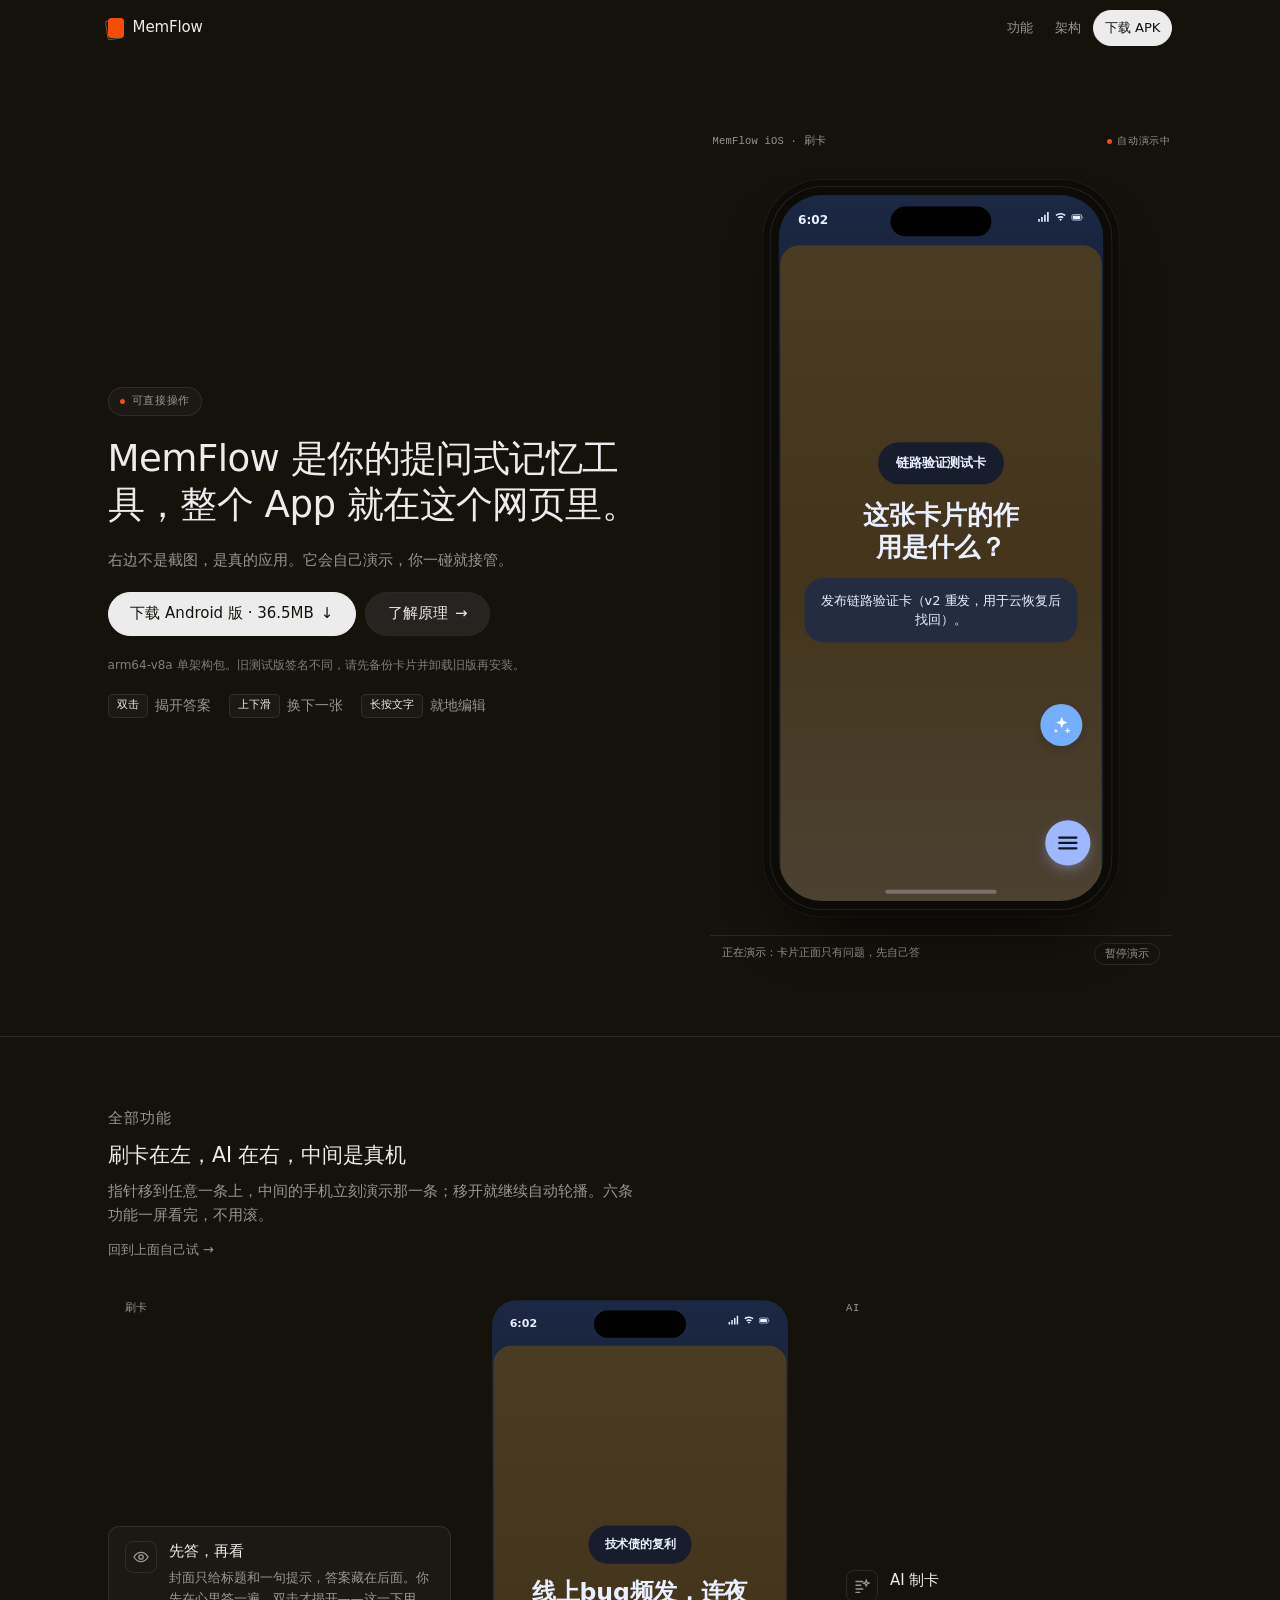
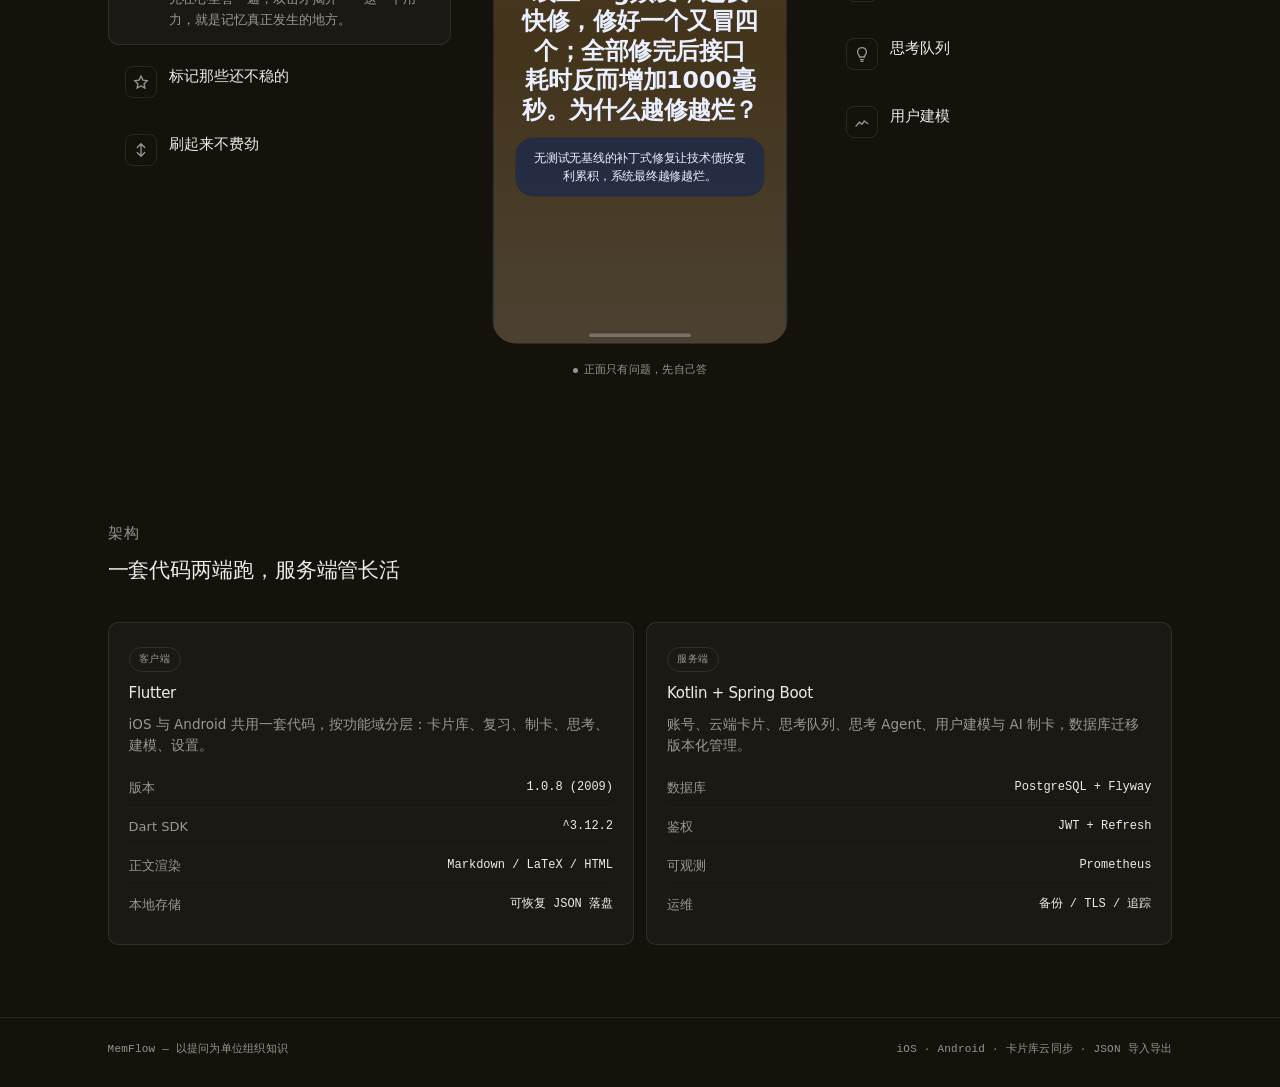
==== commit 0f3c3b3e: "Fix phone overlapping demo status bar .demo-body uses box-sizing:border-box, so setting its height t" ====
--- a/index.html
+++ b/index.html
@@ -4337,8 +4337,13 @@
     /* 关键：transform 不改变布局高度，需显式收紧，否则底部留大片空白。
        必须先清掉上次设的 height 再量自然高度 —— 否则 scrollHeight 会
        读到被自己压过的值，反复 resize 会越缩越小。 */
-    /* .phone 被缩放后布局仍占原始高度，需把容器高度收紧到实际视觉高度 */
-    body.style.height=Math.round((phone?phone.offsetHeight:NAT_H)*k)+"px";
+    /* .phone 被缩放后布局仍占原始高度，需把容器高度收紧到实际视觉高度。
+       注意 box-sizing:border-box —— 直接写视觉高会把 padding 算进去，
+       内容区反而少了 padding 那么多，手机底部溢出压到 .demo-foot 上。
+       所以要把上下 padding 加回去。 */
+    var bcs=getComputedStyle(body);
+    var padY=(parseFloat(bcs.paddingTop)||0)+(parseFloat(bcs.paddingBottom)||0);
+    body.style.height=Math.round((phone?phone.offsetHeight:NAT_H)*k+padY)+"px";
   }
   fit();
   var t=null;
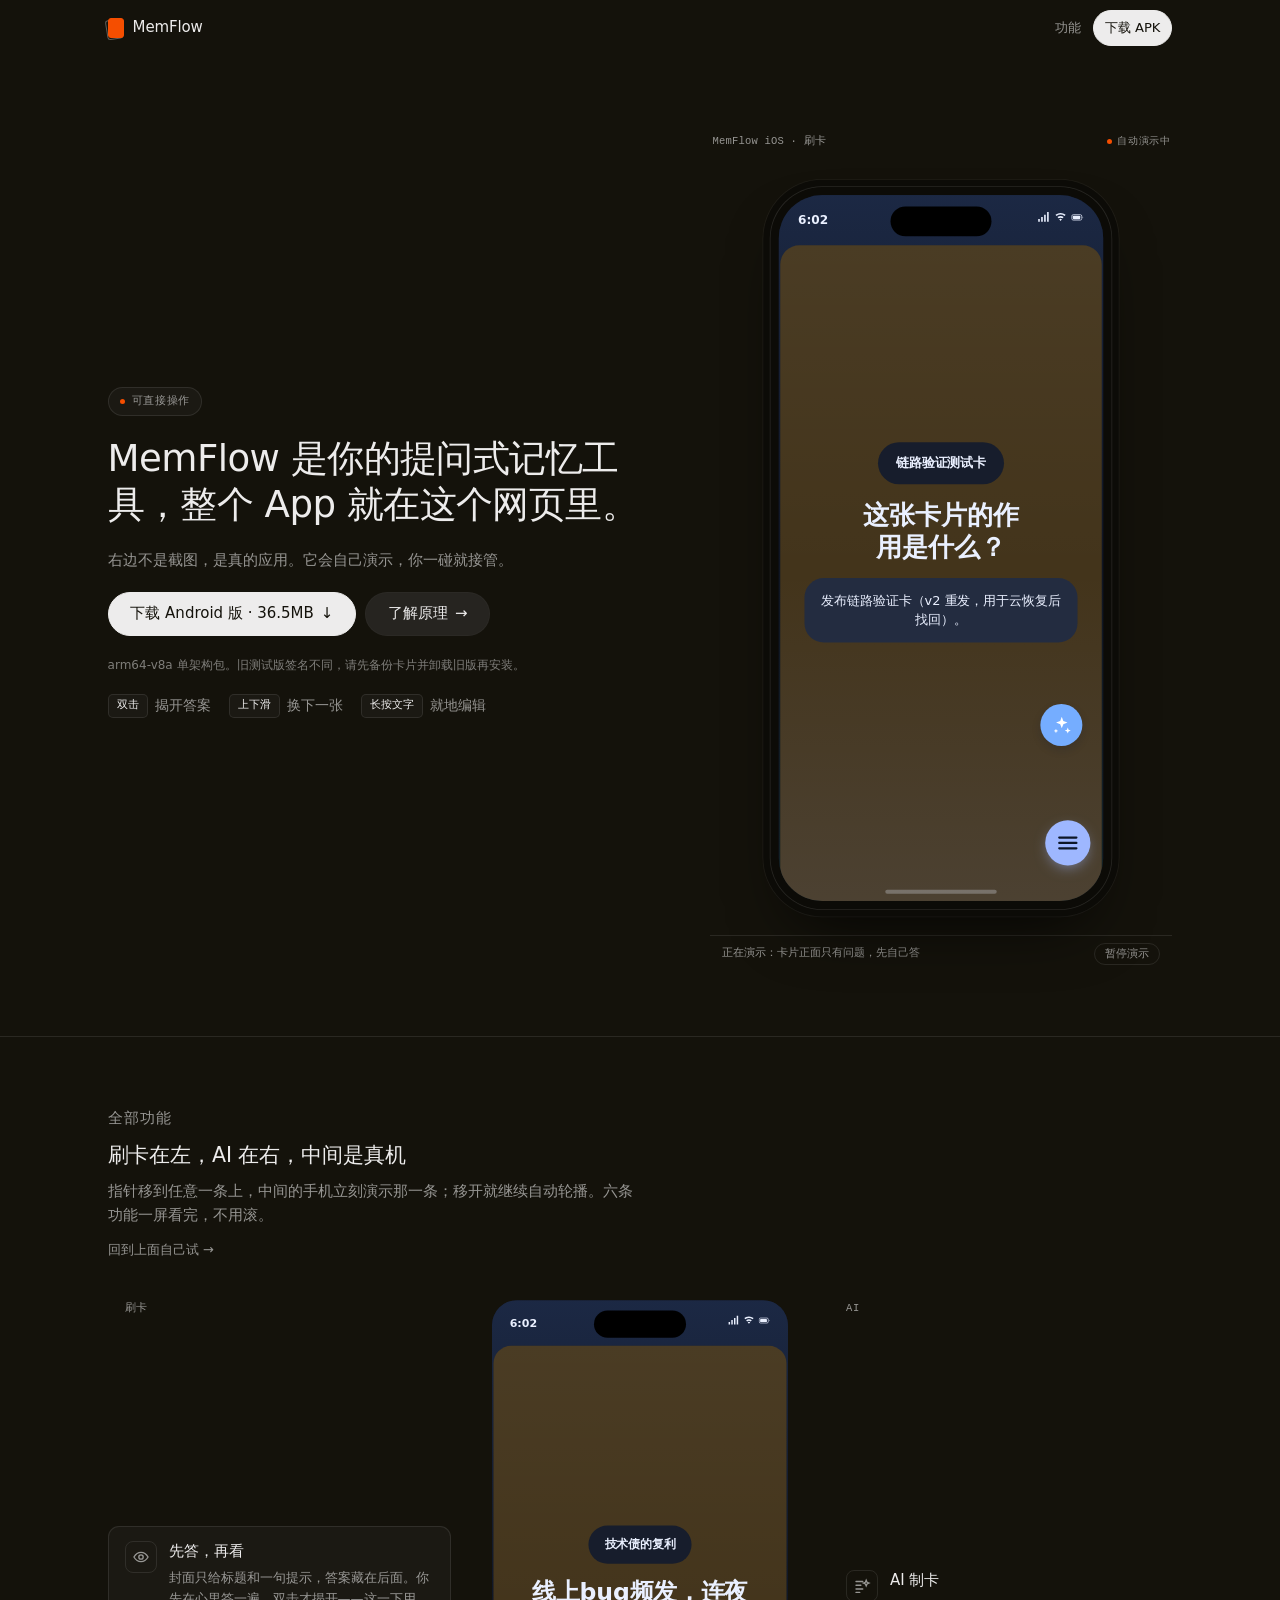
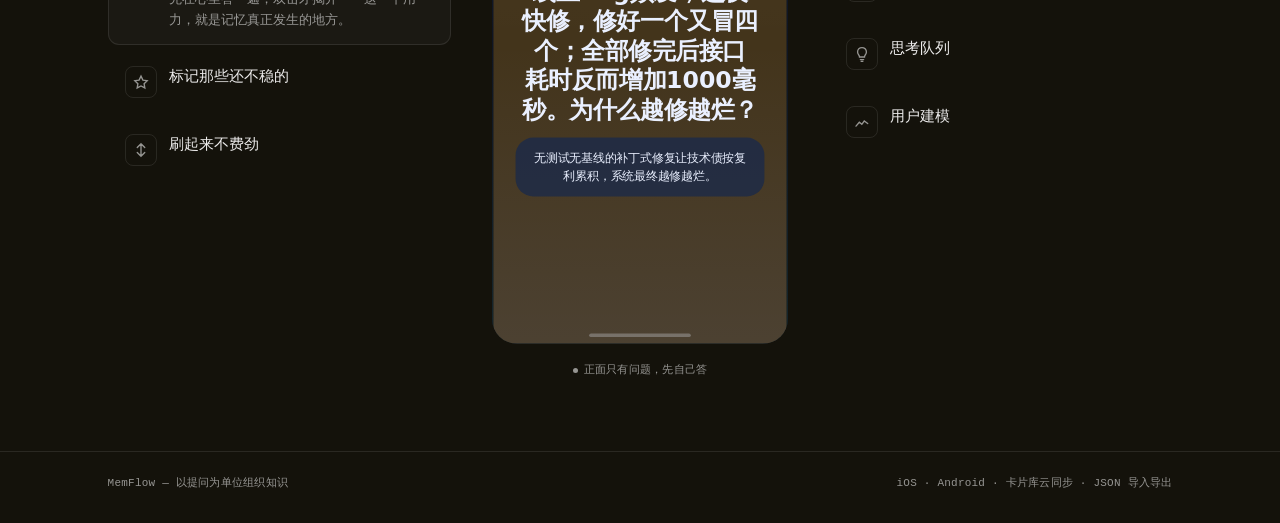
==== commit f018f00b: "Remove architecture section Drop the whole #stack section (Flutter / Kotlin+Spring Boot tech cards)," ====
--- a/index.html
+++ b/index.html
@@ -1124,21 +1124,8 @@
 .fl-t{font-family:var(--mono);font-size:10.5px;letter-spacing:.04em;color:var(--site-muted);}
 .fl-t b{display:block;color:var(--site-ink);font-weight:400;margin-bottom:3px;}
 .fl-kill .fl-t b{color:var(--site-accent);}
-.stack3{display:grid;grid-template-columns:repeat(3,1fr);gap:12px;}
-/* 架构只剩客户端 / 服务端两张卡：仍用 3 列会留一条空轨道，
-   两张卡被挤在左侧 2/3。改成两等列铺满。 */
-.stack3.stack2{grid-template-columns:repeat(2,1fr);}
-.st{background:var(--site-card);border:1px solid var(--site-line);border-radius:10px;padding:20px;}
-.st h3{font-size:15px;font-weight:400;margin:9px 0 7px;}
-.st>p{font-size:13.5px;line-height:1.6;color:var(--site-muted);}
 .tag{display:inline-block;font-family:var(--mono);font-size:10px;letter-spacing:.07em;text-transform:uppercase;
   padding:3px 9px;border-radius:999px;border:1px solid var(--site-line);color:var(--site-muted);background:transparent;}
-.tag-w{border-color:color-mix(in oklab,#F54E00 40%,transparent);color:var(--site-accent);}
-.kv{margin-top:12px;}
-.kv div{display:flex;justify-content:space-between;gap:14px;padding:8px 0;border-bottom:1px solid var(--site-line-soft);font-size:13px;}
-.kv div:last-child{border-bottom:0;}
-.kv span:first-child{color:var(--site-muted);}
-.kv span:last-child{font-family:var(--mono);font-size:12px;text-align:right;}
 .foot{border-top:1px solid var(--site-line);padding:22px 0 30px;}
 .foot-in{max-width:1180px;margin:0 auto;padding:0 var(--gut);display:flex;flex-wrap:wrap;gap:10px 22px;
   align-items:center;justify-content:space-between;font-family:var(--mono);font-size:11px;
@@ -1207,7 +1194,7 @@
 .hero .phone{transform:scale(var(--hero-k,1));transform-origin:top center;}
 .demo-body{display:flex;justify-content:center;}
 @media (max-width:1120px){.stage{align-items:center;}.demo-frame{max-width:100%;}}
-@media (max-width:960px){.trio,.stack3{grid-template-columns:1fr;}.fl{grid-template-columns:48px 1fr;}.fl-t{grid-column:2;}}
+@media (max-width:960px){.trio{grid-template-columns:1fr;}.fl{grid-template-columns:48px 1fr;}.fl-t{grid-column:2;}}
 @media (prefers-reduced-motion:reduce){html{scroll-behavior:auto;}*{animation-duration:.01ms !important;transition-duration:.01ms !important;}}
 </style>
 </head>
@@ -1218,7 +1205,6 @@
     <a class="brand" href="#top"><span class="brand-mk" aria-hidden="true"><i></i><i></i></span>MemFlow</a>
     <nav class="nav-r" aria-label="主导航">
       <a class="nav-hide" href="#how">功能</a>
-      <a class="nav-hide" href="#stack">架构</a>
       <a class="cta" href="./MemFlow-v1.0.2-arm64.apk" download>下载 APK</a>
     </nav>
   </div>
@@ -1672,34 +1658,6 @@
 </section>
 
 
-
-<section class="band" id="stack">
-  <div class="wrap">
-    <div class="sec-head"><p class="eyebrow">架构</p><h2>一套代码两端跑，服务端管长活</h2></div>
-    <div class="stack3 stack2">
-      <div class="st">
-        <span class="tag">客户端</span><h3>Flutter</h3>
-        <p>iOS 与 Android 共用一套代码，按功能域分层：卡片库、复习、制卡、思考、建模、设置。</p>
-        <div class="kv">
-          <div><span>版本</span><span>1.0.8 (2009)</span></div>
-          <div><span>Dart SDK</span><span>^3.12.2</span></div>
-          <div><span>正文渲染</span><span>Markdown / LaTeX / HTML</span></div>
-          <div><span>本地存储</span><span>可恢复 JSON 落盘</span></div>
-        </div>
-      </div>
-      <div class="st">
-        <span class="tag">服务端</span><h3>Kotlin + Spring Boot</h3>
-        <p>账号、云端卡片、思考队列、思考 Agent、用户建模与 AI 制卡，数据库迁移版本化管理。</p>
-        <div class="kv">
-          <div><span>数据库</span><span>PostgreSQL + Flyway</span></div>
-          <div><span>鉴权</span><span>JWT + Refresh</span></div>
-          <div><span>可观测</span><span>Prometheus</span></div>
-          <div><span>运维</span><span>备份 / TLS / 追踪</span></div>
-        </div>
-      </div>
-    </div>
-  </div>
-</section>
 
 <footer class="foot">
   <div class="foot-in">
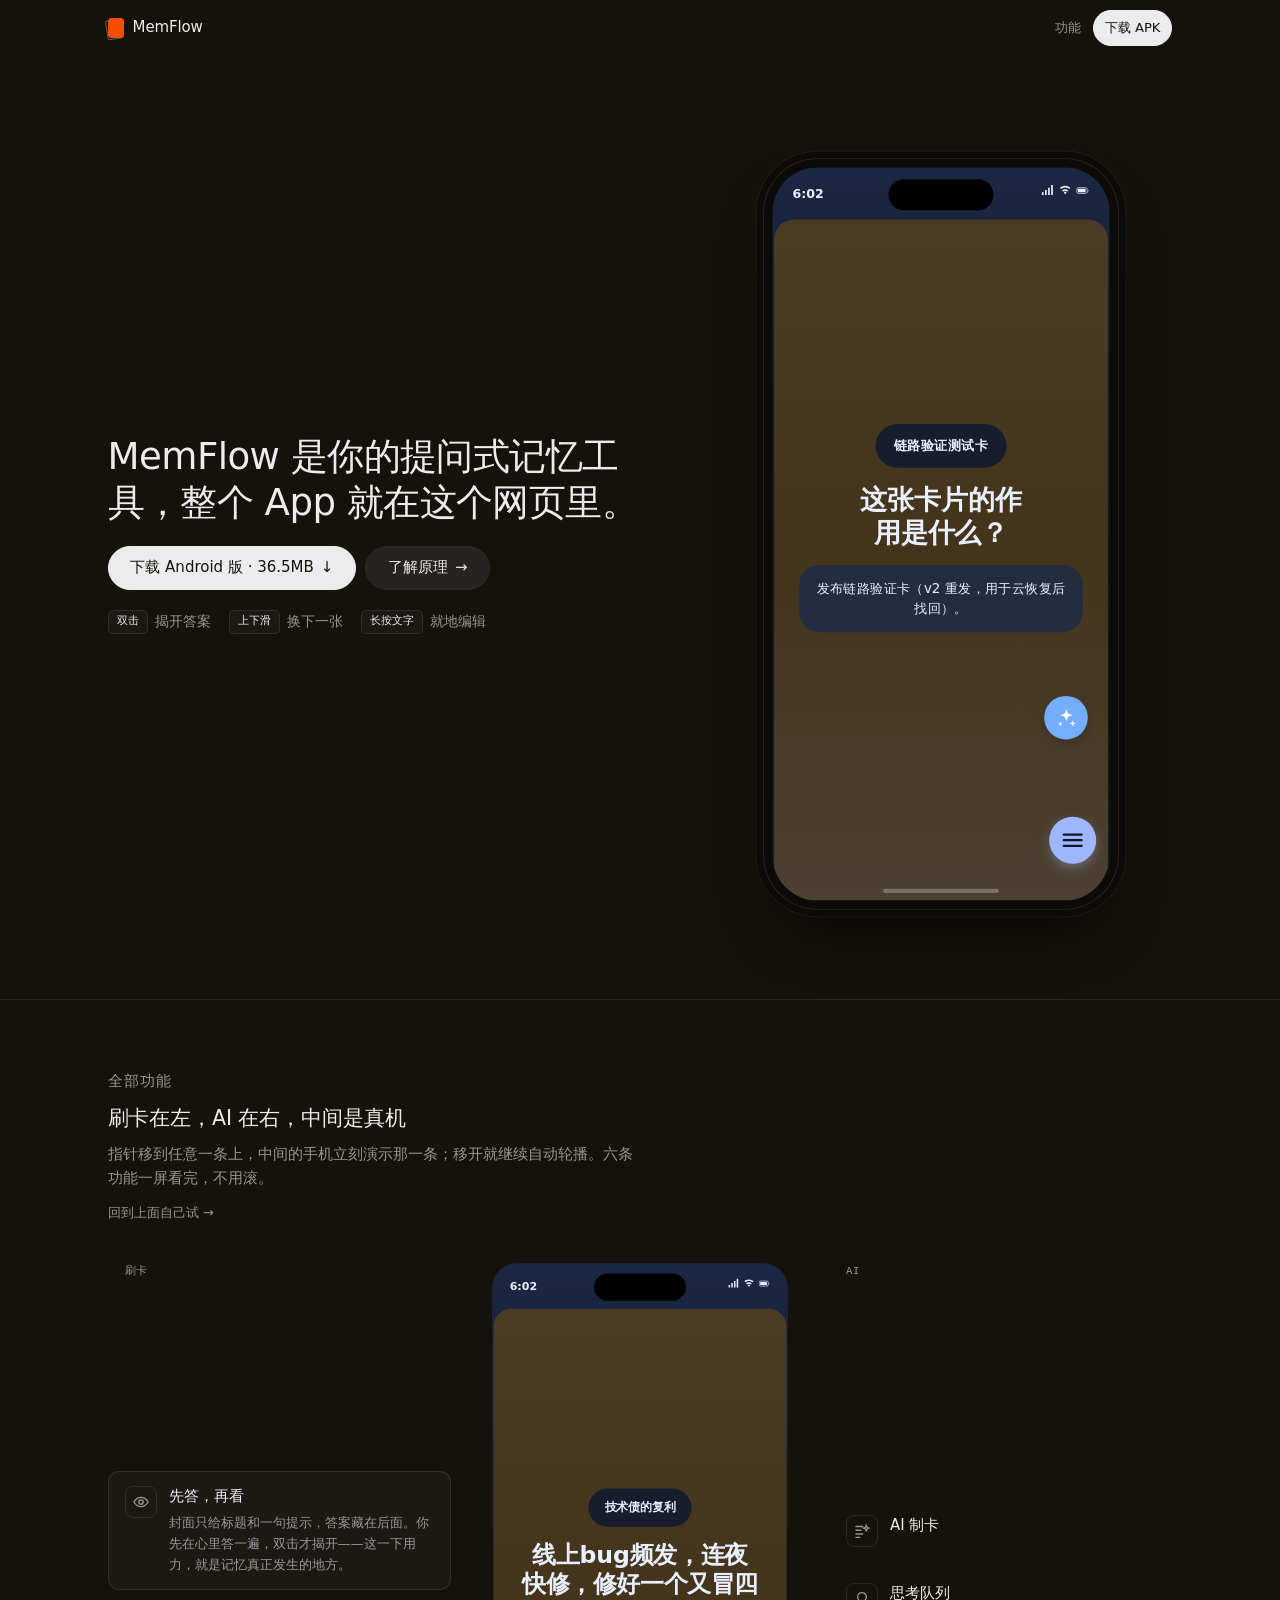
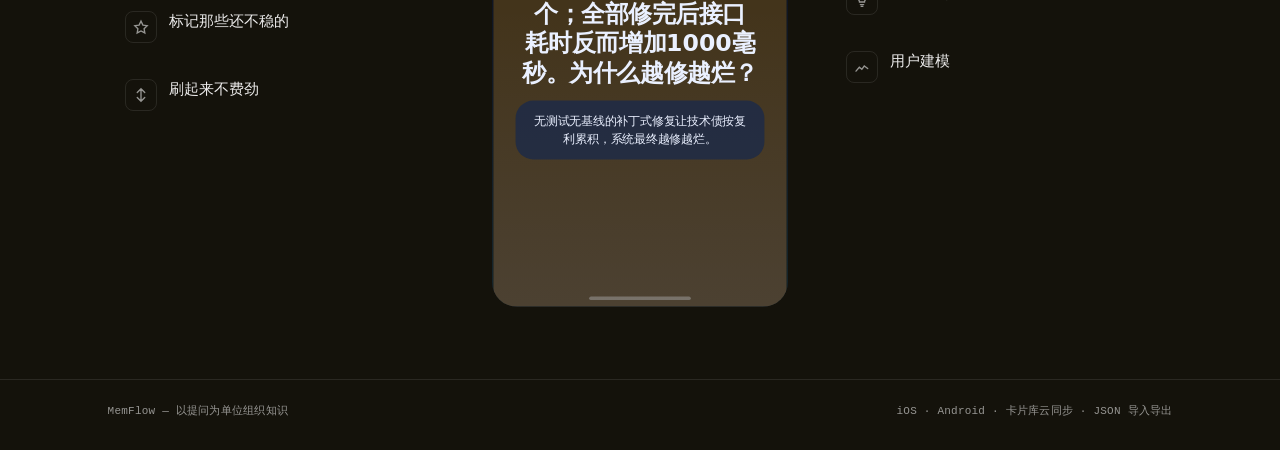
==== commit a8e7343e: "Remove all demo captions and status chrome Drop live badge, hero subtitle, APK install note, the dem" ====
--- a/index.html
+++ b/index.html
@@ -176,20 +176,12 @@
 .btn-p:hover{background:#fff;}
 .btn-s{background:#262420;color:var(--site-ink);border:1px solid var(--site-line-soft);}
 .btn-s:hover{background:var(--site-card-hover);border-color:var(--site-line);}
-.live-badge{display:inline-flex;align-items:center;gap:7px;align-self:flex-start;
-  font-family:var(--mono);font-size:11px;letter-spacing:.06em;text-transform:uppercase;
-  color:var(--site-muted);background:var(--site-card);border:1px solid var(--site-line);
-  padding:4px 11px;border-radius:999px;}
-.live-dot{width:5px;height:5px;border-radius:50%;background:var(--site-accent);animation:pulse 2s ease-in-out infinite;}
 @keyframes pulse{0%,100%{opacity:1;}50%{opacity:.3;}}
 /* 精简到三条最核心的手势后改横排单行：
    竖排三行占 88px，横排只要 24px，hero 不再被提示清单压住。
    原先六行竖排时曾用两列 grid 解决 kbd 宽度不一导致的文字参差；
    现在每项 kbd 紧跟自己的说明，不存在跨行对齐问题，用 flex 即可。
    flex-wrap 保留：窄屏放不下时自动折行，不会溢出。 */
-/* 安装提示：签名不同导致的覆盖安装失败是真实会踩的坑，
-   放在下载按钮下方、提示列表上方。 */
-.apk-note{margin:0;font-size:12px;line-height:1.5;color:var(--site-muted);opacity:.82;}
 .try-list{list-style:none;margin:0;padding:0;
   display:flex;flex-wrap:wrap;gap:9px 18px;align-items:center;}
 .try-list li{display:inline-flex;align-items:center;gap:7px;}
@@ -210,23 +202,8 @@
    外面再套底色+圆角会显出多余边界（mini-demo 已同样处理）。 */
 .demo-frame{background:none;border:0;border-radius:0;overflow:visible;}
 /* 状态行：保留「在演示什么 / 是否在播」的信息，但不再做成窗口标题栏 */
-.demo-bar{height:auto;display:flex;align-items:center;gap:8px;padding:0 2px 10px;}
 /* 三个红绿灯圆点属于「窗口」装饰，去掉外框后就不该留 */
-.demo-dots{display:none !important;}
-.demo-dots i{width:7px;height:7px;border-radius:50%;background:var(--site-line-bright);}
-.demo-tag{font-family:var(--mono);font-size:10.5px;color:var(--site-muted);letter-spacing:.02em;}
-.demo-live{margin-left:auto;display:inline-flex;align-items:center;gap:5px;
-  font-family:var(--mono);font-size:10px;color:var(--site-muted);text-transform:uppercase;letter-spacing:.06em;}
-.demo-live i{width:5px;height:5px;border-radius:50%;background:var(--site-green);}
-.demo-live.playing i{background:var(--site-accent);animation:pulse 1.4s ease-in-out infinite;}
 .demo-body{display:flex;justify-content:center;padding:26px 20px;}
-.demo-foot{border-top:1px solid var(--site-line);padding:7px 12px;display:flex;
-  align-items:center;justify-content:space-between;gap:12px;
-  font-family:var(--mono);font-size:10.5px;color:var(--site-muted);}
-.demo-foot button{font-family:var(--mono);font-size:10.5px;color:var(--site-muted);
-  background:transparent;border:1px solid var(--site-line);border-radius:999px;
-  padding:3px 10px;cursor:pointer;transition:color var(--site-dur),border-color var(--site-dur);}
-.demo-foot button:hover{color:var(--site-ink);border-color:var(--site-line-bright);}
 
 .phone{
   /* iPhone 17 Pro 逻辑分辨率 402×874（实测 1206×2622 @3x）。
@@ -1036,7 +1013,6 @@
   /* 这台手机纯展示、不接受操作。让它不拦指针：
      万一将来布局变动与要点重叠，指针仍能落到要点上。 */
   pointer-events:none;}
-.sp-mid .fdemo-cap{justify-content:center;}
 
 /* 要点：默认低对比，命中（悬停或当前演示）才提亮 */
 .pt{display:grid;grid-template-columns:32px 1fr;gap:12px;align-items:start;
@@ -1177,14 +1153,6 @@
 .fdemo.is-fast .tapdot i.go{animation-duration:.42s!important;}
 .fdemo.is-fast .tapdot b.mv{transition-duration:.42s!important;}
 
-.fdemo-cap{display:flex;align-items:center;gap:6px;margin-top:8px;
-  font-family:var(--mono);font-size:11px;letter-spacing:.02em;color:var(--site-muted);
-  min-height:16px;
-  /* 跟手机同宽并对齐：否则字幕会甩到手机外面很远（实测 693 vs 340） */
-  max-width:296px;width:100%;}
-.combo .fdemo-cap{justify-content:center;align-self:center;}
-.fdemo-cap i{width:5px;height:5px;border-radius:50%;background:var(--site-green);flex:none;}
-.fdemo-cap.idle i{background:var(--site-muted);}
 .feat-demo{margin-top:14px;}
 @media (max-width:960px){.fdemo{height:560px;width:100%;max-width:300px;}}
 /* 主舞台等比缩放：真机 402x874 在 phone 外框后是 422x894，
@@ -1213,9 +1181,7 @@
 <section class="hero" id="top">
   <div class="wrap hero-in">
     <div class="hero-copy">
-      <span class="live-badge"><i class="live-dot"></i>可直接操作</span>
       <h1>MemFlow 是你的提问式记忆工具，整个 App 就在这个网页里。</h1>
-      <p class="sub">右边不是截图，是真的应用。它会自己演示，你一碰就接管。</p>
       <div class="hero-cta">
         <!-- 真实下载：download 属性让浏览器直接下载而非导航。
              APK 与本页同目录（仓库根），故用相对路径。
@@ -1224,7 +1190,6 @@
           下载 Android 版 · 36.5MB<span aria-hidden="true">↓</span></a>
         <a class="btn-s" href="#how">了解原理<span aria-hidden="true">→</span></a>
       </div>
-      <p class="apk-note">arm64-v8a 单架构包。旧测试版签名不同，请先备份卡片并卸载旧版再安装。</p>
       <ul class="try-list">
         <li><kbd>双击</kbd><span>揭开答案</span></li>
         <li><kbd>上下滑</kbd><span>换下一张</span></li>
@@ -1234,11 +1199,6 @@
 
     <div class="stage">
       <div class="demo-frame">
-        <div class="demo-bar">
-          <span class="demo-dots" aria-hidden="true"><i></i><i></i><i></i></span>
-          <span class="demo-tag" id="demoTag">MemFlow iOS · 刷卡</span>
-          <span class="demo-live playing" id="demoLive"><i></i><span id="demoLiveText">自动演示中</span></span>
-        </div>
         <div class="demo-body">
       <div class="phone">
         <div class="phone-screen" data-appearance="dark">
@@ -1601,10 +1561,6 @@
         </div>
       </div>
         </div>
-        <div class="demo-foot">
-          <span id="demoStep">正在演示：双击卡片揭示答案</span>
-          <button type="button" id="demoToggle">暂停演示</button>
-        </div>
       </div>
     </div>
   </div>
@@ -1636,7 +1592,6 @@
       </div>
       <div class="sp-mid">
         <div class="fdemo" data-fdemo="combo_all"><div class="fdemo-stage"><div class="fdemo-scaler phone-screen" data-appearance="dark"></div></div></div>
-        <div class="fdemo-cap idle"><i></i><span>自动演示</span></div>
       </div>
       <div class="sp-col">
         <span class="sp-cap">AI</span>
@@ -3222,7 +3177,9 @@
   var liveText=document.getElementById("demoLiveText");
   var toggleBtn=document.getElementById("demoToggle");
   var phone=document.querySelector(".phone-screen");
-  if(!phone||!toggleBtn)return;
+  /* 状态条/字幕/按钮已从页面移除，这里全部按"可选"处理：
+     只要 phone 存在演示就照常跑，缺失的节点一律跳过。 */
+  if(!phone)return;
 
   var TAB_LABEL={review:"刷卡",library:"卡片库",thinking:"思考",settings:"设置"};
   var timer=null,idx=0,taken=false,paused=false;
@@ -3297,17 +3254,17 @@
   }
 
   function setStatus(playing){
-    liveNode.classList.toggle("playing",playing);
-    liveText.textContent=playing?"自动演示中":(taken?"你已接管":"演示已暂停");
-    toggleBtn.textContent=playing?"暂停演示":(taken?"重新演示":"继续演示");
+    if(liveNode)liveNode.classList.toggle("playing",playing);
+    if(liveText)liveText.textContent=playing?"自动演示中":(taken?"你已接管":"演示已暂停");
+    if(toggleBtn)toggleBtn.textContent=playing?"暂停演示":(taken?"重新演示":"继续演示");
   }
 
   function play(){
     if(taken||paused)return;
     var s=STEPS[idx%STEPS.length];
     idx++;
-    tagNode.textContent="MemFlow iOS · "+TAB_LABEL[s.tab];
-    stepNode.textContent="正在演示："+s.say;
+    if(tagNode)tagNode.textContent="MemFlow iOS · "+TAB_LABEL[s.tab];
+    if(stepNode)stepNode.textContent="正在演示："+s.say;
     try{s.run();}catch(e){}
     timer=setTimeout(play,s.wait);
   }
@@ -3318,14 +3275,14 @@
   function takeOver(){
     if(taken)return;
     taken=true;stop();
-    stepNode.textContent="你已接管，可以自由操作";
+    if(stepNode)stepNode.textContent="你已接管，可以自由操作";
     setStatus(false);
   }
   ["pointerdown","wheel","keydown","touchstart"].forEach(function(ev){
     phone.addEventListener(ev,takeOver,{passive:true});
   });
 
-  toggleBtn.addEventListener("click",function(){
+  if(toggleBtn)toggleBtn.addEventListener("click",function(){
     if(taken){
       /* 重新演示：复位到干净状态再从头播 */
       taken=false;paused=false;idx=0;
@@ -3341,14 +3298,14 @@
       return;
     }
     paused=!paused;
-    if(paused){stop();stepNode.textContent="演示已暂停，你可以自己操作";}
+    if(paused){stop();if(stepNode)stepNode.textContent="演示已暂停，你可以自己操作";}
     else play();
     setStatus(!paused);
   });
 
   /* 后台标签或 reduced-motion 下不空跑 */
   if(document.hidden||reduceMotion){
-    paused=true;stepNode.textContent="演示已暂停，你可以自己操作";setStatus(false);
+    paused=true;if(stepNode)stepNode.textContent="演示已暂停，你可以自己操作";setStatus(false);
   }else{
     setStatus(true);
     setTimeout(play,1400);
